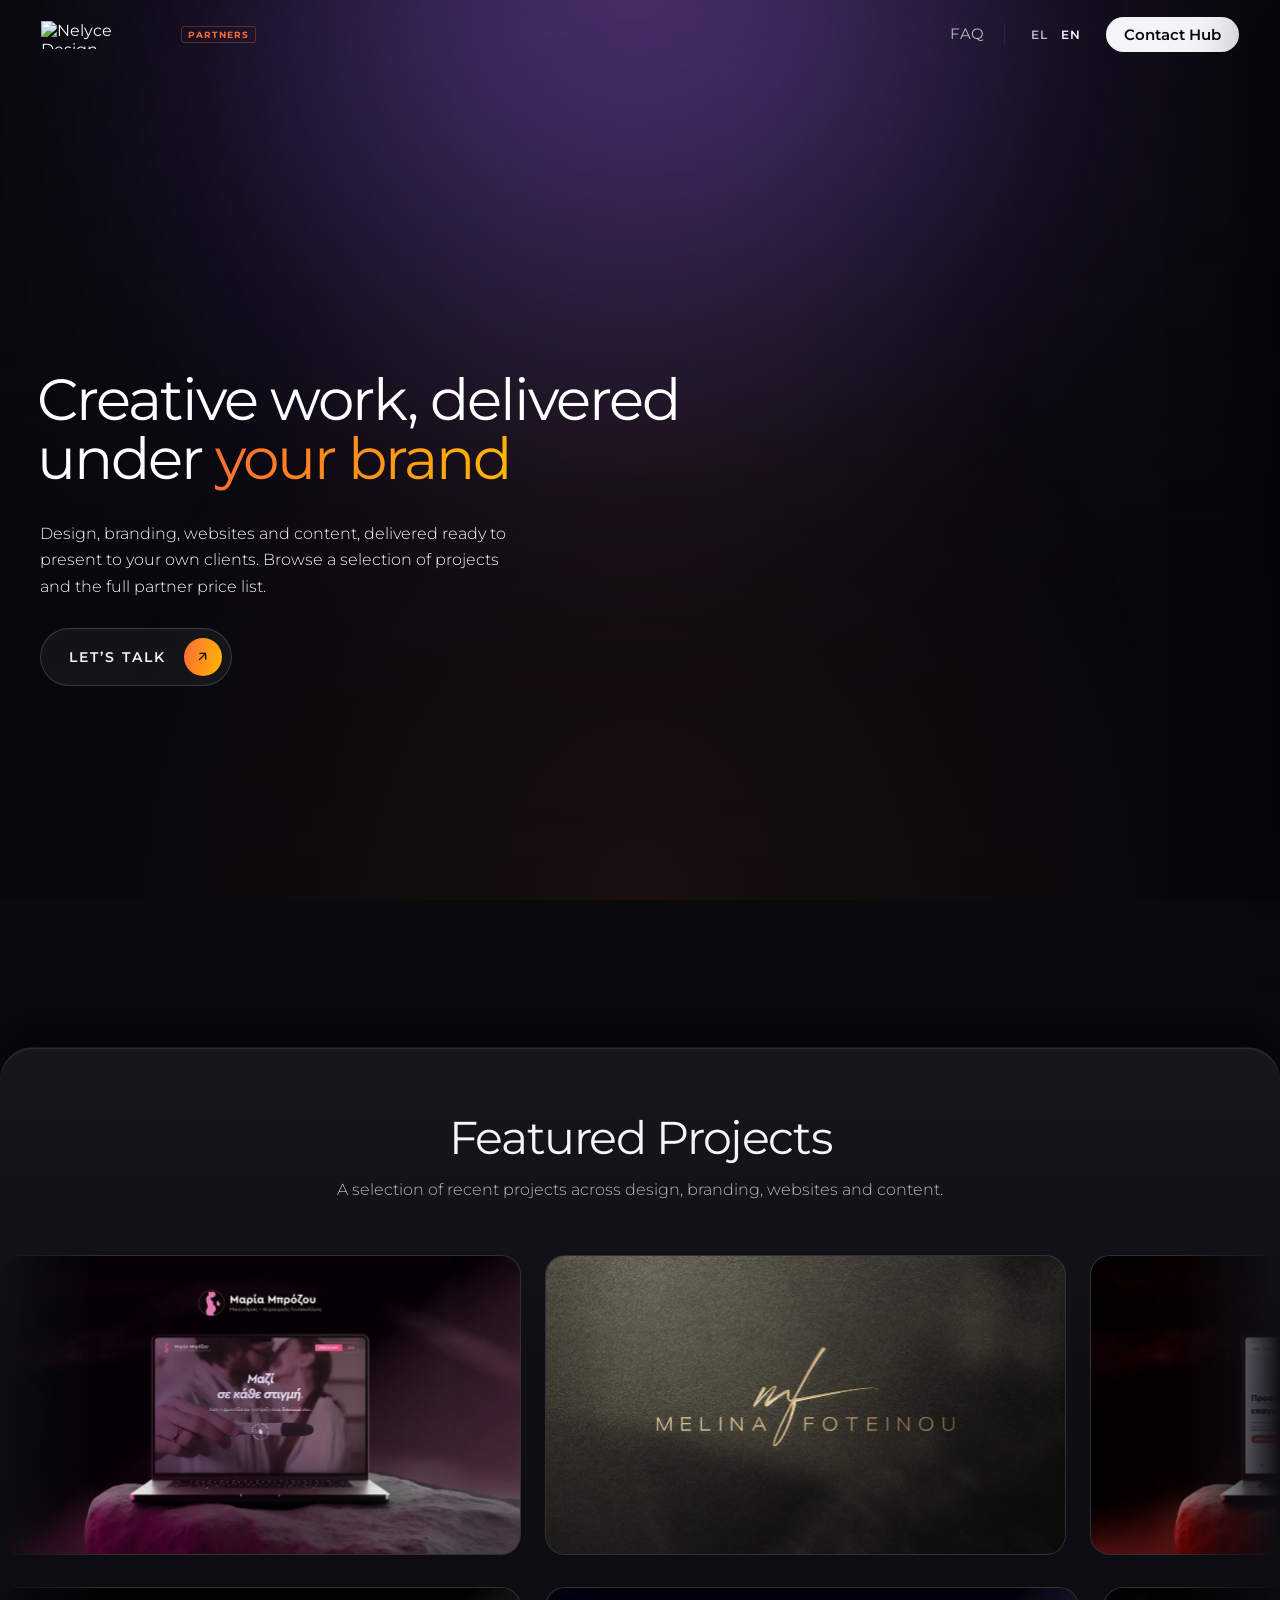
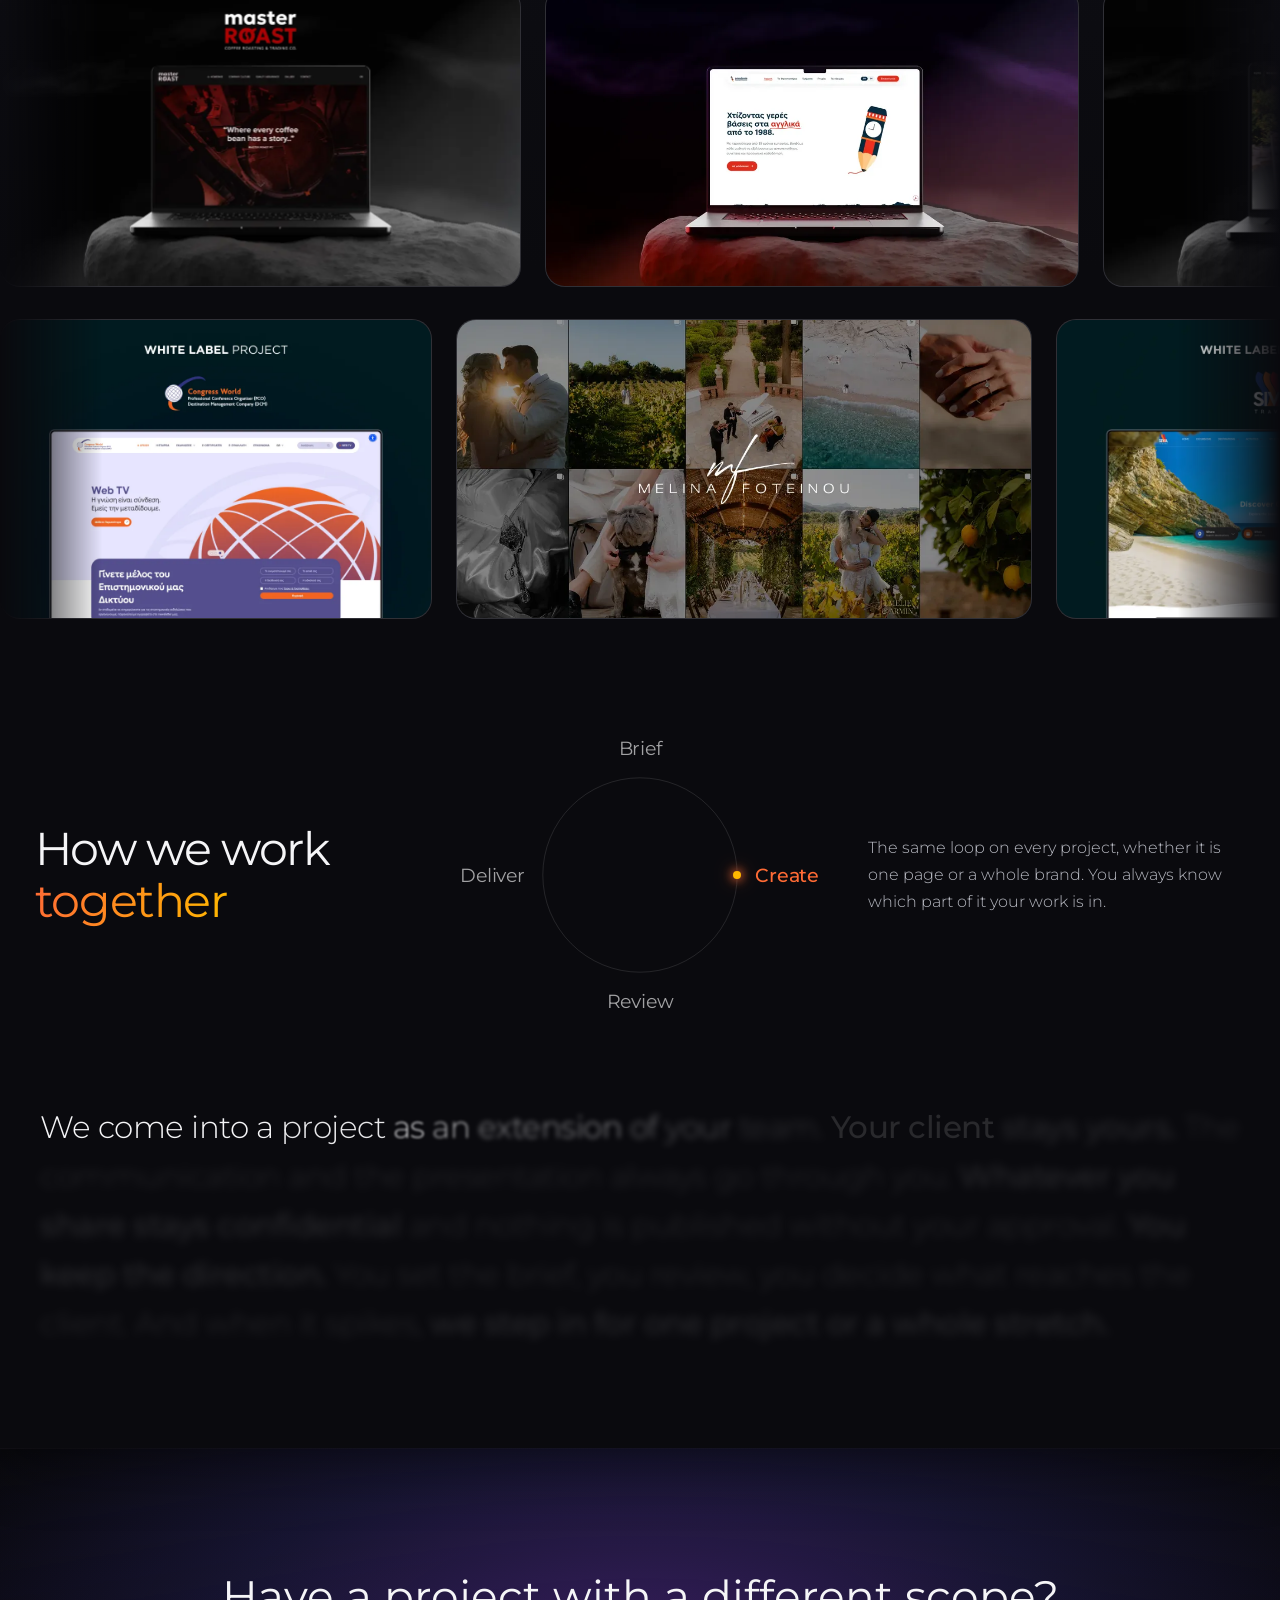
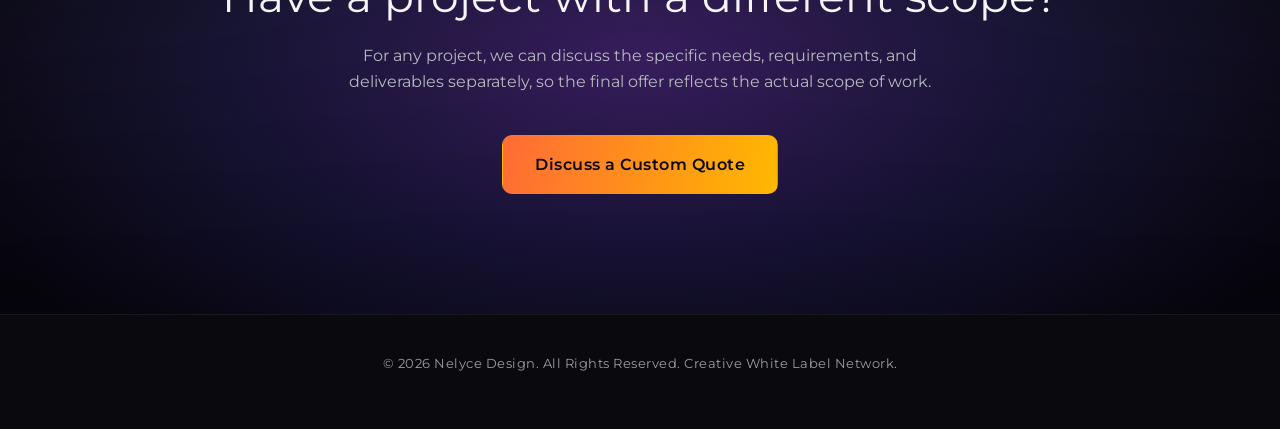
==== index.html @ db38e3c6 "The partnership model rides on the same card The dark panel now carries both sections, so what comes" ====
<!DOCTYPE html>
<html lang="en" data-lang="en">
<head>
    <meta charset="UTF-8">
    <meta name="viewport" content="width=device-width, initial-scale=1.0">
    <meta name="robots" content="noindex, nofollow">
    <meta name="description" content="Nelyce Design Partners: white-label design, branding, web and content work delivered ready to present under your own brand. Featured projects and the full partner price list.">
    <title>Nelyce Design Partners | White Label Creative Network</title>
    <link rel="icon" type="image/png" href="/favicon-96x96.png" sizes="96x96">
    <link rel="icon" type="image/svg+xml" href="/favicon.svg">
    <link rel="shortcut icon" href="/favicon.ico">
    <link rel="apple-touch-icon" sizes="180x180" href="/apple-touch-icon.png">
    <link rel="manifest" href="/site.webmanifest">
    <link rel="preconnect" href="https://fonts.googleapis.com">
    <link rel="preconnect" href="https://fonts.gstatic.com" crossorigin>
    <link rel="preload" as="style" href="https://fonts.googleapis.com/css2?family=Geologica:wght@300;400;500;600;700&family=Montserrat:ital,wght@0,300;0,400;0,500;0,600;0,700;1,400;1,600&display=swap">
    <link href="https://fonts.googleapis.com/css2?family=Geologica:wght@300;400;500;600;700&family=Montserrat:ital,wght@0,300;0,400;0,500;0,600;0,700;1,400;1,600&display=swap" rel="stylesheet" media="print" onload="this.media='all'; this.onload=null;">
    <noscript><link href="https://fonts.googleapis.com/css2?family=Geologica:wght@300;400;500;600;700&family=Montserrat:ital,wght@0,300;0,400;0,500;0,600;0,700;1,400;1,600&display=swap" rel="stylesheet"></noscript>
<link type="text/css" rel="stylesheet" href="css/style.min.css"/>
<link type="text/css" rel="stylesheet" href="css/home.css"/>
</head>
<body>

    <div class="gradient-bg">
        <div class="gradients-container">
            <div class="g1"></div>
            <div class="g2"></div>
            <div class="g3"></div>
            <div class="g4"></div>
            <div class="g5"></div>
        </div>
    </div>
    <div class="mesh-gradient-scrim"></div>

    <div class="night-sky"></div>

    <header class="main-header">
        <div class="nav-container">
            <div class="logo">
                <img src="https://www.nelycedesign.com/assets/img/logo.svg" alt="Nelyce Design" width="273" height="58" class="logo-img">
                <span class="logo-badge">PARTNERS</span>
            </div>
            <div class="nav-right">
                <a href="faq.html" class="nav-cta nav-cta-header" data-en="FAQ">Συχνές Ερωτήσεις</a>
                <div class="nav-meta">
                    <div class="lang-switcher">
                        <button class="lang-btn" data-lang="el">EL</button>
                        <button class="lang-btn active" data-lang="en">EN</button>
                    </div>
                </div>
                <a href="https://www.nelycedesign.com/en/contact" target="_blank" class="nav-cta nav-cta-header nav-cta-primary">Contact Hub</a>
                <button class="mobile-menu-btn" id="mobile-menu-btn" aria-label="Toggle menu">
                    <span></span>
                    <span></span>
                    <span></span>
                </button>
            </div>
        </div>
    </header>

    <div class="mobile-sidebar-overlay" id="mobile-sidebar-overlay"></div>
    <div class="mobile-sidebar" id="mobile-sidebar">
        <button class="mobile-sidebar-close" id="mobile-sidebar-close" aria-label="Close menu">&times;</button>
        <nav class="mobile-sidebar-nav">
            <a href="https://www.nelycedesign.com/en/contact" target="_blank" class="mobile-sidebar-link">Contact Hub</a>
            <a href="faq.html" class="mobile-sidebar-link" data-en="FAQ">Συχνές Ερωτήσεις</a>
        </nav>
    </div>

    <!-- The hero and the projects are wrapped together so the hero can be
         sticky inside the pair: it holds still at the top of the screen while
         the projects panel rises over it, and it is released again the moment
         the panel has passed. Nothing below this wrapper needs a background of
         its own, which is the whole reason the two are wrapped rather than the
         hero being pinned for the length of the page. -->
    <div class="hero-stack">

    <!-- Home hero: headline down the left, the supporting copy and the button
         in a narrow column on the right, over the page's own ambient gradient.
         The title is split into two spans so the last words can carry the
         accent gradient; each span holds its own data-en because the language
         switcher only swaps an element's own text nodes and re-appends its
         children at the end. -->
    <section class="hero-section hero-home">
        <div class="hero-home-inner home-bleed">
            <h1 class="hero-title animate-fade">
                <span data-en="Creative work, delivered under">Δημιουργική δουλειά, με τη δική σου</span>
                <span class="accent-text" data-en="your brand">υπογραφή</span>
            </h1>

            <div class="hero-aside">
                <p class="hero-subtitle animate-fade" data-en="Design, branding, websites and content, delivered ready to present to your own clients. Browse a selection of projects and the full partner price list.">
                    Design, branding, websites και content που παραδίδονται έτοιμα προς παρουσίαση στους πελάτες σου. Δες μια επιλογή από projects και τον πλήρη τιμοκατάλογο συνεργασίας.
                </p>
                <!-- One way on from the hero. The label is left in English in
                     both languages on purpose: it is the same two words either
                     way, and the switcher leaves alone what carries no data-en.

                     The fill is its own element rather than a background on the
                     link, because it grows from the disc at the right end and a
                     background cannot be given an origin. Both arrows are in the
                     markup: one leaves, the other arrives behind it, which is
                     cheaper and steadier than animating one and resetting it. -->
                <div class="hero-actions animate-fade">
                    <a href="mailto:info@nelycedesign.com?subject=White%20Label%20Partnership" class="lets-talk">
                        <span class="lt-fill" aria-hidden="true"></span>
                        <span class="lt-label">Let&rsquo;s Talk</span>
                        <span class="lt-disc" aria-hidden="true">
                            <svg class="lt-arrow" width="15" height="15" viewBox="0 0 24 24" fill="none" xmlns="http://www.w3.org/2000/svg"><path d="M7 17L17 7M17 7H8M17 7v9" stroke="currentColor" stroke-width="2.2" stroke-linecap="round" stroke-linejoin="round"/></svg>
                            <svg class="lt-arrow lt-arrow-next" width="15" height="15" viewBox="0 0 24 24" fill="none" xmlns="http://www.w3.org/2000/svg"><path d="M7 17L17 7M17 7H8M17 7v9" stroke="currentColor" stroke-width="2.2" stroke-linecap="round" stroke-linejoin="round"/></svg>
                        </span>
                    </a>
                </div>
            </div>
        </div>
    </section>

    <!-- Featured projects: three auto-scrolling rows, drifting left, right and
         left again. Each row's track holds the same set of cards twice
         (the second copy is cloned by js/home.js and hidden from assistive tech),
         so the loop can restart mid-animation without a visible seam. -->
    <!-- The dark card. It runs the full width of the screen, is rounded along
         its top edge only, and carries both the projects and the partnership
         model, so the pair reads as one surface sliding up over the hero
         rather than as two boxes stacked on it. -->
    <div class="featured-panel">

    <section class="featured-section" id="featured">
        <div class="container text-center">
            <h2 class="featured-title scroll-reveal" data-en="Featured Projects">Επιλεγμένα Projects</h2>
            <p class="featured-subtitle scroll-reveal" data-en="A selection of recent projects across design, branding, websites and content.">
                Μια επιλογή από πρόσφατα projects σε design, branding, websites και περιεχόμενο.
            </p>
        </div>

        <div class="marquee" data-direction="left">
            <div class="marquee-track">
                <div class="marquee-group">
                    <a class="fp-card" style="--fp-ar: 1472 / 848" href="https://www.nelycedesign.com/en/services/2/custom-website-ux-design/39/mariabrozougr-custom-website" target="_blank" rel="noopener">
                        <img src="images/cards/1.webp" alt="Maria Brozou, custom website" width="1040" height="599" decoding="async" class="fp-card-img">
                        <div class="fp-card-overlay">
                            <h3 class="fp-card-title">Maria Brozou<svg class="fp-card-arrow" width="16" height="16" viewBox="0 0 24 24" fill="none" xmlns="http://www.w3.org/2000/svg"><path d="M7 17L17 7M17 7H8M17 7v9" stroke="currentColor" stroke-width="2" stroke-linecap="round" stroke-linejoin="round"/></svg></h3>
                            <ul class="fp-card-tags">
                                <li>UI/UX Design</li>
                                <li>Custom Website</li>
                                <li>Figma Prototype</li>
                            </ul>
                        </div>
                    </a>
                    <a class="fp-card" style="--fp-ar: 1472 / 848" href="https://www.nelycedesign.com/en/services/11/brand-identity-visual-direction/43/melina-foteinou-brand-identity" target="_blank" rel="noopener">
                        <img src="images/cards/2.webp" alt="Melina Foteinou, brand identity" width="1040" height="599" decoding="async" class="fp-card-img">
                        <div class="fp-card-overlay">
                            <h3 class="fp-card-title">Melina Foteinou<svg class="fp-card-arrow" width="16" height="16" viewBox="0 0 24 24" fill="none" xmlns="http://www.w3.org/2000/svg"><path d="M7 17L17 7M17 7H8M17 7v9" stroke="currentColor" stroke-width="2" stroke-linecap="round" stroke-linejoin="round"/></svg></h3>
                            <ul class="fp-card-tags">
                                <li>Brand Identity</li>
                                <li>Logo Design</li>
                                <li>Visual Direction</li>
                            </ul>
                        </div>
                    </a>
                    <a class="fp-card" style="--fp-ar: 1472 / 848" href="https://www.nelycedesign.com/en/services/2/custom-website-ux-design/35/moving-minds-custom-website" target="_blank" rel="noopener">
                        <img src="images/cards/3.webp" alt="Moving Minds, custom website" width="1040" height="599" decoding="async" class="fp-card-img">
                        <div class="fp-card-overlay">
                            <h3 class="fp-card-title">Moving Minds<svg class="fp-card-arrow" width="16" height="16" viewBox="0 0 24 24" fill="none" xmlns="http://www.w3.org/2000/svg"><path d="M7 17L17 7M17 7H8M17 7v9" stroke="currentColor" stroke-width="2" stroke-linecap="round" stroke-linejoin="round"/></svg></h3>
                            <ul class="fp-card-tags">
                                <li>Custom Web Design</li>
                                <li>Web Development</li>
                                <li>UI/UX Design</li>
                            </ul>
                        </div>
                    </a>
                    <a class="fp-card" style="--fp-ar: 1472 / 848" href="https://www.mcluxuryhospitality.com/" target="_blank" rel="noopener">
                        <img src="images/cards/mc-luxury-hospitality.webp" alt="M&amp;C Luxury Hospitality, custom landing page" width="1040" height="599" decoding="async" class="fp-card-img">
                        <div class="fp-card-overlay">
                            <h3 class="fp-card-title">M&amp;C Luxury Hospitality<svg class="fp-card-arrow" width="16" height="16" viewBox="0 0 24 24" fill="none" xmlns="http://www.w3.org/2000/svg"><path d="M7 17L17 7M17 7H8M17 7v9" stroke="currentColor" stroke-width="2" stroke-linecap="round" stroke-linejoin="round"/></svg></h3>
                            <ul class="fp-card-tags">
                                <li>Custom Landing Page</li>
                                <li>UI/UX Design</li>
                                <li>Web Development</li>
                            </ul>
                        </div>
                    </a>
                    <a class="fp-card" style="--fp-ar: 1472 / 848" href="https://www.nelycedesign.com/en/services/2/custom-website-ux-design/44/iris-scope-web-design-development" target="_blank" rel="noopener">
                        <img src="images/cards/4.webp" alt="Iris Scope, AI-assisted web design and development" width="1040" height="599" decoding="async" class="fp-card-img">
                        <div class="fp-card-overlay">
                            <h3 class="fp-card-title">Iris Scope<svg class="fp-card-arrow" width="16" height="16" viewBox="0 0 24 24" fill="none" xmlns="http://www.w3.org/2000/svg"><path d="M7 17L17 7M17 7H8M17 7v9" stroke="currentColor" stroke-width="2" stroke-linecap="round" stroke-linejoin="round"/></svg></h3>
                            <ul class="fp-card-tags">
                                <li>AI-Assisted Web</li>
                                <li>Web Development</li>
                                <li>UI/UX Design</li>
                            </ul>
                        </div>
                    </a>
                </div>
            </div>
        </div>

        <div class="marquee" data-direction="right">
            <div class="marquee-track">
                <div class="marquee-group">
                    <a class="fp-card" style="--fp-ar: 1472 / 848" href="https://www.nelycedesign.com/en/services/2/custom-website-ux-design/17/master-roast-pc-ui-ux-design-and-website-development" target="_blank" rel="noopener">
                        <img src="images/cards/master-roast-pc.webp" alt="Master Roast PC, UI/UX design and website development" width="1040" height="599" decoding="async" class="fp-card-img">
                        <div class="fp-card-overlay">
                            <h3 class="fp-card-title">Master Roast PC<svg class="fp-card-arrow" width="16" height="16" viewBox="0 0 24 24" fill="none" xmlns="http://www.w3.org/2000/svg"><path d="M7 17L17 7M17 7H8M17 7v9" stroke="currentColor" stroke-width="2" stroke-linecap="round" stroke-linejoin="round"/></svg></h3>
                            <ul class="fp-card-tags">
                                <li>UI/UX Design</li>
                                <li>Custom Website</li>
                                <li>Web Development</li>
                            </ul>
                        </div>
                    </a>
                    <a class="fp-card" style="--fp-ar: 1472 / 826" href="https://panagopoulou.gr/" target="_blank" rel="noopener">
                        <img src="images/cards/1b.webp" alt="panagopoulou.gr, custom website" width="1040" height="584" decoding="async" class="fp-card-img">
                        <div class="fp-card-overlay">
                            <h3 class="fp-card-title">Panagopoulou<svg class="fp-card-arrow" width="16" height="16" viewBox="0 0 24 24" fill="none" xmlns="http://www.w3.org/2000/svg"><path d="M7 17L17 7M17 7H8M17 7v9" stroke="currentColor" stroke-width="2" stroke-linecap="round" stroke-linejoin="round"/></svg></h3>
                            <ul class="fp-card-tags">
                                <li>UI/UX Design</li>
                                <li>Web Development</li>
                                <li>Brand Identity</li>
                            </ul>
                        </div>
                    </a>
                    <a class="fp-card" style="--fp-ar: 1472 / 848" href="https://melina-foteinou-photography.gr/wedding/home" target="_blank" rel="noopener">
                        <img src="images/cards/melina-foteinou-website.webp" alt="Melina Foteinou Photography, website" width="1040" height="599" decoding="async" class="fp-card-img">
                        <div class="fp-card-overlay">
                            <h3 class="fp-card-title">Melina Foteinou Website<svg class="fp-card-arrow" width="16" height="16" viewBox="0 0 24 24" fill="none" xmlns="http://www.w3.org/2000/svg"><path d="M7 17L17 7M17 7H8M17 7v9" stroke="currentColor" stroke-width="2" stroke-linecap="round" stroke-linejoin="round"/></svg></h3>
                            <ul class="fp-card-tags">
                                <li>UI/UX Design</li>
                                <li>Custom Website</li>
                                <li>Web Development</li>
                            </ul>
                        </div>
                    </a>
                    <a class="fp-card" style="--fp-ar: 1472 / 848" href="https://www.instagram.com/itsocakegr/" target="_blank" rel="noopener">
                        <img src="images/cards/6.webp" alt="It's O Cake, social media management" width="1040" height="599" decoding="async" class="fp-card-img">
                        <div class="fp-card-overlay">
                            <h3 class="fp-card-title">It&rsquo;s O Cake<svg class="fp-card-arrow" width="16" height="16" viewBox="0 0 24 24" fill="none" xmlns="http://www.w3.org/2000/svg"><path d="M7 17L17 7M17 7H8M17 7v9" stroke="currentColor" stroke-width="2" stroke-linecap="round" stroke-linejoin="round"/></svg></h3>
                            <ul class="fp-card-tags">
                                <li>Social Media</li>
                                <li>Content Design</li>
                                <li>Branding</li>
                            </ul>
                        </div>
                    </a>
                    <a class="fp-card" style="--fp-ar: 1472 / 848" href="https://www.nelycedesign.com/en/services/11/brand-identity-visual-direction/46/asimina-habipi-brand-identity" target="_blank" rel="noopener">
                        <img src="images/cards/asimina-habipi.webp" alt="Asimina Habipi, brand identity" width="1040" height="599" decoding="async" class="fp-card-img">
                        <div class="fp-card-overlay">
                            <h3 class="fp-card-title">Asimina Habipi<svg class="fp-card-arrow" width="16" height="16" viewBox="0 0 24 24" fill="none" xmlns="http://www.w3.org/2000/svg"><path d="M7 17L17 7M17 7H8M17 7v9" stroke="currentColor" stroke-width="2" stroke-linecap="round" stroke-linejoin="round"/></svg></h3>
                            <ul class="fp-card-tags">
                                <li>Brand Identity</li>
                                <li>Logo Design</li>
                                <li>Visual Direction</li>
                            </ul>
                        </div>
                    </a>
                </div>
            </div>
        </div>

        <div class="marquee" data-direction="left">
            <div class="marquee-track">
                <div class="marquee-group">
                    <a class="fp-card" style="--fp-ar: 1920 / 1332" href="https://www.congressworld.gr/gr" target="_blank" rel="noopener">
                        <img src="images/cards/congress.webp" alt="Congress World, white label UI/UX design" width="1040" height="722" decoding="async" class="fp-card-img">
                        <div class="fp-card-overlay">
                            <h3 class="fp-card-title">Congress World<svg class="fp-card-arrow" width="16" height="16" viewBox="0 0 24 24" fill="none" xmlns="http://www.w3.org/2000/svg"><path d="M7 17L17 7M17 7H8M17 7v9" stroke="currentColor" stroke-width="2" stroke-linecap="round" stroke-linejoin="round"/></svg></h3>
                            <ul class="fp-card-tags">
                                <li>UI/UX Design</li>
                                <li>White Label</li>
                                <li>Corporate Website</li>
                            </ul>
                        </div>
                    </a>
                    <a class="fp-card" style="--fp-ar: 974 / 508" href="https://www.instagram.com/melina.foteinou.photography/" target="_blank" rel="noopener">
                        <img src="images/cards/melinainstagram.webp" alt="melina.foteinou.photography, social media management" width="974" height="508" decoding="async" class="fp-card-img">
                        <div class="fp-card-overlay">
                            <h3 class="fp-card-title">Melina Foteinou Photography<svg class="fp-card-arrow" width="16" height="16" viewBox="0 0 24 24" fill="none" xmlns="http://www.w3.org/2000/svg"><path d="M7 17L17 7M17 7H8M17 7v9" stroke="currentColor" stroke-width="2" stroke-linecap="round" stroke-linejoin="round"/></svg></h3>
                            <ul class="fp-card-tags">
                                <li>Social Media</li>
                                <li>Content Design</li>
                                <li>Art Direction</li>
                            </ul>
                        </div>
                    </a>
                    <a class="fp-card" style="--fp-ar: 1920 / 1332" href="https://www.dayingreece.com/" target="_blank" rel="noopener">
                        <img src="images/cards/siva.webp" alt="SIVA Travel, white label UI/UX design" width="1040" height="722" decoding="async" class="fp-card-img">
                        <div class="fp-card-overlay">
                            <h3 class="fp-card-title">SIVA Travel<svg class="fp-card-arrow" width="16" height="16" viewBox="0 0 24 24" fill="none" xmlns="http://www.w3.org/2000/svg"><path d="M7 17L17 7M17 7H8M17 7v9" stroke="currentColor" stroke-width="2" stroke-linecap="round" stroke-linejoin="round"/></svg></h3>
                            <ul class="fp-card-tags">
                                <li>UI/UX Design</li>
                                <li>White Label</li>
                                <li>Booking Platform</li>
                            </ul>
                        </div>
                    </a>
                    <a class="fp-card" style="--fp-ar: 1156 / 762" href="https://www.instagram.com/p/DRShXW_jaw8/?img_index=1" target="_blank" rel="noopener">
                        <img src="images/cards/custom-illustration.webp" alt="Custom illustration project" width="1040" height="686" decoding="async" class="fp-card-img">
                        <div class="fp-card-overlay">
                            <h3 class="fp-card-title">Custom Illustration<svg class="fp-card-arrow" width="16" height="16" viewBox="0 0 24 24" fill="none" xmlns="http://www.w3.org/2000/svg"><path d="M7 17L17 7M17 7H8M17 7v9" stroke="currentColor" stroke-width="2" stroke-linecap="round" stroke-linejoin="round"/></svg></h3>
                            <ul class="fp-card-tags">
                                <li>Illustration</li>
                                <li>Character Design</li>
                                <li>Art Direction</li>
                            </ul>
                        </div>
                    </a>
                    <a class="fp-card" style="--fp-ar: 1472 / 848" href="https://www.nelycedesign.com/en/services/12/video-animation-motion-graphics/42/professional-promo-video-ilkat-event-2025" target="_blank" rel="noopener">
                        <img src="images/cards/7.webp" alt="ILKAT Event 2025, promo video" width="1040" height="599" decoding="async" class="fp-card-img">
                        <div class="fp-card-overlay">
                            <h3 class="fp-card-title">ILKAT Event 2025<svg class="fp-card-arrow" width="16" height="16" viewBox="0 0 24 24" fill="none" xmlns="http://www.w3.org/2000/svg"><path d="M7 17L17 7M17 7H8M17 7v9" stroke="currentColor" stroke-width="2" stroke-linecap="round" stroke-linejoin="round"/></svg></h3>
                            <ul class="fp-card-tags">
                                <li>Video Editing</li>
                                <li>Motion Graphics</li>
                                <li>Promo Video</li>
                            </ul>
                        </div>
                    </a>
                </div>
            </div>
        </div>
    </section>

    <!-- The partnership model. It sits after the work and before the closing CTA:
         by this point a visitor knows what we make, and the question that stops
         them is whether their own client is safe in the arrangement.

         The paragraph keeps its source and its rendering apart. js/home.js
         splits the source into one span per word and draws those into
         .pm-render, because the language switcher rewrites text nodes and would
         wipe the spans out on every swap. Without JS the source is simply the
         paragraph, which is why it is hidden in CSS rather than with `hidden`. -->
    <section class="partner-model-section" id="how-we-work">
        <div class="home-bleed">

            <!-- Three across, centred on each other: the heading, then the dial
                 holding the middle of the screen, then the line that says what
                 the dial is. They are three children of the grid rather than a
                 text block and a panel, which is what lets the dial come
                 between them. -->
            <div class="pm-head">

            <h2 class="pm-title scroll-reveal">
                <span data-en="How we work">Πώς δουλεύουμε</span>
                <span class="accent-text" data-en="together">μαζί</span>
            </h2>

            <!-- The process as a loop rather than a list, because review sends
                 work back to create rather than on to delivery. The ring holds
                 nothing but the four names and the mark travelling between
                 them; pointing anywhere in it holds the mark where it is. -->
            <div class="pm-panel scroll-reveal">
                <div class="pm-dial" id="pm-dial">
                    <svg class="pm-dial-track" viewBox="0 0 100 100" aria-hidden="true">
                        <circle class="pm-track-bg" cx="50" cy="50" r="27"></circle>
                    </svg>
                    <div class="pm-dial-head" aria-hidden="true"><span class="pm-dial-trail"></span><i></i></div>

                    <ol class="pm-dial-steps">
                        <li class="pm-node pm-node-top">Brief</li>
                        <li class="pm-node pm-node-right">Create</li>
                        <li class="pm-node pm-node-bottom">Review</li>
                        <li class="pm-node pm-node-left">Deliver</li>
                    </ol>
                </div>
            </div>

            <p class="pm-sub scroll-reveal" data-en="The same loop on every project, whether it is one page or a whole brand. You always know which part of it your work is in.">
                Ο ίδιος κύκλος σε κάθε project, είτε είναι μία σελίδα είτε ολόκληρο brand. Ξέρεις πάντα σε ποιο σημείο του βρίσκεται η δουλειά σου.
            </p>

            </div>

            <p class="pm-copy" id="pm-copy">
                <span class="pm-src">
                    <span data-en="We come into a project as an extension of your team.">Μπαίνουμε σε ένα project σαν προέκταση της ομάδας σου.</span>
                    <mark data-en="Your client stays yours.">Ο πελάτης παραμένει δικός σου.</mark>
                    <span data-en="The communication and the presentation always go through you.">Η επικοινωνία και η παρουσίαση περνάνε πάντα από εσένα.</span>
                    <mark data-en="Whatever you share stays confidential">Ό,τι μοιράζεσαι μένει εμπιστευτικό</mark>
                    <span data-en="and nothing is published without your approval.">και τίποτα δεν δημοσιεύεται χωρίς την έγκρισή σου.</span>
                    <mark data-en="You keep the direction.">Εσύ κρατάς το τιμόνι.</mark>
                    <span data-en="You set the brief, you review, you decide what reaches the client. And when it spikes,">Δίνεις το brief, κάνεις το review, αποφασίζεις τι φτάνει στον πελάτη. Και όταν πιέζει,</span>
                    <mark data-en="we step in for one project or a whole stretch.">μπαίνουμε για ένα project ή για μια ολόκληρη περίοδο.</mark>
                </span>
                <span class="pm-render"></span>
            </p>

        </div>
    </section>

    </div><!-- /.featured-panel -->

    </div><!-- /.hero-stack -->

    <section class="final-cta-section scroll-reveal">
        <div class="container text-center">
            <h2 class="cta-title" data-en="Have a project with a different scope?">Έχεις project με διαφορετικό scope;</h2>
            <p class="cta-desc" data-en="For any project, we can discuss the specific needs, requirements, and deliverables separately, so the final offer reflects the actual scope of work.">
                Για οποιοδήποτε project μπορούμε να συζητήσουμε ξεχωριστά τις ανάγκες, τις απαιτήσεις και τα παραδοτέα, ώστε να διαμορφωθεί η τελική προσφορά με βάση το πραγματικό εύρος εργασίας.
            </p>
            <div class="cta-button-holder">
                <a href="mailto:info@nelycedesign.com?subject=Custom%20White%20Label%20Project" class="btn btn-primary btn-large" data-en="Discuss a Custom Quote">Συζήτηση για custom προσφορά</a>
            </div>
        </div>
    </section>

    <footer class="main-footer">
        <div class="container text-center">
            <p>&copy; 2026 Nelyce Design. All Rights Reserved. Creative White Label Network.</p>
        </div>
    </footer>

<script src="https://cdn.jsdelivr.net/npm/lenis@1.3.25/dist/lenis.min.js" defer></script>
<script type="text/javascript" src="js/script.min.js" defer></script>
<script type="text/javascript" src="js/home.js" defer></script>
</body>
</html>
---- css/style.min.css ----
*{box-sizing:border-box;margin:0;padding:0}:root{--bg-dark:#0a0a0e;--bg-card:#232329;--bg-card-hover:#2b2b33;--text-primary:#f5f5f7;--text-secondary:#b8bac2;--accent-orange:#ff6b35;--accent-amber:#ffb800;--border-color:rgba(255, 255, 255, 0.06);--border-hover:rgba(255, 107, 53, 0.3);--font-sans:'Montserrat',sans-serif;--font-serif:'Montserrat',sans-serif;--transition-smooth:all 0.4s cubic-bezier(0.25, 1, 0.5, 1);--fw-light:300;--fw-regular:400;--fw-medium:500;--fw-semibold:600;--fw-bold:700}html[data-lang=el]{--font-sans:'Geologica',sans-serif;--font-serif:'Geologica',sans-serif;--fw-regular:300;--fw-medium:400;--fw-semibold:500;--fw-bold:600}b,h1,h2,h3,h4,h5,h6,strong{font-weight:var(--fw-bold)}html{scroll-behavior:smooth;background-color:var(--bg-dark);color:var(--text-primary);font-family:var(--font-sans);-webkit-font-smoothing:antialiased}html.lenis.lenis-smooth{scroll-behavior:auto!important}body{overflow-x:hidden;position:relative;max-width:100vw}.container{width:100%;max-width:1200px;margin:0 auto;padding:0 24px}.text-center{text-align:center}.gradient-bg{position:fixed;inset:0;overflow:hidden;pointer-events:none;z-index:-3;--g-circle-size:80%;--g-color1:#3b5bdb;--g-color2:#7c3fd1;--g-color3:#2c2a6b;--g-color4:#5a4fe0;--g-color5:#8a3fb0}.gradients-container{position:relative;width:100%;height:100%;filter:blur(130px)}.mesh-gradient-scrim{position:fixed;inset:0;pointer-events:none;z-index:-2;background:linear-gradient(to bottom,rgba(8,8,12,.22) 0,rgba(8,8,12,.5) 30%,rgba(8,8,12,.72) 60%,rgba(8,8,12,.8) 100%)}.g1,.g2,.g3,.g4,.g5{position:absolute;width:var(--g-circle-size);height:var(--g-circle-size);top:calc(12% - var(--g-circle-size)/ 2);left:calc(50% - var(--g-circle-size)/ 2);border-radius:50%;opacity:.42;will-change:transform}.g1{background:radial-gradient(circle at center,var(--g-color1) 0,transparent 70%);transform-origin:center center;animation:gradient-move-vertical 25s ease infinite}.g2{background:radial-gradient(circle at center,var(--g-color2) 0,transparent 70%);transform-origin:calc(50% - 300px) center;animation:gradient-move-circle 30s reverse infinite}.g3{background:radial-gradient(circle at center,var(--g-color3) 0,transparent 70%);top:calc(12% - var(--g-circle-size)/ 2 + 100px);left:calc(50% - var(--g-circle-size)/ 2 - 150px);transform-origin:calc(50% + 300px) center;animation:gradient-move-circle 35s linear infinite}.g4{background:radial-gradient(circle at center,var(--g-color4) 0,transparent 70%);transform-origin:calc(50% - 150px) center;animation:gradient-move-horizontal 40s ease infinite;opacity:.35}.g5{background:radial-gradient(circle at center,var(--g-color5) 0,transparent 70%);width:calc(var(--g-circle-size) * 1.3);height:calc(var(--g-circle-size) * 1.3);top:calc(12% - var(--g-circle-size) * .65);left:calc(50% - var(--g-circle-size) * .65);transform-origin:calc(50% - 400px) calc(50% + 150px);animation:gradient-move-circle 45s ease infinite}@keyframes gradient-move-circle{0%{transform:rotate(0)}100%{transform:rotate(360deg)}}@keyframes gradient-move-vertical{0%{transform:translateY(-30%)}50%{transform:translateY(30%)}100%{transform:translateY(-30%)}}@keyframes gradient-move-horizontal{0%{transform:translateX(-25%) translateY(-5%)}50%{transform:translateX(25%) translateY(5%)}100%{transform:translateX(-25%) translateY(-5%)}}@media (max-width:768px){.gradients-container{filter:blur(80px)}.g1,.g2,.g3,.g4,.g5{opacity:.35}.mesh-gradient-scrim{background:linear-gradient(to bottom,rgba(8,8,12,.3) 0,rgba(8,8,12,.55) 25%,rgba(8,8,12,.75) 55%,rgba(8,8,12,.82) 100%)}}@media (prefers-reduced-motion:reduce){.g1,.g2,.g3,.g4,.g5{animation:none}}.night-sky{position:fixed;inset:0;overflow:hidden;pointer-events:none;z-index:-1;background:radial-gradient(ellipse at 50% 100%,rgba(255,107,53,.07) 0,transparent 60%),radial-gradient(ellipse at 50% -10%,rgba(255,184,0,.05) 0,transparent 55%)}.sparkle{position:absolute;background:currentColor;clip-path:polygon(50% 0%,61% 35%,100% 50%,61% 65%,50% 100%,39% 65%,0% 50%,39% 35%);opacity:0;filter:drop-shadow(0 0 7px currentColor);animation:sparkle-flow var(--flow-duration,16s) ease-in-out infinite;animation-delay:var(--flow-delay, 0s)}@keyframes sparkle-flow{0%{transform:translate(0,0) rotate(0) scale(.3);opacity:0}12%{opacity:var(--sparkle-opacity, .5);transform:translate(calc(var(--dx) * .12),calc(var(--dy) * .12)) rotate(60deg) scale(1)}50%{opacity:var(--sparkle-opacity, .5);transform:translate(calc(var(--dx) * .5),calc(var(--dy) * .5)) rotate(180deg) scale(.85)}88%{opacity:var(--sparkle-opacity, .5);transform:translate(calc(var(--dx) * .88),calc(var(--dy) * .88)) rotate(300deg) scale(1)}100%{transform:translate(var(--dx),var(--dy)) rotate(360deg) scale(.3);opacity:0}}@media (max-width:768px){.sparkle{filter:drop-shadow(0 0 3.5px currentColor)}}@media (prefers-reduced-motion:reduce){.sparkle{animation:none;opacity:.2}}.main-header{position:sticky;top:0;background:0 0;z-index:1000;padding:16px 24px;transition:padding .6s cubic-bezier(.25, 1, .5, 1)}.main-header.scrolled{padding:10px 24px}@supports not ((backdrop-filter:blur(1px)) or (-webkit-backdrop-filter:blur(1px))){.main-header.scrolled .nav-container{background:rgba(10,10,12,.94)}}.nav-container{display:flex;justify-content:space-between;align-items:center;width:100%;margin:0 auto;padding:0 16px;position:relative;max-width:3000px;border:1px solid transparent;border-radius:999px;transition:all .6s cubic-bezier(.25, 1, .5, 1)}.main-header.scrolled .nav-container{width:calc(100% - 72px);max-width:1140px;padding:15px 28px;background:rgba(18,18,24,.55);backdrop-filter:blur(24px) saturate(180%);-webkit-backdrop-filter:blur(24px) saturate(180%);border-color:rgba(255,255,255,.12);box-shadow:inset 0 1px 0 rgba(255,255,255,.14),inset 0 -1px 0 rgba(0,0,0,.4),0 10px 30px rgba(0,0,0,.35)}.logo{display:flex;align-items:center;gap:8px;text-decoration:none;color:inherit}.logo-img{height:28px;width:auto;display:block}.lang-switcher{display:flex;align-items:center;gap:2px}.lang-btn{font-family:var(--font-sans);font-size:12px;font-weight:var(--fw-semibold);letter-spacing:.5px;color:var(--text-secondary);background:0 0;border:none;border-radius:999px;padding:4px 6px;cursor:pointer;transition:var(--transition-smooth)}.lang-btn:hover{color:var(--text-primary)}.lang-btn.active{color:var(--text-primary)}.logo-badge{font-size:9px;background:0 0;color:var(--accent-orange);border:1px solid var(--border-hover);font-weight:var(--fw-bold);padding:2px 6px;border-radius:3px;letter-spacing:1px}.nav-cta{position:relative;font-size:15px;color:var(--text-secondary);text-decoration:none;padding-bottom:3px;transition:color .3s ease;white-space:nowrap}.nav-cta::after{content:'';position:absolute;left:0;bottom:0;width:100%;height:1px;background:var(--accent-orange);transform:scaleX(0);transform-origin:left center;transition:transform .35s cubic-bezier(.25, 1, .5, 1)}.nav-cta:hover{color:var(--text-primary)}.nav-cta:hover::after{transform:scaleX(1)}.nav-cta-primary{color:var(--bg-dark);background:var(--text-primary);font-weight:var(--fw-semibold);padding:8px 18px;border-radius:999px;transition:var(--transition-smooth)}.nav-cta-primary::after{display:none}.nav-cta-primary:hover{color:var(--bg-dark);background:var(--accent-orange)}.nav-right{display:flex;align-items:center;gap:20px}.nav-meta{display:flex;align-items:center;gap:14px;padding-left:20px;border-left:1px solid var(--border-color)}.mobile-menu-btn{display:none;flex-direction:column;justify-content:center;gap:5px;width:32px;height:32px;background:0 0;border:none;cursor:pointer;padding:0}.mobile-menu-btn span{display:block;width:100%;height:2px;background:var(--text-primary);border-radius:2px;transition:var(--transition-smooth)}.mobile-menu-btn.active span:first-child{transform:translateY(7px) rotate(45deg)}.mobile-menu-btn.active span:nth-child(2){opacity:0}.mobile-menu-btn.active span:nth-child(3){transform:translateY(-7px) rotate(-45deg)}.mobile-sidebar-overlay{position:fixed;inset:0;background:rgba(5,5,7,.7);backdrop-filter:blur(8px);-webkit-backdrop-filter:blur(8px);opacity:0;pointer-events:none;transition:opacity .35s ease;z-index:1400}.mobile-sidebar-overlay.open{opacity:1;pointer-events:auto}.mobile-sidebar{position:fixed;top:0;right:0;height:100%;width:330px;max-width:88vw;background:rgba(18,18,24,.72);backdrop-filter:blur(28px) saturate(180%);-webkit-backdrop-filter:blur(28px) saturate(180%);border-left:1px solid rgba(255,255,255,.1);box-shadow:-24px 0 60px rgba(0,0,0,.5);z-index:1500;display:flex;flex-direction:column;align-items:stretch;padding:92px 22px 28px;transform:translateX(100%);transition:transform .45s cubic-bezier(.25, 1, .5, 1)}@supports not ((backdrop-filter:blur(1px)) or (-webkit-backdrop-filter:blur(1px))){.mobile-sidebar{background:rgba(14,14,18,.98)}}.mobile-sidebar.open{transform:translateX(0)}.mobile-sidebar-close{position:absolute;top:22px;right:22px;width:40px;height:40px;border-radius:50%;border:1px solid var(--border-color);background:0 0;color:var(--text-secondary);font-size:22px;line-height:1;cursor:pointer;transition:var(--transition-smooth)}.mobile-sidebar-close:active,.mobile-sidebar-close:hover{color:var(--text-primary);border-color:var(--border-hover);transform:rotate(90deg)}.mobile-sidebar-nav{display:flex;flex-direction:column}.mobile-sidebar-link{display:flex;align-items:center;justify-content:space-between;gap:12px;font-size:19px;font-weight:var(--fw-medium);color:var(--text-primary);text-decoration:none;padding:17px 2px;border-bottom:1px solid var(--border-color);transition:var(--transition-smooth)}.mobile-sidebar-link::after{content:'\2192';font-size:17px;color:var(--text-secondary);opacity:.35;transition:var(--transition-smooth)}.mobile-sidebar-link:active,.mobile-sidebar-link:hover{color:var(--accent-orange);padding-left:10px}.mobile-sidebar-link:active::after,.mobile-sidebar-link:hover::after{color:var(--accent-orange);opacity:1;transform:translateX(4px)}.mobile-sidebar-footer{margin-top:auto;padding-top:22px;border-top:1px solid var(--border-color)}.mobile-sidebar .currency-btn{width:auto}.filter-drawer-overlay{position:fixed;inset:0;background:rgba(5,5,7,.6);backdrop-filter:blur(4px);-webkit-backdrop-filter:blur(4px);opacity:0;pointer-events:none;transition:opacity .3s ease;z-index:1400}.filter-drawer-overlay.open{opacity:1;pointer-events:auto}.filter-drawer{position:fixed;top:0;left:0;height:100%;width:340px;max-width:86vw;background:var(--bg-card);border-right:1px solid var(--border-color);box-shadow:20px 0 40px rgba(0,0,0,.4);z-index:1500;display:flex;flex-direction:column;transform:translateX(-100%);transition:transform .35s cubic-bezier(.25, 1, .5, 1)}.filter-drawer.open{transform:translateX(0)}.filter-drawer-header{display:flex;align-items:center;justify-content:space-between;padding:24px 24px 16px;border-bottom:1px solid var(--border-color);flex:0 0 auto}.filter-drawer-header h2{font-size:18px;font-weight:var(--fw-semibold)}.filter-drawer-close{width:32px;height:32px;border-radius:50%;border:none;background:rgba(255,255,255,.05);color:var(--text-primary);font-size:20px;line-height:1;cursor:pointer}.filter-drawer-body{flex:1;overflow-y:auto;padding:8px 24px 24px}.filter-group{padding:16px 0;border-bottom:1px solid var(--border-color)}.filter-group:last-child{border-bottom:none}.filter-group-header{display:flex;align-items:center;gap:10px;cursor:pointer;font-size:15px;font-weight:var(--fw-semibold);color:var(--text-primary)}.filter-group-items{display:flex;flex-direction:column;gap:10px;margin-top:12px;padding-left:26px}.filter-item-row{display:flex;align-items:center;gap:10px;font-size:13px;color:var(--text-secondary);cursor:pointer}.filter-group-header input,.filter-item-row input{accent-color:var(--accent-orange);width:16px;height:16px;flex:0 0 auto;cursor:pointer}.filter-drawer-footer{display:flex;align-items:center;gap:12px;padding:16px 24px 24px;border-top:1px solid var(--border-color);flex:0 0 auto}.filter-drawer-reset{background:0 0;border:none;color:var(--text-secondary);font-family:var(--font-sans);font-size:14px;cursor:pointer;white-space:nowrap}.filter-drawer-reset:hover{color:var(--text-primary)}.filter-drawer-apply{flex:1;text-align:center}.hero-section{padding:120px 0 60px 0;position:relative}.hero-badge{display:inline-block;font-size:13px;text-transform:uppercase;letter-spacing:3px;color:var(--accent-orange);margin-bottom:24px;font-weight:var(--fw-semibold)}.hero-title{font-family:var(--font-serif);font-size:56px;font-weight:var(--fw-regular);line-height:1.1;margin-bottom:24px;letter-spacing:-1px}.hero-subtitle{font-size:18px;color:rgba(255,255,255,.72);max-width:700px;margin:0 auto 40px auto;line-height:1.6;font-weight:var(--fw-light)}.hero-actions{display:flex;justify-content:center;gap:16px;margin-bottom:32px}.btn{display:inline-flex;align-items:center;justify-content:center;padding:14px 28px;font-family:var(--font-sans);font-size:15px;font-weight:var(--fw-medium);text-decoration:none;border-radius:4px;transition:var(--transition-smooth);cursor:pointer}.btn-primary{background:var(--text-primary);color:var(--bg-dark)}.btn-primary:hover{background:0 0;color:var(--text-primary);box-shadow:inset 0 0 0 1px rgba(255,255,255,.2)}.btn-secondary{background:0 0;color:var(--text-primary);box-shadow:inset 0 0 0 1px rgba(255,255,255,.1)}.btn-secondary:hover{box-shadow:inset 0 0 0 1px var(--accent-orange);color:var(--accent-orange)}.btn-large{padding:18px 36px;font-size:15px;letter-spacing:.5px}.hero-note{font-size:13px;color:rgba(255,255,255,.6);font-style:italic}.filter-section{padding:20px 0;margin-bottom:40px}.search-bar-wrapper{position:relative;max-width:480px;margin:0 auto 32px auto}.nav-search-wrapper{position:relative;display:flex;align-items:center;max-width:none;margin:0}.search-toggle-btn{display:flex;align-items:center;justify-content:center;width:34px;height:34px;flex-shrink:0;border:none;border-radius:50%;background:0 0;color:var(--text-secondary);cursor:pointer;transition:var(--transition-smooth)}.search-toggle-btn:hover{background:rgba(255,255,255,.06);color:var(--text-primary)}.nav-search-wrapper.is-open .search-toggle-btn{background:rgba(255,255,255,.06);color:var(--accent-orange)}.search-collapse{width:0;overflow:hidden;transition:width .3s cubic-bezier(.25, 1, .5, 1)}.nav-search-wrapper.is-open .search-collapse{width:200px}.nav-search-wrapper .search-input{width:200px;background:0 0;border:none;border-bottom:1px solid var(--border-color);border-radius:0;padding:6px 4px 6px 8px;font-size:14px}.nav-search-wrapper .search-input:focus{outline:0;border-bottom-color:var(--accent-orange);box-shadow:none}.nav-search-wrapper .search-suggestions{left:auto;right:0;width:240px}.mobile-only{display:none}.search-icon{position:absolute;top:50%;left:16px;transform:translateY(-50%);color:var(--text-secondary);pointer-events:none}.search-input{width:100%;background:rgba(0,0,0,.25);border:1px solid var(--border-color);border-radius:999px;color:var(--text-primary);font-family:var(--font-sans);font-size:15px;padding:13px 18px 13px 46px;transition:var(--transition-smooth)}.search-input::placeholder{color:var(--text-secondary)}.search-input:focus{outline:0;border-color:var(--accent-orange);box-shadow:0 0 0 3px rgba(255,107,53,.1)}.search-suggestions{position:absolute;top:calc(100% + 8px);left:0;width:100%;background:var(--bg-card);border:1px solid var(--border-hover);border-radius:12px;box-shadow:0 20px 40px rgba(0,0,0,.4);overflow:hidden;z-index:500;display:none}.search-suggestions.open{display:block}.search-suggestion{display:flex;align-items:baseline;justify-content:space-between;gap:12px;width:100%;background:0 0;border:none;color:var(--text-primary);text-align:left;padding:12px 18px;font-family:var(--font-sans);font-size:14px;cursor:pointer;transition:var(--transition-smooth)}.search-suggestion+.search-suggestion{border-top:1px solid var(--border-color)}.search-suggestion.active,.search-suggestion:hover{background:rgba(255,107,53,.08);color:var(--accent-orange)}.search-suggestion-category{font-size:11px;color:var(--text-secondary);text-transform:uppercase;letter-spacing:.5px;white-space:nowrap}.catalog-layout{display:flex;align-items:flex-start;gap:48px}.category-sidebar{position:sticky;top:110px;display:flex;flex-direction:column;gap:2px;width:220px;flex-shrink:0}.category-sidebar.is-unstuck{position:relative;top:auto}.category-sidebar-link{text-align:left;background:0 0;border:none;border-left:2px solid transparent;color:var(--text-secondary);font-family:var(--font-sans);font-size:14px;font-weight:var(--fw-medium);padding:10px 16px;cursor:pointer;transition:var(--transition-smooth)}.category-sidebar-link:hover{color:var(--text-primary)}.category-sidebar-link.active{color:var(--accent-orange);border-left-color:var(--accent-orange);background:rgba(255,107,53,.06)}.category-pills-mobile{display:none}.category-pills-row{display:flex;align-items:center;gap:10px}.filter-drawer-trigger{position:relative;flex:0 0 auto;width:38px;height:38px;border-radius:50%;background:rgba(255,255,255,.03);border:1px solid var(--border-color);color:var(--text-secondary);display:flex;align-items:center;justify-content:center;cursor:pointer;transition:var(--transition-smooth)}.filter-drawer-trigger::after{content:'';position:absolute;top:7px;bottom:7px;right:-6px;width:1px;background:var(--border-color)}.filter-drawer-trigger:hover{color:var(--text-primary);border-color:var(--border-hover)}.filter-drawer-trigger.has-custom-selection{color:var(--accent-orange);border-color:var(--accent-orange);background:rgba(255,107,53,.08)}.category-pills-scroll{flex:1;min-width:0;display:flex;gap:8px;overflow-x:auto;scrollbar-width:none;-ms-overflow-style:none;-webkit-overflow-scrolling:touch;padding:2px 0 4px}.category-pills-scroll::-webkit-scrollbar{display:none}.category-pill{flex:0 0 auto;white-space:nowrap;background:rgba(255,255,255,.03);border:1px solid var(--border-color);border-radius:999px;color:var(--text-secondary);font-family:var(--font-sans);font-size:13px;font-weight:var(--fw-medium);padding:9px 16px;cursor:pointer;transition:var(--transition-smooth)}.category-pill:hover{color:var(--text-primary);border-color:var(--border-hover)}.category-pill.active{color:var(--bg-dark);background:var(--accent-orange);border-color:var(--accent-orange)}.catalog-content{flex:1;min-width:0}.category-block{margin-bottom:100px;transition:transform .5s ease,opacity .5s ease}.category-header{display:flex;align-items:baseline;gap:16px;margin-bottom:32px;border-bottom:1px solid var(--border-color);padding-bottom:16px}.category-num{font-family:var(--font-serif);font-size:20px;color:var(--accent-orange);font-style:italic}.category-title{font-family:var(--font-serif);font-size:28px;font-weight:var(--fw-regular)}.pricing-grid{display:grid;grid-template-columns:repeat(2,1fr);gap:24px}.grid-3{grid-template-columns:repeat(3,1fr)}.price-card{background:linear-gradient(160deg,rgba(255,255,255,.05) 0,rgba(255,255,255,0) 45%),rgba(35,35,41,.55);border:1px solid rgba(255,255,255,.09);border-radius:8px;padding:32px;display:flex;flex-direction:column;justify-content:space-between;position:relative;overflow:hidden;box-shadow:inset 0 1px 0 rgba(255,255,255,.06);transition:var(--transition-smooth)}.price-card::before{content:'';position:absolute;top:0;left:0;width:100%;height:2px;background:linear-gradient(90deg,transparent,var(--accent-orange),transparent);transform:scaleX(0);transition:var(--transition-smooth)}.price-card:hover{background:linear-gradient(160deg,rgba(255,255,255,.08) 0,rgba(255,255,255,0) 45%),rgba(43,43,51,.6);border-color:var(--border-hover);transform:translateY(-4px);box-shadow:inset 0 1px 0 rgba(255,255,255,.08),0 12px 30px rgba(0,0,0,.4),0 0 20px rgba(255,107,53,.03)}.price-card:hover::before{transform:scaleX(1)}.item-title{font-size:18px;font-weight:var(--fw-semibold);margin-bottom:12px;letter-spacing:-.3px}.card-badge+.item-title{margin-top:26px}.item-desc{font-size:15px;color:var(--text-secondary);line-height:1.6;font-weight:var(--fw-light);margin-bottom:32px}.category-preview{position:relative;margin-bottom:32px;border-radius:12px;overflow:hidden;box-shadow:0 14px 30px rgba(0,0,0,.35);cursor:pointer}.category-preview-img{display:block;width:100%;height:320px;max-height:320px;object-fit:cover;transition:transform .5s cubic-bezier(.25, 1, .5, 1);position:relative;z-index:0}.category-preview:hover .category-preview-img{transform:scale(1.04)}.category-preview::before{content:'';position:absolute;inset:0;z-index:1;background:rgba(0,0,0,.18);transition:opacity .35s ease;pointer-events:none}.category-preview:hover::before{opacity:0}.category-preview::after{content:'';position:absolute;inset:0;z-index:1;background:linear-gradient(to top,rgba(0,0,0,.65) 0,rgba(0,0,0,0) 55%);opacity:1;transition:opacity .35s ease,background .35s ease;pointer-events:none}.category-preview:hover::after{opacity:1;background:linear-gradient(to top,rgba(0,0,0,.78) 0,rgba(0,0,0,0) 50%)}.category-preview-link{position:absolute;left:20px;bottom:20px;z-index:2;display:inline-flex;align-items:center;gap:8px;padding:10px 18px;border-radius:999px;border:1px solid rgba(255,255,255,.35);background:rgba(10,10,12,.45);backdrop-filter:blur(8px);-webkit-backdrop-filter:blur(8px);color:#fff;font-size:14px;font-weight:var(--fw-semibold);text-decoration:none;opacity:1;transform:translateY(0);transition:var(--transition-smooth)}.category-preview-link:focus-visible,.category-preview:hover .category-preview-link{background:rgba(255,107,53,.92);border-color:rgba(255,107,53,.92);box-shadow:0 6px 20px rgba(255,107,53,.35)}.category-preview-link svg{flex-shrink:0;transition:transform .25s ease}.category-preview-link:hover svg{transform:translateX(3px)}.category-preview-carousel{height:320px}.preview-slide{position:absolute;inset:0;transform:translateX(100%);transition:transform .6s cubic-bezier(.65, 0, .35, 1)}.preview-slide.is-active{transform:translateX(0)}.preview-slide.is-leaving{transform:translateX(-100%)}.preview-slide.no-transition{transition:none}.preview-slide .category-preview-img{height:100%;max-height:none}@media (prefers-reduced-motion:reduce){.preview-slide{transition:none}}.preview-dots{position:absolute;right:20px;bottom:20px;z-index:2;display:flex;gap:8px}.preview-dot{width:8px;height:8px;padding:0;border:none;border-radius:50%;background:rgba(255,255,255,.45);cursor:pointer;transition:var(--transition-smooth)}.preview-dot:focus-visible,.preview-dot:hover{background:rgba(255,255,255,.8)}.preview-dot.active{background:#ff6b35;transform:scale(1.2)}.category-preview-inline{grid-column:1/-1;margin:-4px 0 8px}.category-preview-inline .category-preview-img{height:230px;max-height:230px}@media (max-width:768px){.category-preview-img{height:240px;max-height:240px}.category-preview-carousel{height:240px}.category-preview-inline .category-preview-img{height:190px;max-height:190px}.category-preview::before{opacity:0}.category-preview::after{opacity:1;background:linear-gradient(to top,rgba(0,0,0,.6) 0,rgba(0,0,0,0) 60%)}.category-preview-link{opacity:1;transform:translateY(0);padding:8px 14px;font-size:13px}}.card-footer{display:flex;align-items:baseline;flex-wrap:wrap;gap:6px;margin-top:auto}.card-footer .customize-btn{order:99;flex:1 0 100%;display:flex;align-items:center;justify-content:center;gap:8px;width:calc(100% + 64px);margin:20px -32px -32px -32px;padding:14px 32px;border:none;border-top:1px solid var(--border-color);border-radius:0;background:rgba(255,255,255,.06)}.card-footer .customize-btn:hover{background:var(--accent-orange);color:#000;border-top-color:var(--accent-orange)}.card-footer .customize-btn::before{content:'';display:inline-block;width:15px;height:15px;flex-shrink:0;background-color:currentColor;-webkit-mask-image:url("data:image/svg+xml,%3Csvg xmlns='http://www.w3.org/2000/svg' viewBox='0 0 24 24'%3E%3Cpath d='M19.14 12.94c.04-.3.06-.61.06-.94s-.02-.64-.07-.94l2.03-1.58c.18-.14.23-.41.12-.61l-1.92-3.32c-.12-.22-.37-.29-.59-.22l-2.39.96c-.5-.38-1.03-.7-1.62-.94L14.4 2.81c-.04-.24-.24-.41-.48-.41h-3.84c-.24 0-.43.17-.47.41L9.25 5.35c-.59.24-1.13.56-1.62.94L5.24 5.33c-.22-.08-.47 0-.59.22L2.74 8.87c-.12.21-.08.47.12.61l2.03 1.58C4.84 11.36 4.8 11.69 4.8 12s.02.64.07.94l-2.03 1.58c-.18.14-.23.41-.12.61l1.92 3.32c.12.22.37.29.59.22l2.39-.96c.5.38 1.03.7 1.62.94l.36 2.54c.05.24.24.41.48.41h3.84c.24 0 .44-.17.47-.41l.36-2.54c.59-.24 1.13-.56 1.62-.94l2.39.96c.22.08.47 0 .59-.22l1.92-3.32c.12-.22.07-.47-.12-.61l-2.03-1.58zM12 15.6c-1.98 0-3.6-1.62-3.6-3.6s1.62-3.6 3.6-3.6 3.6 1.62 3.6 3.6-1.62 3.6-3.6 3.6z'/%3E%3C/svg%3E");mask-image:url("data:image/svg+xml,%3Csvg xmlns='http://www.w3.org/2000/svg' viewBox='0 0 24 24'%3E%3Cpath d='M19.14 12.94c.04-.3.06-.61.06-.94s-.02-.64-.07-.94l2.03-1.58c.18-.14.23-.41.12-.61l-1.92-3.32c-.12-.22-.37-.29-.59-.22l-2.39.96c-.5-.38-1.03-.7-1.62-.94L14.4 2.81c-.04-.24-.24-.41-.48-.41h-3.84c-.24 0-.43.17-.47.41L9.25 5.35c-.59.24-1.13.56-1.62.94L5.24 5.33c-.22-.08-.47 0-.59.22L2.74 8.87c-.12.21-.08.47.12.61l2.03 1.58C4.84 11.36 4.8 11.69 4.8 12s.02.64.07.94l-2.03 1.58c-.18.14-.23.41-.12.61l1.92 3.32c.12.22.37.29.59.22l2.39-.96c.5.38 1.03.7 1.62.94l.36 2.54c.05.24.24.41.48.41h3.84c.24 0 .44-.17.47-.41l.36-2.54c.59-.24 1.13-.56 1.62-.94l2.39.96c.22.08.47 0 .59-.22l1.92-3.32c.12-.22.07-.47-.12-.61l-2.03-1.58zM12 15.6c-1.98 0-3.6-1.62-3.6-3.6s1.62-3.6 3.6-3.6 3.6 1.62 3.6 3.6-1.62 3.6-3.6 3.6z'/%3E%3C/svg%3E");-webkit-mask-size:contain;mask-size:contain;-webkit-mask-repeat:no-repeat;mask-repeat:no-repeat}.card-footer .customize-btn:hover::before{animation:gear-spin 3.5s linear infinite}@keyframes gear-spin{from{transform:rotate(0)}to{transform:rotate(360deg)}}@media (max-width:480px){.card-footer .customize-btn{width:calc(100% + 48px);margin:16px -24px -24px -24px;padding:12px 24px}}.addon-item .customize-btn{margin-top:4px}.price-label{font-size:14px;color:var(--text-secondary);text-transform:lowercase}.price-amount{font-family:var(--font-sans);font-size:24px;font-weight:var(--fw-bold);color:var(--text-primary)}.price-unit{font-size:15px;font-weight:var(--fw-regular);color:var(--text-secondary)}.wide-card{grid-column:span 2}.feature-highlight{background:linear-gradient(180deg,#16161e 0,var(--bg-card) 100%);border-color:rgba(255,107,53,.15)}.card-badge{position:absolute;top:16px;right:16px;font-size:10px;font-weight:var(--fw-semibold);text-transform:uppercase;color:var(--accent-amber);letter-spacing:1px;background:rgba(255,184,0,.08);padding:4px 8px;border-radius:4px}.full-width-accent{grid-column:span 2;background:rgba(255,107,53,.02)}.container-sub-block{grid-column:span 2;background:rgba(255,255,255,.01)}.sub-block-title{font-size:15px;text-transform:uppercase;letter-spacing:1px;color:var(--text-secondary);margin-bottom:20px;font-weight:var(--fw-semibold)}.sub-pricing-row{display:flex;gap:20px}.sub-pricing-row.row-3{display:grid;grid-template-columns:repeat(3,1fr)}.sub-item{flex:1;background:rgba(0,0,0,.2);padding:20px;border-radius:6px;border:1px solid rgba(255,255,255,.02);display:flex;flex-wrap:wrap;justify-content:flex-start;align-items:center;gap:8px 14px}.sub-item h4{font-size:15px;font-weight:var(--fw-medium)}.sub-price{font-weight:var(--fw-semibold);color:var(--accent-orange);font-size:15px;margin-left:auto}.addons-container{margin-top:32px;background:#0f0f13;border:1px dashed rgba(255,255,255,.08);border-radius:8px;padding:28px}.addons-title{font-family:var(--font-serif);font-size:18px;margin-bottom:20px;font-weight:var(--fw-regular)}.addons-grid{display:grid;grid-template-columns:repeat(4,1fr);gap:16px}.addon-item{background:rgba(255,255,255,.02);padding:16px;border-radius:4px;display:flex;flex-direction:column;align-items:flex-start;gap:8px}.addon-name{font-size:13px;color:var(--text-secondary)}.addon-value{font-size:15px;font-weight:var(--fw-semibold);color:var(--text-primary)}.resource-links-grid{display:grid;grid-template-columns:repeat(2,1fr);gap:20px;margin-top:32px}.resource-card{background:rgba(255,255,255,.02);border:1px solid var(--border-color);padding:24px;border-radius:6px;display:flex;justify-content:space-between;align-items:center;text-decoration:none;color:var(--text-primary);transition:var(--transition-smooth)}.resource-card h4{font-size:15px;margin-bottom:6px;font-weight:var(--fw-semibold)}.resource-card p{font-size:14px;color:var(--text-secondary)}.resource-arrow{font-size:18px;color:var(--text-secondary);transition:var(--transition-smooth)}.resource-card:hover{border-color:rgba(255,255,255,.15);background:rgba(255,255,255,.04)}.resource-card:hover .resource-arrow{transform:translateX(4px);color:var(--accent-orange)}.ecommerce-management-box{margin-top:40px;background:linear-gradient(90deg,#131318 0,#1c1c24 100%);border:1px solid var(--border-color);padding:32px;border-radius:8px;display:flex;flex-direction:column;align-items:flex-start;gap:24px}.ecommerce-management-box h3{font-family:var(--font-serif);font-size:22px;margin-bottom:8px;font-weight:var(--fw-regular)}.ecommerce-management-box p{font-size:15px;color:var(--text-secondary);max-width:600px;line-height:1.5}.emb-price{display:grid;grid-template-columns:1fr auto;column-gap:16px;row-gap:6px;align-items:center;width:100%}.emb-label{grid-column:1/-1;font-size:11px;text-transform:uppercase;letter-spacing:1px;color:var(--text-secondary)}.emb-value{font-size:28px;font-weight:var(--fw-bold);color:var(--accent-orange)}.emb-price .customize-btn{justify-self:end}.emb-unit{font-size:15px;color:var(--text-secondary);font-weight:var(--fw-regular)}.category-disclaimer{margin-top:24px;background:rgba(255,255,255,.01);padding:16px 20px;border-left:2px solid rgba(255,255,255,.1);font-size:14px;color:var(--text-secondary);line-height:1.5}.final-cta-section{position:relative;padding:120px 0;border-top:1px solid var(--border-color);background:radial-gradient(ellipse 78% 108% at 50% 45%,rgba(124,63,209,.4) 0,rgba(90,79,224,.17) 42%,transparent 76%),linear-gradient(to bottom,rgba(7,5,14,0) 0,rgba(7,5,14,.4) 40%,rgba(6,4,12,.88) 78%,rgba(6,4,12,.96) 100%)}.cta-title{font-family:var(--font-serif);font-size:44px;font-weight:var(--fw-regular);margin-bottom:20px}.cta-desc{font-size:16px;color:var(--text-secondary);max-width:650px;margin:0 auto 40px auto;line-height:1.6}.cta-button-holder{display:flex;justify-content:center;gap:16px;flex-wrap:wrap}footer.main-footer{padding:40px 0;border-top:1px solid var(--border-color);font-size:13px;color:rgba(255,255,255,.6);letter-spacing:.5px}.animate-fade{opacity:0;transform:translateY(20px);animation:fadeUp .8s cubic-bezier(.25,1,.5,1) forwards}.hero-title{animation-delay:.1s}.hero-subtitle{animation-delay:.2s}.hero-actions{animation-delay:.3s}.hero-note{animation-delay:.4s}@keyframes fadeUp{to{opacity:1;transform:translateY(0)}}.scroll-reveal{opacity:0;transform:translateY(40px);transition:opacity .8s ease,transform .8s cubic-bezier(.25, 1, .5, 1)}.scroll-reveal.revealed{opacity:1;transform:translateY(0)}@media (max-width:1024px){.pricing-grid.grid-3{grid-template-columns:repeat(2,1fr)}.addons-grid{grid-template-columns:repeat(2,1fr)}.hero-title{font-size:46px}}@media (max-width:768px){.main-header,.main-header.scrolled{padding-left:12px;padding-right:12px}.nav-container{padding:0 16px}.nav-right .currency-dropdown-header,.nav-right .nav-cta-header{display:none}.nav-meta{padding-left:0;border-left:none}.main-header.scrolled .nav-container{width:100%;max-width:none;padding:12px 16px}.main-header.pills-stuck{background:var(--bg-dark)}.nav-search-wrapper{display:none}.mobile-only{display:block}.category-sidebar{display:none}.category-pills-mobile{display:block;position:sticky;top:74px;z-index:900;background:var(--bg-dark);border-bottom:1px solid var(--border-color);padding:12px 0;margin-bottom:28px}.mobile-menu-btn{display:flex}.hero-section{padding:90px 0 50px 0}.hero-title{font-size:34px}.hero-subtitle{font-size:16px}.hero-actions{flex-direction:column;gap:12px}.hero-actions .btn{width:100%}.pricing-grid{grid-template-columns:1fr}.pricing-grid.grid-3{grid-template-columns:1fr}.container-sub-block,.full-width-accent,.wide-card{grid-column:span 1}.sub-pricing-row,.sub-pricing-row.row-3{grid-template-columns:1fr;flex-direction:column}.sub-item{flex-direction:column;align-items:flex-start;gap:8px}.addons-grid{grid-template-columns:1fr}.resource-links-grid{grid-template-columns:1fr}.resource-card{flex-direction:column;align-items:flex-start;gap:12px}.ecommerce-management-box{flex-direction:column;align-items:flex-start;gap:24px}.emb-price{align-items:flex-start}.category-header{flex-wrap:wrap}.category-title{font-size:22px}.cta-title{font-size:30px}.cta-desc{font-size:15px}.cta-button-holder{flex-direction:column;align-items:stretch}}@media (max-width:480px){.nav-container{padding:0 12px}.logo-img{height:22px}.logo-badge{font-size:8px;padding:2px 5px}.nav-right{gap:10px}.lang-btn{padding:5px 9px;font-size:10px}.hero-title{font-size:28px}.hero-badge{font-size:11px;letter-spacing:2px}.hero-subtitle{font-size:15px}.hero-note{font-size:11px}.container{padding:0 16px}.price-card{padding:24px}.item-title{font-size:16px}.price-amount{font-size:20px}.category-num{font-size:16px}.category-title{font-size:19px}.addons-container{padding:20px}.ecommerce-management-box{padding:24px}.emb-value{font-size:22px}.cta-title{font-size:24px}.btn-large{padding:14px 24px;font-size:14px}}.customize-btn{font-family:var(--font-sans);font-size:12px;font-weight:var(--fw-semibold);color:var(--text-primary);background:rgba(255,255,255,.08);border:1px solid rgba(255,255,255,.25);border-radius:6px;padding:8px 14px;cursor:pointer;transition:var(--transition-smooth);white-space:nowrap}.customize-btn:hover{background:var(--accent-orange);color:#000;border-color:var(--accent-orange)}body.customize-open{overflow:hidden}.customize-overlay{position:fixed;inset:0;background:rgba(5,5,7,.7);backdrop-filter:blur(6px);-webkit-backdrop-filter:blur(6px);display:flex;align-items:center;justify-content:center;padding:24px;opacity:0;pointer-events:none;transition:opacity .3s ease;z-index:2000}.customize-overlay.open{opacity:1;pointer-events:auto}.currency-dropdown{position:relative}.currency-btn{display:flex;align-items:center;gap:6px;font-family:var(--font-sans);font-size:13px;font-weight:var(--fw-semibold);color:var(--text-secondary);background:0 0;border:none;padding:0;cursor:pointer;white-space:nowrap;transition:var(--transition-smooth)}.currency-btn:hover{color:var(--text-primary)}.currency-btn svg{flex-shrink:0}.currency-caret{transition:transform .25s ease}.currency-dropdown.open .currency-caret{transform:rotate(180deg)}.currency-dropdown-list{position:absolute;top:calc(100% + 10px);right:0;width:240px;max-height:320px;overflow-y:auto;background:var(--bg-card);border:1px solid var(--border-hover);border-radius:12px;box-shadow:0 20px 40px rgba(0,0,0,.4);z-index:1200;display:none;overscroll-behavior:contain;scrollbar-width:thin;scrollbar-color:rgba(255,255,255,0.18) transparent}.currency-dropdown-list::-webkit-scrollbar{width:6px}.currency-dropdown-list::-webkit-scrollbar-track{background:0 0}.currency-dropdown-list::-webkit-scrollbar-thumb{background:rgba(255,255,255,.18);border-radius:100px}.currency-dropdown-list::-webkit-scrollbar-thumb:hover{background:rgba(255,255,255,.3)}.currency-dropdown.open .currency-dropdown-list{display:block}.currency-dropdown-option{display:flex;align-items:center;gap:10px;width:100%;background:0 0;border:none;color:var(--text-primary);text-align:left;padding:10px 16px;font-family:var(--font-sans);font-size:13px;cursor:pointer;transition:var(--transition-smooth)}.currency-dropdown-option+.currency-dropdown-option{border-top:1px solid var(--border-color)}.currency-dropdown-option:hover{background:rgba(255,107,53,.08);color:var(--accent-orange)}.currency-dropdown-option.active{color:var(--accent-orange);font-weight:var(--fw-semibold)}.currency-dropdown-option-name{color:var(--text-secondary);font-size:12px;margin-left:auto}.currency-dropdown-option.active .currency-dropdown-option-name,.currency-dropdown-option:hover .currency-dropdown-option-name{color:inherit}.currency-dropdown-mobile{align-self:stretch}.currency-dropdown-mobile .currency-btn{width:100%}.currency-dropdown-mobile .currency-caret{margin-left:auto}.currency-dropdown-mobile .currency-dropdown-list{left:0;right:0;width:auto}.mobile-sidebar-footer .currency-dropdown-list{top:auto;bottom:calc(100% + 10px)}.customize-modal{position:relative;width:100%;max-width:460px;max-height:90vh;overflow-y:auto;background:var(--bg-card);border:1px solid var(--border-hover);border-radius:12px;padding:36px 32px 32px;box-shadow:0 30px 60px rgba(0,0,0,.5);transform:translateY(10px);transition:transform .3s ease}.customize-overlay.open .customize-modal{transform:translateY(0)}.customize-close{position:absolute;top:14px;right:14px;width:32px;height:32px;border-radius:50%;border:none;background:rgba(255,255,255,.05);color:var(--text-primary);font-size:20px;line-height:1;cursor:pointer;transition:var(--transition-smooth)}.customize-close:hover{background:rgba(255,255,255,.12)}.customize-title{font-size:20px;font-weight:var(--fw-semibold);margin-bottom:10px;padding-right:24px}.customize-desc{font-size:15px;color:var(--text-secondary);line-height:1.6;font-weight:var(--fw-light);margin-bottom:24px}.customize-params{max-height:45vh;overflow-y:auto;padding:4px 0 16px;border-top:1px solid var(--border-color);border-bottom:1px solid var(--border-color);margin-bottom:20px}.customize-param-group{padding:12px 0}.customize-param-group+.customize-param-group{border-top:1px solid rgba(255,255,255,.04)}.customize-param-row{display:flex;align-items:center;justify-content:space-between;gap:16px}.customize-param-label{font-size:14px;color:var(--text-secondary);line-height:1.4}.customize-param-note{font-size:11px;color:var(--text-secondary);opacity:.75;font-style:italic;margin-top:8px;line-height:1.4}.customize-select{background:rgba(0,0,0,.25);border:1px solid var(--border-color);border-radius:6px;color:var(--text-primary);font-family:var(--font-sans);font-size:14px;padding:8px 10px;cursor:pointer;max-width:180px}.customize-toggle{position:relative;display:inline-block;width:42px;height:24px;flex-shrink:0;cursor:pointer}.customize-toggle input{opacity:0;width:0;height:0}.customize-toggle-track{position:absolute;inset:0;background:rgba(255,255,255,.1);border-radius:999px;transition:var(--transition-smooth)}.customize-toggle-track::before{content:'';position:absolute;width:18px;height:18px;left:3px;top:3px;background:var(--text-primary);border-radius:50%;transition:var(--transition-smooth)}.customize-toggle input:checked+.customize-toggle-track{background:linear-gradient(135deg,var(--accent-orange),var(--accent-amber))}.customize-toggle input:checked+.customize-toggle-track::before{transform:translateX(18px);background:#000}.calc-qty{display:flex;align-items:center;gap:10px;background:rgba(0,0,0,.25);border-radius:6px;padding:4px}.qty-btn{width:28px;height:28px;border-radius:4px;border:none;background:rgba(255,255,255,.06);color:var(--text-primary);font-size:16px;cursor:pointer;transition:var(--transition-smooth)}.qty-btn:hover{background:var(--accent-orange);color:#000}.qty-input{width:40px;text-align:center;background:0 0;border:none;color:var(--text-primary);font-family:var(--font-sans);font-size:15px;-moz-appearance:textfield}.qty-input::-webkit-inner-spin-button,.qty-input::-webkit-outer-spin-button{-webkit-appearance:none;margin:0}.calc-qty.calc-qty-disabled{opacity:.35;pointer-events:none}.customize-total-row{display:flex;align-items:baseline;justify-content:space-between;margin-bottom:28px}.customize-total-label{font-size:14px;color:var(--text-secondary);text-transform:uppercase;letter-spacing:.5px}.customize-total-value{font-size:30px;font-weight:var(--fw-bold);color:var(--accent-orange)}.customize-email-btn{display:flex;width:100%;text-decoration:none}@media (max-width:480px){.customize-modal{padding:28px 20px 24px}.customize-title{font-size:18px}.customize-total-value{font-size:26px}}
---- css/home.css ----
/* --- Home page: hero + featured projects marquee ---
   Loaded on top of style.css, which already supplies the palette, the ambient
   gradient background, the header/footer and the shared hero + CTA blocks.
   Everything here is scoped to this page: the split hero (.hero-home) and the
   two auto-scrolling project rows. The other pages keep the plain centred hero
   style.css gives them. */

/* --- The page's own line ---
   The hero set it and the rest of the page reads from it: the header's gutter
   to the pixel, 24px on .main-header plus 16px on .nav-container, full bleed
   up to the header's own 3000px cap. Spelled out rather than fluid, because a
   clamp only met the header at one width and a narrower cap pushed the content
   inwards on a wide monitor while the logo stayed put. Anything that should
   start on the logo's line wears this. */
.home-bleed {
    max-width: 3000px;
    margin-inline: auto;
    padding-inline: 40px;
}

/* --- Hero ---
   A full-bleed two-column block: the headline runs down the left, the copy and
   the button sit in a narrow column to its right, and both bottom-align the
   way the two halves of a poster do. The backdrop stays the page's own ambient
   gradient, so the hero adds no artwork of its own. */
/* --- The hero holds still, the projects come over it ---
   The hero is pinned to the top of the screen for as long as its wrapper
   lasts, and the projects panel scrolls up over it, so the panel reads as a
   card laid on top rather than as the next thing down the page. The hero is
   under the panel in the stacking order and never moves under its own steam;
   the wrapper ends with the panel, which lets the hero go again.

   No scroll handler anywhere: this is position: sticky and one wrapper. */
.hero-stack {
    position: relative;
    z-index: 1;
}

.hero-section.hero-home {
    position: sticky;
    top: 0;
    z-index: 0;
    padding: 0;
}

.hero-home-inner {
    display: grid;
    grid-template-columns: minmax(0, 1fr) auto;
    align-items: end;
    column-gap: 48px;
    padding-block: clamp(110px, 17vh, 190px) clamp(64px, 10vh, 120px);
    /* Fills what is left of the screen under the header, so the first row of
       project cards is never half in view while the hero is being read.

       The 48px is taken off for the header, which stands about 66px tall in
       the flow above this. Under-counting it on purpose: a hero a few pixels
       taller than the gap only eats into its own bottom padding, where a few
       pixels short would show the top of the next section, which is the whole
       point. Small viewport units, so a phone's toolbars cannot uncover it
       either. */
    min-height: calc(100vh - 48px);
    min-height: calc(100svh - 48px);
}

.hero-home .hero-title {
    margin: 0;
    max-width: 15ch;
    /* Pure white over the gradient rather than the page's off-white, so the
       headline keeps its edge against the brightest part of the mesh. */
    color: #ffffff;
    font-size: clamp(2.5rem, 6vw, 5.5rem);
    font-weight: var(--fw-regular);
    line-height: 1.03;
    letter-spacing: -0.035em;
    text-align: left;
    /* A text box starts where the glyph's own blank margin starts, not where
       the ink does, so sharing the logo's 40px gutter still left the headline
       looking a few pixels adrift of it. Pulled back by the side bearing the
       font puts in front of the first letter, measured off the fonts
       themselves: 0.052em before Montserrat's C, 0.024em before Geologica's
       delta. In em, so it holds at every size the clamp above lands on.

       It is the first letter of the headline that fixes these two numbers. If
       the copy changes, they want measuring again. */
    margin-left: -0.052em;
}

html[data-lang="el"] .hero-home .hero-title {
    margin-left: -0.024em;
}

/* The last words of a heading, carried in the brand's own accent: once in the
   hero, once over the process. The same gradient the solid buttons are filled
   with. The flat colour is the fallback; only browsers that can clip a
   background to the text get the gradient. */
.accent-text {
    color: var(--accent-orange);
}

@supports ((-webkit-background-clip: text) or (background-clip: text)) {
    .accent-text {
        background: linear-gradient(100deg, var(--accent-orange), var(--accent-amber));
        -webkit-background-clip: text;
                background-clip: text;
        color: transparent;
        -webkit-text-fill-color: transparent;
    }
}

/* Held over to the right, but off the gutter rather than against it.

   The width was measured off a row of two buttons the hero no longer has, and
   it stays: with one short button left it is the paragraph's measure alone,
   and the two ceilings are a sane one in each language, Greek running about
   half again as long as English. */
.hero-aside {
    justify-self: end;
    max-width: 480px;
    margin-right: clamp(24px, 4vw, 80px);
    padding-bottom: 4px;
}

html[data-lang="el"] .hero-aside {
    max-width: 560px;
}

.hero-home .hero-subtitle {
    max-width: none;
    margin: 0 0 28px;
    /* Lifted from the site-wide 0.72: the hero sits on a lighter ground than
       the sections below it, and the paragraph needs the extra contrast. Kept
       a shade off full white so the headline above it still reads as the
       brighter of the two. */
    color: rgba(255, 255, 255, 0.97);
    font-size: 1rem;
    line-height: 1.65;
    text-align: left;
}

.hero-home .hero-actions {
    justify-content: flex-start;
    flex-wrap: wrap;
    gap: 12px;
    margin-bottom: 0;
}

/* --- Let's Talk ---
   The one thing the hero asks for. A dark pill with the label set wide and a
   disc at the right end holding the arrow, and on hover the disc's colour
   floods the whole pill from that end.

   The flood is .lt-fill: a circle wider than the button is long, scaled to
   nothing and parked over the disc, grown back to full size on hover. Scaling
   a circle keeps the edge of the wash curved the whole way across, which a
   width or a background-position cannot do. It is under the label and above
   the pill's own background, so the label crosses from light to dark as the
   colour passes beneath it.

   Dark text on the orange, not white: white clears about three to one against
   the orange end and the page's near-black clears seven, the same choice the
   solid buttons on the other pages already make. */
.lets-talk {
    position: relative;
    isolation: isolate;
    display: inline-flex;
    align-items: center;
    /* Under 768px style.css turns the row of actions into a column and gives
       every .btn in it the full width. This is not one of those: a pill that
       runs the width of the screen would be all gap between the label and the
       disc, so it keeps its own width there too. */
    align-self: flex-start;
    gap: 18px;
    padding: 9px 9px 9px 28px;
    border: 1px solid rgba(255, 255, 255, 0.16);
    border-radius: 999px;
    background: rgba(255, 255, 255, 0.05);
    -webkit-backdrop-filter: blur(14px);
            backdrop-filter: blur(14px);
    color: var(--text-primary);
    font-family: var(--font-sans);
    font-size: 14px;
    font-weight: var(--fw-semibold);
    letter-spacing: 0.14em;
    text-transform: uppercase;
    text-decoration: none;
    white-space: nowrap;
    overflow: hidden;
    cursor: pointer;
    transition: border-color 0.45s ease, color 0.45s ease;
}

/* Square, so scale leaves it a circle; wider than the button is long, so the
   far end is covered before the near end has finished arriving. At rest it is
   scaled to nothing rather than to the size of the disc: anything left over
   shows past the disc as a second, smaller mark at the end of the pill. */
.lt-fill {
    position: absolute;
    z-index: -1;
    top: 50%;
    right: -6px;
    width: 320px;
    height: 320px;
    margin-top: -160px;
    border-radius: 50%;
    background: linear-gradient(100deg, var(--accent-orange), var(--accent-amber));
    transform: scale(0);
    transform-origin: 100% 50%;
    transition: transform 0.55s cubic-bezier(0.65, 0, 0.35, 1);
}

.lt-label {
    position: relative;
    z-index: 1;
    transition: color 0.35s ease;
}

/* At rest the disc is the only colour on the button. Under the flood it turns
   dark, the one piece that inverts, so the arrow stays readable throughout. */
.lt-disc {
    position: relative;
    z-index: 1;
    display: grid;
    place-items: center;
    width: 38px;
    height: 38px;
    border-radius: 50%;
    background: linear-gradient(100deg, var(--accent-orange), var(--accent-amber));
    color: var(--bg-dark);
    overflow: hidden;
    transition: background 0.45s ease, color 0.45s ease;
}

/* Both arrows sit in the same cell. The first leaves up and to the right along
   its own diagonal, the second comes in from below left on the same line. */
.lt-arrow {
    grid-area: 1 / 1;
    transition: transform 0.45s cubic-bezier(0.25, 1, 0.5, 1);
}

.lt-arrow-next {
    transform: translate3d(-115%, 115%, 0);
}

.lets-talk:hover,
.lets-talk:focus-visible {
    border-color: transparent;
    color: var(--bg-dark);
}

.lets-talk:hover .lt-fill,
.lets-talk:focus-visible .lt-fill {
    transform: scale(1);
}

.lets-talk:hover .lt-disc,
.lets-talk:focus-visible .lt-disc {
    background: var(--bg-dark);
    color: var(--text-primary);
}

.lets-talk:hover .lt-arrow,
.lets-talk:focus-visible .lt-arrow {
    transform: translate3d(115%, -115%, 0);
}

.lets-talk:hover .lt-arrow-next,
.lets-talk:focus-visible .lt-arrow-next {
    transform: translate3d(0, 0, 0);
}

.lets-talk:focus-visible {
    outline: 2px solid var(--accent-orange);
    outline-offset: 4px;
}

/* The split needs room for a headline and a 480px to 560px column side by
   side. Below that the two stack, and the headline is free to run wider than
   the 15ch it holds to above. */
@media (max-width: 1280px) {
    .hero-home-inner {
        grid-template-columns: minmax(0, 1fr);
        row-gap: 32px;
        /* Stacked, the pair sits in the middle of the screen rather than
           pressed to the floor of it. */
        align-content: center;
        padding-top: clamp(96px, 14vh, 150px);
        padding-bottom: 56px;
    }

    .hero-home .hero-title {
        max-width: 18ch;
        font-size: clamp(2.1rem, 7vw, 3.6rem);
    }

    /* Stacked, it follows the headline down the left instead, keeping the
       width its buttons need. */
    .hero-aside {
        justify-self: start;
        margin-right: 0;
    }
}

/* Narrow enough that the column is the screen; the Greek ceiling has to be
   lifted by name, having been set with more weight than a bare class. */
@media (max-width: 640px) {
    .hero-aside,
    html[data-lang="el"] .hero-aside {
        max-width: none;
    }
}

/* The header narrows its own gutter twice on the way down (to 12px + 16px,
   then 12px + 12px). The page follows it both times, for the same reason. */
@media (max-width: 768px) {
    .home-bleed { padding-inline: 28px; }
}

@media (max-width: 480px) {
    .home-bleed { padding-inline: 24px; }
}


.featured-section {
    padding: 0;
    position: relative;
}

/* One rule for both section headings on this page, so they cannot drift apart
   again: the partnership one had been set two sizes and a weight below this
   and read as a different kind of title altogether. Only their margins and
   alignment are their own.

   Set the way the hero's headline is: the same light weight and the same tight
   tracking, so the page reads as one piece of typography. Small, though. A
   section heading borrows the hero's manner, not its size, and at 3.4rem it
   was competing with it instead. The ceiling is under where it started. */
.featured-title,
.pm-title {
    font-size: clamp(2rem, 3.6vw, 2.9rem);
    font-weight: var(--fw-regular);
    letter-spacing: -0.03em;
    line-height: 1.12;
}

.featured-subtitle,
.pm-sub {
    color: var(--text-secondary);
    font-size: 1rem;
    font-weight: var(--fw-light);
    line-height: 1.7;
}

.featured-title {
    margin-bottom: 12px;
}

.featured-subtitle {
    max-width: 620px;
    margin: 0 auto 40px;
}

/* --- The panel ---
   The projects and the partnership model ride on one dark card that runs edge
   to edge and comes up over the held hero. It is what separates the hero from
   the rest: not a rule, not a gap, but a surface arriving on top of another.
   It is clipped, so the project rows end where it does, and their own mask
   fades them out well before that. */
.featured-panel {
    position: relative;
    /* Over the hero, but starting below the fold: the card's lip has no
       business showing while the hero is still the whole screen.

       What was showing at rest was not the lip but its shadow. The card
       throws one upwards to look lifted, and an 18px offset on a 44px blur
       reaches well above the edge that casts it, which was enough to haze the
       bottom of the hero. So the gap has to clear the shadow's reach, not
       just the edge: the hero's box ends a little under the first screenful
       already, and this holds the card far enough below that for the shadow
       to start below the fold too. */
    z-index: 1;
    margin-top: clamp(96px, 14vh, 160px);
    /* Nothing at the foot: the partnership model, which is the last thing on
       the card, brings its own 100px. */
    padding: clamp(40px, 5vw, 72px) 0 0;
    /* Rounded along the top only: the sides run off the screen, so the card
       has a lip and no corners at the bottom to explain. */
    border-radius: clamp(20px, 2.6vw, 40px) clamp(20px, 2.6vw, 40px) 0 0;
    /* Near-black and opaque, because it has to cover the hero rather than let
       it read through. The depth is three things and no artwork: the face is
       a gradient that lifts towards its top edge, a hairline of light sits on
       that edge the way it would on a real lip, and the shadow under the
       panel is thrown upwards as well as down, so the card looks lifted off
       the hero instead of printed on it. */
    /* Measured in pixels rather than percentages: the lift belongs to the top
       edge, and on a card this tall a percentage stop would stretch it over
       the whole thing and leave no lift at all. */
    background: linear-gradient(180deg, #16161d 0, #0e0e14 340px, #0a0a0e 820px);
    border-top: 1px solid rgba(255, 255, 255, 0.07);
    box-shadow: inset 0 1px 0 rgba(255, 255, 255, 0.09),
                0 -18px 44px rgba(0, 0, 0, 0.5),
                0 24px 56px rgba(0, 0, 0, 0.3);
    overflow: hidden;
}

/* --- The rows ---
   Each row is one overflow-hidden window over a track that holds the same set
   of cards twice (js/home.js clones the group). Sliding the track by exactly
   one group + one gap lands the copy where the original started, so the reset
   at the end of every cycle is invisible. The mask fades both ends into the
   background instead of cutting the cards off with a hard edge. */
.marquee {
    --marquee-gap: 24px;
    --marquee-height: 300px;
    --marquee-duration: 70s;
    overflow: hidden;
    padding: 12px 0;
    -webkit-mask-image: linear-gradient(to right, transparent 0%, #000 8%, #000 92%, transparent 100%);
            mask-image: linear-gradient(to right, transparent 0%, #000 8%, #000 92%, transparent 100%);
}

.marquee + .marquee {
    margin-top: 8px;
}

.marquee-track {
    display: flex;
    gap: var(--marquee-gap);
    width: max-content;
}

.marquee-group {
    display: flex;
    gap: var(--marquee-gap);
    flex: 0 0 auto;
}

/* Only animate once the clone exists — a single group would visibly run out. */
.marquee.is-looping .marquee-track {
    animation: marquee-slide var(--marquee-duration) linear infinite;
    will-change: transform;
}

.marquee[data-direction="right"].is-looping .marquee-track {
    animation-direction: reverse;
}

/* Hold still while someone is reading a card, and while the row is nowhere
   near the screen. */
.marquee:hover .marquee-track,
.marquee:focus-within .marquee-track,
.marquee.is-paused .marquee-track {
    animation-play-state: paused;
}

@keyframes marquee-slide {
    from { transform: translate3d(0, 0, 0); }
    to   { transform: translate3d(calc(-50% - var(--marquee-gap) / 2), 0, 0); }
}

/* --- Cards ---
   Height is fixed per row and the width follows each image's own aspect ratio
   (passed in as --fp-ar), so the row keeps the uneven, editorial rhythm of the
   reference instead of a uniform grid. */
.fp-card {
    position: relative;
    display: block;
    flex: 0 0 auto;
    height: var(--marquee-height);
    aspect-ratio: var(--fp-ar, 16 / 9);
    border-radius: 20px;
    overflow: hidden;
    text-decoration: none;
    color: var(--text-primary);
    background: var(--bg-card);
    border: 1px solid var(--border-color);
    transition: var(--transition-smooth);
}

.fp-card:hover,
.fp-card:focus-visible {
    border-color: rgba(255, 255, 255, 0.16);
    box-shadow: 0 24px 60px rgba(0, 0, 0, 0.55);
}

.fp-card:focus-visible {
    outline: 2px solid var(--accent-orange);
    outline-offset: 3px;
}

.fp-card-img {
    width: 100%;
    height: 100%;
    object-fit: cover;
    display: block;
    transition: transform 0.6s cubic-bezier(0.25, 1, 0.5, 1), filter 0.4s ease;
}

.fp-card:hover .fp-card-img,
.fp-card:focus-visible .fp-card-img {
    transform: scale(1.05);
    filter: brightness(0.42) saturate(0.9);
}

/* --- Hover overlay: project name + what the work actually was --- */
.fp-card-overlay {
    position: absolute;
    inset: 0;
    display: flex;
    flex-direction: column;
    justify-content: flex-end;
    gap: 14px;
    padding: 28px;
    background: linear-gradient(to top, rgba(6, 6, 10, 0.72) 0%, rgba(6, 6, 10, 0.28) 55%, transparent 100%);
    opacity: 0;
    transition: opacity 0.35s ease;
}

.fp-card:hover .fp-card-overlay,
.fp-card:focus-visible .fp-card-overlay {
    opacity: 1;
}

.fp-card-title {
    display: flex;
    align-items: center;
    gap: 10px;
    font-size: clamp(1.15rem, 1.6vw, 1.55rem);
    font-weight: var(--fw-medium);
    letter-spacing: 0.04em;
    text-transform: uppercase;
    line-height: 1.2;
    transform: translateY(10px);
    transition: transform 0.4s cubic-bezier(0.25, 1, 0.5, 1) 0.04s;
}

.fp-card-arrow {
    flex: 0 0 auto;
    opacity: 0.75;
}

.fp-card-tags {
    list-style: none;
    display: flex;
    flex-wrap: wrap;
    gap: 8px;
    transform: translateY(10px);
    transition: transform 0.4s cubic-bezier(0.25, 1, 0.5, 1) 0.1s;
}

.fp-card-tags li {
    padding: 7px 14px;
    border-radius: 999px;
    border: 1px solid rgba(255, 255, 255, 0.22);
    background: rgba(255, 255, 255, 0.07);
    -webkit-backdrop-filter: blur(6px);
            backdrop-filter: blur(6px);
    /* The touch block further down drops this blur; see why there. */
    font-size: 0.72rem;
    font-weight: var(--fw-medium);
    letter-spacing: 0.01em;
    white-space: nowrap;
}

.fp-card:hover .fp-card-title,
.fp-card:hover .fp-card-tags,
.fp-card:focus-visible .fp-card-title,
.fp-card:focus-visible .fp-card-tags {
    transform: translateY(0);
}

/* --- Touch: there is no hover, so show the detail permanently --- */
@media (hover: none) {
    .fp-card-overlay {
        opacity: 1;
        background: linear-gradient(to top, rgba(6, 6, 10, 0.88) 0%, rgba(6, 6, 10, 0.45) 60%, rgba(6, 6, 10, 0.1) 100%);
    }

    /* With the overlay permanently open, every pill on every card would be
       blurring what is behind it while the row animates — more than thirty
       live backdrop filters inside a moving layer. A flat fill reads the same
       against a scrim this dark and costs nothing. */
    .fp-card-tags li {
        background: rgba(255, 255, 255, 0.12);
        -webkit-backdrop-filter: none;
                backdrop-filter: none;
    }

    .fp-card-title,
    .fp-card-tags {
        transform: none;
    }

    .fp-card-img {
        filter: brightness(0.6);
    }
}

@media (max-width: 1024px) {
    .marquee {
        --marquee-height: 230px;
        --marquee-gap: 18px;
    }

    .fp-card-overlay {
        padding: 20px;
        gap: 10px;
    }

    .fp-card-tags li {
        font-size: 0.66rem;
        padding: 6px 11px;
    }
}

@media (max-width: 640px) {
    .featured-section {
        padding: 24px 0 40px;
    }

    .featured-subtitle {
        margin-bottom: 32px;
    }

    .marquee {
        --marquee-height: 180px;
        --marquee-gap: 14px;
        --marquee-duration: 45s;
        -webkit-mask-image: linear-gradient(to right, transparent 0%, #000 4%, #000 96%, transparent 100%);
                mask-image: linear-gradient(to right, transparent 0%, #000 4%, #000 96%, transparent 100%);
    }

    .fp-card {
        border-radius: 16px;
    }

    .fp-card-overlay {
        padding: 16px;
        gap: 8px;
    }

    .fp-card-title {
        font-size: 0.95rem;
        letter-spacing: 0.03em;
    }

    .fp-card-tags li {
        font-size: 0.6rem;
        padding: 5px 9px;
    }
}

@media (prefers-reduced-motion: reduce) {
    .marquee.is-looping .marquee-track {
        animation: none;
    }

    .marquee {
        overflow-x: auto;
    }

    .fp-card-img,
    .fp-card-title,
    .fp-card-tags,
    .fp-card-overlay {
        transition: none;
    }
}

/* --- The partnership model ---
   One paragraph. The four promises inside it are the four things an agency
   wants to know, picked out of the sentence rather than lifted into a list.
   Words start blurred and dim and sharpen as the paragraph is scrolled past;
   a promise lights up as the last of its words comes clear. */

/* A little more air than it had, the hero being a whole screen now, but only a
   little: at 120 and 140 the section had stopped holding together. The top is
   shorter than the bottom because the rows above end on a soft masked edge
   rather than a hard one, and read as air of their own. */
.partner-model-section {
    padding: 64px 0 100px;
    position: relative;
    z-index: 1;
}

/* The one place the page's line gives way. The dial holds the middle of the
   screen, which it can only do if what surrounds it is centred, so this block
   is centred and capped rather than run from the left gutter like the hero.
   Everything inside it, the heading and the statement below, starts at its
   left edge instead. */
.partner-model-section > .home-bleed {
    max-width: 1480px;
}

/* Three across, all three centred on the dial's own middle: the heading to its
   left, the line that says what it is to its right, each pressed out to its
   own edge of the block so the two gaps either side of the dial come out much
   the same. */
.pm-head {
    display: grid;
    grid-template-columns: minmax(0, 1fr) minmax(280px, 360px) minmax(0, 1fr);
    gap: 32px 48px;
    align-items: center;
}

/* Pulled back by the blank its own first letter carries, the same correction
   the hero's headline gets, so both land on the logo's line rather than a few
   pixels inside it. Measured off the fonts: 0.114em before Montserrat's H,
   0.094em before Geologica's pi. Tied to the first letter of the heading, so
   they want measuring again if the wording changes. */
.pm-title {
    margin-left: -0.114em;
}

html[data-lang="el"] .pm-title {
    margin-left: -0.094em;
}

.pm-sub {
    justify-self: end;
    max-width: 46ch;
}

/* The dial opens the section and the statement follows it, full width. Held to
   a reading measure the statement had to sit beside the dial, and each was
   making the other smaller than it wanted to be. */
/* Runs the width of the block rather than holding to a measure inside it: it
   is a statement being read once, not a column of body copy, and it was
   sitting in the left half of the section with the right half empty. Larger
   and more open between the lines to fill what it is given. */
.pm-copy {
    font-size: clamp(20px, 2.4vw, 32px);
    font-weight: var(--fw-light);
    line-height: 1.6;
    letter-spacing: -0.5px;
    margin-top: 48px;
}

/* The source is the paragraph until home.js has drawn the split version, so a
   reader without JS still gets the text rather than an empty block. */
.pm-copy.is-split .pm-src { display: none; }
.pm-copy:not(.is-split) .pm-render { display: none; }

/* One span per word. --t runs 0 to 1 as the scroll wave passes over it. */
.pm-w {
    display: inline-block;
    opacity: calc(0.13 + 0.87 * var(--t, 0));
    filter: blur(calc((1 - var(--t, 0)) * 5px));
}

.pm-w.is-clear {
    opacity: 1;
    filter: none;
}

/* Not reached yet: too faint for the blur to register, so it does not pay for
   one. See setWord in js/home.js. */
.pm-w.is-waiting {
    filter: none;
}

/* The four things an agency wants to know are set in a heavier weight against
   the light body text. No colour and no animation of their own: every attempt
   at highlighting them landed on top of the reveal and read as a second,
   competing effect. */
.pm-mark {
    background: none;
    color: inherit;
    font-weight: var(--fw-medium);
}

/* --- The process, as a dial ---
   A loop rather than a list, because review sends work back to create rather
   than on to delivery. The panel takes the price list's own card recipe so the
   one box in the section is a box the site already makes.

   The ring is a progress track: an arc grows a quarter at a time, a small head
   marks where it has reached, and the middle says what happens at that step.
   js/home.js advances it; pointing at a step takes it there instead. */
/* No frame around it. The glow and the trail read better against the page's own
   dark than against a panel a shade lighter than it, and the section had gone
   back to having one box in it. This holds the dial in the column and nothing
   more. */
.pm-panel {
    display: grid;
    place-items: center;
}

.pm-dial {
    position: relative;
    width: min(100%, 480px);
    aspect-ratio: 1;
    /* The ring is drawn at 27% of this box by the SVG. Steps are held this far
       from the centre by their inner edge, so each one clears the line by the
       same amount whichever side of it they are on. */
    --reach: calc(27% + 18px);
}

.pm-dial-track {
    position: absolute;
    inset: 0;
    width: 100%;
    height: 100%;
    fill: none;
}

.pm-track-bg {
    stroke: rgba(255, 255, 255, 0.11);
    stroke-width: 1;
    vector-effect: non-scaling-stroke;
}

/* The head is a full-size layer that rotates, so its mark travels the ring
   without any per-step positioning. */
.pm-dial-head {
    position: absolute;
    inset: 0;
    /* Unrotated: the mark is drawn at the top of this layer, which is where
       the first step is. */
    transform: rotate(0deg);
    transition: transform 0.7s cubic-bezier(0.4, 0, 0.2, 1);
    pointer-events: none;
    /* The glow sits here and not on the trail itself: a filter is applied
       before the mask, so on the trail it would be cut away with everything
       else outside the ring's line. From the parent it spreads past it, and
       catches the mark as well. */
    filter: drop-shadow(0 0 7px rgba(255, 107, 53, 0.5));
}

/* The trail rides inside the rotating layer, so it is always the stretch of
   ring just behind the mark. It is drawn as a wedge of colour that fades out
   backwards, then masked down to a narrow band straddling the ring's line.

   The mask stops are written against the gradient's own radius, which is what
   a percentage means inside a radial gradient: with `closest-side` that radius
   already reaches the element's edge, so the band is cut a few pixels back
   from 100%. Reading those percentages as a share of the box is what kept
   putting the trail on a smaller circle of its own. The tip runs to amber, the
   palette's other accent, so the head of the trail reads hotter than its
   length. */
.pm-dial-trail {
    position: absolute;
    inset: calc(23% - 3px);
    border-radius: 50%;
    background: conic-gradient(from 0deg,
        rgba(255, 107, 53, 0) 0deg,
        rgba(255, 107, 53, 0) 272deg,
        rgba(255, 107, 53, 0.18) 315deg,
        rgba(255, 107, 53, 0.9) 352deg,
        rgba(255, 184, 0, 1) 360deg);
    -webkit-mask: radial-gradient(circle closest-side, transparent 0 calc(100% - 4.2px), #000 calc(100% - 4.2px) calc(100% - 1.8px), transparent calc(100% - 1.8px));
            mask: radial-gradient(circle closest-side, transparent 0 calc(100% - 4.2px), #000 calc(100% - 4.2px) calc(100% - 1.8px), transparent calc(100% - 1.8px));
    opacity: 0;
    /* Off the mark: it lingers a moment past the arrival and goes out. */
    transition: opacity 0.55s ease;
}

/* On the mark: it is there as soon as the head starts moving. */
.pm-dial.is-moving .pm-dial-trail {
    opacity: 1;
    transition: opacity 0.12s ease;
}

/* The mark itself: a small bead sitting on the ring. 23% from the top is that
   line, half the box less the 27% radius. Its core is amber, which is where
   the trail's tip ends up too, so the two meet on the same colour. The halo is
   a box shadow rather than a bigger bead, so what grows is the light and not
   the mark. */
.pm-dial-head i {
    position: absolute;
    left: 50%;
    top: 23%;
    width: 8px;
    height: 8px;
    border-radius: 50%;
    transform: translate(-50%, -50%);
    background: var(--accent-amber);
    box-shadow: 0 0 9px 2px rgba(255, 107, 53, 0.55);
}

.pm-dial-steps {
    list-style: none;
}

/* Each step is pinned by the edge that faces the ring, not by its centre.
   Centring them on one radius left the side labels looking closer to the line
   than the top and bottom ones, because what sits between a word and the ring
   is half its width on one axis and half its height on the other. */
.pm-node {
    position: absolute;
    font-size: 19px;
    font-weight: var(--fw-regular);
    letter-spacing: -0.2px;
    white-space: nowrap;
    color: rgba(255, 255, 255, 0.62);
    cursor: default;
    transition: color 0.4s ease, font-weight 0.4s ease;
}

/* Each offset is measured from the middle of the dial, which is what the 50%
   in front of the reach is doing: `bottom: var(--reach)` on its own would put
   the word that far up from the bottom edge, which is below the centre. */
.pm-node-top {
    left: 50%;
    bottom: calc(50% + var(--reach));
    transform: translateX(-50%);
}

.pm-node-bottom {
    left: 50%;
    top: calc(50% + var(--reach));
    transform: translateX(-50%);
}

.pm-node-left {
    top: 50%;
    right: calc(50% + var(--reach));
    transform: translateY(-50%);
}

.pm-node-right {
    top: 50%;
    left: calc(50% + var(--reach));
    transform: translateY(-50%);
}

.pm-node.is-on {
    color: var(--accent-orange);
    font-weight: var(--fw-medium);
}

/* The reveal keeps its fade on a phone but loses the blur: that is a filter
   per word, some fifty of them, recomputed on every frame of the scroll. The
   wave still reads, and the paragraph stops being the most expensive thing on
   the page. */
@media (max-width: 640px) {
    .pm-w {
        filter: none;
    }
}

/* Three across wants about 1140px: a column each for the heading and the line,
   and 360 in the middle for the dial. Under that they stack, and the dial goes
   after the words rather than standing between them. */
@media (max-width: 1140px) {
    .pm-head {
        grid-template-columns: 1fr;
        gap: 28px;
    }

    .pm-sub {
        justify-self: start;
        max-width: 52ch;
    }

    .pm-panel {
        order: 1;
    }

    /* Held to the size it was across, rather than growing into the width a
       whole row gives it. */
    .pm-dial {
        width: min(100%, 360px);
    }
}

@media (max-width: 860px) {
    .partner-model-section {
        padding: 56px 0 90px;
    }

    .pm-sub {
        font-size: 15px;
        max-width: none;
    }

    .pm-copy {
        margin-top: 36px;
    }

    .pm-dial {
        width: min(100%, 300px);
        --reach: calc(27% + 11px);
    }

    .pm-node {
        font-size: 14px;
    }
}

/* Below this the longest step name reaches past the dial's own edge and into
   the container's gutter. Only the clearance moves: the 27% is where the SVG
   draws the ring, and taking that down would put the words inside it. */
@media (max-width: 420px) {
    .pm-dial {
        --reach: calc(27% + 6px);
    }

    .pm-node {
        font-size: 13px;
    }
}

/* Nothing should blur or crawl for someone who asked for stillness: the
   paragraph is simply there, with its promises already lit. */
@media (prefers-reduced-motion: reduce) {
    .pm-w {
        opacity: 1;
        filter: none;
    }

    /* Nothing travels, so there is nothing for a trail to be left by, and with
       its fade removed it would only flash on at each step. */
    .pm-dial-trail {
        display: none;
    }

    .pm-dial-head {
        filter: none;
    }

    /* The dial still advances, it just arrives rather than travels. */
    .pm-dial-head,
    .pm-node {
        transition: none;
    }
}

/* --- Buttons ---
   A plain frosted pane: one flat wash of white over a blur, a hairline border,
   and nothing else. No diagonal sheen, no lit top edge, no drop beneath, and
   no glow on hover. The blur is the only thing here that knows the gradient is
   moving behind it.

   box-shadow is set to none rather than left out: style.css draws an inner
   hairline on .btn-secondary and another on hover, and with nothing declared
   here those would come back through.

   These override style.css for the home page only, home.css being the only
   place they are loaded from; the price list, FAQ and calculator keep the
   square buttons they were built with. */
.btn {
    display: inline-flex;
    align-items: center;
    justify-content: center;
    gap: 10px;
    padding: 15px 24px;
    border: 1px solid rgba(255, 255, 255, 0.16);
    border-radius: 10px;
    background: rgba(255, 255, 255, 0.07);
    -webkit-backdrop-filter: blur(14px);
            backdrop-filter: blur(14px);
    box-shadow: none;
    color: var(--text-primary);
    font-family: var(--font-sans);
    font-size: 15px;
    font-weight: var(--fw-medium);
    line-height: 1.2;
    text-decoration: none;
    cursor: pointer;
    /* Colour only: the button stays put under the pointer. */
    transition: background 0.3s ease, border-color 0.3s ease, color 0.3s ease;
}

/* The two buttons that lead somewhere the page is built to send people — the
   price list at the top, the conversation at the bottom — are solid, and they
   are solid in the same orange-to-amber the headline gives to the last words
   of itself. The same gradient declaration, so the two cannot drift apart.

   Dark text on it, not white. White clears about three to one against the
   orange end, which is not enough; the page's near-black clears seven there
   and eleven at the amber, and it is what the buttons on the other pages
   already do with their light fill.

   A notch heavier than its neighbour, which is not an inconsistency: dark on
   light sets lighter to the eye than light on dark, and at the same number the
   two would not have looked it. */
.btn-primary {
    border-color: transparent;
    background: linear-gradient(100deg, var(--accent-orange), var(--accent-amber));
    -webkit-backdrop-filter: none;
            backdrop-filter: none;
    color: var(--bg-dark);
    font-weight: var(--fw-semibold);
}

.btn-large {
    padding: 19px 32px;
    font-size: 16px;
}

/* Hover warms the glass towards the accent and leaves it there. A flat tint,
   the same pane, nothing lit behind it. */
.btn:hover,
.btn:focus-visible {
    border-color: rgba(255, 140, 95, 0.55);
    background: rgba(255, 107, 53, 0.18);
    box-shadow: none;
    color: var(--text-primary);
}

/* The solid one has nowhere to warm to, so it brightens instead: the same two
   colours a step up each. */
.btn-primary:hover,
.btn-primary:focus-visible {
    border-color: transparent;
    background: linear-gradient(100deg, #ff8452, #ffc633);
    box-shadow: none;
    color: var(--bg-dark);
}

.btn:focus-visible {
    outline: 2px solid var(--accent-orange);
    outline-offset: 4px;
}

.btn svg {
    flex: 0 0 auto;
    transition: transform 0.3s ease;
}

.btn:hover svg {
    transform: translateX(4px);
}

@media (max-width: 640px) {
    .btn {
        padding: 14px 20px;
    }

    .btn-large {
        padding: 17px 26px;
        font-size: 15px;
    }
}

@media (prefers-reduced-motion: reduce) {
    /* The flood becomes a plain change of fill, and the arrow stays where it
       is: the second one is only there to replace a departure, so with nothing
       departing it comes out of the button altogether. */
    .lt-fill {
        transition: none;
    }

    .lt-arrow {
        transition: none;
    }

    .lt-arrow-next {
        display: none;
    }

    .lets-talk:hover .lt-arrow,
    .lets-talk:focus-visible .lt-arrow {
        transform: none;
    }

    .btn,
    .btn svg {
        transition: none;
    }

    .btn:hover svg {
        transform: none;
    }
}
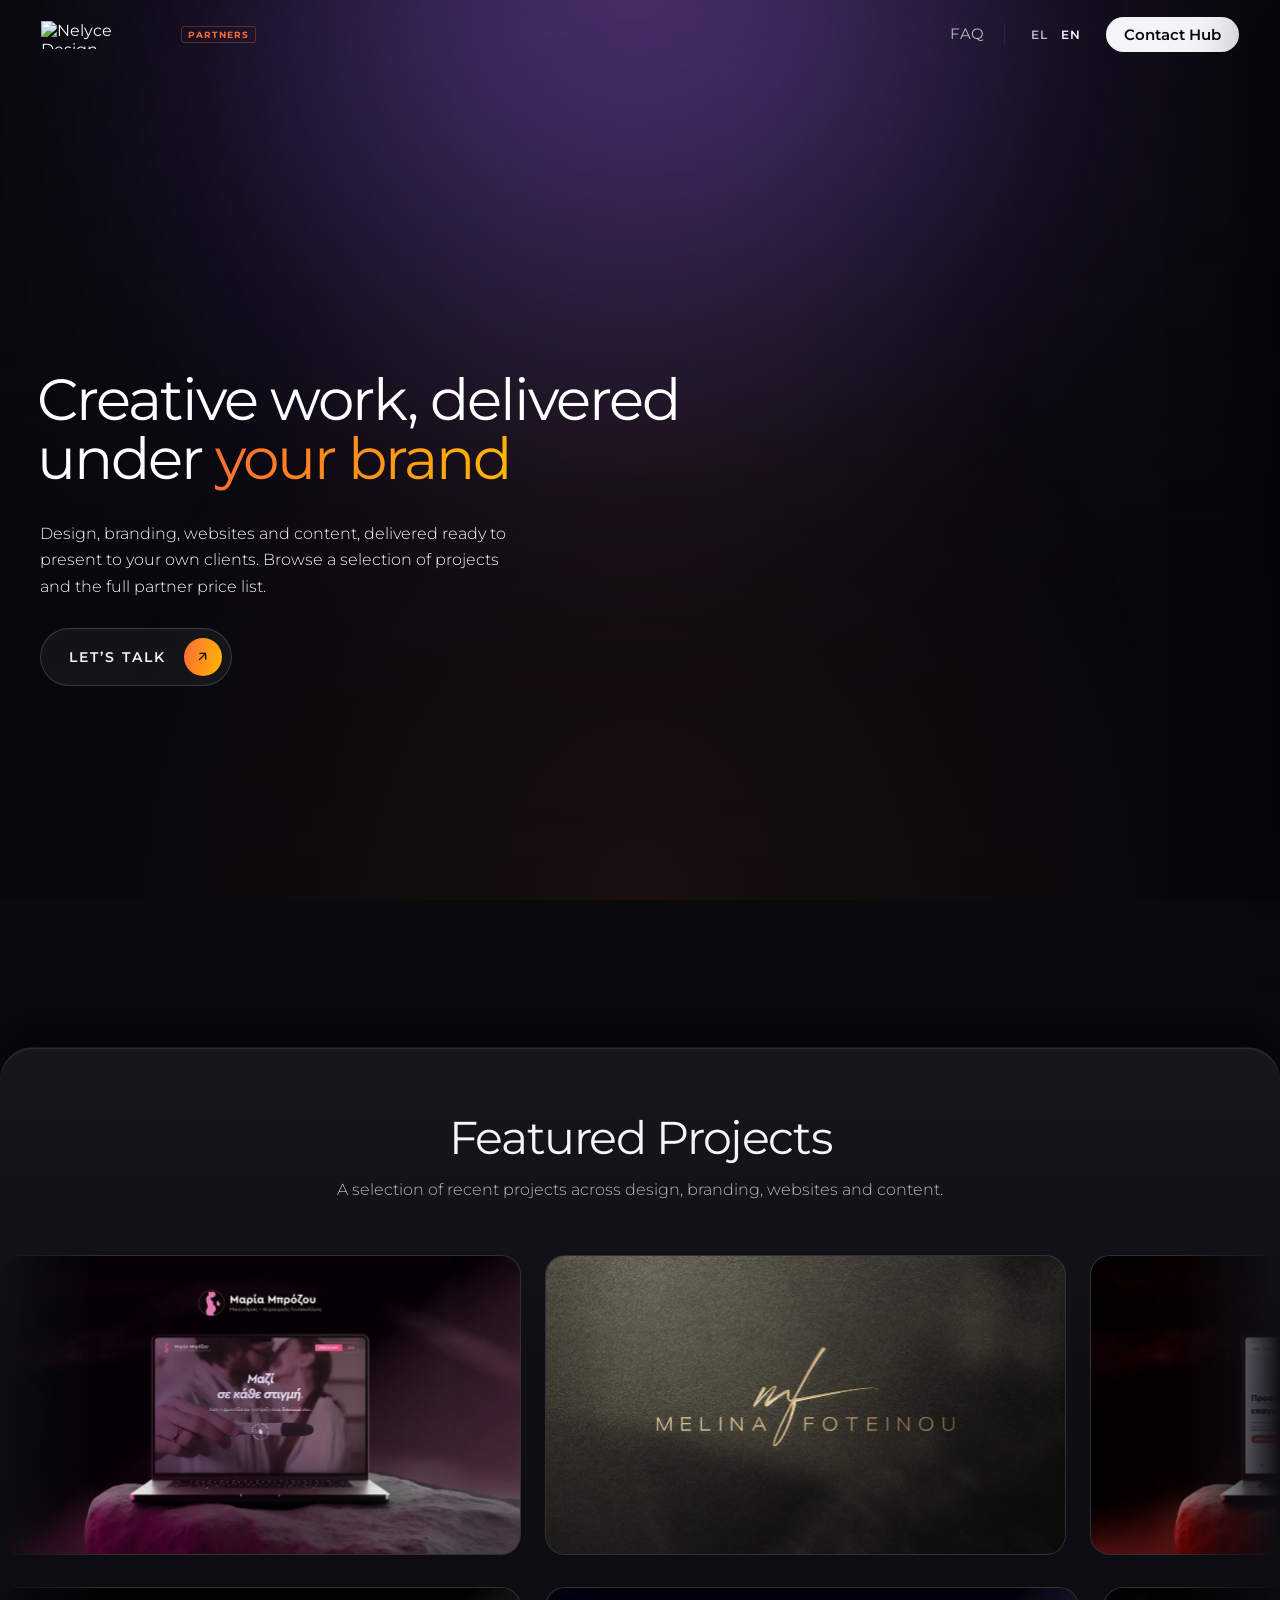
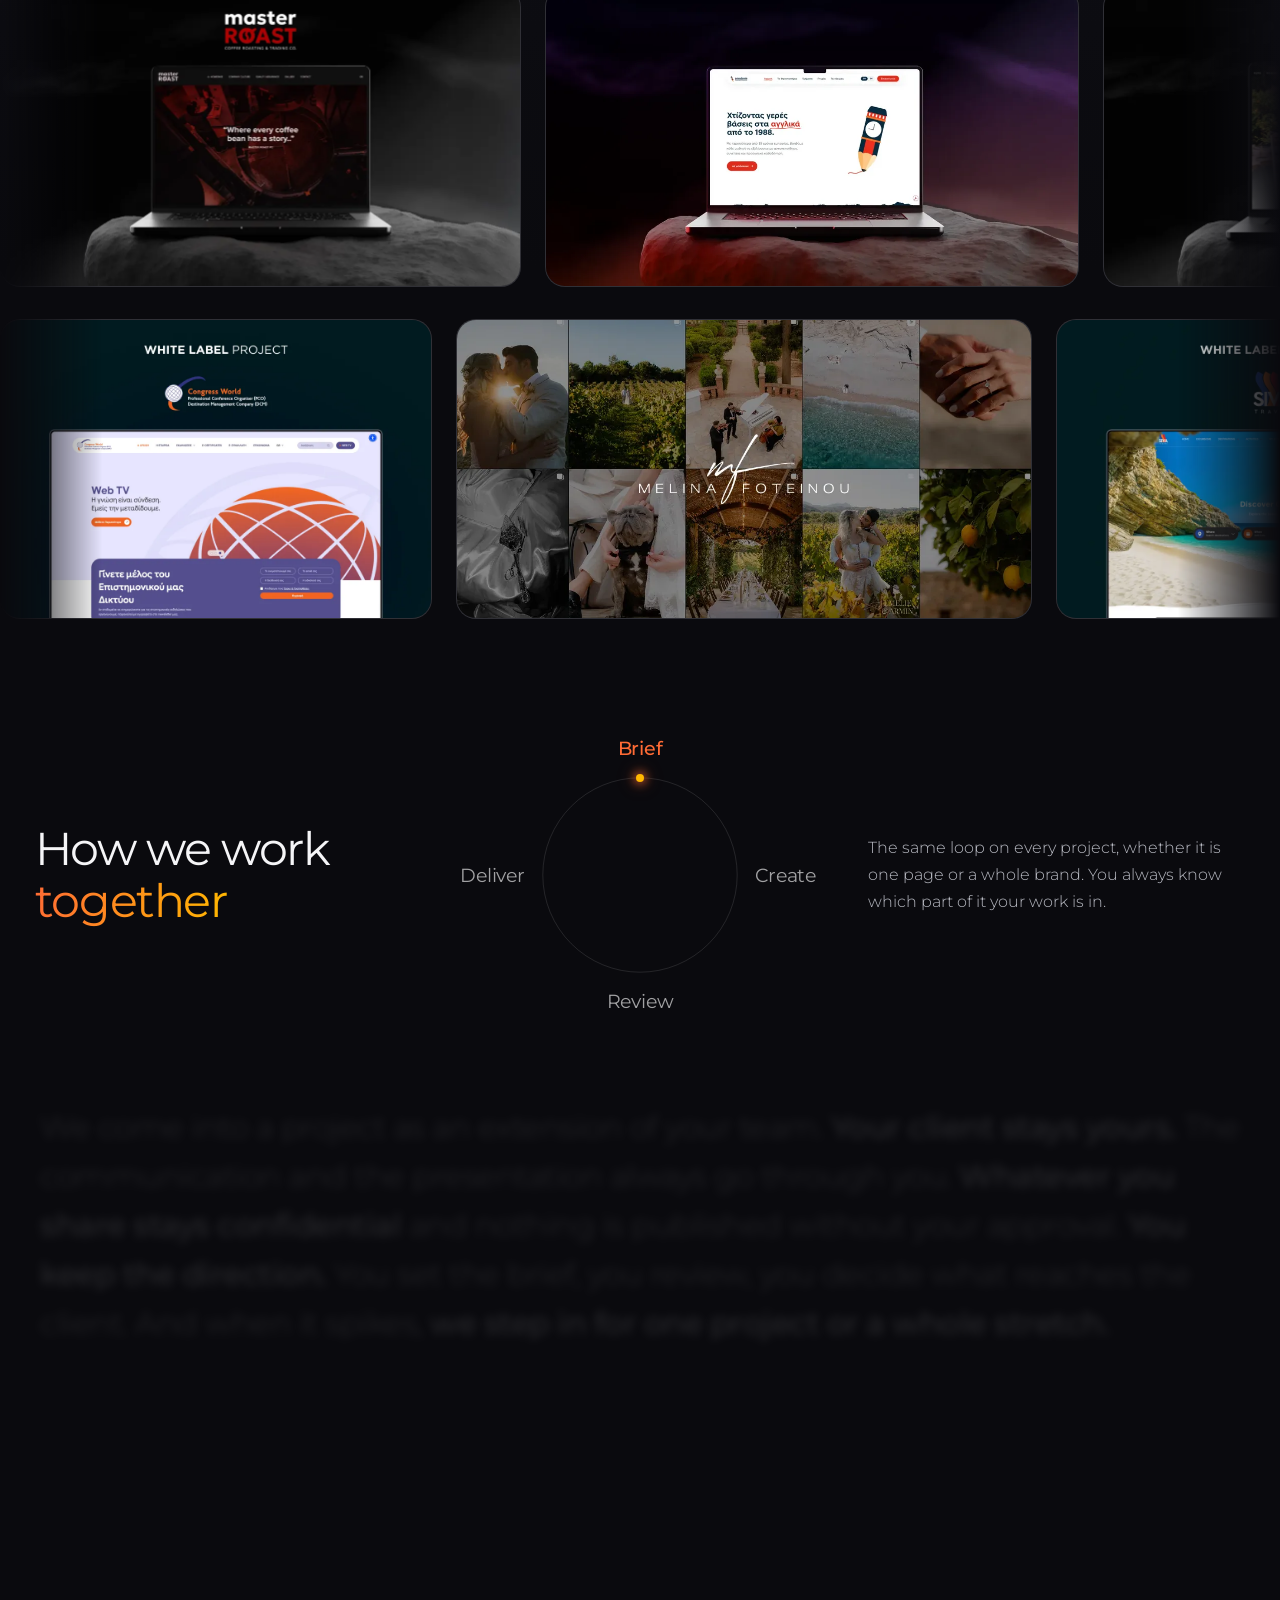
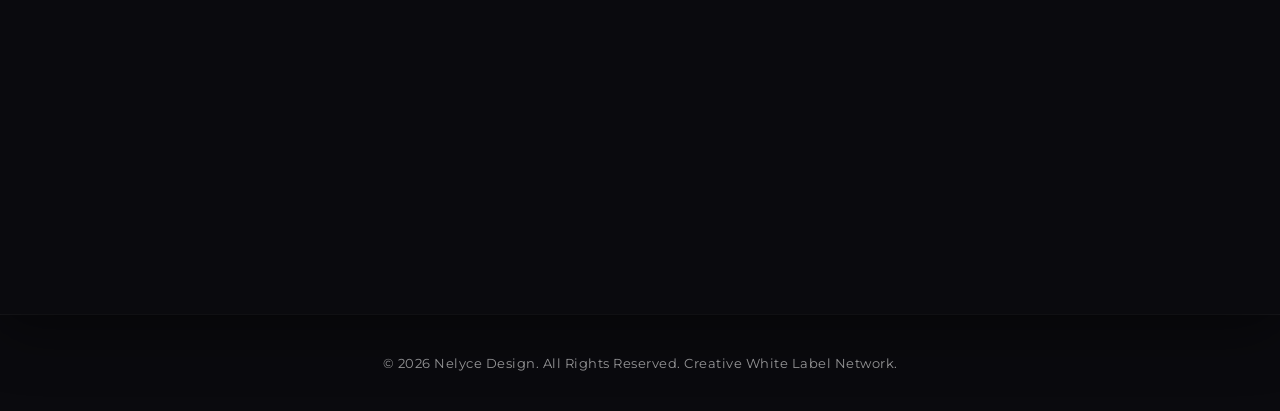
==== commit bdd3c7d6: "The card reaches the closing section too Co-Authored-By: Claude Opus 5 <noreply@anthropic.com>" ====
--- a/index.html
+++ b/index.html
@@ -387,10 +387,6 @@
         </div>
     </section>
 
-    </div><!-- /.featured-panel -->
-
-    </div><!-- /.hero-stack -->
-
     <section class="final-cta-section scroll-reveal">
         <div class="container text-center">
             <h2 class="cta-title" data-en="Have a project with a different scope?">Έχεις project με διαφορετικό scope;</h2>
@@ -403,6 +399,10 @@
         </div>
     </section>
 
+    </div><!-- /.featured-panel -->
+
+    </div><!-- /.hero-stack -->
+
     <footer class="main-footer">
         <div class="container text-center">
             <p>&copy; 2026 Nelyce Design. All Rights Reserved. Creative White Label Network.</p>
--- a/css/home.css
+++ b/css/home.css
@@ -360,8 +360,9 @@
 }
 
 /* --- The panel ---
-   The projects and the partnership model ride on one dark card that runs edge
-   to edge and comes up over the held hero. It is what separates the hero from
+   Everything under the hero rides on one dark card that runs edge to edge and
+   comes up over the held hero: the projects, the partnership model and the
+   closing call to action. It is what separates the hero from
    the rest: not a rule, not a gap, but a surface arriving on top of another.
    It is clipped, so the project rows end where it does, and their own mask
    fades them out well before that. */
@@ -379,8 +380,8 @@
        to start below the fold too. */
     z-index: 1;
     margin-top: clamp(96px, 14vh, 160px);
-    /* Nothing at the foot: the partnership model, which is the last thing on
-       the card, brings its own 100px. */
+    /* Nothing at the foot: the closing call to action, which is the last thing
+       on the card, brings its own padding. */
     padding: clamp(40px, 5vw, 72px) 0 0;
     /* Rounded along the top only: the sides run off the screen, so the card
        has a lip and no corners at the bottom to explain. */
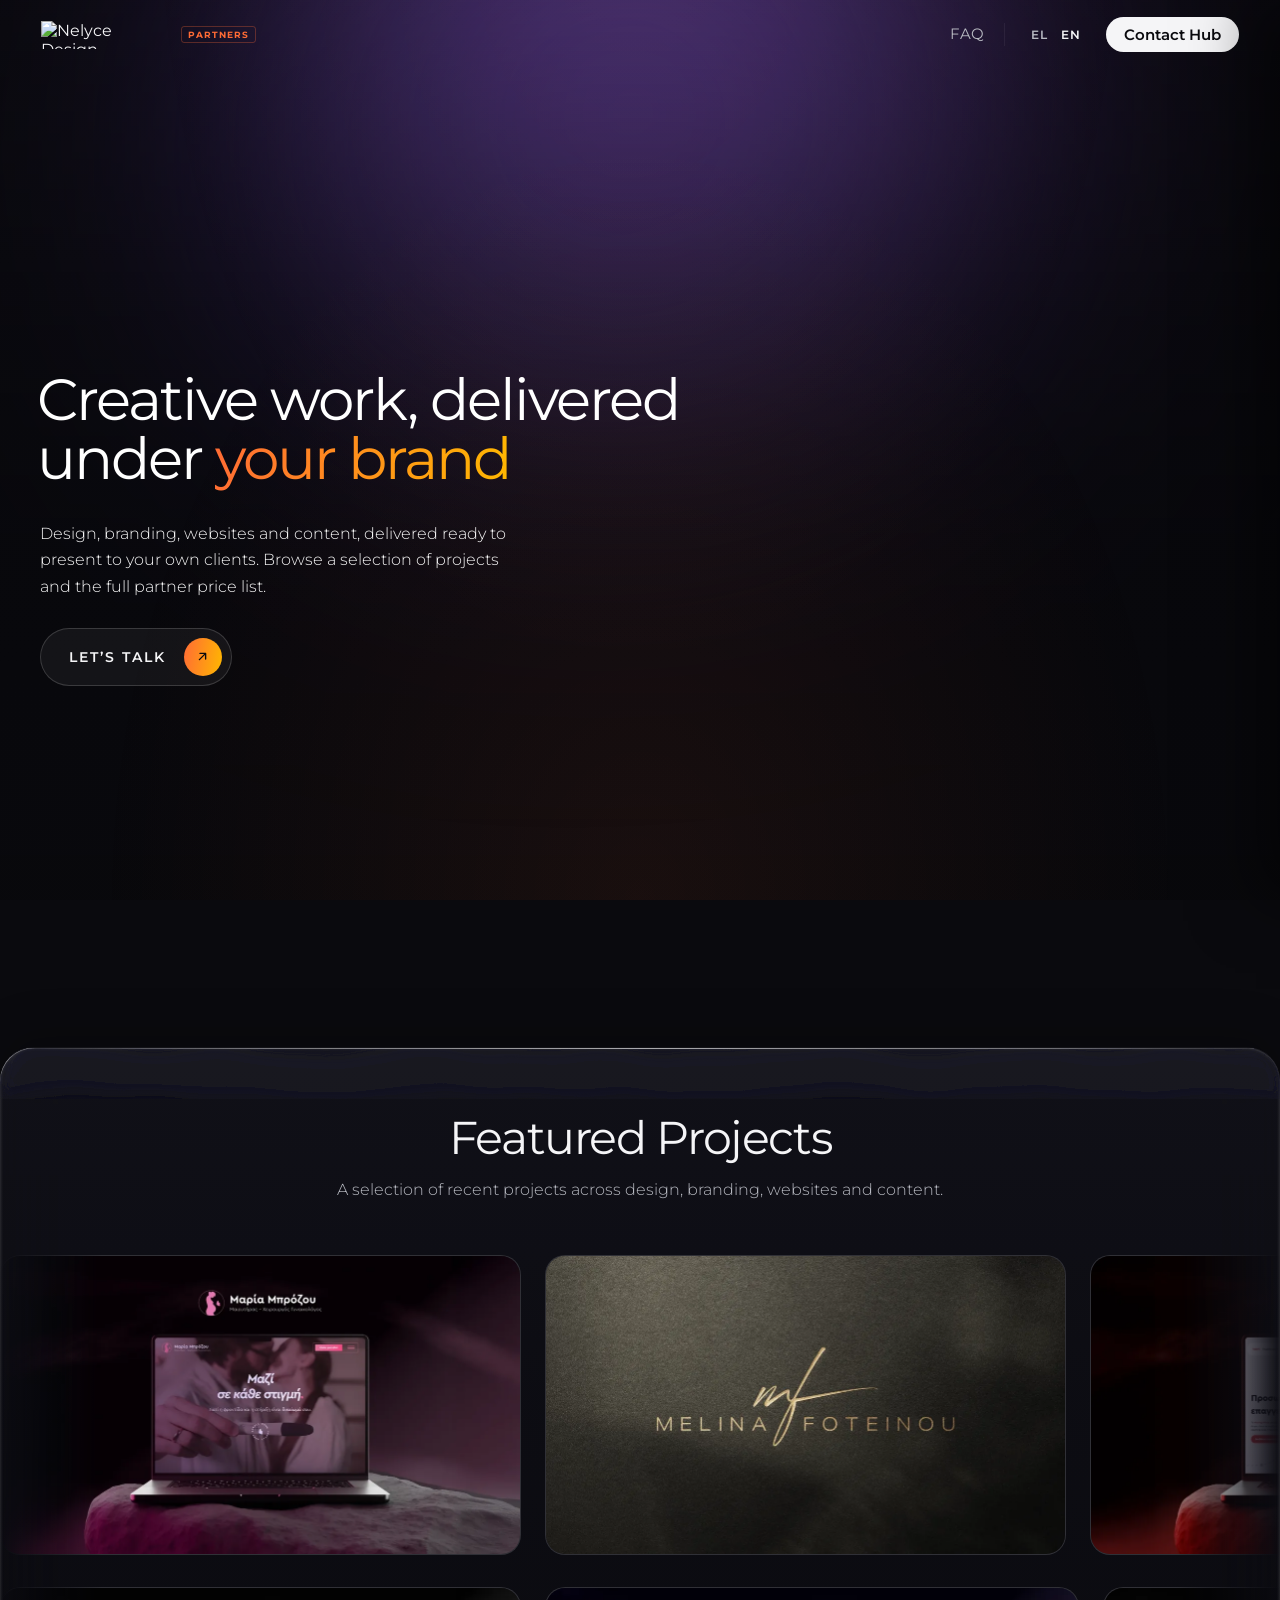
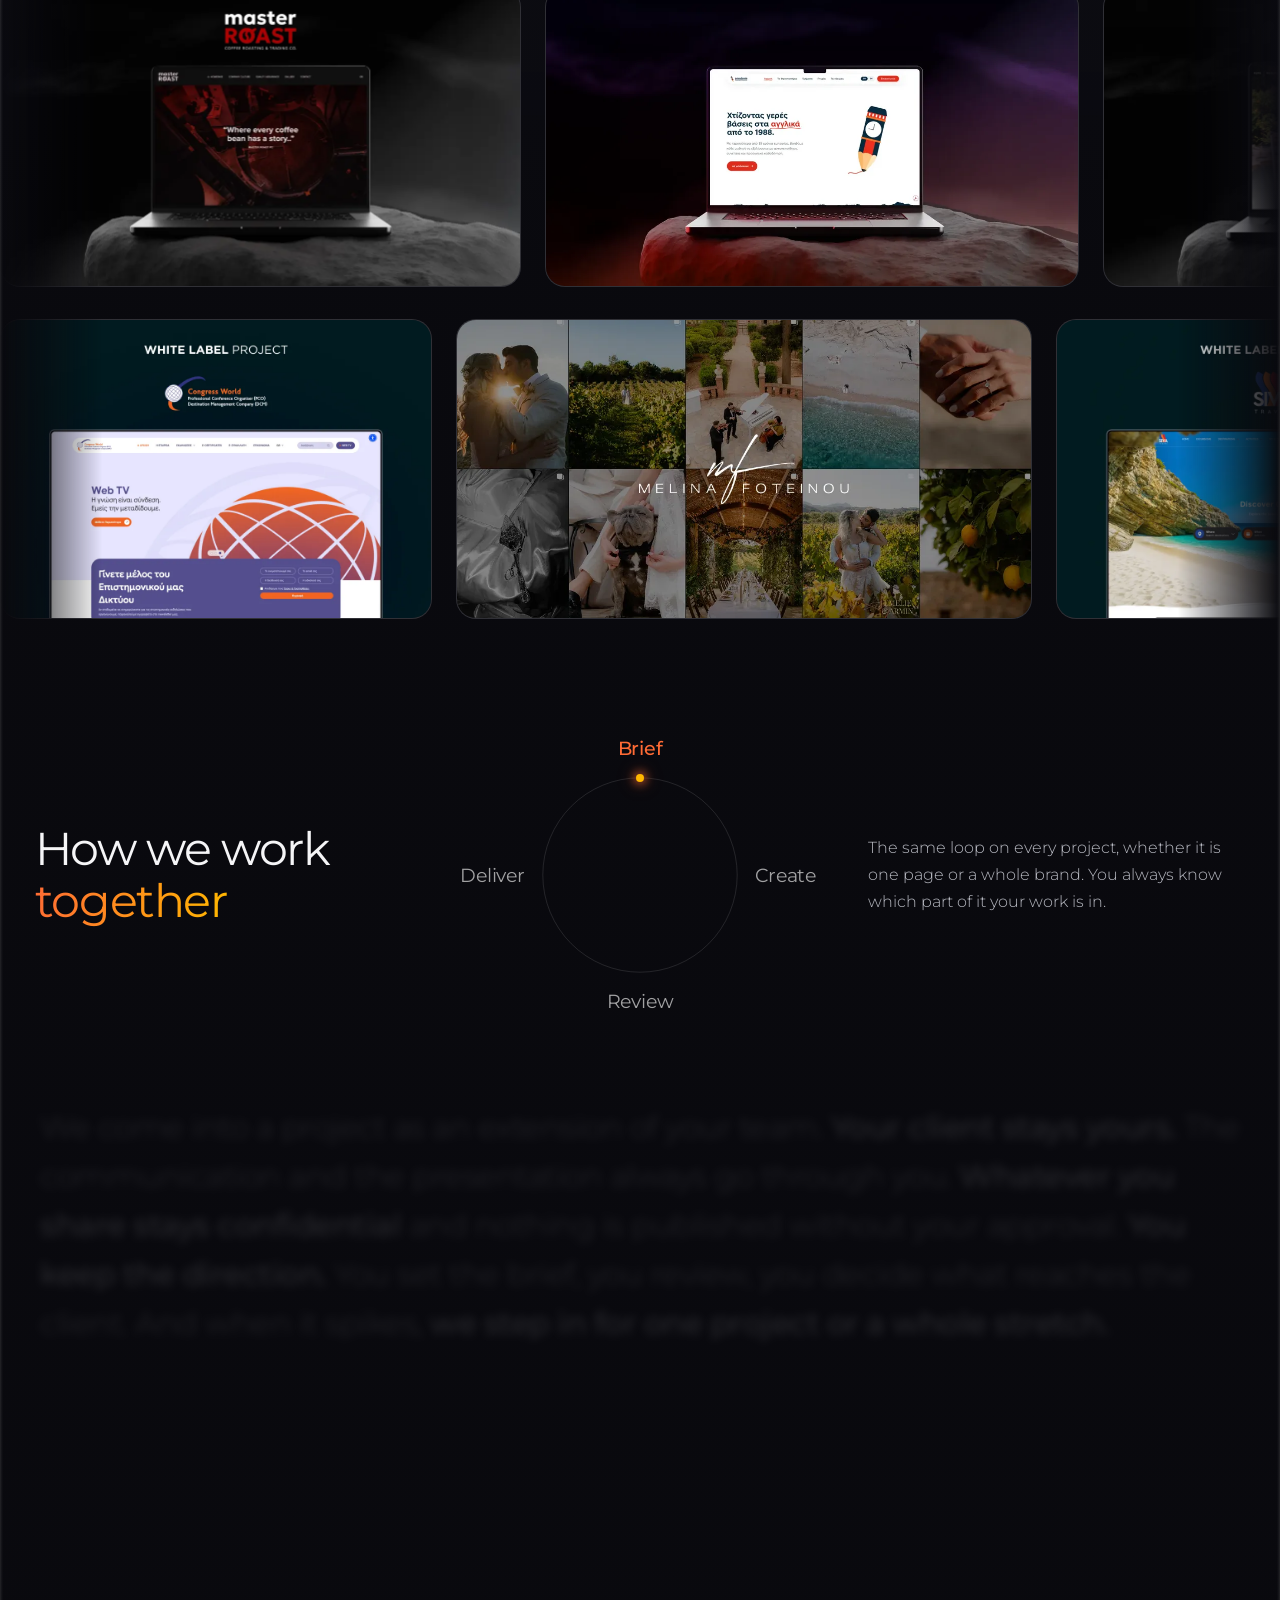
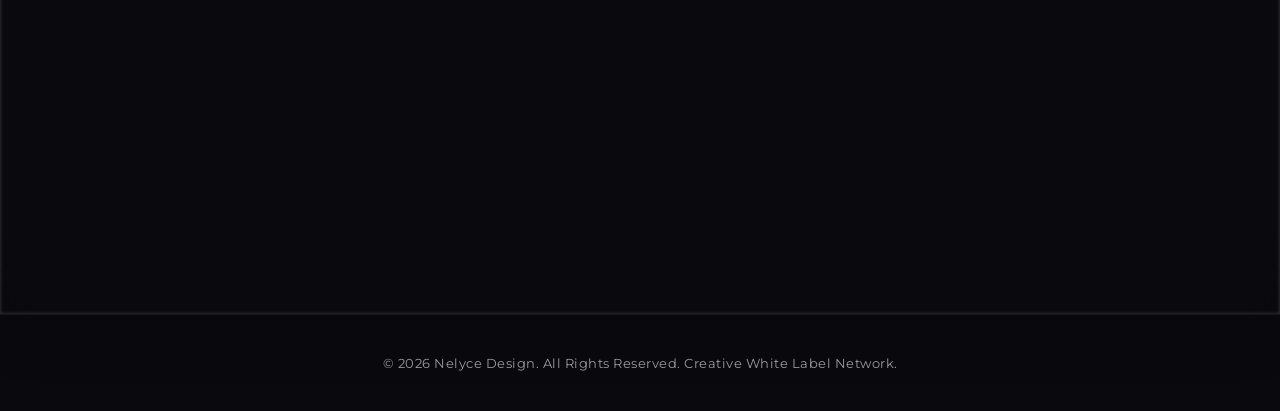
==== commit 5d0c9128: "The lip gets a real lens, not a drawing of one feTurbulence into feDisplacementMap over a backdrop-f" ====
--- a/index.html
+++ b/index.html
@@ -34,6 +34,24 @@
 
     <div class="night-sky"></div>
 
+    <!-- The lens the projects card bends its top edge with. feTurbulence draws
+         a field of smooth noise, the blur takes the grain out of it, and
+         feDisplacementMap pushes each pixel of what the layer holds by the
+         amount the noise says. Applied to a layer whose content IS the page
+         behind it (that is what backdrop-filter puts there), it refracts the
+         backdrop rather than distorting anything of our own.
+
+         Chromium does the refraction; Safari and Firefox apply the layer's
+         blur and brightness and ignore the displacement, which leaves the lip
+         looking as it did before this was added. Nothing breaks either way. -->
+    <svg class="glass-defs" width="0" height="0" aria-hidden="true" focusable="false">
+        <filter id="lip-glass" x="-6%" y="-6%" width="112%" height="112%">
+            <feTurbulence type="fractalNoise" baseFrequency="0.008 0.008" numOctaves="2" seed="92" result="noise"/>
+            <feGaussianBlur in="noise" stdDeviation="0.02" result="noise-soft"/>
+            <feDisplacementMap in="SourceGraphic" in2="noise-soft" scale="26" xChannelSelector="R" yChannelSelector="G"/>
+        </filter>
+    </svg>
+
     <header class="main-header">
         <div class="nav-container">
             <div class="logo">
--- a/css/home.css
+++ b/css/home.css
@@ -359,6 +359,16 @@
     margin: 0 auto 40px;
 }
 
+/* The lens lives in the markup, where a filter has to live, but it is not
+   something to be seen or laid out. */
+.glass-defs {
+    position: absolute;
+    width: 0;
+    height: 0;
+    overflow: hidden;
+    pointer-events: none;
+}
+
 /* --- The panel ---
    Everything under the hero rides on one dark card that runs edge to edge and
    comes up over the held hero: the projects, the partnership model and the
@@ -386,21 +396,108 @@
     /* Rounded along the top only: the sides run off the screen, so the card
        has a lip and no corners at the bottom to explain. */
     border-radius: clamp(20px, 2.6vw, 40px) clamp(20px, 2.6vw, 40px) 0 0;
-    /* Near-black and opaque, because it has to cover the hero rather than let
-       it read through. The depth is three things and no artwork: the face is
-       a gradient that lifts towards its top edge, a hairline of light sits on
-       that edge the way it would on a real lip, and the shadow under the
-       panel is thrown upwards as well as down, so the card looks lifted off
-       the hero instead of printed on it. */
-    /* Measured in pixels rather than percentages: the lift belongs to the top
-       edge, and on a card this tall a percentage stop would stretch it over
-       the whole thing and leave no lift at all. */
+    /* Dark glass: near-black, but thin enough that the held hero reads through
+       it as a blur rather than disappearing behind it. The depth is three
+       things and no artwork: the face is a gradient that lifts towards its top
+       edge, a hairline of light sits on that edge the way it would on a real
+       lip, and the shadow is thrown upwards as well as down, so the card looks
+       lifted off the hero instead of printed on it.
+
+       The stops are in pixels rather than percentages: the lift belongs to the
+       top edge, and on a card this tall a percentage stop would stretch it
+       over the whole thing and leave no lift at all.
+
+       Opaque first, so a browser without backdrop-filter still covers the hero
+       instead of showing it through clear glass. */
     background: linear-gradient(180deg, #16161d 0, #0e0e14 340px, #0a0a0e 820px);
-    border-top: 1px solid rgba(255, 255, 255, 0.07);
-    box-shadow: inset 0 1px 0 rgba(255, 255, 255, 0.09),
-                0 -18px 44px rgba(0, 0, 0, 0.5),
-                0 24px 56px rgba(0, 0, 0, 0.3);
+    border-top: 1px solid rgba(255, 255, 255, 0.04);
+    box-shadow: inset 2px 2px 0 -2px rgba(255, 255, 255, 0.5),
+                inset 0 0 3px 1px rgba(255, 255, 255, 0.14),
+                inset 0 1px 0 rgba(255, 255, 255, 0.05),
+                0 -18px 44px rgba(0, 0, 0, 0.16),
+                0 24px 56px rgba(0, 0, 0, 0.08);
     overflow: hidden;
+}
+
+/* --- The glass ---
+   What a phone does at the edge of one of these panels is not a blur: the rim
+   bends what is behind it, brightens it and throws a specular line along the
+   lip, and the middle of the sheet stays calm. Three layers do the same here,
+   and none of them is a picture.
+
+   The sheet itself is the thinnest of the three: a dark wash over a wide blur
+   with the colour pushed up, so the hero behind it stays recognisable as
+   colour and light rather than turning to grey. */
+@supports ((backdrop-filter: blur(1px)) or (-webkit-backdrop-filter: blur(1px))) {
+    .featured-panel {
+        background: linear-gradient(180deg,
+            rgba(22, 22, 29, 0.6) 0,
+            rgba(14, 14, 20, 0.68) 340px,
+            rgba(10, 10, 14, 0.72) 820px);
+        -webkit-backdrop-filter: blur(34px) saturate(165%) brightness(1.06);
+                backdrop-filter: blur(34px) saturate(165%) brightness(1.06);
+    }
+
+    /* The rim. A band along the top lip that blurs and brightens what is
+       behind it harder than the sheet does, faded out downwards so there is no
+       edge where it stops. That difference between rim and sheet is what reads
+       as light bending round the edge of something thick.
+
+       And it genuinely bends it: backdrop-filter puts the page behind this
+       layer into the layer itself, and the SVG lens in the markup then pushes
+       those pixels about by a field of soft noise. That is refraction, not a
+       drawing of it. Chromium does it; the other two ignore the displacement
+       and keep the blur and the brightness, which is the effect this had
+       before the lens existed.
+
+       The band is kept thin and the displacement small on purpose. A phone
+       bends light at the edge of the glass and leaves the middle of the sheet
+       calm, and a lens over a surface three screens tall would cost far more
+       than it is worth.
+
+       It is the panel's first child, so everything the panel holds paints over
+       it, and it takes no pointer events. */
+    .featured-panel::before {
+        content: "";
+        position: absolute;
+        top: 0;
+        left: 0;
+        right: 0;
+        height: clamp(28px, 4vw, 56px);
+        border-radius: inherit;
+        -webkit-backdrop-filter: blur(7px) saturate(200%) brightness(1.2);
+                backdrop-filter: blur(7px) saturate(200%) brightness(1.2);
+        -webkit-filter: url(#lip-glass);
+                filter: url(#lip-glass);
+        -webkit-mask-image: linear-gradient(to bottom, #000 0%, rgba(0, 0, 0, 0.45) 40%, transparent 100%);
+                mask-image: linear-gradient(to bottom, #000 0%, rgba(0, 0, 0, 0.45) 40%, transparent 100%);
+        isolation: isolate;
+        pointer-events: none;
+        z-index: 0;
+    }
+}
+
+/* The specular line: the lip catching the light, brightest across the middle
+   and gone by the corners, the way a curved edge is lit. It sits on top of the
+   rim rather than inside the border, which cannot be graded along its length.
+
+   Outside the @supports block on purpose: a browser with no backdrop-filter
+   still gets the lit edge, it simply has no bend behind it. */
+.featured-panel::after {
+    content: "";
+    position: absolute;
+    top: 0;
+    left: 0;
+    right: 0;
+    height: 1px;
+    background: linear-gradient(90deg,
+        transparent 0%,
+        rgba(255, 255, 255, 0.32) 18%,
+        rgba(255, 255, 255, 0.6) 50%,
+        rgba(255, 255, 255, 0.32) 82%,
+        transparent 100%);
+    pointer-events: none;
+    z-index: 0;
 }
 
 /* --- The rows ---
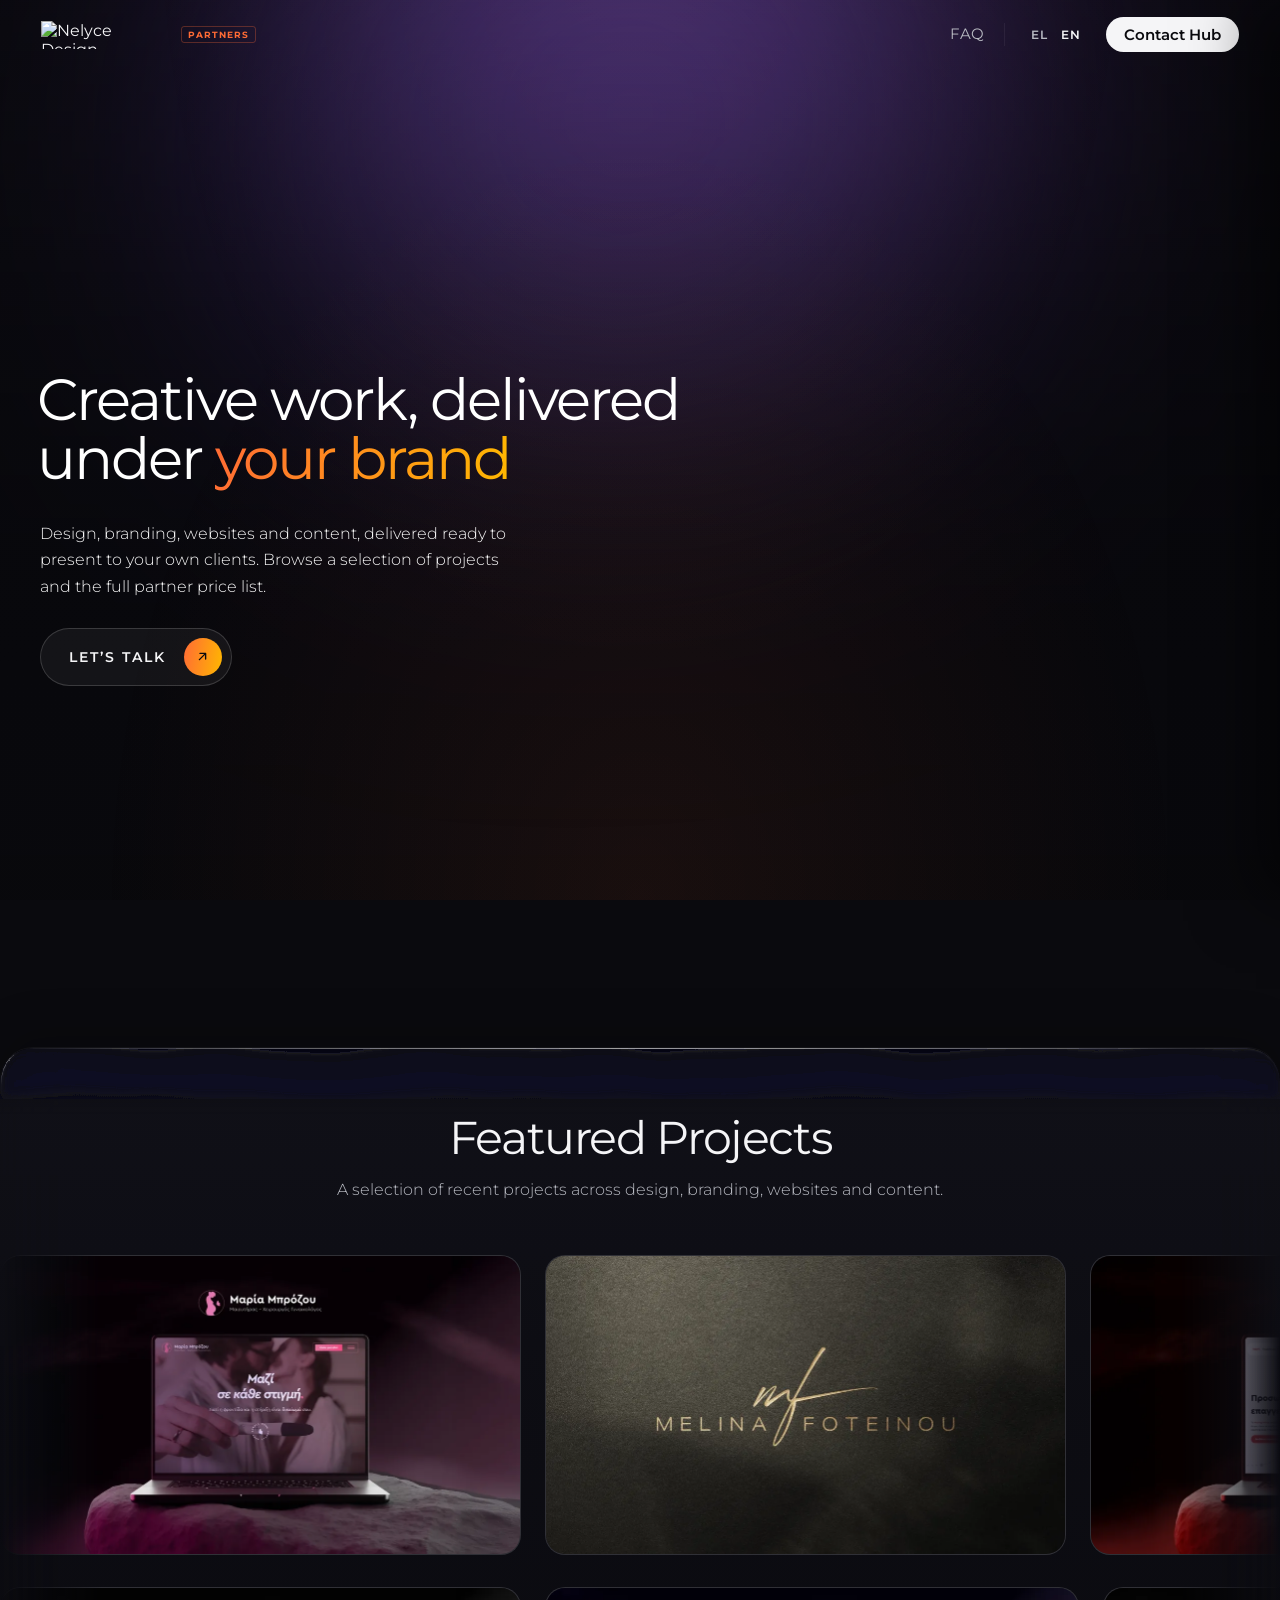
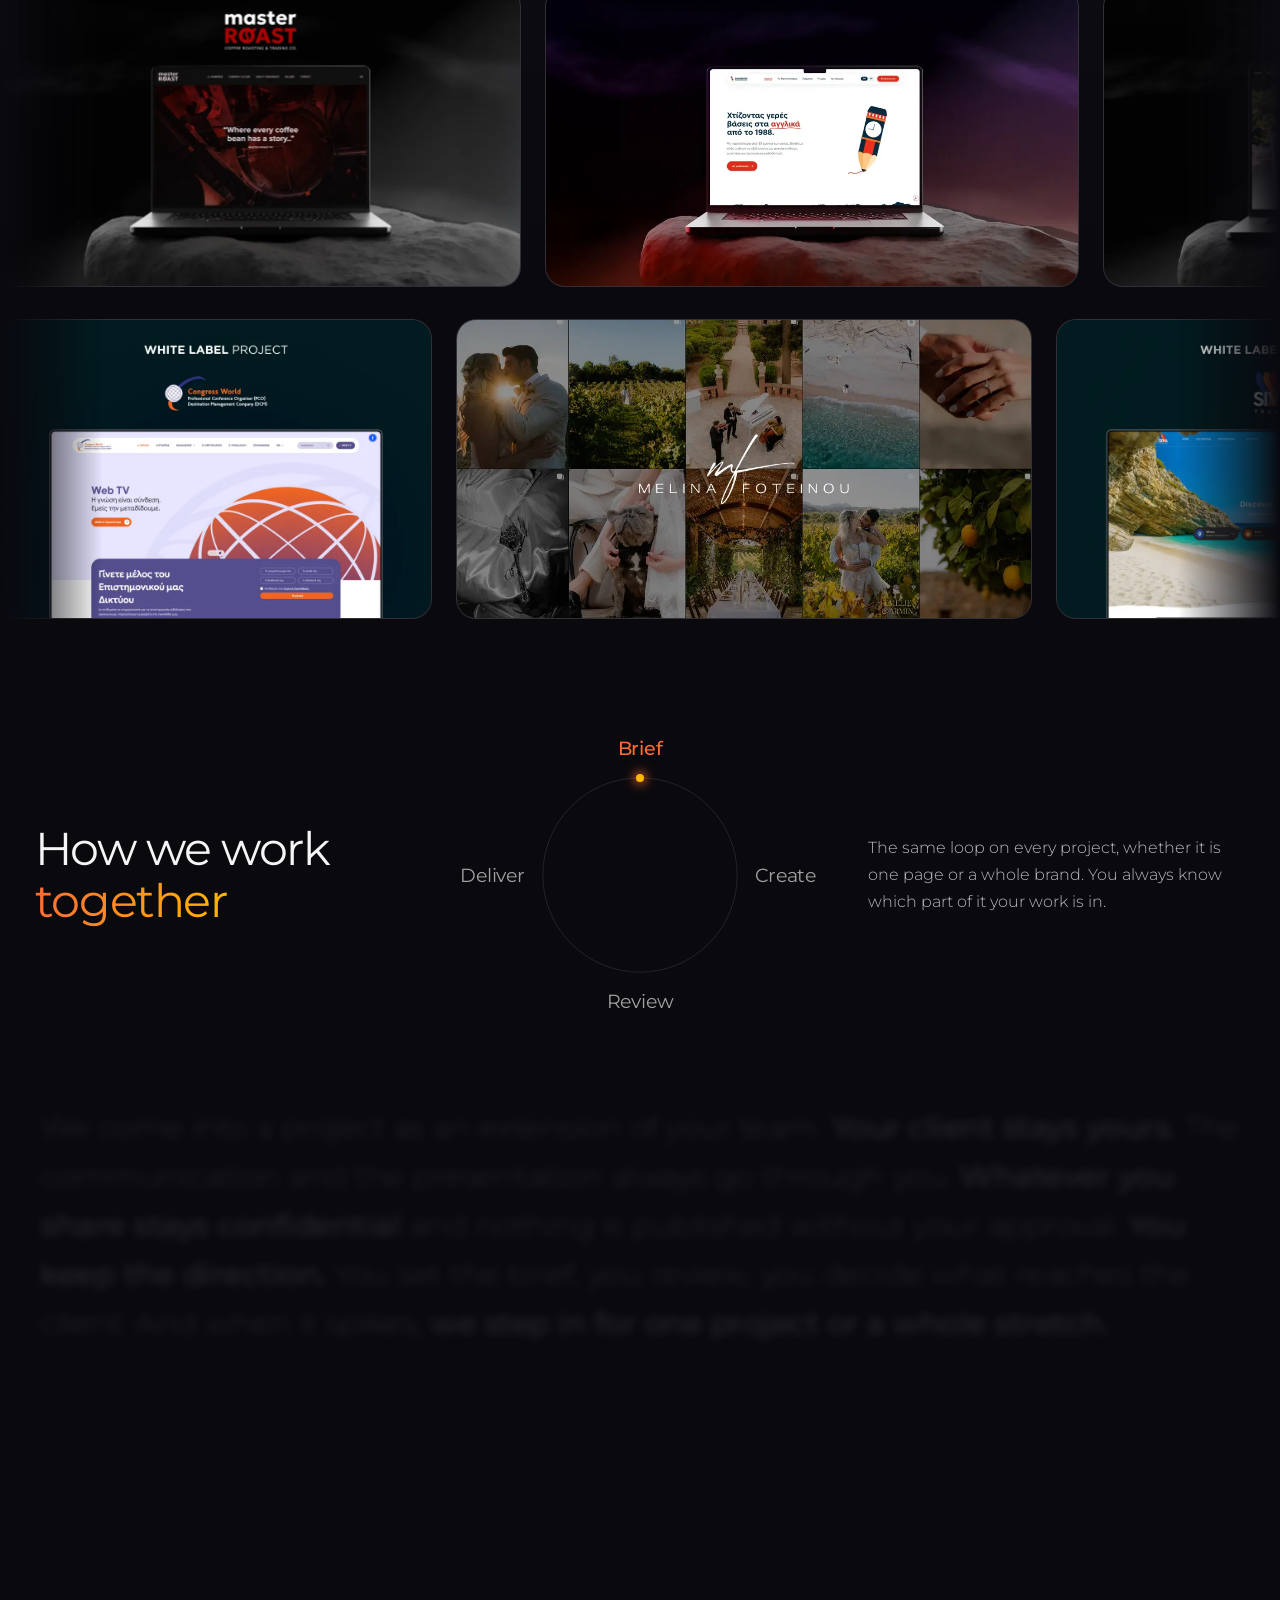
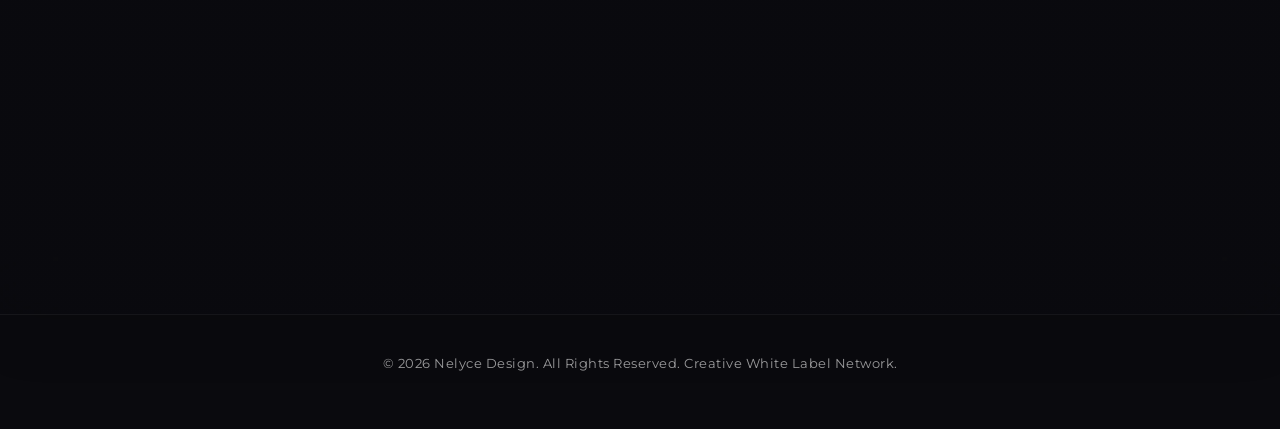
==== commit dbc424b1: "The rim could only see the panel, not the hero A backdrop-filter makes its element a backdrop root, " ====
--- a/index.html
+++ b/index.html
@@ -48,7 +48,7 @@
         <filter id="lip-glass" x="-6%" y="-6%" width="112%" height="112%">
             <feTurbulence type="fractalNoise" baseFrequency="0.008 0.008" numOctaves="2" seed="92" result="noise"/>
             <feGaussianBlur in="noise" stdDeviation="0.02" result="noise-soft"/>
-            <feDisplacementMap in="SourceGraphic" in2="noise-soft" scale="26" xChannelSelector="R" yChannelSelector="G"/>
+            <feDisplacementMap in="SourceGraphic" in2="noise-soft" scale="20" xChannelSelector="R" yChannelSelector="G"/>
         </filter>
     </svg>
 
@@ -143,6 +143,12 @@
          rather than as two boxes stacked on it. -->
     <div class="featured-panel">
 
+        <!-- The lip's own layer. It has to be an element rather than one of
+             the panel's two pseudo-elements, which are spoken for: the sheet
+             and the line of light along the edge. It holds nothing and is
+             hidden from assistive tech; what it is for is in home.css. -->
+        <div class="glass-lip" aria-hidden="true"></div>
+
     <section class="featured-section" id="featured">
         <div class="container text-center">
             <h2 class="featured-title scroll-reveal" data-en="Featured Projects">Επιλεγμένα Projects</h2>
--- a/css/home.css
+++ b/css/home.css
@@ -411,78 +411,102 @@
        instead of showing it through clear glass. */
     background: linear-gradient(180deg, #16161d 0, #0e0e14 340px, #0a0a0e 820px);
     border-top: 1px solid rgba(255, 255, 255, 0.04);
-    box-shadow: inset 2px 2px 0 -2px rgba(255, 255, 255, 0.5),
-                inset 0 0 3px 1px rgba(255, 255, 255, 0.14),
-                inset 0 1px 0 rgba(255, 255, 255, 0.05),
-                0 -18px 44px rgba(0, 0, 0, 0.16),
+    /* Only the two cast shadows here. The lights that belong to the edge are
+       on the rim layer instead: an inset shadow on the panel would be painted
+       under everything the panel holds, including the sheet, and all but
+       disappear. */
+    box-shadow: 0 -18px 44px rgba(0, 0, 0, 0.16),
                 0 24px 56px rgba(0, 0, 0, 0.08);
     overflow: hidden;
 }
 
 /* --- The glass ---
-   What a phone does at the edge of one of these panels is not a blur: the rim
-   bends what is behind it, brightens it and throws a specular line along the
-   lip, and the middle of the sheet stays calm. Three layers do the same here,
-   and none of them is a picture.
-
-   The sheet itself is the thinnest of the three: a dark wash over a wide blur
-   with the colour pushed up, so the hero behind it stays recognisable as
-   colour and light rather than turning to grey. */
+   What a phone does at the edge of one of these panels is not a blur. The rim
+   bends what is behind it, brightens it and catches a line of light along the
+   lip, while the middle of the sheet stays calm. Three layers do that here,
+   and none of them is a picture:
+
+     ::before    the sheet: a dark wash over a wide blur
+     .glass-lip  the rim: a thin band that refracts what is behind it
+     ::after     the line of light along the top edge
+
+   The order matters, and so does where the blur is NOT. A backdrop-filter
+   makes the element that carries it a backdrop root: anything inside it can
+   only see what is painted inside it. While the wash and the blur sat on the
+   panel itself, the rim's backdrop was the panel's own dark wash rather than
+   the hero, so refracting it changed nothing that could be seen. That is why
+   the panel is left plain here and the wash moved down onto a layer of its
+   own, beside the rim rather than around it.
+
+   The sheet is masked away at the top, so the rim has the hero to bend and not
+   a sheet of grey, and it fades in over the next few dozen pixels rather than
+   starting on an edge. */
 @supports ((backdrop-filter: blur(1px)) or (-webkit-backdrop-filter: blur(1px))) {
+    /* Plain, so that it is not a backdrop root. */
     .featured-panel {
+        background: none;
+    }
+
+    .featured-panel::before {
+        content: "";
+        position: absolute;
+        inset: 0;
+        z-index: 0;
+        pointer-events: none;
         background: linear-gradient(180deg,
             rgba(22, 22, 29, 0.6) 0,
             rgba(14, 14, 20, 0.68) 340px,
             rgba(10, 10, 14, 0.72) 820px);
         -webkit-backdrop-filter: blur(34px) saturate(165%) brightness(1.06);
                 backdrop-filter: blur(34px) saturate(165%) brightness(1.06);
-    }
-
-    /* The rim. A band along the top lip that blurs and brightens what is
-       behind it harder than the sheet does, faded out downwards so there is no
-       edge where it stops. That difference between rim and sheet is what reads
-       as light bending round the edge of something thick.
-
-       And it genuinely bends it: backdrop-filter puts the page behind this
-       layer into the layer itself, and the SVG lens in the markup then pushes
-       those pixels about by a field of soft noise. That is refraction, not a
-       drawing of it. Chromium does it; the other two ignore the displacement
-       and keep the blur and the brightness, which is the effect this had
-       before the lens existed.
-
-       The band is kept thin and the displacement small on purpose. A phone
-       bends light at the edge of the glass and leaves the middle of the sheet
-       calm, and a lens over a surface three screens tall would cost far more
-       than it is worth.
-
-       It is the panel's first child, so everything the panel holds paints over
-       it, and it takes no pointer events. */
-    .featured-panel::before {
-        content: "";
-        position: absolute;
-        top: 0;
-        left: 0;
-        right: 0;
-        height: clamp(28px, 4vw, 56px);
-        border-radius: inherit;
-        -webkit-backdrop-filter: blur(7px) saturate(200%) brightness(1.2);
-                backdrop-filter: blur(7px) saturate(200%) brightness(1.2);
+        -webkit-mask-image: linear-gradient(to bottom, transparent 0, rgba(0, 0, 0, 0.55) 26px, #000 66px);
+                mask-image: linear-gradient(to bottom, transparent 0, rgba(0, 0, 0, 0.55) 26px, #000 66px);
+    }
+
+    /* The rim, and the one piece of real refraction on the page: the blur puts
+       the hero behind this band into the band itself, and the lens in the
+       markup then pushes those pixels about by a field of soft noise.
+
+       Kept thin, and the displacement small. A phone bends light at the edge
+       of the glass and leaves the middle of the sheet alone, and a lens over a
+       surface three screens tall would cost far more than it is worth.
+
+       Chromium does the bending. Safari and Firefox keep the blur and the
+       brightness and ignore the displacement, which still leaves a lit rim. */
+    .glass-lip {
+        -webkit-backdrop-filter: blur(6px) saturate(200%) brightness(1.18);
+                backdrop-filter: blur(6px) saturate(200%) brightness(1.18);
         -webkit-filter: url(#lip-glass);
                 filter: url(#lip-glass);
-        -webkit-mask-image: linear-gradient(to bottom, #000 0%, rgba(0, 0, 0, 0.45) 40%, transparent 100%);
-                mask-image: linear-gradient(to bottom, #000 0%, rgba(0, 0, 0, 0.45) 40%, transparent 100%);
+        -webkit-mask-image: linear-gradient(to bottom, #000 0%, rgba(0, 0, 0, 0.5) 45%, transparent 100%);
+                mask-image: linear-gradient(to bottom, #000 0%, rgba(0, 0, 0, 0.5) 45%, transparent 100%);
         isolation: isolate;
-        pointer-events: none;
-        z-index: 0;
-    }
-}
-
-/* The specular line: the lip catching the light, brightest across the middle
-   and gone by the corners, the way a curved edge is lit. It sits on top of the
-   rim rather than inside the border, which cannot be graded along its length.
-
-   Outside the @supports block on purpose: a browser with no backdrop-filter
-   still gets the lit edge, it simply has no bend behind it. */
+    }
+}
+
+.glass-lip {
+    position: absolute;
+    top: 0;
+    left: 0;
+    right: 0;
+    height: clamp(30px, 4vw, 58px);
+    border-radius: inherit;
+    pointer-events: none;
+    z-index: 0;
+    /* The lights that sit just inside the edge, which is where the pen this
+       came from puts them: a hard one biting into the top corner and a soft
+       one all round. Where the lens is doing its work these get pushed about
+       with everything else on this layer, which is what the edge of a thick
+       piece of glass does to its own highlight. */
+    box-shadow: inset 2px 2px 0 -2px rgba(255, 255, 255, 0.55),
+                inset 0 0 3px 1px rgba(255, 255, 255, 0.14);
+}
+
+/* The line of light: the lip catching it, brightest across the middle and gone
+   by the corners, the way a curved edge is lit. It is drawn over the rim
+   rather than in the border, which cannot be graded along its length, and it
+   is outside the @supports block on purpose: a browser with no backdrop-filter
+   still gets the lit edge, it simply has nothing bending behind it. */
 .featured-panel::after {
     content: "";
     position: absolute;
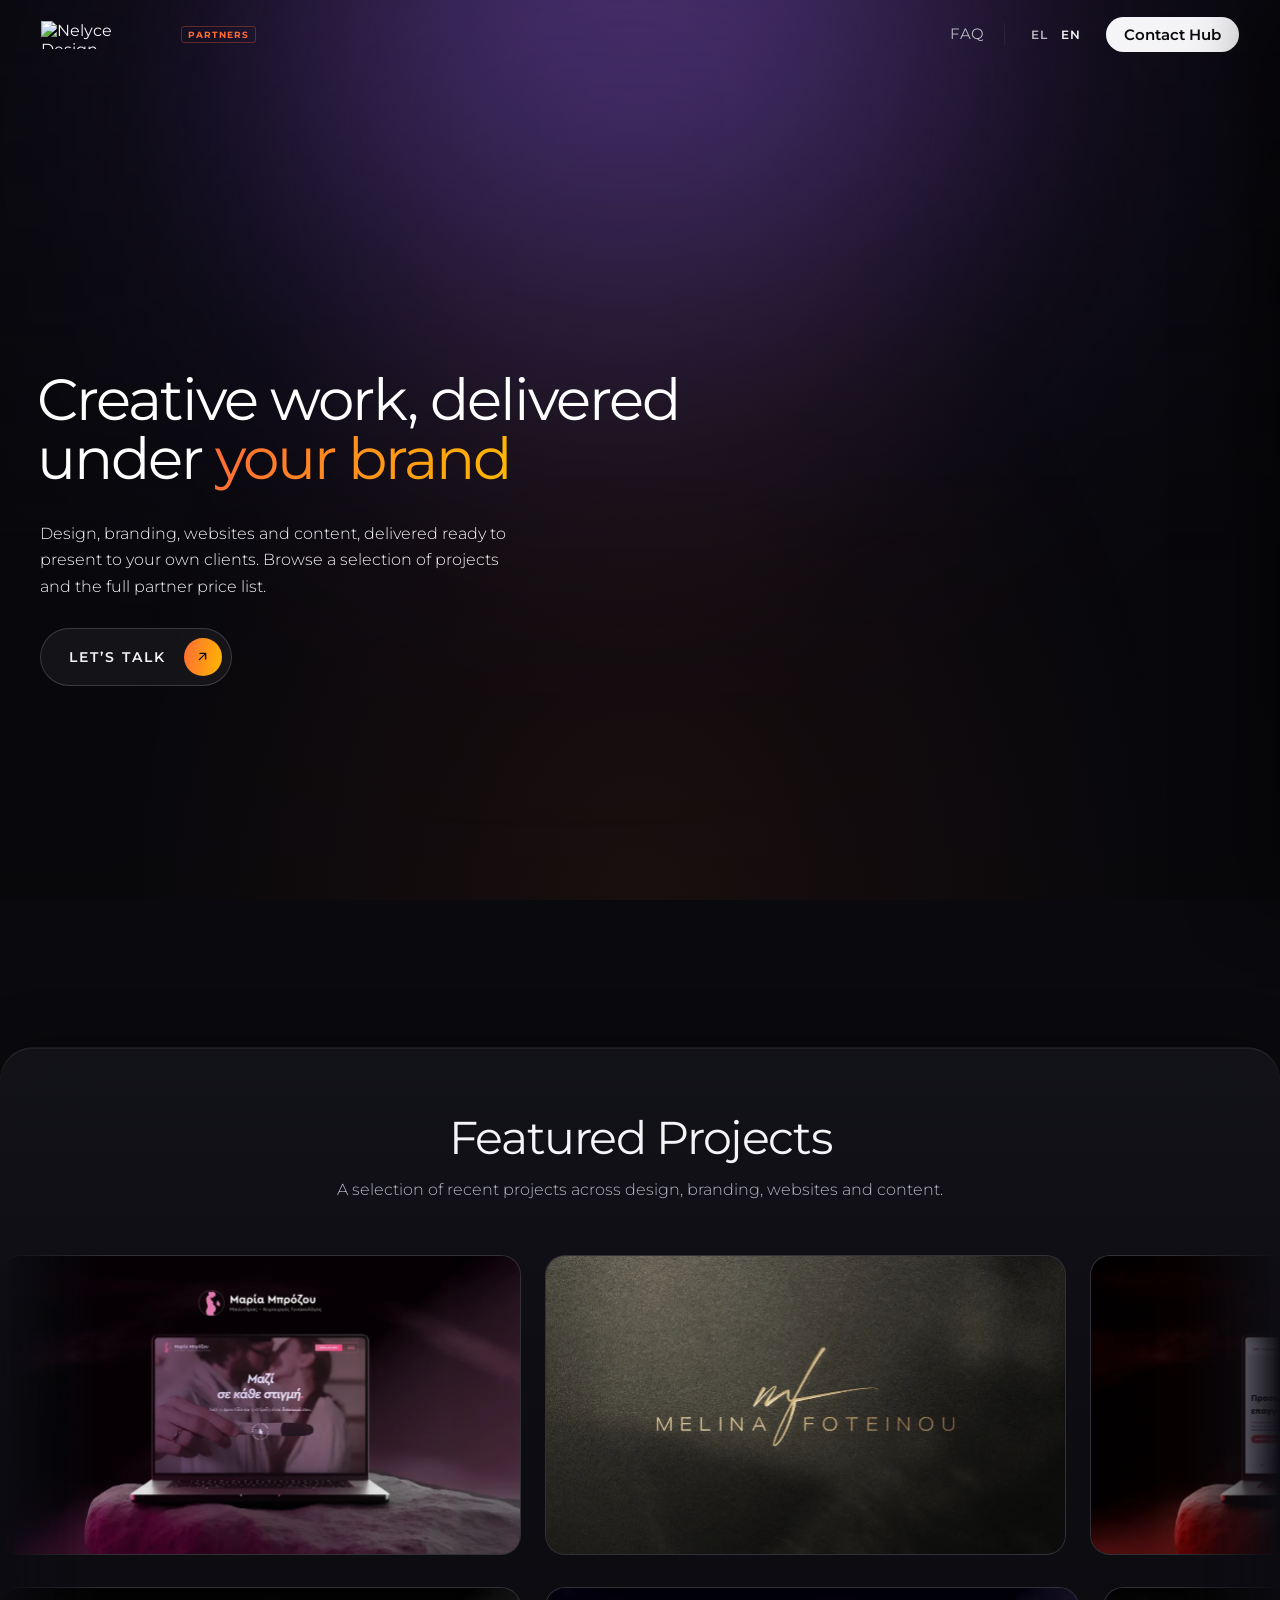
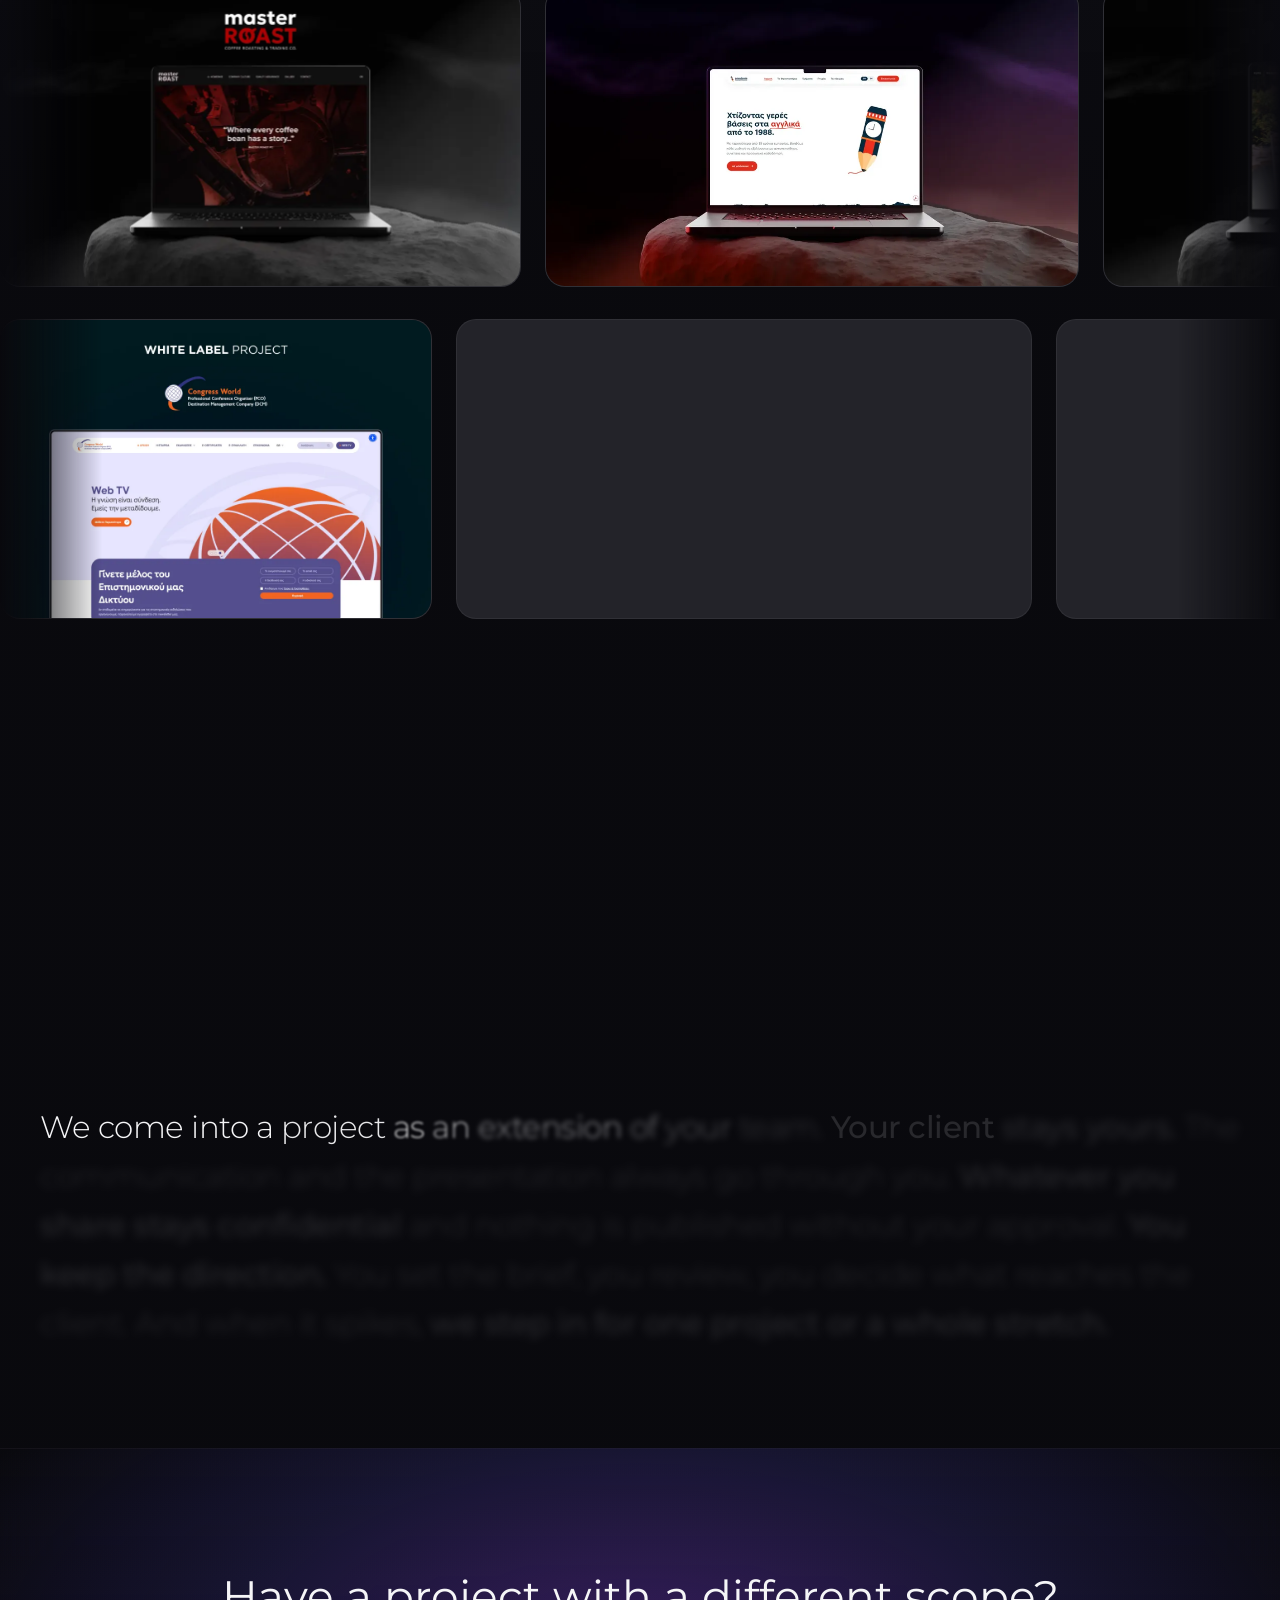
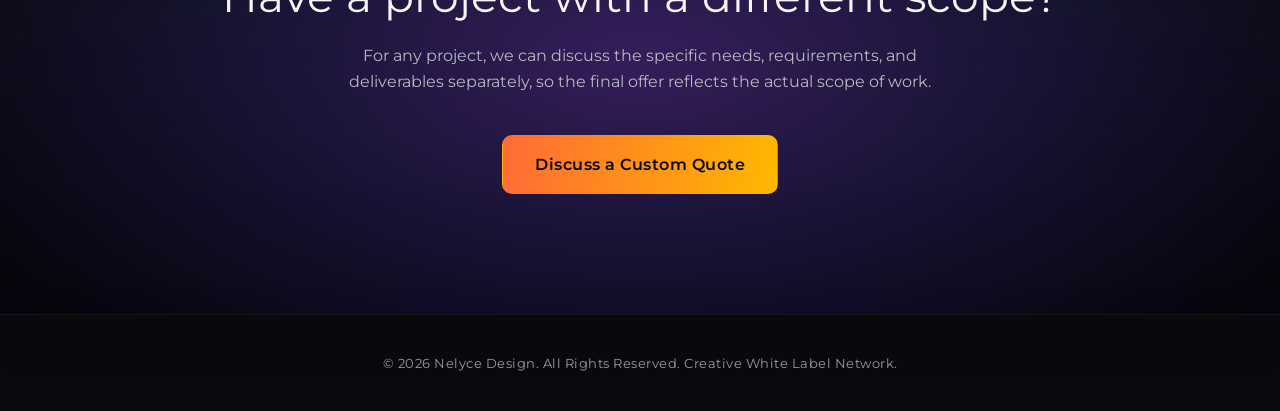
==== commit 4d18fca2: "Back to plain dark frosted glass The lens, the rim layer and the graded lip come out. Dark wash, wid" ====
--- a/index.html
+++ b/index.html
@@ -34,23 +34,6 @@
 
     <div class="night-sky"></div>
 
-    <!-- The lens the projects card bends its top edge with. feTurbulence draws
-         a field of smooth noise, the blur takes the grain out of it, and
-         feDisplacementMap pushes each pixel of what the layer holds by the
-         amount the noise says. Applied to a layer whose content IS the page
-         behind it (that is what backdrop-filter puts there), it refracts the
-         backdrop rather than distorting anything of our own.
-
-         Chromium does the refraction; Safari and Firefox apply the layer's
-         blur and brightness and ignore the displacement, which leaves the lip
-         looking as it did before this was added. Nothing breaks either way. -->
-    <svg class="glass-defs" width="0" height="0" aria-hidden="true" focusable="false">
-        <filter id="lip-glass" x="-6%" y="-6%" width="112%" height="112%">
-            <feTurbulence type="fractalNoise" baseFrequency="0.008 0.008" numOctaves="2" seed="92" result="noise"/>
-            <feGaussianBlur in="noise" stdDeviation="0.02" result="noise-soft"/>
-            <feDisplacementMap in="SourceGraphic" in2="noise-soft" scale="20" xChannelSelector="R" yChannelSelector="G"/>
-        </filter>
-    </svg>
 
     <header class="main-header">
         <div class="nav-container">
@@ -143,12 +126,6 @@
          rather than as two boxes stacked on it. -->
     <div class="featured-panel">
 
-        <!-- The lip's own layer. It has to be an element rather than one of
-             the panel's two pseudo-elements, which are spoken for: the sheet
-             and the line of light along the edge. It holds nothing and is
-             hidden from assistive tech; what it is for is in home.css. -->
-        <div class="glass-lip" aria-hidden="true"></div>
-
     <section class="featured-section" id="featured">
         <div class="container text-center">
             <h2 class="featured-title scroll-reveal" data-en="Featured Projects">Επιλεγμένα Projects</h2>
--- a/css/home.css
+++ b/css/home.css
@@ -359,16 +359,6 @@
     margin: 0 auto 40px;
 }
 
-/* The lens lives in the markup, where a filter has to live, but it is not
-   something to be seen or laid out. */
-.glass-defs {
-    position: absolute;
-    width: 0;
-    height: 0;
-    overflow: hidden;
-    pointer-events: none;
-}
-
 /* --- The panel ---
    Everything under the hero rides on one dark card that runs edge to edge and
    comes up over the held hero: the projects, the partnership model and the
@@ -397,11 +387,10 @@
        has a lip and no corners at the bottom to explain. */
     border-radius: clamp(20px, 2.6vw, 40px) clamp(20px, 2.6vw, 40px) 0 0;
     /* Dark glass: near-black, but thin enough that the held hero reads through
-       it as a blur rather than disappearing behind it. The depth is three
-       things and no artwork: the face is a gradient that lifts towards its top
-       edge, a hairline of light sits on that edge the way it would on a real
-       lip, and the shadow is thrown upwards as well as down, so the card looks
-       lifted off the hero instead of printed on it.
+       it as a blur rather than disappearing behind it. The depth is the face
+       lifting towards its top edge, a hairline of light along that edge, and a
+       shadow thrown upwards as well as down, so the card looks lifted off the
+       hero instead of printed on it.
 
        The stops are in pixels rather than percentages: the lift belongs to the
        top edge, and on a card this tall a percentage stop would stretch it
@@ -410,118 +399,31 @@
        Opaque first, so a browser without backdrop-filter still covers the hero
        instead of showing it through clear glass. */
     background: linear-gradient(180deg, #16161d 0, #0e0e14 340px, #0a0a0e 820px);
-    border-top: 1px solid rgba(255, 255, 255, 0.04);
-    /* Only the two cast shadows here. The lights that belong to the edge are
-       on the rim layer instead: an inset shadow on the panel would be painted
-       under everything the panel holds, including the sheet, and all but
-       disappear. */
-    box-shadow: 0 -18px 44px rgba(0, 0, 0, 0.16),
+    border-top: 1px solid rgba(255, 255, 255, 0.07);
+    box-shadow: inset 0 1px 0 rgba(255, 255, 255, 0.06),
+                0 -18px 44px rgba(0, 0, 0, 0.16),
                 0 24px 56px rgba(0, 0, 0, 0.08);
     overflow: hidden;
 }
 
 /* --- The glass ---
-   What a phone does at the edge of one of these panels is not a blur. The rim
-   bends what is behind it, brightens it and catches a line of light along the
-   lip, while the middle of the sheet stays calm. Three layers do that here,
-   and none of them is a picture:
-
-     ::before    the sheet: a dark wash over a wide blur
-     .glass-lip  the rim: a thin band that refracts what is behind it
-     ::after     the line of light along the top edge
-
-   The order matters, and so does where the blur is NOT. A backdrop-filter
-   makes the element that carries it a backdrop root: anything inside it can
-   only see what is painted inside it. While the wash and the blur sat on the
-   panel itself, the rim's backdrop was the panel's own dark wash rather than
-   the hero, so refracting it changed nothing that could be seen. That is why
-   the panel is left plain here and the wash moved down onto a layer of its
-   own, beside the rim rather than around it.
-
-   The sheet is masked away at the top, so the rim has the hero to bend and not
-   a sheet of grey, and it fades in over the next few dozen pixels rather than
-   starting on an edge. */
+   Dark, deep and frosted, and nothing else. The wash is thin enough that the
+   held hero keeps coming through it as colour, and the blur is wide enough
+   that it comes through as light rather than as a picture of a headline.
+
+   The wash and the blur sit on the panel itself. It was worth knowing, while
+   the edge was being fussed over, that a backdrop-filter makes its element a
+   backdrop root and nothing inside it can see past it; with the edge left
+   alone, that costs nothing. */
 @supports ((backdrop-filter: blur(1px)) or (-webkit-backdrop-filter: blur(1px))) {
-    /* Plain, so that it is not a backdrop root. */
     .featured-panel {
-        background: none;
-    }
-
-    .featured-panel::before {
-        content: "";
-        position: absolute;
-        inset: 0;
-        z-index: 0;
-        pointer-events: none;
         background: linear-gradient(180deg,
-            rgba(22, 22, 29, 0.6) 0,
-            rgba(14, 14, 20, 0.68) 340px,
-            rgba(10, 10, 14, 0.72) 820px);
-        -webkit-backdrop-filter: blur(34px) saturate(165%) brightness(1.06);
-                backdrop-filter: blur(34px) saturate(165%) brightness(1.06);
-        -webkit-mask-image: linear-gradient(to bottom, transparent 0, rgba(0, 0, 0, 0.55) 26px, #000 66px);
-                mask-image: linear-gradient(to bottom, transparent 0, rgba(0, 0, 0, 0.55) 26px, #000 66px);
-    }
-
-    /* The rim, and the one piece of real refraction on the page: the blur puts
-       the hero behind this band into the band itself, and the lens in the
-       markup then pushes those pixels about by a field of soft noise.
-
-       Kept thin, and the displacement small. A phone bends light at the edge
-       of the glass and leaves the middle of the sheet alone, and a lens over a
-       surface three screens tall would cost far more than it is worth.
-
-       Chromium does the bending. Safari and Firefox keep the blur and the
-       brightness and ignore the displacement, which still leaves a lit rim. */
-    .glass-lip {
-        -webkit-backdrop-filter: blur(6px) saturate(200%) brightness(1.18);
-                backdrop-filter: blur(6px) saturate(200%) brightness(1.18);
-        -webkit-filter: url(#lip-glass);
-                filter: url(#lip-glass);
-        -webkit-mask-image: linear-gradient(to bottom, #000 0%, rgba(0, 0, 0, 0.5) 45%, transparent 100%);
-                mask-image: linear-gradient(to bottom, #000 0%, rgba(0, 0, 0, 0.5) 45%, transparent 100%);
-        isolation: isolate;
-    }
-}
-
-.glass-lip {
-    position: absolute;
-    top: 0;
-    left: 0;
-    right: 0;
-    height: clamp(30px, 4vw, 58px);
-    border-radius: inherit;
-    pointer-events: none;
-    z-index: 0;
-    /* The lights that sit just inside the edge, which is where the pen this
-       came from puts them: a hard one biting into the top corner and a soft
-       one all round. Where the lens is doing its work these get pushed about
-       with everything else on this layer, which is what the edge of a thick
-       piece of glass does to its own highlight. */
-    box-shadow: inset 2px 2px 0 -2px rgba(255, 255, 255, 0.55),
-                inset 0 0 3px 1px rgba(255, 255, 255, 0.14);
-}
-
-/* The line of light: the lip catching it, brightest across the middle and gone
-   by the corners, the way a curved edge is lit. It is drawn over the rim
-   rather than in the border, which cannot be graded along its length, and it
-   is outside the @supports block on purpose: a browser with no backdrop-filter
-   still gets the lit edge, it simply has nothing bending behind it. */
-.featured-panel::after {
-    content: "";
-    position: absolute;
-    top: 0;
-    left: 0;
-    right: 0;
-    height: 1px;
-    background: linear-gradient(90deg,
-        transparent 0%,
-        rgba(255, 255, 255, 0.32) 18%,
-        rgba(255, 255, 255, 0.6) 50%,
-        rgba(255, 255, 255, 0.32) 82%,
-        transparent 100%);
-    pointer-events: none;
-    z-index: 0;
+            rgba(22, 22, 29, 0.72) 0,
+            rgba(14, 14, 20, 0.78) 340px,
+            rgba(10, 10, 14, 0.82) 820px);
+        -webkit-backdrop-filter: blur(44px) saturate(125%);
+                backdrop-filter: blur(44px) saturate(125%);
+    }
 }
 
 /* --- The rows ---
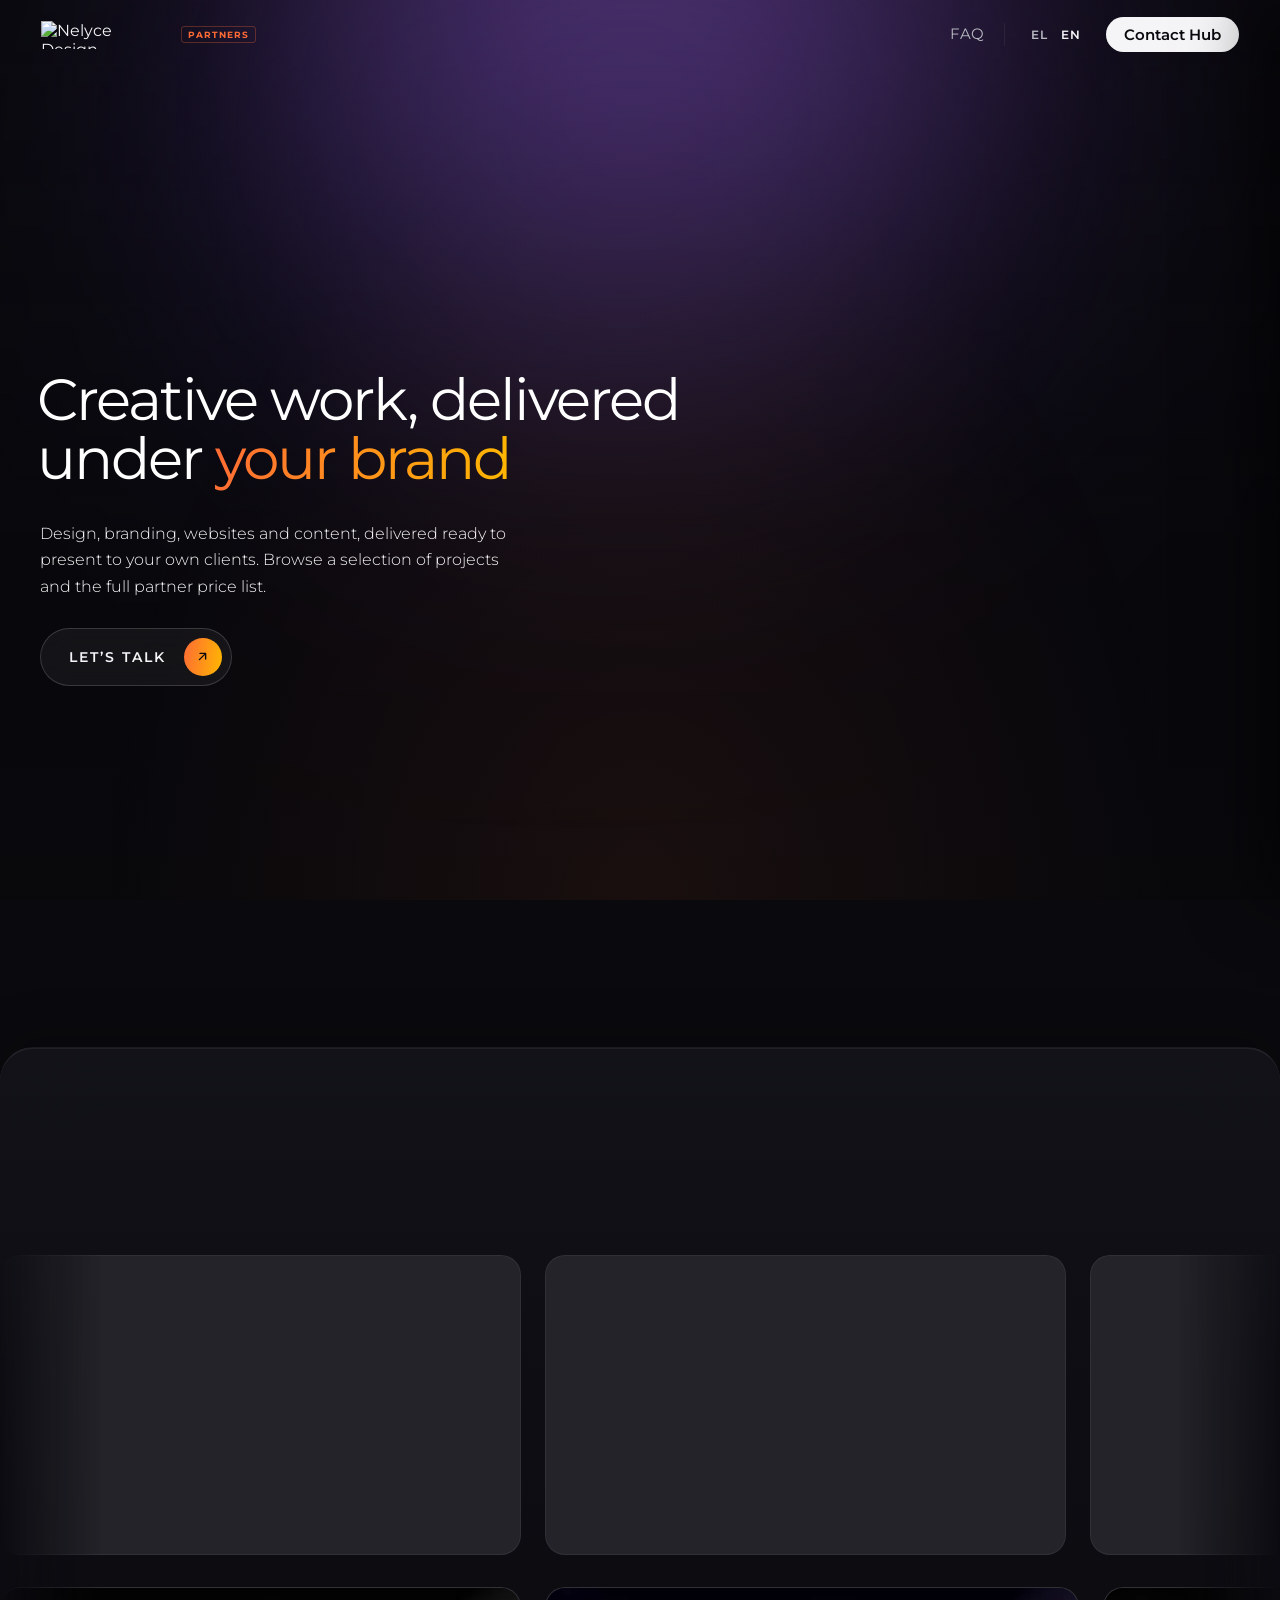
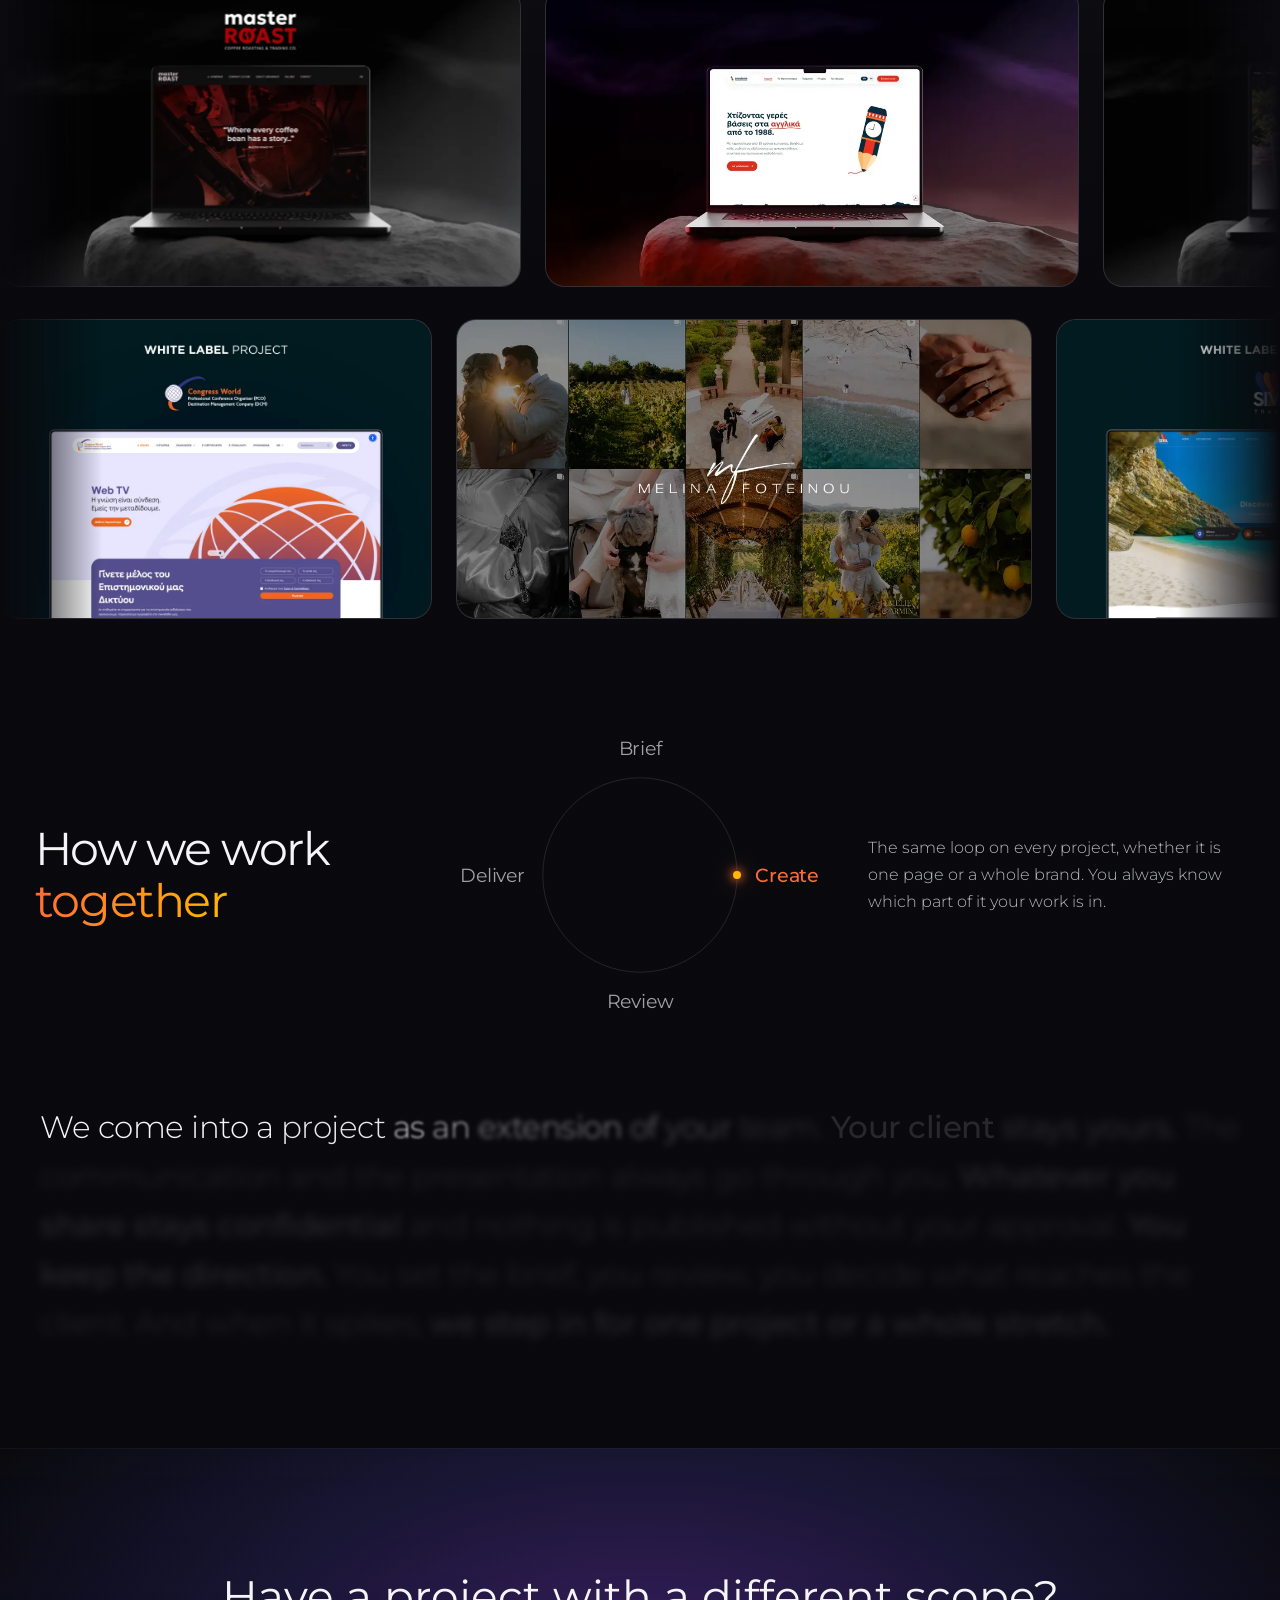
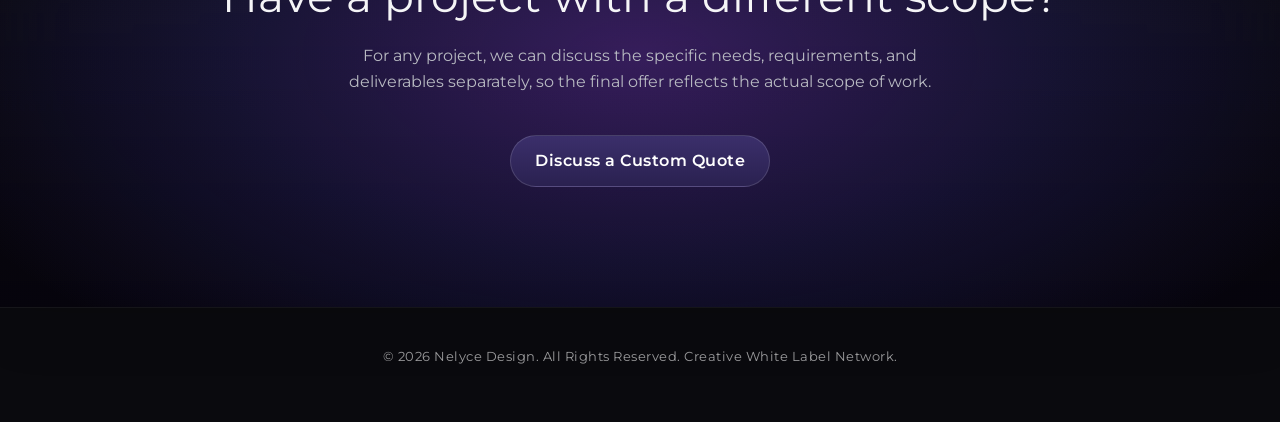
==== commit cfbe06cc: "The Greek is set in TikTok Sans It replaces Geologica everywhere the pages load a font, and it keeps" ====
--- a/index.html
+++ b/index.html
@@ -13,9 +13,9 @@
     <link rel="manifest" href="/site.webmanifest">
     <link rel="preconnect" href="https://fonts.googleapis.com">
     <link rel="preconnect" href="https://fonts.gstatic.com" crossorigin>
-    <link rel="preload" as="style" href="https://fonts.googleapis.com/css2?family=Geologica:wght@300;400;500;600;700&family=Montserrat:ital,wght@0,300;0,400;0,500;0,600;0,700;1,400;1,600&display=swap">
-    <link href="https://fonts.googleapis.com/css2?family=Geologica:wght@300;400;500;600;700&family=Montserrat:ital,wght@0,300;0,400;0,500;0,600;0,700;1,400;1,600&display=swap" rel="stylesheet" media="print" onload="this.media='all'; this.onload=null;">
-    <noscript><link href="https://fonts.googleapis.com/css2?family=Geologica:wght@300;400;500;600;700&family=Montserrat:ital,wght@0,300;0,400;0,500;0,600;0,700;1,400;1,600&display=swap" rel="stylesheet"></noscript>
+    <link rel="preload" as="style" href="https://fonts.googleapis.com/css2?family=TikTok+Sans:wght@300;400;500;600;700&family=Montserrat:ital,wght@0,300;0,400;0,500;0,600;0,700;1,400;1,600&display=swap">
+    <link href="https://fonts.googleapis.com/css2?family=TikTok+Sans:wght@300;400;500;600;700&family=Montserrat:ital,wght@0,300;0,400;0,500;0,600;0,700;1,400;1,600&display=swap" rel="stylesheet" media="print" onload="this.media='all'; this.onload=null;">
+    <noscript><link href="https://fonts.googleapis.com/css2?family=TikTok+Sans:wght@300;400;500;600;700&family=Montserrat:ital,wght@0,300;0,400;0,500;0,600;0,700;1,400;1,600&display=swap" rel="stylesheet"></noscript>
 <link type="text/css" rel="stylesheet" href="css/style.min.css"/>
 <link type="text/css" rel="stylesheet" href="css/home.css"/>
 </head>
--- a/css/style.min.css
+++ b/css/style.min.css
@@ -1 +1 @@
-*{box-sizing:border-box;margin:0;padding:0}:root{--bg-dark:#0a0a0e;--bg-card:#232329;--bg-card-hover:#2b2b33;--text-primary:#f5f5f7;--text-secondary:#b8bac2;--accent-orange:#ff6b35;--accent-amber:#ffb800;--border-color:rgba(255, 255, 255, 0.06);--border-hover:rgba(255, 107, 53, 0.3);--font-sans:'Montserrat',sans-serif;--font-serif:'Montserrat',sans-serif;--transition-smooth:all 0.4s cubic-bezier(0.25, 1, 0.5, 1);--fw-light:300;--fw-regular:400;--fw-medium:500;--fw-semibold:600;--fw-bold:700}html[data-lang=el]{--font-sans:'Geologica',sans-serif;--font-serif:'Geologica',sans-serif;--fw-regular:300;--fw-medium:400;--fw-semibold:500;--fw-bold:600}b,h1,h2,h3,h4,h5,h6,strong{font-weight:var(--fw-bold)}html{scroll-behavior:smooth;background-color:var(--bg-dark);color:var(--text-primary);font-family:var(--font-sans);-webkit-font-smoothing:antialiased}html.lenis.lenis-smooth{scroll-behavior:auto!important}body{overflow-x:hidden;position:relative;max-width:100vw}.container{width:100%;max-width:1200px;margin:0 auto;padding:0 24px}.text-center{text-align:center}.gradient-bg{position:fixed;inset:0;overflow:hidden;pointer-events:none;z-index:-3;--g-circle-size:80%;--g-color1:#3b5bdb;--g-color2:#7c3fd1;--g-color3:#2c2a6b;--g-color4:#5a4fe0;--g-color5:#8a3fb0}.gradients-container{position:relative;width:100%;height:100%;filter:blur(130px)}.mesh-gradient-scrim{position:fixed;inset:0;pointer-events:none;z-index:-2;background:linear-gradient(to bottom,rgba(8,8,12,.22) 0,rgba(8,8,12,.5) 30%,rgba(8,8,12,.72) 60%,rgba(8,8,12,.8) 100%)}.g1,.g2,.g3,.g4,.g5{position:absolute;width:var(--g-circle-size);height:var(--g-circle-size);top:calc(12% - var(--g-circle-size)/ 2);left:calc(50% - var(--g-circle-size)/ 2);border-radius:50%;opacity:.42;will-change:transform}.g1{background:radial-gradient(circle at center,var(--g-color1) 0,transparent 70%);transform-origin:center center;animation:gradient-move-vertical 25s ease infinite}.g2{background:radial-gradient(circle at center,var(--g-color2) 0,transparent 70%);transform-origin:calc(50% - 300px) center;animation:gradient-move-circle 30s reverse infinite}.g3{background:radial-gradient(circle at center,var(--g-color3) 0,transparent 70%);top:calc(12% - var(--g-circle-size)/ 2 + 100px);left:calc(50% - var(--g-circle-size)/ 2 - 150px);transform-origin:calc(50% + 300px) center;animation:gradient-move-circle 35s linear infinite}.g4{background:radial-gradient(circle at center,var(--g-color4) 0,transparent 70%);transform-origin:calc(50% - 150px) center;animation:gradient-move-horizontal 40s ease infinite;opacity:.35}.g5{background:radial-gradient(circle at center,var(--g-color5) 0,transparent 70%);width:calc(var(--g-circle-size) * 1.3);height:calc(var(--g-circle-size) * 1.3);top:calc(12% - var(--g-circle-size) * .65);left:calc(50% - var(--g-circle-size) * .65);transform-origin:calc(50% - 400px) calc(50% + 150px);animation:gradient-move-circle 45s ease infinite}@keyframes gradient-move-circle{0%{transform:rotate(0)}100%{transform:rotate(360deg)}}@keyframes gradient-move-vertical{0%{transform:translateY(-30%)}50%{transform:translateY(30%)}100%{transform:translateY(-30%)}}@keyframes gradient-move-horizontal{0%{transform:translateX(-25%) translateY(-5%)}50%{transform:translateX(25%) translateY(5%)}100%{transform:translateX(-25%) translateY(-5%)}}@media (max-width:768px){.gradients-container{filter:blur(80px)}.g1,.g2,.g3,.g4,.g5{opacity:.35}.mesh-gradient-scrim{background:linear-gradient(to bottom,rgba(8,8,12,.3) 0,rgba(8,8,12,.55) 25%,rgba(8,8,12,.75) 55%,rgba(8,8,12,.82) 100%)}}@media (prefers-reduced-motion:reduce){.g1,.g2,.g3,.g4,.g5{animation:none}}.night-sky{position:fixed;inset:0;overflow:hidden;pointer-events:none;z-index:-1;background:radial-gradient(ellipse at 50% 100%,rgba(255,107,53,.07) 0,transparent 60%),radial-gradient(ellipse at 50% -10%,rgba(255,184,0,.05) 0,transparent 55%)}.sparkle{position:absolute;background:currentColor;clip-path:polygon(50% 0%,61% 35%,100% 50%,61% 65%,50% 100%,39% 65%,0% 50%,39% 35%);opacity:0;filter:drop-shadow(0 0 7px currentColor);animation:sparkle-flow var(--flow-duration,16s) ease-in-out infinite;animation-delay:var(--flow-delay, 0s)}@keyframes sparkle-flow{0%{transform:translate(0,0) rotate(0) scale(.3);opacity:0}12%{opacity:var(--sparkle-opacity, .5);transform:translate(calc(var(--dx) * .12),calc(var(--dy) * .12)) rotate(60deg) scale(1)}50%{opacity:var(--sparkle-opacity, .5);transform:translate(calc(var(--dx) * .5),calc(var(--dy) * .5)) rotate(180deg) scale(.85)}88%{opacity:var(--sparkle-opacity, .5);transform:translate(calc(var(--dx) * .88),calc(var(--dy) * .88)) rotate(300deg) scale(1)}100%{transform:translate(var(--dx),var(--dy)) rotate(360deg) scale(.3);opacity:0}}@media (max-width:768px){.sparkle{filter:drop-shadow(0 0 3.5px currentColor)}}@media (prefers-reduced-motion:reduce){.sparkle{animation:none;opacity:.2}}.main-header{position:sticky;top:0;background:0 0;z-index:1000;padding:16px 24px;transition:padding .6s cubic-bezier(.25, 1, .5, 1)}.main-header.scrolled{padding:10px 24px}@supports not ((backdrop-filter:blur(1px)) or (-webkit-backdrop-filter:blur(1px))){.main-header.scrolled .nav-container{background:rgba(10,10,12,.94)}}.nav-container{display:flex;justify-content:space-between;align-items:center;width:100%;margin:0 auto;padding:0 16px;position:relative;max-width:3000px;border:1px solid transparent;border-radius:999px;transition:all .6s cubic-bezier(.25, 1, .5, 1)}.main-header.scrolled .nav-container{width:calc(100% - 72px);max-width:1140px;padding:15px 28px;background:rgba(18,18,24,.55);backdrop-filter:blur(24px) saturate(180%);-webkit-backdrop-filter:blur(24px) saturate(180%);border-color:rgba(255,255,255,.12);box-shadow:inset 0 1px 0 rgba(255,255,255,.14),inset 0 -1px 0 rgba(0,0,0,.4),0 10px 30px rgba(0,0,0,.35)}.logo{display:flex;align-items:center;gap:8px;text-decoration:none;color:inherit}.logo-img{height:28px;width:auto;display:block}.lang-switcher{display:flex;align-items:center;gap:2px}.lang-btn{font-family:var(--font-sans);font-size:12px;font-weight:var(--fw-semibold);letter-spacing:.5px;color:var(--text-secondary);background:0 0;border:none;border-radius:999px;padding:4px 6px;cursor:pointer;transition:var(--transition-smooth)}.lang-btn:hover{color:var(--text-primary)}.lang-btn.active{color:var(--text-primary)}.logo-badge{font-size:9px;background:0 0;color:var(--accent-orange);border:1px solid var(--border-hover);font-weight:var(--fw-bold);padding:2px 6px;border-radius:3px;letter-spacing:1px}.nav-cta{position:relative;font-size:15px;color:var(--text-secondary);text-decoration:none;padding-bottom:3px;transition:color .3s ease;white-space:nowrap}.nav-cta::after{content:'';position:absolute;left:0;bottom:0;width:100%;height:1px;background:var(--accent-orange);transform:scaleX(0);transform-origin:left center;transition:transform .35s cubic-bezier(.25, 1, .5, 1)}.nav-cta:hover{color:var(--text-primary)}.nav-cta:hover::after{transform:scaleX(1)}.nav-cta-primary{color:var(--bg-dark);background:var(--text-primary);font-weight:var(--fw-semibold);padding:8px 18px;border-radius:999px;transition:var(--transition-smooth)}.nav-cta-primary::after{display:none}.nav-cta-primary:hover{color:var(--bg-dark);background:var(--accent-orange)}.nav-right{display:flex;align-items:center;gap:20px}.nav-meta{display:flex;align-items:center;gap:14px;padding-left:20px;border-left:1px solid var(--border-color)}.mobile-menu-btn{display:none;flex-direction:column;justify-content:center;gap:5px;width:32px;height:32px;background:0 0;border:none;cursor:pointer;padding:0}.mobile-menu-btn span{display:block;width:100%;height:2px;background:var(--text-primary);border-radius:2px;transition:var(--transition-smooth)}.mobile-menu-btn.active span:first-child{transform:translateY(7px) rotate(45deg)}.mobile-menu-btn.active span:nth-child(2){opacity:0}.mobile-menu-btn.active span:nth-child(3){transform:translateY(-7px) rotate(-45deg)}.mobile-sidebar-overlay{position:fixed;inset:0;background:rgba(5,5,7,.7);backdrop-filter:blur(8px);-webkit-backdrop-filter:blur(8px);opacity:0;pointer-events:none;transition:opacity .35s ease;z-index:1400}.mobile-sidebar-overlay.open{opacity:1;pointer-events:auto}.mobile-sidebar{position:fixed;top:0;right:0;height:100%;width:330px;max-width:88vw;background:rgba(18,18,24,.72);backdrop-filter:blur(28px) saturate(180%);-webkit-backdrop-filter:blur(28px) saturate(180%);border-left:1px solid rgba(255,255,255,.1);box-shadow:-24px 0 60px rgba(0,0,0,.5);z-index:1500;display:flex;flex-direction:column;align-items:stretch;padding:92px 22px 28px;transform:translateX(100%);transition:transform .45s cubic-bezier(.25, 1, .5, 1)}@supports not ((backdrop-filter:blur(1px)) or (-webkit-backdrop-filter:blur(1px))){.mobile-sidebar{background:rgba(14,14,18,.98)}}.mobile-sidebar.open{transform:translateX(0)}.mobile-sidebar-close{position:absolute;top:22px;right:22px;width:40px;height:40px;border-radius:50%;border:1px solid var(--border-color);background:0 0;color:var(--text-secondary);font-size:22px;line-height:1;cursor:pointer;transition:var(--transition-smooth)}.mobile-sidebar-close:active,.mobile-sidebar-close:hover{color:var(--text-primary);border-color:var(--border-hover);transform:rotate(90deg)}.mobile-sidebar-nav{display:flex;flex-direction:column}.mobile-sidebar-link{display:flex;align-items:center;justify-content:space-between;gap:12px;font-size:19px;font-weight:var(--fw-medium);color:var(--text-primary);text-decoration:none;padding:17px 2px;border-bottom:1px solid var(--border-color);transition:var(--transition-smooth)}.mobile-sidebar-link::after{content:'\2192';font-size:17px;color:var(--text-secondary);opacity:.35;transition:var(--transition-smooth)}.mobile-sidebar-link:active,.mobile-sidebar-link:hover{color:var(--accent-orange);padding-left:10px}.mobile-sidebar-link:active::after,.mobile-sidebar-link:hover::after{color:var(--accent-orange);opacity:1;transform:translateX(4px)}.mobile-sidebar-footer{margin-top:auto;padding-top:22px;border-top:1px solid var(--border-color)}.mobile-sidebar .currency-btn{width:auto}.filter-drawer-overlay{position:fixed;inset:0;background:rgba(5,5,7,.6);backdrop-filter:blur(4px);-webkit-backdrop-filter:blur(4px);opacity:0;pointer-events:none;transition:opacity .3s ease;z-index:1400}.filter-drawer-overlay.open{opacity:1;pointer-events:auto}.filter-drawer{position:fixed;top:0;left:0;height:100%;width:340px;max-width:86vw;background:var(--bg-card);border-right:1px solid var(--border-color);box-shadow:20px 0 40px rgba(0,0,0,.4);z-index:1500;display:flex;flex-direction:column;transform:translateX(-100%);transition:transform .35s cubic-bezier(.25, 1, .5, 1)}.filter-drawer.open{transform:translateX(0)}.filter-drawer-header{display:flex;align-items:center;justify-content:space-between;padding:24px 24px 16px;border-bottom:1px solid var(--border-color);flex:0 0 auto}.filter-drawer-header h2{font-size:18px;font-weight:var(--fw-semibold)}.filter-drawer-close{width:32px;height:32px;border-radius:50%;border:none;background:rgba(255,255,255,.05);color:var(--text-primary);font-size:20px;line-height:1;cursor:pointer}.filter-drawer-body{flex:1;overflow-y:auto;padding:8px 24px 24px}.filter-group{padding:16px 0;border-bottom:1px solid var(--border-color)}.filter-group:last-child{border-bottom:none}.filter-group-header{display:flex;align-items:center;gap:10px;cursor:pointer;font-size:15px;font-weight:var(--fw-semibold);color:var(--text-primary)}.filter-group-items{display:flex;flex-direction:column;gap:10px;margin-top:12px;padding-left:26px}.filter-item-row{display:flex;align-items:center;gap:10px;font-size:13px;color:var(--text-secondary);cursor:pointer}.filter-group-header input,.filter-item-row input{accent-color:var(--accent-orange);width:16px;height:16px;flex:0 0 auto;cursor:pointer}.filter-drawer-footer{display:flex;align-items:center;gap:12px;padding:16px 24px 24px;border-top:1px solid var(--border-color);flex:0 0 auto}.filter-drawer-reset{background:0 0;border:none;color:var(--text-secondary);font-family:var(--font-sans);font-size:14px;cursor:pointer;white-space:nowrap}.filter-drawer-reset:hover{color:var(--text-primary)}.filter-drawer-apply{flex:1;text-align:center}.hero-section{padding:120px 0 60px 0;position:relative}.hero-badge{display:inline-block;font-size:13px;text-transform:uppercase;letter-spacing:3px;color:var(--accent-orange);margin-bottom:24px;font-weight:var(--fw-semibold)}.hero-title{font-family:var(--font-serif);font-size:56px;font-weight:var(--fw-regular);line-height:1.1;margin-bottom:24px;letter-spacing:-1px}.hero-subtitle{font-size:18px;color:rgba(255,255,255,.72);max-width:700px;margin:0 auto 40px auto;line-height:1.6;font-weight:var(--fw-light)}.hero-actions{display:flex;justify-content:center;gap:16px;margin-bottom:32px}.btn{display:inline-flex;align-items:center;justify-content:center;padding:14px 28px;font-family:var(--font-sans);font-size:15px;font-weight:var(--fw-medium);text-decoration:none;border-radius:4px;transition:var(--transition-smooth);cursor:pointer}.btn-primary{background:var(--text-primary);color:var(--bg-dark)}.btn-primary:hover{background:0 0;color:var(--text-primary);box-shadow:inset 0 0 0 1px rgba(255,255,255,.2)}.btn-secondary{background:0 0;color:var(--text-primary);box-shadow:inset 0 0 0 1px rgba(255,255,255,.1)}.btn-secondary:hover{box-shadow:inset 0 0 0 1px var(--accent-orange);color:var(--accent-orange)}.btn-large{padding:18px 36px;font-size:15px;letter-spacing:.5px}.hero-note{font-size:13px;color:rgba(255,255,255,.6);font-style:italic}.filter-section{padding:20px 0;margin-bottom:40px}.search-bar-wrapper{position:relative;max-width:480px;margin:0 auto 32px auto}.nav-search-wrapper{position:relative;display:flex;align-items:center;max-width:none;margin:0}.search-toggle-btn{display:flex;align-items:center;justify-content:center;width:34px;height:34px;flex-shrink:0;border:none;border-radius:50%;background:0 0;color:var(--text-secondary);cursor:pointer;transition:var(--transition-smooth)}.search-toggle-btn:hover{background:rgba(255,255,255,.06);color:var(--text-primary)}.nav-search-wrapper.is-open .search-toggle-btn{background:rgba(255,255,255,.06);color:var(--accent-orange)}.search-collapse{width:0;overflow:hidden;transition:width .3s cubic-bezier(.25, 1, .5, 1)}.nav-search-wrapper.is-open .search-collapse{width:200px}.nav-search-wrapper .search-input{width:200px;background:0 0;border:none;border-bottom:1px solid var(--border-color);border-radius:0;padding:6px 4px 6px 8px;font-size:14px}.nav-search-wrapper .search-input:focus{outline:0;border-bottom-color:var(--accent-orange);box-shadow:none}.nav-search-wrapper .search-suggestions{left:auto;right:0;width:240px}.mobile-only{display:none}.search-icon{position:absolute;top:50%;left:16px;transform:translateY(-50%);color:var(--text-secondary);pointer-events:none}.search-input{width:100%;background:rgba(0,0,0,.25);border:1px solid var(--border-color);border-radius:999px;color:var(--text-primary);font-family:var(--font-sans);font-size:15px;padding:13px 18px 13px 46px;transition:var(--transition-smooth)}.search-input::placeholder{color:var(--text-secondary)}.search-input:focus{outline:0;border-color:var(--accent-orange);box-shadow:0 0 0 3px rgba(255,107,53,.1)}.search-suggestions{position:absolute;top:calc(100% + 8px);left:0;width:100%;background:var(--bg-card);border:1px solid var(--border-hover);border-radius:12px;box-shadow:0 20px 40px rgba(0,0,0,.4);overflow:hidden;z-index:500;display:none}.search-suggestions.open{display:block}.search-suggestion{display:flex;align-items:baseline;justify-content:space-between;gap:12px;width:100%;background:0 0;border:none;color:var(--text-primary);text-align:left;padding:12px 18px;font-family:var(--font-sans);font-size:14px;cursor:pointer;transition:var(--transition-smooth)}.search-suggestion+.search-suggestion{border-top:1px solid var(--border-color)}.search-suggestion.active,.search-suggestion:hover{background:rgba(255,107,53,.08);color:var(--accent-orange)}.search-suggestion-category{font-size:11px;color:var(--text-secondary);text-transform:uppercase;letter-spacing:.5px;white-space:nowrap}.catalog-layout{display:flex;align-items:flex-start;gap:48px}.category-sidebar{position:sticky;top:110px;display:flex;flex-direction:column;gap:2px;width:220px;flex-shrink:0}.category-sidebar.is-unstuck{position:relative;top:auto}.category-sidebar-link{text-align:left;background:0 0;border:none;border-left:2px solid transparent;color:var(--text-secondary);font-family:var(--font-sans);font-size:14px;font-weight:var(--fw-medium);padding:10px 16px;cursor:pointer;transition:var(--transition-smooth)}.category-sidebar-link:hover{color:var(--text-primary)}.category-sidebar-link.active{color:var(--accent-orange);border-left-color:var(--accent-orange);background:rgba(255,107,53,.06)}.category-pills-mobile{display:none}.category-pills-row{display:flex;align-items:center;gap:10px}.filter-drawer-trigger{position:relative;flex:0 0 auto;width:38px;height:38px;border-radius:50%;background:rgba(255,255,255,.03);border:1px solid var(--border-color);color:var(--text-secondary);display:flex;align-items:center;justify-content:center;cursor:pointer;transition:var(--transition-smooth)}.filter-drawer-trigger::after{content:'';position:absolute;top:7px;bottom:7px;right:-6px;width:1px;background:var(--border-color)}.filter-drawer-trigger:hover{color:var(--text-primary);border-color:var(--border-hover)}.filter-drawer-trigger.has-custom-selection{color:var(--accent-orange);border-color:var(--accent-orange);background:rgba(255,107,53,.08)}.category-pills-scroll{flex:1;min-width:0;display:flex;gap:8px;overflow-x:auto;scrollbar-width:none;-ms-overflow-style:none;-webkit-overflow-scrolling:touch;padding:2px 0 4px}.category-pills-scroll::-webkit-scrollbar{display:none}.category-pill{flex:0 0 auto;white-space:nowrap;background:rgba(255,255,255,.03);border:1px solid var(--border-color);border-radius:999px;color:var(--text-secondary);font-family:var(--font-sans);font-size:13px;font-weight:var(--fw-medium);padding:9px 16px;cursor:pointer;transition:var(--transition-smooth)}.category-pill:hover{color:var(--text-primary);border-color:var(--border-hover)}.category-pill.active{color:var(--bg-dark);background:var(--accent-orange);border-color:var(--accent-orange)}.catalog-content{flex:1;min-width:0}.category-block{margin-bottom:100px;transition:transform .5s ease,opacity .5s ease}.category-header{display:flex;align-items:baseline;gap:16px;margin-bottom:32px;border-bottom:1px solid var(--border-color);padding-bottom:16px}.category-num{font-family:var(--font-serif);font-size:20px;color:var(--accent-orange);font-style:italic}.category-title{font-family:var(--font-serif);font-size:28px;font-weight:var(--fw-regular)}.pricing-grid{display:grid;grid-template-columns:repeat(2,1fr);gap:24px}.grid-3{grid-template-columns:repeat(3,1fr)}.price-card{background:linear-gradient(160deg,rgba(255,255,255,.05) 0,rgba(255,255,255,0) 45%),rgba(35,35,41,.55);border:1px solid rgba(255,255,255,.09);border-radius:8px;padding:32px;display:flex;flex-direction:column;justify-content:space-between;position:relative;overflow:hidden;box-shadow:inset 0 1px 0 rgba(255,255,255,.06);transition:var(--transition-smooth)}.price-card::before{content:'';position:absolute;top:0;left:0;width:100%;height:2px;background:linear-gradient(90deg,transparent,var(--accent-orange),transparent);transform:scaleX(0);transition:var(--transition-smooth)}.price-card:hover{background:linear-gradient(160deg,rgba(255,255,255,.08) 0,rgba(255,255,255,0) 45%),rgba(43,43,51,.6);border-color:var(--border-hover);transform:translateY(-4px);box-shadow:inset 0 1px 0 rgba(255,255,255,.08),0 12px 30px rgba(0,0,0,.4),0 0 20px rgba(255,107,53,.03)}.price-card:hover::before{transform:scaleX(1)}.item-title{font-size:18px;font-weight:var(--fw-semibold);margin-bottom:12px;letter-spacing:-.3px}.card-badge+.item-title{margin-top:26px}.item-desc{font-size:15px;color:var(--text-secondary);line-height:1.6;font-weight:var(--fw-light);margin-bottom:32px}.category-preview{position:relative;margin-bottom:32px;border-radius:12px;overflow:hidden;box-shadow:0 14px 30px rgba(0,0,0,.35);cursor:pointer}.category-preview-img{display:block;width:100%;height:320px;max-height:320px;object-fit:cover;transition:transform .5s cubic-bezier(.25, 1, .5, 1);position:relative;z-index:0}.category-preview:hover .category-preview-img{transform:scale(1.04)}.category-preview::before{content:'';position:absolute;inset:0;z-index:1;background:rgba(0,0,0,.18);transition:opacity .35s ease;pointer-events:none}.category-preview:hover::before{opacity:0}.category-preview::after{content:'';position:absolute;inset:0;z-index:1;background:linear-gradient(to top,rgba(0,0,0,.65) 0,rgba(0,0,0,0) 55%);opacity:1;transition:opacity .35s ease,background .35s ease;pointer-events:none}.category-preview:hover::after{opacity:1;background:linear-gradient(to top,rgba(0,0,0,.78) 0,rgba(0,0,0,0) 50%)}.category-preview-link{position:absolute;left:20px;bottom:20px;z-index:2;display:inline-flex;align-items:center;gap:8px;padding:10px 18px;border-radius:999px;border:1px solid rgba(255,255,255,.35);background:rgba(10,10,12,.45);backdrop-filter:blur(8px);-webkit-backdrop-filter:blur(8px);color:#fff;font-size:14px;font-weight:var(--fw-semibold);text-decoration:none;opacity:1;transform:translateY(0);transition:var(--transition-smooth)}.category-preview-link:focus-visible,.category-preview:hover .category-preview-link{background:rgba(255,107,53,.92);border-color:rgba(255,107,53,.92);box-shadow:0 6px 20px rgba(255,107,53,.35)}.category-preview-link svg{flex-shrink:0;transition:transform .25s ease}.category-preview-link:hover svg{transform:translateX(3px)}.category-preview-carousel{height:320px}.preview-slide{position:absolute;inset:0;transform:translateX(100%);transition:transform .6s cubic-bezier(.65, 0, .35, 1)}.preview-slide.is-active{transform:translateX(0)}.preview-slide.is-leaving{transform:translateX(-100%)}.preview-slide.no-transition{transition:none}.preview-slide .category-preview-img{height:100%;max-height:none}@media (prefers-reduced-motion:reduce){.preview-slide{transition:none}}.preview-dots{position:absolute;right:20px;bottom:20px;z-index:2;display:flex;gap:8px}.preview-dot{width:8px;height:8px;padding:0;border:none;border-radius:50%;background:rgba(255,255,255,.45);cursor:pointer;transition:var(--transition-smooth)}.preview-dot:focus-visible,.preview-dot:hover{background:rgba(255,255,255,.8)}.preview-dot.active{background:#ff6b35;transform:scale(1.2)}.category-preview-inline{grid-column:1/-1;margin:-4px 0 8px}.category-preview-inline .category-preview-img{height:230px;max-height:230px}@media (max-width:768px){.category-preview-img{height:240px;max-height:240px}.category-preview-carousel{height:240px}.category-preview-inline .category-preview-img{height:190px;max-height:190px}.category-preview::before{opacity:0}.category-preview::after{opacity:1;background:linear-gradient(to top,rgba(0,0,0,.6) 0,rgba(0,0,0,0) 60%)}.category-preview-link{opacity:1;transform:translateY(0);padding:8px 14px;font-size:13px}}.card-footer{display:flex;align-items:baseline;flex-wrap:wrap;gap:6px;margin-top:auto}.card-footer .customize-btn{order:99;flex:1 0 100%;display:flex;align-items:center;justify-content:center;gap:8px;width:calc(100% + 64px);margin:20px -32px -32px -32px;padding:14px 32px;border:none;border-top:1px solid var(--border-color);border-radius:0;background:rgba(255,255,255,.06)}.card-footer .customize-btn:hover{background:var(--accent-orange);color:#000;border-top-color:var(--accent-orange)}.card-footer .customize-btn::before{content:'';display:inline-block;width:15px;height:15px;flex-shrink:0;background-color:currentColor;-webkit-mask-image:url("data:image/svg+xml,%3Csvg xmlns='http://www.w3.org/2000/svg' viewBox='0 0 24 24'%3E%3Cpath d='M19.14 12.94c.04-.3.06-.61.06-.94s-.02-.64-.07-.94l2.03-1.58c.18-.14.23-.41.12-.61l-1.92-3.32c-.12-.22-.37-.29-.59-.22l-2.39.96c-.5-.38-1.03-.7-1.62-.94L14.4 2.81c-.04-.24-.24-.41-.48-.41h-3.84c-.24 0-.43.17-.47.41L9.25 5.35c-.59.24-1.13.56-1.62.94L5.24 5.33c-.22-.08-.47 0-.59.22L2.74 8.87c-.12.21-.08.47.12.61l2.03 1.58C4.84 11.36 4.8 11.69 4.8 12s.02.64.07.94l-2.03 1.58c-.18.14-.23.41-.12.61l1.92 3.32c.12.22.37.29.59.22l2.39-.96c.5.38 1.03.7 1.62.94l.36 2.54c.05.24.24.41.48.41h3.84c.24 0 .44-.17.47-.41l.36-2.54c.59-.24 1.13-.56 1.62-.94l2.39.96c.22.08.47 0 .59-.22l1.92-3.32c.12-.22.07-.47-.12-.61l-2.03-1.58zM12 15.6c-1.98 0-3.6-1.62-3.6-3.6s1.62-3.6 3.6-3.6 3.6 1.62 3.6 3.6-1.62 3.6-3.6 3.6z'/%3E%3C/svg%3E");mask-image:url("data:image/svg+xml,%3Csvg xmlns='http://www.w3.org/2000/svg' viewBox='0 0 24 24'%3E%3Cpath d='M19.14 12.94c.04-.3.06-.61.06-.94s-.02-.64-.07-.94l2.03-1.58c.18-.14.23-.41.12-.61l-1.92-3.32c-.12-.22-.37-.29-.59-.22l-2.39.96c-.5-.38-1.03-.7-1.62-.94L14.4 2.81c-.04-.24-.24-.41-.48-.41h-3.84c-.24 0-.43.17-.47.41L9.25 5.35c-.59.24-1.13.56-1.62.94L5.24 5.33c-.22-.08-.47 0-.59.22L2.74 8.87c-.12.21-.08.47.12.61l2.03 1.58C4.84 11.36 4.8 11.69 4.8 12s.02.64.07.94l-2.03 1.58c-.18.14-.23.41-.12.61l1.92 3.32c.12.22.37.29.59.22l2.39-.96c.5.38 1.03.7 1.62.94l.36 2.54c.05.24.24.41.48.41h3.84c.24 0 .44-.17.47-.41l.36-2.54c.59-.24 1.13-.56 1.62-.94l2.39.96c.22.08.47 0 .59-.22l1.92-3.32c.12-.22.07-.47-.12-.61l-2.03-1.58zM12 15.6c-1.98 0-3.6-1.62-3.6-3.6s1.62-3.6 3.6-3.6 3.6 1.62 3.6 3.6-1.62 3.6-3.6 3.6z'/%3E%3C/svg%3E");-webkit-mask-size:contain;mask-size:contain;-webkit-mask-repeat:no-repeat;mask-repeat:no-repeat}.card-footer .customize-btn:hover::before{animation:gear-spin 3.5s linear infinite}@keyframes gear-spin{from{transform:rotate(0)}to{transform:rotate(360deg)}}@media (max-width:480px){.card-footer .customize-btn{width:calc(100% + 48px);margin:16px -24px -24px -24px;padding:12px 24px}}.addon-item .customize-btn{margin-top:4px}.price-label{font-size:14px;color:var(--text-secondary);text-transform:lowercase}.price-amount{font-family:var(--font-sans);font-size:24px;font-weight:var(--fw-bold);color:var(--text-primary)}.price-unit{font-size:15px;font-weight:var(--fw-regular);color:var(--text-secondary)}.wide-card{grid-column:span 2}.feature-highlight{background:linear-gradient(180deg,#16161e 0,var(--bg-card) 100%);border-color:rgba(255,107,53,.15)}.card-badge{position:absolute;top:16px;right:16px;font-size:10px;font-weight:var(--fw-semibold);text-transform:uppercase;color:var(--accent-amber);letter-spacing:1px;background:rgba(255,184,0,.08);padding:4px 8px;border-radius:4px}.full-width-accent{grid-column:span 2;background:rgba(255,107,53,.02)}.container-sub-block{grid-column:span 2;background:rgba(255,255,255,.01)}.sub-block-title{font-size:15px;text-transform:uppercase;letter-spacing:1px;color:var(--text-secondary);margin-bottom:20px;font-weight:var(--fw-semibold)}.sub-pricing-row{display:flex;gap:20px}.sub-pricing-row.row-3{display:grid;grid-template-columns:repeat(3,1fr)}.sub-item{flex:1;background:rgba(0,0,0,.2);padding:20px;border-radius:6px;border:1px solid rgba(255,255,255,.02);display:flex;flex-wrap:wrap;justify-content:flex-start;align-items:center;gap:8px 14px}.sub-item h4{font-size:15px;font-weight:var(--fw-medium)}.sub-price{font-weight:var(--fw-semibold);color:var(--accent-orange);font-size:15px;margin-left:auto}.addons-container{margin-top:32px;background:#0f0f13;border:1px dashed rgba(255,255,255,.08);border-radius:8px;padding:28px}.addons-title{font-family:var(--font-serif);font-size:18px;margin-bottom:20px;font-weight:var(--fw-regular)}.addons-grid{display:grid;grid-template-columns:repeat(4,1fr);gap:16px}.addon-item{background:rgba(255,255,255,.02);padding:16px;border-radius:4px;display:flex;flex-direction:column;align-items:flex-start;gap:8px}.addon-name{font-size:13px;color:var(--text-secondary)}.addon-value{font-size:15px;font-weight:var(--fw-semibold);color:var(--text-primary)}.resource-links-grid{display:grid;grid-template-columns:repeat(2,1fr);gap:20px;margin-top:32px}.resource-card{background:rgba(255,255,255,.02);border:1px solid var(--border-color);padding:24px;border-radius:6px;display:flex;justify-content:space-between;align-items:center;text-decoration:none;color:var(--text-primary);transition:var(--transition-smooth)}.resource-card h4{font-size:15px;margin-bottom:6px;font-weight:var(--fw-semibold)}.resource-card p{font-size:14px;color:var(--text-secondary)}.resource-arrow{font-size:18px;color:var(--text-secondary);transition:var(--transition-smooth)}.resource-card:hover{border-color:rgba(255,255,255,.15);background:rgba(255,255,255,.04)}.resource-card:hover .resource-arrow{transform:translateX(4px);color:var(--accent-orange)}.ecommerce-management-box{margin-top:40px;background:linear-gradient(90deg,#131318 0,#1c1c24 100%);border:1px solid var(--border-color);padding:32px;border-radius:8px;display:flex;flex-direction:column;align-items:flex-start;gap:24px}.ecommerce-management-box h3{font-family:var(--font-serif);font-size:22px;margin-bottom:8px;font-weight:var(--fw-regular)}.ecommerce-management-box p{font-size:15px;color:var(--text-secondary);max-width:600px;line-height:1.5}.emb-price{display:grid;grid-template-columns:1fr auto;column-gap:16px;row-gap:6px;align-items:center;width:100%}.emb-label{grid-column:1/-1;font-size:11px;text-transform:uppercase;letter-spacing:1px;color:var(--text-secondary)}.emb-value{font-size:28px;font-weight:var(--fw-bold);color:var(--accent-orange)}.emb-price .customize-btn{justify-self:end}.emb-unit{font-size:15px;color:var(--text-secondary);font-weight:var(--fw-regular)}.category-disclaimer{margin-top:24px;background:rgba(255,255,255,.01);padding:16px 20px;border-left:2px solid rgba(255,255,255,.1);font-size:14px;color:var(--text-secondary);line-height:1.5}.final-cta-section{position:relative;padding:120px 0;border-top:1px solid var(--border-color);background:radial-gradient(ellipse 78% 108% at 50% 45%,rgba(124,63,209,.4) 0,rgba(90,79,224,.17) 42%,transparent 76%),linear-gradient(to bottom,rgba(7,5,14,0) 0,rgba(7,5,14,.4) 40%,rgba(6,4,12,.88) 78%,rgba(6,4,12,.96) 100%)}.cta-title{font-family:var(--font-serif);font-size:44px;font-weight:var(--fw-regular);margin-bottom:20px}.cta-desc{font-size:16px;color:var(--text-secondary);max-width:650px;margin:0 auto 40px auto;line-height:1.6}.cta-button-holder{display:flex;justify-content:center;gap:16px;flex-wrap:wrap}footer.main-footer{padding:40px 0;border-top:1px solid var(--border-color);font-size:13px;color:rgba(255,255,255,.6);letter-spacing:.5px}.animate-fade{opacity:0;transform:translateY(20px);animation:fadeUp .8s cubic-bezier(.25,1,.5,1) forwards}.hero-title{animation-delay:.1s}.hero-subtitle{animation-delay:.2s}.hero-actions{animation-delay:.3s}.hero-note{animation-delay:.4s}@keyframes fadeUp{to{opacity:1;transform:translateY(0)}}.scroll-reveal{opacity:0;transform:translateY(40px);transition:opacity .8s ease,transform .8s cubic-bezier(.25, 1, .5, 1)}.scroll-reveal.revealed{opacity:1;transform:translateY(0)}@media (max-width:1024px){.pricing-grid.grid-3{grid-template-columns:repeat(2,1fr)}.addons-grid{grid-template-columns:repeat(2,1fr)}.hero-title{font-size:46px}}@media (max-width:768px){.main-header,.main-header.scrolled{padding-left:12px;padding-right:12px}.nav-container{padding:0 16px}.nav-right .currency-dropdown-header,.nav-right .nav-cta-header{display:none}.nav-meta{padding-left:0;border-left:none}.main-header.scrolled .nav-container{width:100%;max-width:none;padding:12px 16px}.main-header.pills-stuck{background:var(--bg-dark)}.nav-search-wrapper{display:none}.mobile-only{display:block}.category-sidebar{display:none}.category-pills-mobile{display:block;position:sticky;top:74px;z-index:900;background:var(--bg-dark);border-bottom:1px solid var(--border-color);padding:12px 0;margin-bottom:28px}.mobile-menu-btn{display:flex}.hero-section{padding:90px 0 50px 0}.hero-title{font-size:34px}.hero-subtitle{font-size:16px}.hero-actions{flex-direction:column;gap:12px}.hero-actions .btn{width:100%}.pricing-grid{grid-template-columns:1fr}.pricing-grid.grid-3{grid-template-columns:1fr}.container-sub-block,.full-width-accent,.wide-card{grid-column:span 1}.sub-pricing-row,.sub-pricing-row.row-3{grid-template-columns:1fr;flex-direction:column}.sub-item{flex-direction:column;align-items:flex-start;gap:8px}.addons-grid{grid-template-columns:1fr}.resource-links-grid{grid-template-columns:1fr}.resource-card{flex-direction:column;align-items:flex-start;gap:12px}.ecommerce-management-box{flex-direction:column;align-items:flex-start;gap:24px}.emb-price{align-items:flex-start}.category-header{flex-wrap:wrap}.category-title{font-size:22px}.cta-title{font-size:30px}.cta-desc{font-size:15px}.cta-button-holder{flex-direction:column;align-items:stretch}}@media (max-width:480px){.nav-container{padding:0 12px}.logo-img{height:22px}.logo-badge{font-size:8px;padding:2px 5px}.nav-right{gap:10px}.lang-btn{padding:5px 9px;font-size:10px}.hero-title{font-size:28px}.hero-badge{font-size:11px;letter-spacing:2px}.hero-subtitle{font-size:15px}.hero-note{font-size:11px}.container{padding:0 16px}.price-card{padding:24px}.item-title{font-size:16px}.price-amount{font-size:20px}.category-num{font-size:16px}.category-title{font-size:19px}.addons-container{padding:20px}.ecommerce-management-box{padding:24px}.emb-value{font-size:22px}.cta-title{font-size:24px}.btn-large{padding:14px 24px;font-size:14px}}.customize-btn{font-family:var(--font-sans);font-size:12px;font-weight:var(--fw-semibold);color:var(--text-primary);background:rgba(255,255,255,.08);border:1px solid rgba(255,255,255,.25);border-radius:6px;padding:8px 14px;cursor:pointer;transition:var(--transition-smooth);white-space:nowrap}.customize-btn:hover{background:var(--accent-orange);color:#000;border-color:var(--accent-orange)}body.customize-open{overflow:hidden}.customize-overlay{position:fixed;inset:0;background:rgba(5,5,7,.7);backdrop-filter:blur(6px);-webkit-backdrop-filter:blur(6px);display:flex;align-items:center;justify-content:center;padding:24px;opacity:0;pointer-events:none;transition:opacity .3s ease;z-index:2000}.customize-overlay.open{opacity:1;pointer-events:auto}.currency-dropdown{position:relative}.currency-btn{display:flex;align-items:center;gap:6px;font-family:var(--font-sans);font-size:13px;font-weight:var(--fw-semibold);color:var(--text-secondary);background:0 0;border:none;padding:0;cursor:pointer;white-space:nowrap;transition:var(--transition-smooth)}.currency-btn:hover{color:var(--text-primary)}.currency-btn svg{flex-shrink:0}.currency-caret{transition:transform .25s ease}.currency-dropdown.open .currency-caret{transform:rotate(180deg)}.currency-dropdown-list{position:absolute;top:calc(100% + 10px);right:0;width:240px;max-height:320px;overflow-y:auto;background:var(--bg-card);border:1px solid var(--border-hover);border-radius:12px;box-shadow:0 20px 40px rgba(0,0,0,.4);z-index:1200;display:none;overscroll-behavior:contain;scrollbar-width:thin;scrollbar-color:rgba(255,255,255,0.18) transparent}.currency-dropdown-list::-webkit-scrollbar{width:6px}.currency-dropdown-list::-webkit-scrollbar-track{background:0 0}.currency-dropdown-list::-webkit-scrollbar-thumb{background:rgba(255,255,255,.18);border-radius:100px}.currency-dropdown-list::-webkit-scrollbar-thumb:hover{background:rgba(255,255,255,.3)}.currency-dropdown.open .currency-dropdown-list{display:block}.currency-dropdown-option{display:flex;align-items:center;gap:10px;width:100%;background:0 0;border:none;color:var(--text-primary);text-align:left;padding:10px 16px;font-family:var(--font-sans);font-size:13px;cursor:pointer;transition:var(--transition-smooth)}.currency-dropdown-option+.currency-dropdown-option{border-top:1px solid var(--border-color)}.currency-dropdown-option:hover{background:rgba(255,107,53,.08);color:var(--accent-orange)}.currency-dropdown-option.active{color:var(--accent-orange);font-weight:var(--fw-semibold)}.currency-dropdown-option-name{color:var(--text-secondary);font-size:12px;margin-left:auto}.currency-dropdown-option.active .currency-dropdown-option-name,.currency-dropdown-option:hover .currency-dropdown-option-name{color:inherit}.currency-dropdown-mobile{align-self:stretch}.currency-dropdown-mobile .currency-btn{width:100%}.currency-dropdown-mobile .currency-caret{margin-left:auto}.currency-dropdown-mobile .currency-dropdown-list{left:0;right:0;width:auto}.mobile-sidebar-footer .currency-dropdown-list{top:auto;bottom:calc(100% + 10px)}.customize-modal{position:relative;width:100%;max-width:460px;max-height:90vh;overflow-y:auto;background:var(--bg-card);border:1px solid var(--border-hover);border-radius:12px;padding:36px 32px 32px;box-shadow:0 30px 60px rgba(0,0,0,.5);transform:translateY(10px);transition:transform .3s ease}.customize-overlay.open .customize-modal{transform:translateY(0)}.customize-close{position:absolute;top:14px;right:14px;width:32px;height:32px;border-radius:50%;border:none;background:rgba(255,255,255,.05);color:var(--text-primary);font-size:20px;line-height:1;cursor:pointer;transition:var(--transition-smooth)}.customize-close:hover{background:rgba(255,255,255,.12)}.customize-title{font-size:20px;font-weight:var(--fw-semibold);margin-bottom:10px;padding-right:24px}.customize-desc{font-size:15px;color:var(--text-secondary);line-height:1.6;font-weight:var(--fw-light);margin-bottom:24px}.customize-params{max-height:45vh;overflow-y:auto;padding:4px 0 16px;border-top:1px solid var(--border-color);border-bottom:1px solid var(--border-color);margin-bottom:20px}.customize-param-group{padding:12px 0}.customize-param-group+.customize-param-group{border-top:1px solid rgba(255,255,255,.04)}.customize-param-row{display:flex;align-items:center;justify-content:space-between;gap:16px}.customize-param-label{font-size:14px;color:var(--text-secondary);line-height:1.4}.customize-param-note{font-size:11px;color:var(--text-secondary);opacity:.75;font-style:italic;margin-top:8px;line-height:1.4}.customize-select{background:rgba(0,0,0,.25);border:1px solid var(--border-color);border-radius:6px;color:var(--text-primary);font-family:var(--font-sans);font-size:14px;padding:8px 10px;cursor:pointer;max-width:180px}.customize-toggle{position:relative;display:inline-block;width:42px;height:24px;flex-shrink:0;cursor:pointer}.customize-toggle input{opacity:0;width:0;height:0}.customize-toggle-track{position:absolute;inset:0;background:rgba(255,255,255,.1);border-radius:999px;transition:var(--transition-smooth)}.customize-toggle-track::before{content:'';position:absolute;width:18px;height:18px;left:3px;top:3px;background:var(--text-primary);border-radius:50%;transition:var(--transition-smooth)}.customize-toggle input:checked+.customize-toggle-track{background:linear-gradient(135deg,var(--accent-orange),var(--accent-amber))}.customize-toggle input:checked+.customize-toggle-track::before{transform:translateX(18px);background:#000}.calc-qty{display:flex;align-items:center;gap:10px;background:rgba(0,0,0,.25);border-radius:6px;padding:4px}.qty-btn{width:28px;height:28px;border-radius:4px;border:none;background:rgba(255,255,255,.06);color:var(--text-primary);font-size:16px;cursor:pointer;transition:var(--transition-smooth)}.qty-btn:hover{background:var(--accent-orange);color:#000}.qty-input{width:40px;text-align:center;background:0 0;border:none;color:var(--text-primary);font-family:var(--font-sans);font-size:15px;-moz-appearance:textfield}.qty-input::-webkit-inner-spin-button,.qty-input::-webkit-outer-spin-button{-webkit-appearance:none;margin:0}.calc-qty.calc-qty-disabled{opacity:.35;pointer-events:none}.customize-total-row{display:flex;align-items:baseline;justify-content:space-between;margin-bottom:28px}.customize-total-label{font-size:14px;color:var(--text-secondary);text-transform:uppercase;letter-spacing:.5px}.customize-total-value{font-size:30px;font-weight:var(--fw-bold);color:var(--accent-orange)}.customize-email-btn{display:flex;width:100%;text-decoration:none}@media (max-width:480px){.customize-modal{padding:28px 20px 24px}.customize-title{font-size:18px}.customize-total-value{font-size:26px}}+*{box-sizing:border-box;margin:0;padding:0}:root{--bg-dark:#0a0a0e;--bg-card:#232329;--bg-card-hover:#2b2b33;--text-primary:#f5f5f7;--text-secondary:#b8bac2;--accent-orange:#ff6b35;--accent-amber:#ffb800;--border-color:rgba(255, 255, 255, 0.06);--border-hover:rgba(255, 107, 53, 0.3);--font-sans:'Montserrat',sans-serif;--font-serif:'Montserrat',sans-serif;--transition-smooth:all 0.4s cubic-bezier(0.25, 1, 0.5, 1);--fw-light:300;--fw-regular:400;--fw-medium:500;--fw-semibold:600;--fw-bold:700}html[data-lang=el]{--font-sans:'TikTok Sans',sans-serif;--font-serif:'TikTok Sans',sans-serif}b,h1,h2,h3,h4,h5,h6,strong{font-weight:var(--fw-bold)}html{scroll-behavior:smooth;background-color:var(--bg-dark);color:var(--text-primary);font-family:var(--font-sans);-webkit-font-smoothing:antialiased}html.lenis.lenis-smooth{scroll-behavior:auto!important}body{overflow-x:hidden;position:relative;max-width:100vw}.container{width:100%;max-width:1200px;margin:0 auto;padding:0 24px}.text-center{text-align:center}.gradient-bg{position:fixed;inset:0;overflow:hidden;pointer-events:none;z-index:-3;--g-circle-size:80%;--g-color1:#3b5bdb;--g-color2:#7c3fd1;--g-color3:#2c2a6b;--g-color4:#5a4fe0;--g-color5:#8a3fb0}.gradients-container{position:relative;width:100%;height:100%;filter:blur(130px)}.mesh-gradient-scrim{position:fixed;inset:0;pointer-events:none;z-index:-2;background:linear-gradient(to bottom,rgba(8,8,12,.22) 0,rgba(8,8,12,.5) 30%,rgba(8,8,12,.72) 60%,rgba(8,8,12,.8) 100%)}.g1,.g2,.g3,.g4,.g5{position:absolute;width:var(--g-circle-size);height:var(--g-circle-size);top:calc(12% - var(--g-circle-size)/ 2);left:calc(50% - var(--g-circle-size)/ 2);border-radius:50%;opacity:.42;will-change:transform}.g1{background:radial-gradient(circle at center,var(--g-color1) 0,transparent 70%);transform-origin:center center;animation:gradient-move-vertical 25s ease infinite}.g2{background:radial-gradient(circle at center,var(--g-color2) 0,transparent 70%);transform-origin:calc(50% - 300px) center;animation:gradient-move-circle 30s reverse infinite}.g3{background:radial-gradient(circle at center,var(--g-color3) 0,transparent 70%);top:calc(12% - var(--g-circle-size)/ 2 + 100px);left:calc(50% - var(--g-circle-size)/ 2 - 150px);transform-origin:calc(50% + 300px) center;animation:gradient-move-circle 35s linear infinite}.g4{background:radial-gradient(circle at center,var(--g-color4) 0,transparent 70%);transform-origin:calc(50% - 150px) center;animation:gradient-move-horizontal 40s ease infinite;opacity:.35}.g5{background:radial-gradient(circle at center,var(--g-color5) 0,transparent 70%);width:calc(var(--g-circle-size) * 1.3);height:calc(var(--g-circle-size) * 1.3);top:calc(12% - var(--g-circle-size) * .65);left:calc(50% - var(--g-circle-size) * .65);transform-origin:calc(50% - 400px) calc(50% + 150px);animation:gradient-move-circle 45s ease infinite}@keyframes gradient-move-circle{0%{transform:rotate(0)}100%{transform:rotate(360deg)}}@keyframes gradient-move-vertical{0%{transform:translateY(-30%)}50%{transform:translateY(30%)}100%{transform:translateY(-30%)}}@keyframes gradient-move-horizontal{0%{transform:translateX(-25%) translateY(-5%)}50%{transform:translateX(25%) translateY(5%)}100%{transform:translateX(-25%) translateY(-5%)}}@media (max-width:768px){.gradients-container{filter:blur(80px)}.g1,.g2,.g3,.g4,.g5{opacity:.35}.mesh-gradient-scrim{background:linear-gradient(to bottom,rgba(8,8,12,.3) 0,rgba(8,8,12,.55) 25%,rgba(8,8,12,.75) 55%,rgba(8,8,12,.82) 100%)}}@media (prefers-reduced-motion:reduce){.g1,.g2,.g3,.g4,.g5{animation:none}}.night-sky{position:fixed;inset:0;overflow:hidden;pointer-events:none;z-index:-1;background:radial-gradient(ellipse at 50% 100%,rgba(255,107,53,.07) 0,transparent 60%),radial-gradient(ellipse at 50% -10%,rgba(255,184,0,.05) 0,transparent 55%)}.sparkle{position:absolute;background:currentColor;clip-path:polygon(50% 0%,61% 35%,100% 50%,61% 65%,50% 100%,39% 65%,0% 50%,39% 35%);opacity:0;filter:drop-shadow(0 0 7px currentColor);animation:sparkle-flow var(--flow-duration,16s) ease-in-out infinite;animation-delay:var(--flow-delay, 0s)}@keyframes sparkle-flow{0%{transform:translate(0,0) rotate(0) scale(.3);opacity:0}12%{opacity:var(--sparkle-opacity, .5);transform:translate(calc(var(--dx) * .12),calc(var(--dy) * .12)) rotate(60deg) scale(1)}50%{opacity:var(--sparkle-opacity, .5);transform:translate(calc(var(--dx) * .5),calc(var(--dy) * .5)) rotate(180deg) scale(.85)}88%{opacity:var(--sparkle-opacity, .5);transform:translate(calc(var(--dx) * .88),calc(var(--dy) * .88)) rotate(300deg) scale(1)}100%{transform:translate(var(--dx),var(--dy)) rotate(360deg) scale(.3);opacity:0}}@media (max-width:768px){.sparkle{filter:drop-shadow(0 0 3.5px currentColor)}}@media (prefers-reduced-motion:reduce){.sparkle{animation:none;opacity:.2}.btn:active,.btn:focus-visible,.btn:hover{transform:none}}.main-header{position:sticky;top:0;background:0 0;z-index:1000;padding:16px 24px;transition:padding .6s cubic-bezier(.25, 1, .5, 1)}.main-header.scrolled{padding:10px 24px}@supports not ((backdrop-filter:blur(1px)) or (-webkit-backdrop-filter:blur(1px))){.main-header.scrolled .nav-container{background:rgba(10,10,12,.94)}}.nav-container{display:flex;justify-content:space-between;align-items:center;width:100%;margin:0 auto;padding:0 16px;position:relative;max-width:3000px;border:1px solid transparent;border-radius:999px;transition:all .6s cubic-bezier(.25, 1, .5, 1)}.main-header.scrolled .nav-container{width:calc(100% - 72px);max-width:1140px;padding:15px 28px;background:rgba(18,18,24,.55);backdrop-filter:blur(24px) saturate(180%);-webkit-backdrop-filter:blur(24px) saturate(180%);border-color:rgba(255,255,255,.12);box-shadow:inset 0 1px 0 rgba(255,255,255,.14),inset 0 -1px 0 rgba(0,0,0,.4),0 10px 30px rgba(0,0,0,.35)}.logo{display:flex;align-items:center;gap:8px;text-decoration:none;color:inherit}.logo-img{height:28px;width:auto;display:block}.lang-switcher{display:flex;align-items:center;gap:2px}.lang-btn{font-family:var(--font-sans);font-size:12px;font-weight:var(--fw-semibold);letter-spacing:.5px;color:var(--text-secondary);background:0 0;border:none;border-radius:999px;padding:4px 6px;cursor:pointer;transition:var(--transition-smooth)}.lang-btn:hover{color:var(--text-primary)}.lang-btn.active{color:var(--text-primary)}.logo-badge{font-size:9px;background:0 0;color:var(--accent-orange);border:1px solid var(--border-hover);font-weight:var(--fw-bold);padding:2px 6px;border-radius:3px;letter-spacing:1px}.nav-cta{position:relative;font-size:15px;color:var(--text-secondary);text-decoration:none;padding-bottom:3px;transition:color .3s ease;white-space:nowrap}.nav-cta::after{content:'';position:absolute;left:0;bottom:0;width:100%;height:1px;background:var(--accent-orange);transform:scaleX(0);transform-origin:left center;transition:transform .35s cubic-bezier(.25, 1, .5, 1)}.nav-cta:hover{color:var(--text-primary)}.nav-cta:hover::after{transform:scaleX(1)}.nav-cta-primary{color:var(--bg-dark);background:var(--text-primary);font-weight:var(--fw-semibold);padding:8px 18px;border-radius:999px;transition:var(--transition-smooth)}.nav-cta-primary::after{display:none}.nav-cta-primary:hover{color:var(--bg-dark);background:var(--accent-orange)}.nav-right{display:flex;align-items:center;gap:20px}.nav-meta{display:flex;align-items:center;gap:14px;padding-left:20px;border-left:1px solid var(--border-color)}.mobile-menu-btn{display:none;flex-direction:column;justify-content:center;gap:5px;width:32px;height:32px;background:0 0;border:none;cursor:pointer;padding:0}.mobile-menu-btn span{display:block;width:100%;height:2px;background:var(--text-primary);border-radius:2px;transition:var(--transition-smooth)}.mobile-menu-btn.active span:first-child{transform:translateY(7px) rotate(45deg)}.mobile-menu-btn.active span:nth-child(2){opacity:0}.mobile-menu-btn.active span:nth-child(3){transform:translateY(-7px) rotate(-45deg)}.mobile-sidebar-overlay{position:fixed;inset:0;background:rgba(5,5,7,.7);backdrop-filter:blur(8px);-webkit-backdrop-filter:blur(8px);opacity:0;pointer-events:none;transition:opacity .35s ease;z-index:1400}.mobile-sidebar-overlay.open{opacity:1;pointer-events:auto}.mobile-sidebar{position:fixed;top:0;right:0;height:100%;width:330px;max-width:88vw;background:rgba(18,18,24,.72);backdrop-filter:blur(28px) saturate(180%);-webkit-backdrop-filter:blur(28px) saturate(180%);border-left:1px solid rgba(255,255,255,.1);box-shadow:-24px 0 60px rgba(0,0,0,.5);z-index:1500;display:flex;flex-direction:column;align-items:stretch;padding:92px 22px 28px;transform:translateX(100%);transition:transform .45s cubic-bezier(.25, 1, .5, 1)}@supports not ((backdrop-filter:blur(1px)) or (-webkit-backdrop-filter:blur(1px))){.mobile-sidebar{background:rgba(14,14,18,.98)}}.mobile-sidebar.open{transform:translateX(0)}.mobile-sidebar-close{position:absolute;top:22px;right:22px;width:40px;height:40px;border-radius:50%;border:1px solid var(--border-color);background:0 0;color:var(--text-secondary);font-size:22px;line-height:1;cursor:pointer;transition:var(--transition-smooth)}.mobile-sidebar-close:active,.mobile-sidebar-close:hover{color:var(--text-primary);border-color:var(--border-hover);transform:rotate(90deg)}.mobile-sidebar-nav{display:flex;flex-direction:column}.mobile-sidebar-link{display:flex;align-items:center;justify-content:space-between;gap:12px;font-size:19px;font-weight:var(--fw-medium);color:var(--text-primary);text-decoration:none;padding:17px 2px;border-bottom:1px solid var(--border-color);transition:var(--transition-smooth)}.mobile-sidebar-link::after{content:'\2192';font-size:17px;color:var(--text-secondary);opacity:.35;transition:var(--transition-smooth)}.mobile-sidebar-link:active,.mobile-sidebar-link:hover{color:var(--accent-orange);padding-left:10px}.mobile-sidebar-link:active::after,.mobile-sidebar-link:hover::after{color:var(--accent-orange);opacity:1;transform:translateX(4px)}.mobile-sidebar-footer{margin-top:auto;padding-top:22px;border-top:1px solid var(--border-color)}.mobile-sidebar .currency-btn{width:auto}.filter-drawer-overlay{position:fixed;inset:0;background:rgba(5,5,7,.6);backdrop-filter:blur(4px);-webkit-backdrop-filter:blur(4px);opacity:0;pointer-events:none;transition:opacity .3s ease;z-index:1400}.filter-drawer-overlay.open{opacity:1;pointer-events:auto}.filter-drawer{position:fixed;top:0;left:0;height:100%;width:340px;max-width:86vw;background:var(--bg-card);border-right:1px solid var(--border-color);box-shadow:20px 0 40px rgba(0,0,0,.4);z-index:1500;display:flex;flex-direction:column;transform:translateX(-100%);transition:transform .35s cubic-bezier(.25, 1, .5, 1)}.filter-drawer.open{transform:translateX(0)}.filter-drawer-header{display:flex;align-items:center;justify-content:space-between;padding:24px 24px 16px;border-bottom:1px solid var(--border-color);flex:0 0 auto}.filter-drawer-header h2{font-size:18px;font-weight:var(--fw-semibold)}.filter-drawer-close{width:32px;height:32px;border-radius:50%;border:none;background:rgba(255,255,255,.05);color:var(--text-primary);font-size:20px;line-height:1;cursor:pointer}.filter-drawer-body{flex:1;overflow-y:auto;padding:8px 24px 24px}.filter-group{padding:16px 0;border-bottom:1px solid var(--border-color)}.filter-group:last-child{border-bottom:none}.filter-group-header{display:flex;align-items:center;gap:10px;cursor:pointer;font-size:15px;font-weight:var(--fw-semibold);color:var(--text-primary)}.filter-group-items{display:flex;flex-direction:column;gap:10px;margin-top:12px;padding-left:26px}.filter-item-row{display:flex;align-items:center;gap:10px;font-size:13px;color:var(--text-secondary);cursor:pointer}.filter-group-header input,.filter-item-row input{accent-color:var(--accent-orange);width:16px;height:16px;flex:0 0 auto;cursor:pointer}.filter-drawer-footer{display:flex;align-items:center;gap:12px;padding:16px 24px 24px;border-top:1px solid var(--border-color);flex:0 0 auto}.filter-drawer-reset{background:0 0;border:none;color:var(--text-secondary);font-family:var(--font-sans);font-size:14px;cursor:pointer;white-space:nowrap}.filter-drawer-reset:hover{color:var(--text-primary)}.filter-drawer-apply{flex:1;text-align:center}.hero-section{padding:120px 0 60px 0;position:relative}.hero-badge{display:inline-block;font-size:13px;text-transform:uppercase;letter-spacing:3px;color:var(--accent-orange);margin-bottom:24px;font-weight:var(--fw-semibold)}.hero-title{font-family:var(--font-serif);font-size:56px;font-weight:var(--fw-regular);line-height:1.1;margin-bottom:24px;letter-spacing:-1px}.hero-subtitle{font-size:18px;color:rgba(255,255,255,.72);max-width:700px;margin:0 auto 40px auto;line-height:1.6;font-weight:var(--fw-light)}.hero-actions{display:flex;justify-content:center;gap:16px;margin-bottom:32px}.hero-actions .btn{border-radius:999px}.btn{display:inline-flex;align-items:center;justify-content:center;padding:14px 28px;font-family:var(--font-sans);font-size:15px;font-weight:var(--fw-medium);text-decoration:none;border-radius:4px;transition:var(--transition-smooth);cursor:pointer}.btn-primary{background:var(--text-primary);color:var(--bg-dark)}.btn-primary:focus-visible,.btn-primary:hover{background:#fff;color:var(--bg-dark);box-shadow:0 6px 18px rgba(0,0,0,.32)}.btn-secondary{background:0 0;color:var(--text-primary);box-shadow:inset 0 0 0 1px rgba(255,255,255,.1)}.btn-secondary:focus-visible,.btn-secondary:hover{box-shadow:inset 0 0 0 1px var(--accent-orange);color:var(--accent-orange)}.btn:focus-visible,.btn:hover{transform:translateY(-1px)}.btn:active{transform:translateY(0)}.btn-large{padding:15px 24px;border-radius:999px;font-size:15px;letter-spacing:.5px}.btn-letters{position:relative;display:inline-flex;overflow:hidden;line-height:1.3}.bl-row{display:inline-flex;white-space:pre}.bl-row-in{position:absolute;left:0;top:0}.bl-row span{display:inline-block;transition:transform .3s cubic-bezier(.25,1,.5,1);transition-delay:calc(var(--i) * 14ms)}.bl-row-in span{transform:translateY(-100%)}.btn:focus-visible .bl-row-out span,.btn:hover .bl-row-out span{transform:translateY(100%)}.btn:focus-visible .bl-row-in span,.btn:hover .bl-row-in span{transform:translateY(0)}@media (prefers-reduced-motion:reduce){.bl-row-in{display:none}.bl-row span{transition:none}.btn:focus-visible .bl-row-out span,.btn:hover .bl-row-out span{transform:none}}.hero-note{font-size:13px;color:rgba(255,255,255,.6);font-style:italic}.filter-section{padding:20px 0;margin-bottom:40px}.search-bar-wrapper{position:relative;max-width:480px;margin:0 auto 32px auto}.nav-search-wrapper{position:relative;display:flex;align-items:center;max-width:none;margin:0}.search-toggle-btn{display:flex;align-items:center;justify-content:center;width:34px;height:34px;flex-shrink:0;border:none;border-radius:50%;background:0 0;color:var(--text-secondary);cursor:pointer;transition:var(--transition-smooth)}.search-toggle-btn:hover{background:rgba(255,255,255,.06);color:var(--text-primary)}.nav-search-wrapper.is-open .search-toggle-btn{background:rgba(255,255,255,.06);color:var(--accent-orange)}.search-collapse{width:0;overflow:hidden;transition:width .3s cubic-bezier(.25, 1, .5, 1)}.nav-search-wrapper.is-open .search-collapse{width:200px}.nav-search-wrapper .search-input{width:200px;background:0 0;border:none;border-bottom:1px solid var(--border-color);border-radius:0;padding:6px 4px 6px 8px;font-size:14px}.nav-search-wrapper .search-input:focus{outline:0;border-bottom-color:var(--accent-orange);box-shadow:none}.nav-search-wrapper .search-suggestions{left:auto;right:0;width:240px}.mobile-only{display:none}.search-icon{position:absolute;top:50%;left:16px;transform:translateY(-50%);color:var(--text-secondary);pointer-events:none}.search-input{width:100%;background:rgba(0,0,0,.25);border:1px solid var(--border-color);border-radius:999px;color:var(--text-primary);font-family:var(--font-sans);font-size:15px;padding:13px 18px 13px 46px;transition:var(--transition-smooth)}.search-input::placeholder{color:var(--text-secondary)}.search-input:focus{outline:0;border-color:var(--accent-orange);box-shadow:0 0 0 3px rgba(255,107,53,.1)}.search-suggestions{position:absolute;top:calc(100% + 8px);left:0;width:100%;background:var(--bg-card);border:1px solid var(--border-hover);border-radius:12px;box-shadow:0 20px 40px rgba(0,0,0,.4);overflow:hidden;z-index:500;display:none}.search-suggestions.open{display:block}.search-suggestion{display:flex;align-items:baseline;justify-content:space-between;gap:12px;width:100%;background:0 0;border:none;color:var(--text-primary);text-align:left;padding:12px 18px;font-family:var(--font-sans);font-size:14px;cursor:pointer;transition:var(--transition-smooth)}.search-suggestion+.search-suggestion{border-top:1px solid var(--border-color)}.search-suggestion.active,.search-suggestion:hover{background:rgba(255,107,53,.08);color:var(--accent-orange)}.search-suggestion-category{font-size:11px;color:var(--text-secondary);text-transform:uppercase;letter-spacing:.5px;white-space:nowrap}.catalog-layout{display:flex;align-items:flex-start;gap:48px}.category-sidebar{position:sticky;top:110px;display:flex;flex-direction:column;gap:2px;width:220px;flex-shrink:0}.category-sidebar.is-unstuck{position:relative;top:auto}.category-sidebar-link{text-align:left;background:0 0;border:none;border-left:2px solid transparent;color:var(--text-secondary);font-family:var(--font-sans);font-size:14px;font-weight:var(--fw-medium);padding:10px 16px;cursor:pointer;transition:var(--transition-smooth)}.category-sidebar-link:hover{color:var(--text-primary)}.category-sidebar-link.active{color:var(--accent-orange);border-left-color:var(--accent-orange);background:rgba(255,107,53,.06)}.category-pills-mobile{display:none}.category-pills-row{display:flex;align-items:center;gap:10px}.filter-drawer-trigger{position:relative;flex:0 0 auto;width:38px;height:38px;border-radius:50%;background:rgba(255,255,255,.03);border:1px solid var(--border-color);color:var(--text-secondary);display:flex;align-items:center;justify-content:center;cursor:pointer;transition:var(--transition-smooth)}.filter-drawer-trigger::after{content:'';position:absolute;top:7px;bottom:7px;right:-6px;width:1px;background:var(--border-color)}.filter-drawer-trigger:hover{color:var(--text-primary);border-color:var(--border-hover)}.filter-drawer-trigger.has-custom-selection{color:var(--accent-orange);border-color:var(--accent-orange);background:rgba(255,107,53,.08)}.category-pills-scroll{flex:1;min-width:0;display:flex;gap:8px;overflow-x:auto;scrollbar-width:none;-ms-overflow-style:none;-webkit-overflow-scrolling:touch;padding:2px 0 4px}.category-pills-scroll::-webkit-scrollbar{display:none}.category-pill{flex:0 0 auto;white-space:nowrap;background:rgba(255,255,255,.03);border:1px solid var(--border-color);border-radius:999px;color:var(--text-secondary);font-family:var(--font-sans);font-size:13px;font-weight:var(--fw-medium);padding:9px 16px;cursor:pointer;transition:var(--transition-smooth)}.category-pill:hover{color:var(--text-primary);border-color:var(--border-hover)}.category-pill.active{color:var(--bg-dark);background:var(--accent-orange);border-color:var(--accent-orange)}.catalog-content{flex:1;min-width:0}.category-block{margin-bottom:100px;transition:transform .5s ease,opacity .5s ease}.category-header{display:flex;align-items:baseline;gap:16px;margin-bottom:32px;border-bottom:1px solid var(--border-color);padding-bottom:16px}.category-num{font-family:var(--font-serif);font-size:20px;color:var(--accent-orange);font-style:italic}.category-title{font-family:var(--font-serif);font-size:28px;font-weight:var(--fw-regular)}.pricing-grid{display:grid;grid-template-columns:repeat(2,1fr);gap:24px}.grid-3{grid-template-columns:repeat(3,1fr)}.price-card{background:linear-gradient(160deg,rgba(255,255,255,.05) 0,rgba(255,255,255,0) 45%),rgba(35,35,41,.55);border:1px solid rgba(255,255,255,.09);border-radius:8px;padding:32px;display:flex;flex-direction:column;justify-content:space-between;position:relative;overflow:hidden;box-shadow:inset 0 1px 0 rgba(255,255,255,.06);transition:var(--transition-smooth)}.price-card::before{content:'';position:absolute;top:0;left:0;width:100%;height:2px;background:linear-gradient(90deg,transparent,var(--accent-orange),transparent);transform:scaleX(0);transition:var(--transition-smooth)}.price-card:hover{background:linear-gradient(160deg,rgba(255,255,255,.08) 0,rgba(255,255,255,0) 45%),rgba(43,43,51,.6);border-color:var(--border-hover);transform:translateY(-4px);box-shadow:inset 0 1px 0 rgba(255,255,255,.08),0 12px 30px rgba(0,0,0,.4),0 0 20px rgba(255,107,53,.03)}.price-card:hover::before{transform:scaleX(1)}.item-title{font-size:18px;font-weight:var(--fw-semibold);margin-bottom:12px;letter-spacing:-.3px}.card-badge+.item-title{margin-top:26px}.item-desc{font-size:15px;color:var(--text-secondary);line-height:1.6;font-weight:var(--fw-light);margin-bottom:32px}.category-preview{position:relative;margin-bottom:32px;border-radius:12px;overflow:hidden;box-shadow:0 14px 30px rgba(0,0,0,.35);cursor:pointer}.category-preview-img{display:block;width:100%;height:320px;max-height:320px;object-fit:cover;transition:transform .5s cubic-bezier(.25, 1, .5, 1);position:relative;z-index:0}.category-preview:hover .category-preview-img{transform:scale(1.04)}.category-preview::before{content:'';position:absolute;inset:0;z-index:1;background:rgba(0,0,0,.18);transition:opacity .35s ease;pointer-events:none}.category-preview:hover::before{opacity:0}.category-preview::after{content:'';position:absolute;inset:0;z-index:1;background:linear-gradient(to top,rgba(0,0,0,.65) 0,rgba(0,0,0,0) 55%);opacity:1;transition:opacity .35s ease,background .35s ease;pointer-events:none}.category-preview:hover::after{opacity:1;background:linear-gradient(to top,rgba(0,0,0,.78) 0,rgba(0,0,0,0) 50%)}.category-preview-link{position:absolute;left:20px;bottom:20px;z-index:2;display:inline-flex;align-items:center;gap:8px;padding:10px 18px;border-radius:999px;border:1px solid rgba(255,255,255,.35);background:rgba(10,10,12,.45);backdrop-filter:blur(8px);-webkit-backdrop-filter:blur(8px);color:#fff;font-size:14px;font-weight:var(--fw-semibold);text-decoration:none;opacity:1;transform:translateY(0);transition:var(--transition-smooth)}.category-preview-link:focus-visible,.category-preview:hover .category-preview-link{background:rgba(255,107,53,.92);border-color:rgba(255,107,53,.92);box-shadow:0 6px 20px rgba(255,107,53,.35)}.category-preview-link svg{flex-shrink:0;transition:transform .25s ease}.category-preview-link:hover svg{transform:translateX(3px)}.category-preview-carousel{height:320px}.preview-slide{position:absolute;inset:0;transform:translateX(100%);transition:transform .6s cubic-bezier(.65, 0, .35, 1)}.preview-slide.is-active{transform:translateX(0)}.preview-slide.is-leaving{transform:translateX(-100%)}.preview-slide.no-transition{transition:none}.preview-slide .category-preview-img{height:100%;max-height:none}@media (prefers-reduced-motion:reduce){.preview-slide{transition:none}}.preview-dots{position:absolute;right:20px;bottom:20px;z-index:2;display:flex;gap:8px}.preview-dot{width:8px;height:8px;padding:0;border:none;border-radius:50%;background:rgba(255,255,255,.45);cursor:pointer;transition:var(--transition-smooth)}.preview-dot:focus-visible,.preview-dot:hover{background:rgba(255,255,255,.8)}.preview-dot.active{background:#ff6b35;transform:scale(1.2)}.category-preview-inline{grid-column:1/-1;margin:-4px 0 8px}.category-preview-inline .category-preview-img{height:230px;max-height:230px}@media (max-width:768px){.category-preview-img{height:240px;max-height:240px}.category-preview-carousel{height:240px}.category-preview-inline .category-preview-img{height:190px;max-height:190px}.category-preview::before{opacity:0}.category-preview::after{opacity:1;background:linear-gradient(to top,rgba(0,0,0,.6) 0,rgba(0,0,0,0) 60%)}.category-preview-link{opacity:1;transform:translateY(0);padding:8px 14px;font-size:13px}}.card-footer{display:flex;align-items:baseline;flex-wrap:wrap;gap:6px;margin-top:auto}.card-footer .customize-btn{order:99;flex:1 0 100%;display:flex;align-items:center;justify-content:center;gap:8px;width:calc(100% + 64px);margin:20px -32px -32px -32px;padding:14px 32px;border:none;border-top:1px solid var(--border-color);border-radius:0;background:rgba(255,255,255,.06)}.card-footer .customize-btn:hover{background:var(--accent-orange);color:#000;border-top-color:var(--accent-orange)}.card-footer .customize-btn::before{content:'';display:inline-block;width:15px;height:15px;flex-shrink:0;background-color:currentColor;-webkit-mask-image:url("data:image/svg+xml,%3Csvg xmlns='http://www.w3.org/2000/svg' viewBox='0 0 24 24'%3E%3Cpath d='M19.14 12.94c.04-.3.06-.61.06-.94s-.02-.64-.07-.94l2.03-1.58c.18-.14.23-.41.12-.61l-1.92-3.32c-.12-.22-.37-.29-.59-.22l-2.39.96c-.5-.38-1.03-.7-1.62-.94L14.4 2.81c-.04-.24-.24-.41-.48-.41h-3.84c-.24 0-.43.17-.47.41L9.25 5.35c-.59.24-1.13.56-1.62.94L5.24 5.33c-.22-.08-.47 0-.59.22L2.74 8.87c-.12.21-.08.47.12.61l2.03 1.58C4.84 11.36 4.8 11.69 4.8 12s.02.64.07.94l-2.03 1.58c-.18.14-.23.41-.12.61l1.92 3.32c.12.22.37.29.59.22l2.39-.96c.5.38 1.03.7 1.62.94l.36 2.54c.05.24.24.41.48.41h3.84c.24 0 .44-.17.47-.41l.36-2.54c.59-.24 1.13-.56 1.62-.94l2.39.96c.22.08.47 0 .59-.22l1.92-3.32c.12-.22.07-.47-.12-.61l-2.03-1.58zM12 15.6c-1.98 0-3.6-1.62-3.6-3.6s1.62-3.6 3.6-3.6 3.6 1.62 3.6 3.6-1.62 3.6-3.6 3.6z'/%3E%3C/svg%3E");mask-image:url("data:image/svg+xml,%3Csvg xmlns='http://www.w3.org/2000/svg' viewBox='0 0 24 24'%3E%3Cpath d='M19.14 12.94c.04-.3.06-.61.06-.94s-.02-.64-.07-.94l2.03-1.58c.18-.14.23-.41.12-.61l-1.92-3.32c-.12-.22-.37-.29-.59-.22l-2.39.96c-.5-.38-1.03-.7-1.62-.94L14.4 2.81c-.04-.24-.24-.41-.48-.41h-3.84c-.24 0-.43.17-.47.41L9.25 5.35c-.59.24-1.13.56-1.62.94L5.24 5.33c-.22-.08-.47 0-.59.22L2.74 8.87c-.12.21-.08.47.12.61l2.03 1.58C4.84 11.36 4.8 11.69 4.8 12s.02.64.07.94l-2.03 1.58c-.18.14-.23.41-.12.61l1.92 3.32c.12.22.37.29.59.22l2.39-.96c.5.38 1.03.7 1.62.94l.36 2.54c.05.24.24.41.48.41h3.84c.24 0 .44-.17.47-.41l.36-2.54c.59-.24 1.13-.56 1.62-.94l2.39.96c.22.08.47 0 .59-.22l1.92-3.32c.12-.22.07-.47-.12-.61l-2.03-1.58zM12 15.6c-1.98 0-3.6-1.62-3.6-3.6s1.62-3.6 3.6-3.6 3.6 1.62 3.6 3.6-1.62 3.6-3.6 3.6z'/%3E%3C/svg%3E");-webkit-mask-size:contain;mask-size:contain;-webkit-mask-repeat:no-repeat;mask-repeat:no-repeat}.card-footer .customize-btn:hover::before{animation:gear-spin 3.5s linear infinite}@keyframes gear-spin{from{transform:rotate(0)}to{transform:rotate(360deg)}}@media (max-width:480px){.card-footer .customize-btn{width:calc(100% + 48px);margin:16px -24px -24px -24px;padding:12px 24px}}.addon-item .customize-btn{margin-top:4px}.price-label{font-size:14px;color:var(--text-secondary);text-transform:lowercase}.price-amount{font-family:var(--font-sans);font-size:24px;font-weight:var(--fw-bold);color:var(--text-primary)}.price-unit{font-size:15px;font-weight:var(--fw-regular);color:var(--text-secondary)}.wide-card{grid-column:span 2}.feature-highlight{background:linear-gradient(180deg,#16161e 0,var(--bg-card) 100%);border-color:rgba(255,107,53,.15)}.card-badge{position:absolute;top:16px;right:16px;font-size:10px;font-weight:var(--fw-semibold);text-transform:uppercase;color:var(--accent-amber);letter-spacing:1px;background:rgba(255,184,0,.08);padding:4px 8px;border-radius:4px}.full-width-accent{grid-column:span 2;background:rgba(255,107,53,.02)}.container-sub-block{grid-column:span 2;background:rgba(255,255,255,.01)}.sub-block-title{font-size:15px;text-transform:uppercase;letter-spacing:1px;color:var(--text-secondary);margin-bottom:20px;font-weight:var(--fw-semibold)}.sub-pricing-row{display:flex;gap:20px}.sub-pricing-row.row-3{display:grid;grid-template-columns:repeat(3,1fr)}.sub-item{flex:1;background:rgba(0,0,0,.2);padding:20px;border-radius:6px;border:1px solid rgba(255,255,255,.02);display:flex;flex-wrap:wrap;justify-content:flex-start;align-items:center;gap:8px 14px}.sub-item h4{font-size:15px;font-weight:var(--fw-medium)}.sub-price{font-weight:var(--fw-semibold);color:var(--accent-orange);font-size:15px;margin-left:auto}.addons-container{margin-top:32px;background:#0f0f13;border:1px dashed rgba(255,255,255,.08);border-radius:8px;padding:28px}.addons-title{font-family:var(--font-serif);font-size:18px;margin-bottom:20px;font-weight:var(--fw-regular)}.addons-grid{display:grid;grid-template-columns:repeat(4,1fr);gap:16px}.addon-item{background:rgba(255,255,255,.02);padding:16px;border-radius:4px;display:flex;flex-direction:column;align-items:flex-start;gap:8px}.addon-name{font-size:13px;color:var(--text-secondary)}.addon-value{font-size:15px;font-weight:var(--fw-semibold);color:var(--text-primary)}.resource-links-grid{display:grid;grid-template-columns:repeat(2,1fr);gap:20px;margin-top:32px}.resource-card{background:rgba(255,255,255,.02);border:1px solid var(--border-color);padding:24px;border-radius:6px;display:flex;justify-content:space-between;align-items:center;text-decoration:none;color:var(--text-primary);transition:var(--transition-smooth)}.resource-card h4{font-size:15px;margin-bottom:6px;font-weight:var(--fw-semibold)}.resource-card p{font-size:14px;color:var(--text-secondary)}.resource-arrow{font-size:18px;color:var(--text-secondary);transition:var(--transition-smooth)}.resource-card:hover{border-color:rgba(255,255,255,.15);background:rgba(255,255,255,.04)}.resource-card:hover .resource-arrow{transform:translateX(4px);color:var(--accent-orange)}.ecommerce-management-box{margin-top:40px;background:linear-gradient(90deg,#131318 0,#1c1c24 100%);border:1px solid var(--border-color);padding:32px;border-radius:8px;display:flex;flex-direction:column;align-items:flex-start;gap:24px}.ecommerce-management-box h3{font-family:var(--font-serif);font-size:22px;margin-bottom:8px;font-weight:var(--fw-regular)}.ecommerce-management-box p{font-size:15px;color:var(--text-secondary);max-width:600px;line-height:1.5}.emb-price{display:grid;grid-template-columns:1fr auto;column-gap:16px;row-gap:6px;align-items:center;width:100%}.emb-label{grid-column:1/-1;font-size:11px;text-transform:uppercase;letter-spacing:1px;color:var(--text-secondary)}.emb-value{font-size:28px;font-weight:var(--fw-bold);color:var(--accent-orange)}.emb-price .customize-btn{justify-self:end}.emb-unit{font-size:15px;color:var(--text-secondary);font-weight:var(--fw-regular)}.category-disclaimer{margin-top:24px;background:rgba(255,255,255,.01);padding:16px 20px;border-left:2px solid rgba(255,255,255,.1);font-size:14px;color:var(--text-secondary);line-height:1.5}.final-cta-section{position:relative;padding:120px 0;border-top:1px solid var(--border-color);background:radial-gradient(ellipse 78% 108% at 50% 45%,rgba(124,63,209,.4) 0,rgba(90,79,224,.17) 42%,transparent 76%),linear-gradient(to bottom,rgba(7,5,14,0) 0,rgba(7,5,14,.4) 40%,rgba(6,4,12,.88) 78%,rgba(6,4,12,.96) 100%)}.cta-title{font-family:var(--font-serif);font-size:44px;font-weight:var(--fw-regular);margin-bottom:20px}.cta-desc{font-size:16px;color:var(--text-secondary);max-width:650px;margin:0 auto 40px auto;line-height:1.6}.cta-button-holder{display:flex;justify-content:center;gap:16px;flex-wrap:wrap}footer.main-footer{padding:40px 0;border-top:1px solid var(--border-color);font-size:13px;color:rgba(255,255,255,.6);letter-spacing:.5px}.animate-fade{opacity:0;transform:translateY(20px);animation:fadeUp .8s cubic-bezier(.25,1,.5,1) forwards}.hero-title{animation-delay:.1s}.hero-subtitle{animation-delay:.2s}.hero-actions{animation-delay:.3s}.hero-note{animation-delay:.4s}@keyframes fadeUp{to{opacity:1;transform:translateY(0)}}.scroll-reveal{opacity:0;transform:translateY(40px);transition:opacity .8s ease,transform .8s cubic-bezier(.25, 1, .5, 1)}.scroll-reveal.revealed{opacity:1;transform:translateY(0)}@media (max-width:1024px){.pricing-grid.grid-3{grid-template-columns:repeat(2,1fr)}.addons-grid{grid-template-columns:repeat(2,1fr)}.hero-title{font-size:46px}}@media (max-width:768px){.main-header,.main-header.scrolled{padding-left:12px;padding-right:12px}.nav-container{padding:0 16px}.nav-right .currency-dropdown-header,.nav-right .nav-cta-header{display:none}.nav-meta{padding-left:0;border-left:none}.main-header.scrolled .nav-container{width:100%;max-width:none;padding:12px 16px}.main-header.pills-stuck{background:var(--bg-dark)}.nav-search-wrapper{display:none}.mobile-only{display:block}.category-sidebar{display:none}.category-pills-mobile{display:block;position:sticky;top:74px;z-index:900;background:var(--bg-dark);border-bottom:1px solid var(--border-color);padding:12px 0;margin-bottom:28px}.mobile-menu-btn{display:flex}.hero-section{padding:24px 0 50px 0;min-height:calc(100vh - 66px);min-height:calc(100svh - 66px);display:flex;align-items:flex-end}.hero-section>.container{width:100%}.hero-section .animate-fade{opacity:1;transform:none;animation:none}.hero-title{font-size:34px}.hero-subtitle{font-size:16px}.hero-actions{flex-direction:column;align-items:center;gap:12px}.hero-actions .btn{width:auto}.pricing-grid{grid-template-columns:1fr}.pricing-grid.grid-3{grid-template-columns:1fr}.container-sub-block,.full-width-accent,.wide-card{grid-column:span 1}.sub-pricing-row,.sub-pricing-row.row-3{grid-template-columns:1fr;flex-direction:column}.sub-item{flex-direction:column;align-items:flex-start;gap:8px}.addons-grid{grid-template-columns:1fr}.resource-links-grid{grid-template-columns:1fr}.resource-card{flex-direction:column;align-items:flex-start;gap:12px}.ecommerce-management-box{flex-direction:column;align-items:flex-start;gap:24px}.emb-price{align-items:flex-start}.category-header{flex-wrap:wrap}.category-title{font-size:22px}.cta-title{font-size:30px}.cta-desc{font-size:15px}.cta-button-holder{flex-direction:column;align-items:center}}@media (max-width:480px){.nav-container{padding:0 12px}.logo-img{height:22px}.logo-badge{font-size:8px;padding:2px 5px}.nav-right{gap:10px}.lang-btn{padding:5px 9px;font-size:10px}.hero-title{font-size:28px}.hero-badge{font-size:11px;letter-spacing:2px}.hero-subtitle{font-size:15px}.hero-note{font-size:11px}.container{padding:0 16px}.price-card{padding:24px}.item-title{font-size:16px}.price-amount{font-size:20px}.category-num{font-size:16px}.category-title{font-size:19px}.addons-container{padding:20px}.ecommerce-management-box{padding:24px}.emb-value{font-size:22px}.cta-title{font-size:24px}.btn-large{padding:15px 24px;font-size:14px}}.customize-btn{font-family:var(--font-sans);font-size:12px;font-weight:var(--fw-semibold);color:var(--text-primary);background:rgba(255,255,255,.08);border:1px solid rgba(255,255,255,.25);border-radius:6px;padding:8px 14px;cursor:pointer;transition:var(--transition-smooth);white-space:nowrap}.customize-btn:hover{background:var(--accent-orange);color:#000;border-color:var(--accent-orange)}body.customize-open{overflow:hidden}.customize-overlay{position:fixed;inset:0;background:rgba(5,5,7,.7);backdrop-filter:blur(6px);-webkit-backdrop-filter:blur(6px);display:flex;align-items:center;justify-content:center;padding:24px;opacity:0;pointer-events:none;transition:opacity .3s ease;z-index:2000}.customize-overlay.open{opacity:1;pointer-events:auto}.currency-dropdown{position:relative}.currency-btn{display:flex;align-items:center;gap:6px;font-family:var(--font-sans);font-size:13px;font-weight:var(--fw-semibold);color:var(--text-secondary);background:0 0;border:none;padding:0;cursor:pointer;white-space:nowrap;transition:var(--transition-smooth)}.currency-btn:hover{color:var(--text-primary)}.currency-btn svg{flex-shrink:0}.currency-caret{transition:transform .25s ease}.currency-dropdown.open .currency-caret{transform:rotate(180deg)}.currency-dropdown-list{position:absolute;top:calc(100% + 10px);right:0;width:240px;max-height:320px;overflow-y:auto;background:var(--bg-card);border:1px solid var(--border-hover);border-radius:12px;box-shadow:0 20px 40px rgba(0,0,0,.4);z-index:1200;display:none;overscroll-behavior:contain;scrollbar-width:thin;scrollbar-color:rgba(255,255,255,0.18) transparent}.currency-dropdown-list::-webkit-scrollbar{width:6px}.currency-dropdown-list::-webkit-scrollbar-track{background:0 0}.currency-dropdown-list::-webkit-scrollbar-thumb{background:rgba(255,255,255,.18);border-radius:100px}.currency-dropdown-list::-webkit-scrollbar-thumb:hover{background:rgba(255,255,255,.3)}.currency-dropdown.open .currency-dropdown-list{display:block}.currency-dropdown-option{display:flex;align-items:center;gap:10px;width:100%;background:0 0;border:none;color:var(--text-primary);text-align:left;padding:10px 16px;font-family:var(--font-sans);font-size:13px;cursor:pointer;transition:var(--transition-smooth)}.currency-dropdown-option+.currency-dropdown-option{border-top:1px solid var(--border-color)}.currency-dropdown-option:hover{background:rgba(255,107,53,.08);color:var(--accent-orange)}.currency-dropdown-option.active{color:var(--accent-orange);font-weight:var(--fw-semibold)}.currency-dropdown-option-name{color:var(--text-secondary);font-size:12px;margin-left:auto}.currency-dropdown-option.active .currency-dropdown-option-name,.currency-dropdown-option:hover .currency-dropdown-option-name{color:inherit}.currency-dropdown-mobile{align-self:stretch}.currency-dropdown-mobile .currency-btn{width:100%}.currency-dropdown-mobile .currency-caret{margin-left:auto}.currency-dropdown-mobile .currency-dropdown-list{left:0;right:0;width:auto}.mobile-sidebar-footer .currency-dropdown-list{top:auto;bottom:calc(100% + 10px)}.customize-modal{position:relative;width:100%;max-width:460px;max-height:90vh;overflow-y:auto;background:var(--bg-card);border:1px solid var(--border-hover);border-radius:12px;padding:36px 32px 32px;box-shadow:0 30px 60px rgba(0,0,0,.5);transform:translateY(10px);transition:transform .3s ease}.customize-overlay.open .customize-modal{transform:translateY(0)}.customize-close{position:absolute;top:14px;right:14px;width:32px;height:32px;border-radius:50%;border:none;background:rgba(255,255,255,.05);color:var(--text-primary);font-size:20px;line-height:1;cursor:pointer;transition:var(--transition-smooth)}.customize-close:hover{background:rgba(255,255,255,.12)}.customize-title{font-size:20px;font-weight:var(--fw-semibold);margin-bottom:10px;padding-right:24px}.customize-desc{font-size:15px;color:var(--text-secondary);line-height:1.6;font-weight:var(--fw-light);margin-bottom:24px}.customize-params{max-height:45vh;overflow-y:auto;padding:4px 0 16px;border-top:1px solid var(--border-color);border-bottom:1px solid var(--border-color);margin-bottom:20px}.customize-param-group{padding:12px 0}.customize-param-group+.customize-param-group{border-top:1px solid rgba(255,255,255,.04)}.customize-param-row{display:flex;align-items:center;justify-content:space-between;gap:16px}.customize-param-label{font-size:14px;color:var(--text-secondary);line-height:1.4}.customize-param-note{font-size:11px;color:var(--text-secondary);opacity:.75;font-style:italic;margin-top:8px;line-height:1.4}.customize-select{background:rgba(0,0,0,.25);border:1px solid var(--border-color);border-radius:6px;color:var(--text-primary);font-family:var(--font-sans);font-size:14px;padding:8px 10px;cursor:pointer;max-width:180px}.customize-toggle{position:relative;display:inline-block;width:42px;height:24px;flex-shrink:0;cursor:pointer}.customize-toggle input{opacity:0;width:0;height:0}.customize-toggle-track{position:absolute;inset:0;background:rgba(255,255,255,.1);border-radius:999px;transition:var(--transition-smooth)}.customize-toggle-track::before{content:'';position:absolute;width:18px;height:18px;left:3px;top:3px;background:var(--text-primary);border-radius:50%;transition:var(--transition-smooth)}.customize-toggle input:checked+.customize-toggle-track{background:linear-gradient(135deg,var(--accent-orange),var(--accent-amber))}.customize-toggle input:checked+.customize-toggle-track::before{transform:translateX(18px);background:#000}.calc-qty{display:flex;align-items:center;gap:10px;background:rgba(0,0,0,.25);border-radius:6px;padding:4px}.qty-btn{width:28px;height:28px;border-radius:4px;border:none;background:rgba(255,255,255,.06);color:var(--text-primary);font-size:16px;cursor:pointer;transition:var(--transition-smooth)}.qty-btn:hover{background:var(--accent-orange);color:#000}.qty-input{width:40px;text-align:center;background:0 0;border:none;color:var(--text-primary);font-family:var(--font-sans);font-size:15px;-moz-appearance:textfield}.qty-input::-webkit-inner-spin-button,.qty-input::-webkit-outer-spin-button{-webkit-appearance:none;margin:0}.calc-qty.calc-qty-disabled{opacity:.35;pointer-events:none}.customize-total-row{display:flex;align-items:baseline;justify-content:space-between;margin-bottom:28px}.customize-total-label{font-size:14px;color:var(--text-secondary);text-transform:uppercase;letter-spacing:.5px}.customize-total-value{font-size:30px;font-weight:var(--fw-bold);color:var(--accent-orange)}.customize-email-btn{display:flex;width:100%;text-decoration:none}@media (max-width:480px){.customize-modal{padding:28px 20px 24px}.customize-title{font-size:18px}.customize-total-value{font-size:26px}}
--- a/css/home.css
+++ b/css/home.css
@@ -77,7 +77,7 @@
        the ink does, so sharing the logo's 40px gutter still left the headline
        looking a few pixels adrift of it. Pulled back by the side bearing the
        font puts in front of the first letter, measured off the fonts
-       themselves: 0.052em before Montserrat's C, 0.024em before Geologica's
+       themselves: 0.052em before Montserrat's C, 0.051em before TikTok Sans'
        delta. In em, so it holds at every size the clamp above lands on.
 
        It is the first letter of the headline that fixes these two numbers. If
@@ -86,7 +86,7 @@
 }
 
 html[data-lang="el"] .hero-home .hero-title {
-    margin-left: -0.024em;
+    margin-left: -0.051em;
 }
 
 /* The last words of a heading, carried in the brand's own accent: once in the
@@ -313,6 +313,21 @@
    then 12px + 12px). The page follows it both times, for the same reason. */
 @media (max-width: 768px) {
     .home-bleed { padding-inline: 28px; }
+
+    /* On a phone the hero sits on the floor of the first screen instead of in
+       the middle of it, and it is already there when the page paints: the
+       fade-up would otherwise lift the headline into place after load. */
+    .hero-home-inner {
+        align-content: end;
+        padding-top: 88px;
+        padding-bottom: 56px;
+    }
+
+    .hero-home .animate-fade {
+        opacity: 1;
+        transform: none;
+        animation: none;
+    }
 }
 
 @media (max-width: 480px) {
@@ -729,14 +744,14 @@
 /* Pulled back by the blank its own first letter carries, the same correction
    the hero's headline gets, so both land on the logo's line rather than a few
    pixels inside it. Measured off the fonts: 0.114em before Montserrat's H,
-   0.094em before Geologica's pi. Tied to the first letter of the heading, so
+   0.088em before TikTok Sans' pi. Tied to the first letter of the heading, so
    they want measuring again if the wording changes. */
 .pm-title {
     margin-left: -0.114em;
 }
 
 html[data-lang="el"] .pm-title {
-    margin-left: -0.094em;
+    margin-left: -0.088em;
 }
 
 .pm-sub {
@@ -1081,34 +1096,36 @@
     line-height: 1.2;
     text-decoration: none;
     cursor: pointer;
-    /* Colour only: the button stays put under the pointer. */
-    transition: background 0.3s ease, border-color 0.3s ease, color 0.3s ease;
-}
-
-/* The two buttons that lead somewhere the page is built to send people — the
-   price list at the top, the conversation at the bottom — are solid, and they
-   are solid in the same orange-to-amber the headline gives to the last words
-   of itself. The same gradient declaration, so the two cannot drift apart.
-
-   Dark text on it, not white. White clears about three to one against the
-   orange end, which is not enough; the page's near-black clears seven there
-   and eleven at the amber, and it is what the buttons on the other pages
-   already do with their light fill.
-
-   A notch heavier than its neighbour, which is not an inconsistency: dark on
-   light sets lighter to the eye than light on dark, and at the same number the
-   two would not have looked it. */
+    /* Colour, and a pixel: see the lift below. */
+    transition: background 0.3s ease, border-color 0.3s ease, color 0.3s ease,
+                transform 0.3s ease, box-shadow 0.3s ease;
+}
+
+/* The button the page closes with is solid, and it is solid in the deep violet
+   the panel already sits in: the mesh behind the glass is this colour, a shade
+   or two darker where the card covers it. So it reads as the background come
+   forward rather than as a colour brought in, and the orange is left to the
+   headline and the hero's own button, which is where the page wants the eye
+   first.
+
+   White on it, and a notch heavier than its neighbour: light on dark sets
+   lighter to the eye, and at the same number the two would not have looked
+   alike. The violet clears white at better than twelve to one. */
 .btn-primary {
-    border-color: transparent;
-    background: linear-gradient(100deg, var(--accent-orange), var(--accent-amber));
+    border-color: rgba(255, 255, 255, 0.14);
+    background: linear-gradient(180deg, #3b2f6b 0, #2a2150 100%);
     -webkit-backdrop-filter: none;
             backdrop-filter: none;
-    color: var(--bg-dark);
+    color: #ffffff;
     font-weight: var(--fw-semibold);
 }
 
 .btn-large {
-    padding: 19px 32px;
+    /* A pill, like the hero's own button: on this page the two are the same
+       invitation, at the top of the screen and at the end of it. Tighter than
+       it was, the shape carrying the size the padding used to. */
+    padding: 15px 24px;
+    border-radius: 999px;
     font-size: 16px;
 }
 
@@ -1122,14 +1139,31 @@
     color: var(--text-primary);
 }
 
-/* The solid one has nowhere to warm to, so it brightens instead: the same two
-   colours a step up each. */
+/* The solid one has nowhere to warm to, so it lightens instead: the same two
+   violets a step up each, and the hairline with them. */
 .btn-primary:hover,
 .btn-primary:focus-visible {
-    border-color: transparent;
-    background: linear-gradient(100deg, #ff8452, #ffc633);
+    border-color: rgba(255, 255, 255, 0.22);
+    background: linear-gradient(180deg, #483a80 0, #342a63 100%);
     box-shadow: none;
-    color: var(--bg-dark);
+    color: #ffffff;
+}
+
+/* One pixel up under the pointer, with a soft shadow to make the pixel read,
+   and straight back down when it is pressed. The same lift the buttons on the
+   other pages take, so the two families move alike. */
+.btn:hover,
+.btn:focus-visible {
+    transform: translateY(-1px);
+}
+
+.btn-primary:hover,
+.btn-primary:focus-visible {
+    box-shadow: 0 8px 20px rgba(0, 0, 0, 0.32);
+}
+
+.btn:active {
+    transform: translateY(0);
 }
 
 .btn:focus-visible {
@@ -1152,7 +1186,7 @@
     }
 
     .btn-large {
-        padding: 17px 26px;
+        padding: 15px 24px;
         font-size: 15px;
     }
 }
@@ -1186,4 +1220,10 @@
     .btn:hover svg {
         transform: none;
     }
-}
+
+    .btn:hover,
+    .btn:focus-visible,
+    .btn:active {
+        transform: none;
+    }
+}
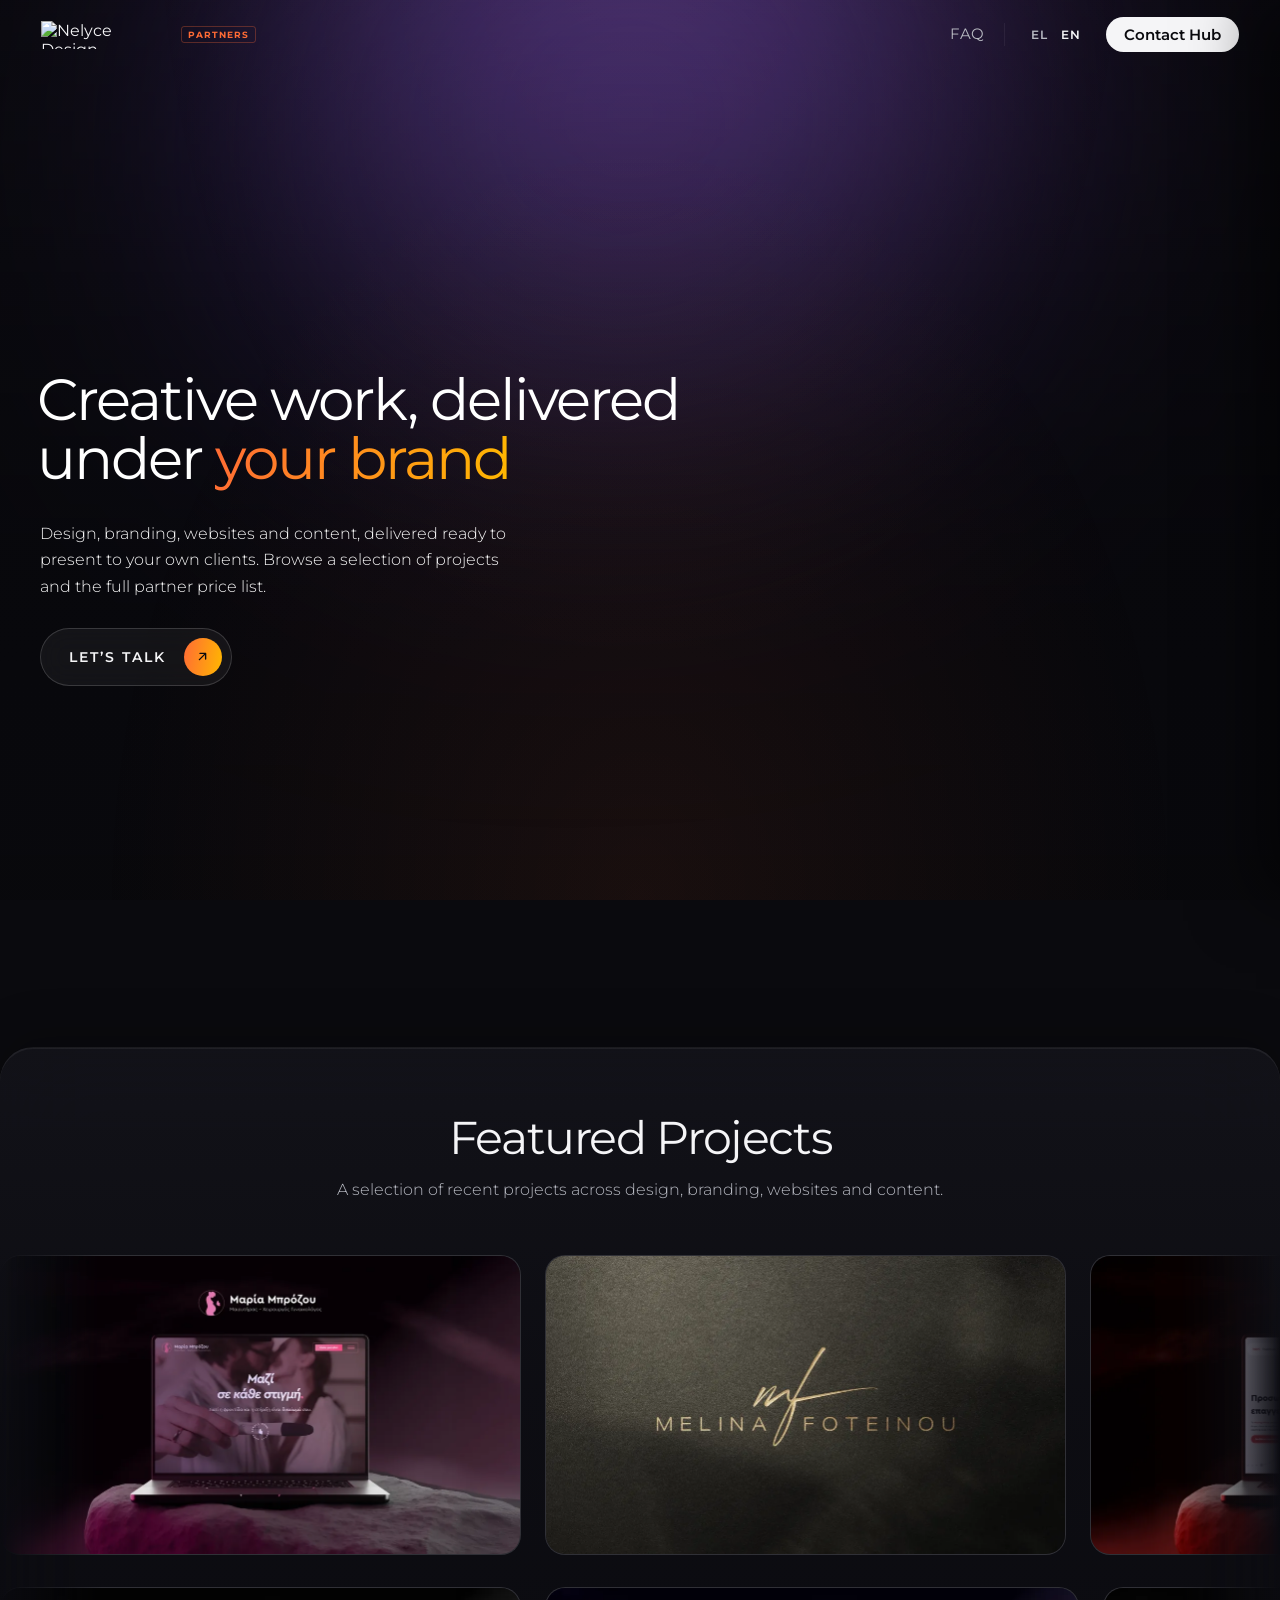
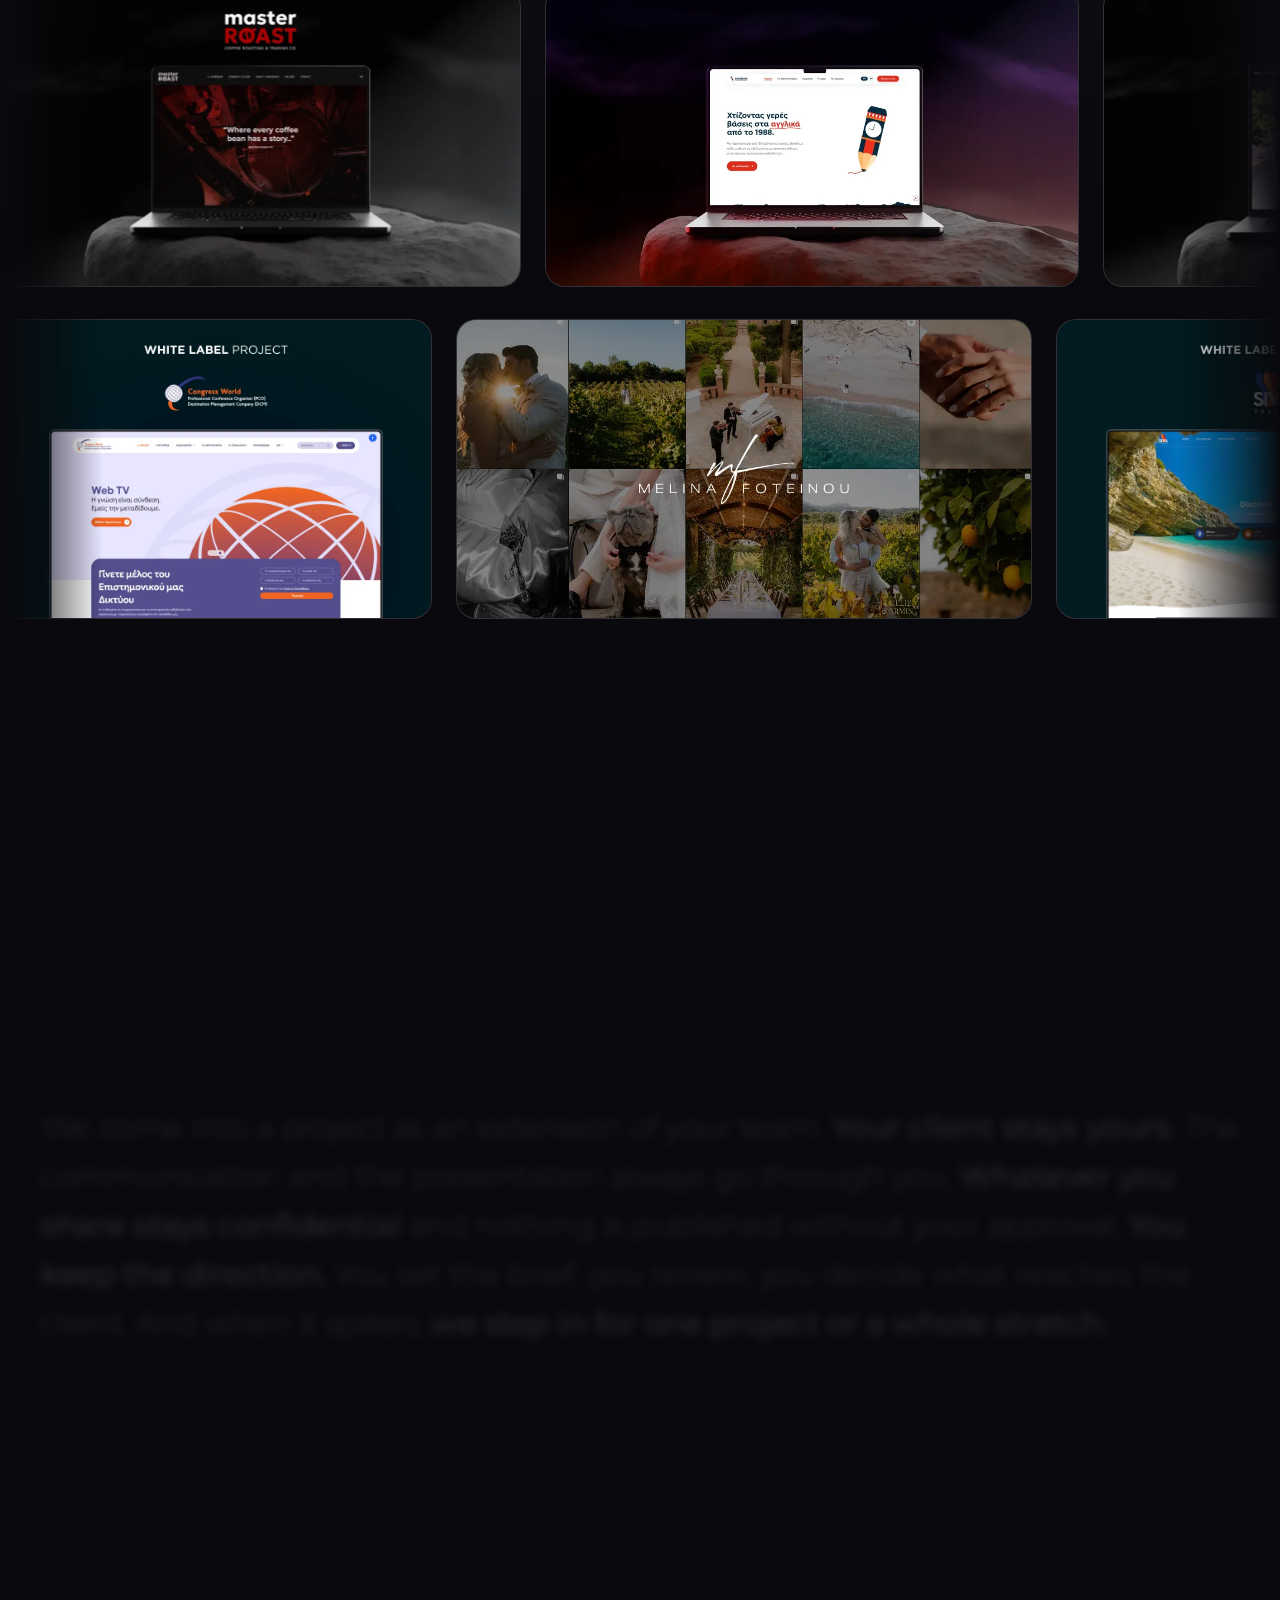
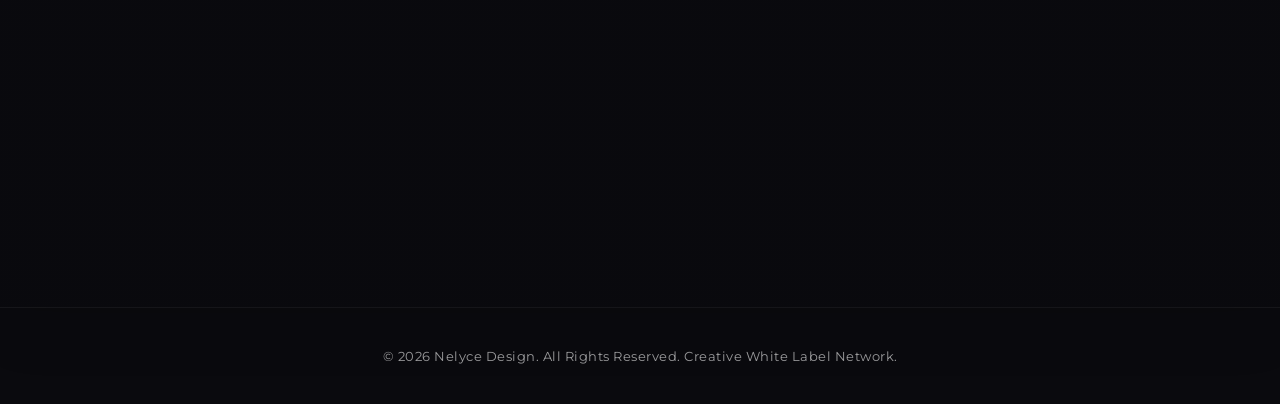
==== commit 691d6761: "Back to Geologica for the Greek This reverts commit cfbe06c. The font that was to replace TikTok San" ====
--- a/index.html
+++ b/index.html
@@ -13,9 +13,9 @@
     <link rel="manifest" href="/site.webmanifest">
     <link rel="preconnect" href="https://fonts.googleapis.com">
     <link rel="preconnect" href="https://fonts.gstatic.com" crossorigin>
-    <link rel="preload" as="style" href="https://fonts.googleapis.com/css2?family=TikTok+Sans:wght@300;400;500;600;700&family=Montserrat:ital,wght@0,300;0,400;0,500;0,600;0,700;1,400;1,600&display=swap">
-    <link href="https://fonts.googleapis.com/css2?family=TikTok+Sans:wght@300;400;500;600;700&family=Montserrat:ital,wght@0,300;0,400;0,500;0,600;0,700;1,400;1,600&display=swap" rel="stylesheet" media="print" onload="this.media='all'; this.onload=null;">
-    <noscript><link href="https://fonts.googleapis.com/css2?family=TikTok+Sans:wght@300;400;500;600;700&family=Montserrat:ital,wght@0,300;0,400;0,500;0,600;0,700;1,400;1,600&display=swap" rel="stylesheet"></noscript>
+    <link rel="preload" as="style" href="https://fonts.googleapis.com/css2?family=Geologica:wght@300;400;500;600;700&family=Montserrat:ital,wght@0,300;0,400;0,500;0,600;0,700;1,400;1,600&display=swap">
+    <link href="https://fonts.googleapis.com/css2?family=Geologica:wght@300;400;500;600;700&family=Montserrat:ital,wght@0,300;0,400;0,500;0,600;0,700;1,400;1,600&display=swap" rel="stylesheet" media="print" onload="this.media='all'; this.onload=null;">
+    <noscript><link href="https://fonts.googleapis.com/css2?family=Geologica:wght@300;400;500;600;700&family=Montserrat:ital,wght@0,300;0,400;0,500;0,600;0,700;1,400;1,600&display=swap" rel="stylesheet"></noscript>
 <link type="text/css" rel="stylesheet" href="css/style.min.css"/>
 <link type="text/css" rel="stylesheet" href="css/home.css"/>
 </head>
--- a/css/style.min.css
+++ b/css/style.min.css
@@ -1 +1 @@
-*{box-sizing:border-box;margin:0;padding:0}:root{--bg-dark:#0a0a0e;--bg-card:#232329;--bg-card-hover:#2b2b33;--text-primary:#f5f5f7;--text-secondary:#b8bac2;--accent-orange:#ff6b35;--accent-amber:#ffb800;--border-color:rgba(255, 255, 255, 0.06);--border-hover:rgba(255, 107, 53, 0.3);--font-sans:'Montserrat',sans-serif;--font-serif:'Montserrat',sans-serif;--transition-smooth:all 0.4s cubic-bezier(0.25, 1, 0.5, 1);--fw-light:300;--fw-regular:400;--fw-medium:500;--fw-semibold:600;--fw-bold:700}html[data-lang=el]{--font-sans:'TikTok Sans',sans-serif;--font-serif:'TikTok Sans',sans-serif}b,h1,h2,h3,h4,h5,h6,strong{font-weight:var(--fw-bold)}html{scroll-behavior:smooth;background-color:var(--bg-dark);color:var(--text-primary);font-family:var(--font-sans);-webkit-font-smoothing:antialiased}html.lenis.lenis-smooth{scroll-behavior:auto!important}body{overflow-x:hidden;position:relative;max-width:100vw}.container{width:100%;max-width:1200px;margin:0 auto;padding:0 24px}.text-center{text-align:center}.gradient-bg{position:fixed;inset:0;overflow:hidden;pointer-events:none;z-index:-3;--g-circle-size:80%;--g-color1:#3b5bdb;--g-color2:#7c3fd1;--g-color3:#2c2a6b;--g-color4:#5a4fe0;--g-color5:#8a3fb0}.gradients-container{position:relative;width:100%;height:100%;filter:blur(130px)}.mesh-gradient-scrim{position:fixed;inset:0;pointer-events:none;z-index:-2;background:linear-gradient(to bottom,rgba(8,8,12,.22) 0,rgba(8,8,12,.5) 30%,rgba(8,8,12,.72) 60%,rgba(8,8,12,.8) 100%)}.g1,.g2,.g3,.g4,.g5{position:absolute;width:var(--g-circle-size);height:var(--g-circle-size);top:calc(12% - var(--g-circle-size)/ 2);left:calc(50% - var(--g-circle-size)/ 2);border-radius:50%;opacity:.42;will-change:transform}.g1{background:radial-gradient(circle at center,var(--g-color1) 0,transparent 70%);transform-origin:center center;animation:gradient-move-vertical 25s ease infinite}.g2{background:radial-gradient(circle at center,var(--g-color2) 0,transparent 70%);transform-origin:calc(50% - 300px) center;animation:gradient-move-circle 30s reverse infinite}.g3{background:radial-gradient(circle at center,var(--g-color3) 0,transparent 70%);top:calc(12% - var(--g-circle-size)/ 2 + 100px);left:calc(50% - var(--g-circle-size)/ 2 - 150px);transform-origin:calc(50% + 300px) center;animation:gradient-move-circle 35s linear infinite}.g4{background:radial-gradient(circle at center,var(--g-color4) 0,transparent 70%);transform-origin:calc(50% - 150px) center;animation:gradient-move-horizontal 40s ease infinite;opacity:.35}.g5{background:radial-gradient(circle at center,var(--g-color5) 0,transparent 70%);width:calc(var(--g-circle-size) * 1.3);height:calc(var(--g-circle-size) * 1.3);top:calc(12% - var(--g-circle-size) * .65);left:calc(50% - var(--g-circle-size) * .65);transform-origin:calc(50% - 400px) calc(50% + 150px);animation:gradient-move-circle 45s ease infinite}@keyframes gradient-move-circle{0%{transform:rotate(0)}100%{transform:rotate(360deg)}}@keyframes gradient-move-vertical{0%{transform:translateY(-30%)}50%{transform:translateY(30%)}100%{transform:translateY(-30%)}}@keyframes gradient-move-horizontal{0%{transform:translateX(-25%) translateY(-5%)}50%{transform:translateX(25%) translateY(5%)}100%{transform:translateX(-25%) translateY(-5%)}}@media (max-width:768px){.gradients-container{filter:blur(80px)}.g1,.g2,.g3,.g4,.g5{opacity:.35}.mesh-gradient-scrim{background:linear-gradient(to bottom,rgba(8,8,12,.3) 0,rgba(8,8,12,.55) 25%,rgba(8,8,12,.75) 55%,rgba(8,8,12,.82) 100%)}}@media (prefers-reduced-motion:reduce){.g1,.g2,.g3,.g4,.g5{animation:none}}.night-sky{position:fixed;inset:0;overflow:hidden;pointer-events:none;z-index:-1;background:radial-gradient(ellipse at 50% 100%,rgba(255,107,53,.07) 0,transparent 60%),radial-gradient(ellipse at 50% -10%,rgba(255,184,0,.05) 0,transparent 55%)}.sparkle{position:absolute;background:currentColor;clip-path:polygon(50% 0%,61% 35%,100% 50%,61% 65%,50% 100%,39% 65%,0% 50%,39% 35%);opacity:0;filter:drop-shadow(0 0 7px currentColor);animation:sparkle-flow var(--flow-duration,16s) ease-in-out infinite;animation-delay:var(--flow-delay, 0s)}@keyframes sparkle-flow{0%{transform:translate(0,0) rotate(0) scale(.3);opacity:0}12%{opacity:var(--sparkle-opacity, .5);transform:translate(calc(var(--dx) * .12),calc(var(--dy) * .12)) rotate(60deg) scale(1)}50%{opacity:var(--sparkle-opacity, .5);transform:translate(calc(var(--dx) * .5),calc(var(--dy) * .5)) rotate(180deg) scale(.85)}88%{opacity:var(--sparkle-opacity, .5);transform:translate(calc(var(--dx) * .88),calc(var(--dy) * .88)) rotate(300deg) scale(1)}100%{transform:translate(var(--dx),var(--dy)) rotate(360deg) scale(.3);opacity:0}}@media (max-width:768px){.sparkle{filter:drop-shadow(0 0 3.5px currentColor)}}@media (prefers-reduced-motion:reduce){.sparkle{animation:none;opacity:.2}.btn:active,.btn:focus-visible,.btn:hover{transform:none}}.main-header{position:sticky;top:0;background:0 0;z-index:1000;padding:16px 24px;transition:padding .6s cubic-bezier(.25, 1, .5, 1)}.main-header.scrolled{padding:10px 24px}@supports not ((backdrop-filter:blur(1px)) or (-webkit-backdrop-filter:blur(1px))){.main-header.scrolled .nav-container{background:rgba(10,10,12,.94)}}.nav-container{display:flex;justify-content:space-between;align-items:center;width:100%;margin:0 auto;padding:0 16px;position:relative;max-width:3000px;border:1px solid transparent;border-radius:999px;transition:all .6s cubic-bezier(.25, 1, .5, 1)}.main-header.scrolled .nav-container{width:calc(100% - 72px);max-width:1140px;padding:15px 28px;background:rgba(18,18,24,.55);backdrop-filter:blur(24px) saturate(180%);-webkit-backdrop-filter:blur(24px) saturate(180%);border-color:rgba(255,255,255,.12);box-shadow:inset 0 1px 0 rgba(255,255,255,.14),inset 0 -1px 0 rgba(0,0,0,.4),0 10px 30px rgba(0,0,0,.35)}.logo{display:flex;align-items:center;gap:8px;text-decoration:none;color:inherit}.logo-img{height:28px;width:auto;display:block}.lang-switcher{display:flex;align-items:center;gap:2px}.lang-btn{font-family:var(--font-sans);font-size:12px;font-weight:var(--fw-semibold);letter-spacing:.5px;color:var(--text-secondary);background:0 0;border:none;border-radius:999px;padding:4px 6px;cursor:pointer;transition:var(--transition-smooth)}.lang-btn:hover{color:var(--text-primary)}.lang-btn.active{color:var(--text-primary)}.logo-badge{font-size:9px;background:0 0;color:var(--accent-orange);border:1px solid var(--border-hover);font-weight:var(--fw-bold);padding:2px 6px;border-radius:3px;letter-spacing:1px}.nav-cta{position:relative;font-size:15px;color:var(--text-secondary);text-decoration:none;padding-bottom:3px;transition:color .3s ease;white-space:nowrap}.nav-cta::after{content:'';position:absolute;left:0;bottom:0;width:100%;height:1px;background:var(--accent-orange);transform:scaleX(0);transform-origin:left center;transition:transform .35s cubic-bezier(.25, 1, .5, 1)}.nav-cta:hover{color:var(--text-primary)}.nav-cta:hover::after{transform:scaleX(1)}.nav-cta-primary{color:var(--bg-dark);background:var(--text-primary);font-weight:var(--fw-semibold);padding:8px 18px;border-radius:999px;transition:var(--transition-smooth)}.nav-cta-primary::after{display:none}.nav-cta-primary:hover{color:var(--bg-dark);background:var(--accent-orange)}.nav-right{display:flex;align-items:center;gap:20px}.nav-meta{display:flex;align-items:center;gap:14px;padding-left:20px;border-left:1px solid var(--border-color)}.mobile-menu-btn{display:none;flex-direction:column;justify-content:center;gap:5px;width:32px;height:32px;background:0 0;border:none;cursor:pointer;padding:0}.mobile-menu-btn span{display:block;width:100%;height:2px;background:var(--text-primary);border-radius:2px;transition:var(--transition-smooth)}.mobile-menu-btn.active span:first-child{transform:translateY(7px) rotate(45deg)}.mobile-menu-btn.active span:nth-child(2){opacity:0}.mobile-menu-btn.active span:nth-child(3){transform:translateY(-7px) rotate(-45deg)}.mobile-sidebar-overlay{position:fixed;inset:0;background:rgba(5,5,7,.7);backdrop-filter:blur(8px);-webkit-backdrop-filter:blur(8px);opacity:0;pointer-events:none;transition:opacity .35s ease;z-index:1400}.mobile-sidebar-overlay.open{opacity:1;pointer-events:auto}.mobile-sidebar{position:fixed;top:0;right:0;height:100%;width:330px;max-width:88vw;background:rgba(18,18,24,.72);backdrop-filter:blur(28px) saturate(180%);-webkit-backdrop-filter:blur(28px) saturate(180%);border-left:1px solid rgba(255,255,255,.1);box-shadow:-24px 0 60px rgba(0,0,0,.5);z-index:1500;display:flex;flex-direction:column;align-items:stretch;padding:92px 22px 28px;transform:translateX(100%);transition:transform .45s cubic-bezier(.25, 1, .5, 1)}@supports not ((backdrop-filter:blur(1px)) or (-webkit-backdrop-filter:blur(1px))){.mobile-sidebar{background:rgba(14,14,18,.98)}}.mobile-sidebar.open{transform:translateX(0)}.mobile-sidebar-close{position:absolute;top:22px;right:22px;width:40px;height:40px;border-radius:50%;border:1px solid var(--border-color);background:0 0;color:var(--text-secondary);font-size:22px;line-height:1;cursor:pointer;transition:var(--transition-smooth)}.mobile-sidebar-close:active,.mobile-sidebar-close:hover{color:var(--text-primary);border-color:var(--border-hover);transform:rotate(90deg)}.mobile-sidebar-nav{display:flex;flex-direction:column}.mobile-sidebar-link{display:flex;align-items:center;justify-content:space-between;gap:12px;font-size:19px;font-weight:var(--fw-medium);color:var(--text-primary);text-decoration:none;padding:17px 2px;border-bottom:1px solid var(--border-color);transition:var(--transition-smooth)}.mobile-sidebar-link::after{content:'\2192';font-size:17px;color:var(--text-secondary);opacity:.35;transition:var(--transition-smooth)}.mobile-sidebar-link:active,.mobile-sidebar-link:hover{color:var(--accent-orange);padding-left:10px}.mobile-sidebar-link:active::after,.mobile-sidebar-link:hover::after{color:var(--accent-orange);opacity:1;transform:translateX(4px)}.mobile-sidebar-footer{margin-top:auto;padding-top:22px;border-top:1px solid var(--border-color)}.mobile-sidebar .currency-btn{width:auto}.filter-drawer-overlay{position:fixed;inset:0;background:rgba(5,5,7,.6);backdrop-filter:blur(4px);-webkit-backdrop-filter:blur(4px);opacity:0;pointer-events:none;transition:opacity .3s ease;z-index:1400}.filter-drawer-overlay.open{opacity:1;pointer-events:auto}.filter-drawer{position:fixed;top:0;left:0;height:100%;width:340px;max-width:86vw;background:var(--bg-card);border-right:1px solid var(--border-color);box-shadow:20px 0 40px rgba(0,0,0,.4);z-index:1500;display:flex;flex-direction:column;transform:translateX(-100%);transition:transform .35s cubic-bezier(.25, 1, .5, 1)}.filter-drawer.open{transform:translateX(0)}.filter-drawer-header{display:flex;align-items:center;justify-content:space-between;padding:24px 24px 16px;border-bottom:1px solid var(--border-color);flex:0 0 auto}.filter-drawer-header h2{font-size:18px;font-weight:var(--fw-semibold)}.filter-drawer-close{width:32px;height:32px;border-radius:50%;border:none;background:rgba(255,255,255,.05);color:var(--text-primary);font-size:20px;line-height:1;cursor:pointer}.filter-drawer-body{flex:1;overflow-y:auto;padding:8px 24px 24px}.filter-group{padding:16px 0;border-bottom:1px solid var(--border-color)}.filter-group:last-child{border-bottom:none}.filter-group-header{display:flex;align-items:center;gap:10px;cursor:pointer;font-size:15px;font-weight:var(--fw-semibold);color:var(--text-primary)}.filter-group-items{display:flex;flex-direction:column;gap:10px;margin-top:12px;padding-left:26px}.filter-item-row{display:flex;align-items:center;gap:10px;font-size:13px;color:var(--text-secondary);cursor:pointer}.filter-group-header input,.filter-item-row input{accent-color:var(--accent-orange);width:16px;height:16px;flex:0 0 auto;cursor:pointer}.filter-drawer-footer{display:flex;align-items:center;gap:12px;padding:16px 24px 24px;border-top:1px solid var(--border-color);flex:0 0 auto}.filter-drawer-reset{background:0 0;border:none;color:var(--text-secondary);font-family:var(--font-sans);font-size:14px;cursor:pointer;white-space:nowrap}.filter-drawer-reset:hover{color:var(--text-primary)}.filter-drawer-apply{flex:1;text-align:center}.hero-section{padding:120px 0 60px 0;position:relative}.hero-badge{display:inline-block;font-size:13px;text-transform:uppercase;letter-spacing:3px;color:var(--accent-orange);margin-bottom:24px;font-weight:var(--fw-semibold)}.hero-title{font-family:var(--font-serif);font-size:56px;font-weight:var(--fw-regular);line-height:1.1;margin-bottom:24px;letter-spacing:-1px}.hero-subtitle{font-size:18px;color:rgba(255,255,255,.72);max-width:700px;margin:0 auto 40px auto;line-height:1.6;font-weight:var(--fw-light)}.hero-actions{display:flex;justify-content:center;gap:16px;margin-bottom:32px}.hero-actions .btn{border-radius:999px}.btn{display:inline-flex;align-items:center;justify-content:center;padding:14px 28px;font-family:var(--font-sans);font-size:15px;font-weight:var(--fw-medium);text-decoration:none;border-radius:4px;transition:var(--transition-smooth);cursor:pointer}.btn-primary{background:var(--text-primary);color:var(--bg-dark)}.btn-primary:focus-visible,.btn-primary:hover{background:#fff;color:var(--bg-dark);box-shadow:0 6px 18px rgba(0,0,0,.32)}.btn-secondary{background:0 0;color:var(--text-primary);box-shadow:inset 0 0 0 1px rgba(255,255,255,.1)}.btn-secondary:focus-visible,.btn-secondary:hover{box-shadow:inset 0 0 0 1px var(--accent-orange);color:var(--accent-orange)}.btn:focus-visible,.btn:hover{transform:translateY(-1px)}.btn:active{transform:translateY(0)}.btn-large{padding:15px 24px;border-radius:999px;font-size:15px;letter-spacing:.5px}.btn-letters{position:relative;display:inline-flex;overflow:hidden;line-height:1.3}.bl-row{display:inline-flex;white-space:pre}.bl-row-in{position:absolute;left:0;top:0}.bl-row span{display:inline-block;transition:transform .3s cubic-bezier(.25,1,.5,1);transition-delay:calc(var(--i) * 14ms)}.bl-row-in span{transform:translateY(-100%)}.btn:focus-visible .bl-row-out span,.btn:hover .bl-row-out span{transform:translateY(100%)}.btn:focus-visible .bl-row-in span,.btn:hover .bl-row-in span{transform:translateY(0)}@media (prefers-reduced-motion:reduce){.bl-row-in{display:none}.bl-row span{transition:none}.btn:focus-visible .bl-row-out span,.btn:hover .bl-row-out span{transform:none}}.hero-note{font-size:13px;color:rgba(255,255,255,.6);font-style:italic}.filter-section{padding:20px 0;margin-bottom:40px}.search-bar-wrapper{position:relative;max-width:480px;margin:0 auto 32px auto}.nav-search-wrapper{position:relative;display:flex;align-items:center;max-width:none;margin:0}.search-toggle-btn{display:flex;align-items:center;justify-content:center;width:34px;height:34px;flex-shrink:0;border:none;border-radius:50%;background:0 0;color:var(--text-secondary);cursor:pointer;transition:var(--transition-smooth)}.search-toggle-btn:hover{background:rgba(255,255,255,.06);color:var(--text-primary)}.nav-search-wrapper.is-open .search-toggle-btn{background:rgba(255,255,255,.06);color:var(--accent-orange)}.search-collapse{width:0;overflow:hidden;transition:width .3s cubic-bezier(.25, 1, .5, 1)}.nav-search-wrapper.is-open .search-collapse{width:200px}.nav-search-wrapper .search-input{width:200px;background:0 0;border:none;border-bottom:1px solid var(--border-color);border-radius:0;padding:6px 4px 6px 8px;font-size:14px}.nav-search-wrapper .search-input:focus{outline:0;border-bottom-color:var(--accent-orange);box-shadow:none}.nav-search-wrapper .search-suggestions{left:auto;right:0;width:240px}.mobile-only{display:none}.search-icon{position:absolute;top:50%;left:16px;transform:translateY(-50%);color:var(--text-secondary);pointer-events:none}.search-input{width:100%;background:rgba(0,0,0,.25);border:1px solid var(--border-color);border-radius:999px;color:var(--text-primary);font-family:var(--font-sans);font-size:15px;padding:13px 18px 13px 46px;transition:var(--transition-smooth)}.search-input::placeholder{color:var(--text-secondary)}.search-input:focus{outline:0;border-color:var(--accent-orange);box-shadow:0 0 0 3px rgba(255,107,53,.1)}.search-suggestions{position:absolute;top:calc(100% + 8px);left:0;width:100%;background:var(--bg-card);border:1px solid var(--border-hover);border-radius:12px;box-shadow:0 20px 40px rgba(0,0,0,.4);overflow:hidden;z-index:500;display:none}.search-suggestions.open{display:block}.search-suggestion{display:flex;align-items:baseline;justify-content:space-between;gap:12px;width:100%;background:0 0;border:none;color:var(--text-primary);text-align:left;padding:12px 18px;font-family:var(--font-sans);font-size:14px;cursor:pointer;transition:var(--transition-smooth)}.search-suggestion+.search-suggestion{border-top:1px solid var(--border-color)}.search-suggestion.active,.search-suggestion:hover{background:rgba(255,107,53,.08);color:var(--accent-orange)}.search-suggestion-category{font-size:11px;color:var(--text-secondary);text-transform:uppercase;letter-spacing:.5px;white-space:nowrap}.catalog-layout{display:flex;align-items:flex-start;gap:48px}.category-sidebar{position:sticky;top:110px;display:flex;flex-direction:column;gap:2px;width:220px;flex-shrink:0}.category-sidebar.is-unstuck{position:relative;top:auto}.category-sidebar-link{text-align:left;background:0 0;border:none;border-left:2px solid transparent;color:var(--text-secondary);font-family:var(--font-sans);font-size:14px;font-weight:var(--fw-medium);padding:10px 16px;cursor:pointer;transition:var(--transition-smooth)}.category-sidebar-link:hover{color:var(--text-primary)}.category-sidebar-link.active{color:var(--accent-orange);border-left-color:var(--accent-orange);background:rgba(255,107,53,.06)}.category-pills-mobile{display:none}.category-pills-row{display:flex;align-items:center;gap:10px}.filter-drawer-trigger{position:relative;flex:0 0 auto;width:38px;height:38px;border-radius:50%;background:rgba(255,255,255,.03);border:1px solid var(--border-color);color:var(--text-secondary);display:flex;align-items:center;justify-content:center;cursor:pointer;transition:var(--transition-smooth)}.filter-drawer-trigger::after{content:'';position:absolute;top:7px;bottom:7px;right:-6px;width:1px;background:var(--border-color)}.filter-drawer-trigger:hover{color:var(--text-primary);border-color:var(--border-hover)}.filter-drawer-trigger.has-custom-selection{color:var(--accent-orange);border-color:var(--accent-orange);background:rgba(255,107,53,.08)}.category-pills-scroll{flex:1;min-width:0;display:flex;gap:8px;overflow-x:auto;scrollbar-width:none;-ms-overflow-style:none;-webkit-overflow-scrolling:touch;padding:2px 0 4px}.category-pills-scroll::-webkit-scrollbar{display:none}.category-pill{flex:0 0 auto;white-space:nowrap;background:rgba(255,255,255,.03);border:1px solid var(--border-color);border-radius:999px;color:var(--text-secondary);font-family:var(--font-sans);font-size:13px;font-weight:var(--fw-medium);padding:9px 16px;cursor:pointer;transition:var(--transition-smooth)}.category-pill:hover{color:var(--text-primary);border-color:var(--border-hover)}.category-pill.active{color:var(--bg-dark);background:var(--accent-orange);border-color:var(--accent-orange)}.catalog-content{flex:1;min-width:0}.category-block{margin-bottom:100px;transition:transform .5s ease,opacity .5s ease}.category-header{display:flex;align-items:baseline;gap:16px;margin-bottom:32px;border-bottom:1px solid var(--border-color);padding-bottom:16px}.category-num{font-family:var(--font-serif);font-size:20px;color:var(--accent-orange);font-style:italic}.category-title{font-family:var(--font-serif);font-size:28px;font-weight:var(--fw-regular)}.pricing-grid{display:grid;grid-template-columns:repeat(2,1fr);gap:24px}.grid-3{grid-template-columns:repeat(3,1fr)}.price-card{background:linear-gradient(160deg,rgba(255,255,255,.05) 0,rgba(255,255,255,0) 45%),rgba(35,35,41,.55);border:1px solid rgba(255,255,255,.09);border-radius:8px;padding:32px;display:flex;flex-direction:column;justify-content:space-between;position:relative;overflow:hidden;box-shadow:inset 0 1px 0 rgba(255,255,255,.06);transition:var(--transition-smooth)}.price-card::before{content:'';position:absolute;top:0;left:0;width:100%;height:2px;background:linear-gradient(90deg,transparent,var(--accent-orange),transparent);transform:scaleX(0);transition:var(--transition-smooth)}.price-card:hover{background:linear-gradient(160deg,rgba(255,255,255,.08) 0,rgba(255,255,255,0) 45%),rgba(43,43,51,.6);border-color:var(--border-hover);transform:translateY(-4px);box-shadow:inset 0 1px 0 rgba(255,255,255,.08),0 12px 30px rgba(0,0,0,.4),0 0 20px rgba(255,107,53,.03)}.price-card:hover::before{transform:scaleX(1)}.item-title{font-size:18px;font-weight:var(--fw-semibold);margin-bottom:12px;letter-spacing:-.3px}.card-badge+.item-title{margin-top:26px}.item-desc{font-size:15px;color:var(--text-secondary);line-height:1.6;font-weight:var(--fw-light);margin-bottom:32px}.category-preview{position:relative;margin-bottom:32px;border-radius:12px;overflow:hidden;box-shadow:0 14px 30px rgba(0,0,0,.35);cursor:pointer}.category-preview-img{display:block;width:100%;height:320px;max-height:320px;object-fit:cover;transition:transform .5s cubic-bezier(.25, 1, .5, 1);position:relative;z-index:0}.category-preview:hover .category-preview-img{transform:scale(1.04)}.category-preview::before{content:'';position:absolute;inset:0;z-index:1;background:rgba(0,0,0,.18);transition:opacity .35s ease;pointer-events:none}.category-preview:hover::before{opacity:0}.category-preview::after{content:'';position:absolute;inset:0;z-index:1;background:linear-gradient(to top,rgba(0,0,0,.65) 0,rgba(0,0,0,0) 55%);opacity:1;transition:opacity .35s ease,background .35s ease;pointer-events:none}.category-preview:hover::after{opacity:1;background:linear-gradient(to top,rgba(0,0,0,.78) 0,rgba(0,0,0,0) 50%)}.category-preview-link{position:absolute;left:20px;bottom:20px;z-index:2;display:inline-flex;align-items:center;gap:8px;padding:10px 18px;border-radius:999px;border:1px solid rgba(255,255,255,.35);background:rgba(10,10,12,.45);backdrop-filter:blur(8px);-webkit-backdrop-filter:blur(8px);color:#fff;font-size:14px;font-weight:var(--fw-semibold);text-decoration:none;opacity:1;transform:translateY(0);transition:var(--transition-smooth)}.category-preview-link:focus-visible,.category-preview:hover .category-preview-link{background:rgba(255,107,53,.92);border-color:rgba(255,107,53,.92);box-shadow:0 6px 20px rgba(255,107,53,.35)}.category-preview-link svg{flex-shrink:0;transition:transform .25s ease}.category-preview-link:hover svg{transform:translateX(3px)}.category-preview-carousel{height:320px}.preview-slide{position:absolute;inset:0;transform:translateX(100%);transition:transform .6s cubic-bezier(.65, 0, .35, 1)}.preview-slide.is-active{transform:translateX(0)}.preview-slide.is-leaving{transform:translateX(-100%)}.preview-slide.no-transition{transition:none}.preview-slide .category-preview-img{height:100%;max-height:none}@media (prefers-reduced-motion:reduce){.preview-slide{transition:none}}.preview-dots{position:absolute;right:20px;bottom:20px;z-index:2;display:flex;gap:8px}.preview-dot{width:8px;height:8px;padding:0;border:none;border-radius:50%;background:rgba(255,255,255,.45);cursor:pointer;transition:var(--transition-smooth)}.preview-dot:focus-visible,.preview-dot:hover{background:rgba(255,255,255,.8)}.preview-dot.active{background:#ff6b35;transform:scale(1.2)}.category-preview-inline{grid-column:1/-1;margin:-4px 0 8px}.category-preview-inline .category-preview-img{height:230px;max-height:230px}@media (max-width:768px){.category-preview-img{height:240px;max-height:240px}.category-preview-carousel{height:240px}.category-preview-inline .category-preview-img{height:190px;max-height:190px}.category-preview::before{opacity:0}.category-preview::after{opacity:1;background:linear-gradient(to top,rgba(0,0,0,.6) 0,rgba(0,0,0,0) 60%)}.category-preview-link{opacity:1;transform:translateY(0);padding:8px 14px;font-size:13px}}.card-footer{display:flex;align-items:baseline;flex-wrap:wrap;gap:6px;margin-top:auto}.card-footer .customize-btn{order:99;flex:1 0 100%;display:flex;align-items:center;justify-content:center;gap:8px;width:calc(100% + 64px);margin:20px -32px -32px -32px;padding:14px 32px;border:none;border-top:1px solid var(--border-color);border-radius:0;background:rgba(255,255,255,.06)}.card-footer .customize-btn:hover{background:var(--accent-orange);color:#000;border-top-color:var(--accent-orange)}.card-footer .customize-btn::before{content:'';display:inline-block;width:15px;height:15px;flex-shrink:0;background-color:currentColor;-webkit-mask-image:url("data:image/svg+xml,%3Csvg xmlns='http://www.w3.org/2000/svg' viewBox='0 0 24 24'%3E%3Cpath d='M19.14 12.94c.04-.3.06-.61.06-.94s-.02-.64-.07-.94l2.03-1.58c.18-.14.23-.41.12-.61l-1.92-3.32c-.12-.22-.37-.29-.59-.22l-2.39.96c-.5-.38-1.03-.7-1.62-.94L14.4 2.81c-.04-.24-.24-.41-.48-.41h-3.84c-.24 0-.43.17-.47.41L9.25 5.35c-.59.24-1.13.56-1.62.94L5.24 5.33c-.22-.08-.47 0-.59.22L2.74 8.87c-.12.21-.08.47.12.61l2.03 1.58C4.84 11.36 4.8 11.69 4.8 12s.02.64.07.94l-2.03 1.58c-.18.14-.23.41-.12.61l1.92 3.32c.12.22.37.29.59.22l2.39-.96c.5.38 1.03.7 1.62.94l.36 2.54c.05.24.24.41.48.41h3.84c.24 0 .44-.17.47-.41l.36-2.54c.59-.24 1.13-.56 1.62-.94l2.39.96c.22.08.47 0 .59-.22l1.92-3.32c.12-.22.07-.47-.12-.61l-2.03-1.58zM12 15.6c-1.98 0-3.6-1.62-3.6-3.6s1.62-3.6 3.6-3.6 3.6 1.62 3.6 3.6-1.62 3.6-3.6 3.6z'/%3E%3C/svg%3E");mask-image:url("data:image/svg+xml,%3Csvg xmlns='http://www.w3.org/2000/svg' viewBox='0 0 24 24'%3E%3Cpath d='M19.14 12.94c.04-.3.06-.61.06-.94s-.02-.64-.07-.94l2.03-1.58c.18-.14.23-.41.12-.61l-1.92-3.32c-.12-.22-.37-.29-.59-.22l-2.39.96c-.5-.38-1.03-.7-1.62-.94L14.4 2.81c-.04-.24-.24-.41-.48-.41h-3.84c-.24 0-.43.17-.47.41L9.25 5.35c-.59.24-1.13.56-1.62.94L5.24 5.33c-.22-.08-.47 0-.59.22L2.74 8.87c-.12.21-.08.47.12.61l2.03 1.58C4.84 11.36 4.8 11.69 4.8 12s.02.64.07.94l-2.03 1.58c-.18.14-.23.41-.12.61l1.92 3.32c.12.22.37.29.59.22l2.39-.96c.5.38 1.03.7 1.62.94l.36 2.54c.05.24.24.41.48.41h3.84c.24 0 .44-.17.47-.41l.36-2.54c.59-.24 1.13-.56 1.62-.94l2.39.96c.22.08.47 0 .59-.22l1.92-3.32c.12-.22.07-.47-.12-.61l-2.03-1.58zM12 15.6c-1.98 0-3.6-1.62-3.6-3.6s1.62-3.6 3.6-3.6 3.6 1.62 3.6 3.6-1.62 3.6-3.6 3.6z'/%3E%3C/svg%3E");-webkit-mask-size:contain;mask-size:contain;-webkit-mask-repeat:no-repeat;mask-repeat:no-repeat}.card-footer .customize-btn:hover::before{animation:gear-spin 3.5s linear infinite}@keyframes gear-spin{from{transform:rotate(0)}to{transform:rotate(360deg)}}@media (max-width:480px){.card-footer .customize-btn{width:calc(100% + 48px);margin:16px -24px -24px -24px;padding:12px 24px}}.addon-item .customize-btn{margin-top:4px}.price-label{font-size:14px;color:var(--text-secondary);text-transform:lowercase}.price-amount{font-family:var(--font-sans);font-size:24px;font-weight:var(--fw-bold);color:var(--text-primary)}.price-unit{font-size:15px;font-weight:var(--fw-regular);color:var(--text-secondary)}.wide-card{grid-column:span 2}.feature-highlight{background:linear-gradient(180deg,#16161e 0,var(--bg-card) 100%);border-color:rgba(255,107,53,.15)}.card-badge{position:absolute;top:16px;right:16px;font-size:10px;font-weight:var(--fw-semibold);text-transform:uppercase;color:var(--accent-amber);letter-spacing:1px;background:rgba(255,184,0,.08);padding:4px 8px;border-radius:4px}.full-width-accent{grid-column:span 2;background:rgba(255,107,53,.02)}.container-sub-block{grid-column:span 2;background:rgba(255,255,255,.01)}.sub-block-title{font-size:15px;text-transform:uppercase;letter-spacing:1px;color:var(--text-secondary);margin-bottom:20px;font-weight:var(--fw-semibold)}.sub-pricing-row{display:flex;gap:20px}.sub-pricing-row.row-3{display:grid;grid-template-columns:repeat(3,1fr)}.sub-item{flex:1;background:rgba(0,0,0,.2);padding:20px;border-radius:6px;border:1px solid rgba(255,255,255,.02);display:flex;flex-wrap:wrap;justify-content:flex-start;align-items:center;gap:8px 14px}.sub-item h4{font-size:15px;font-weight:var(--fw-medium)}.sub-price{font-weight:var(--fw-semibold);color:var(--accent-orange);font-size:15px;margin-left:auto}.addons-container{margin-top:32px;background:#0f0f13;border:1px dashed rgba(255,255,255,.08);border-radius:8px;padding:28px}.addons-title{font-family:var(--font-serif);font-size:18px;margin-bottom:20px;font-weight:var(--fw-regular)}.addons-grid{display:grid;grid-template-columns:repeat(4,1fr);gap:16px}.addon-item{background:rgba(255,255,255,.02);padding:16px;border-radius:4px;display:flex;flex-direction:column;align-items:flex-start;gap:8px}.addon-name{font-size:13px;color:var(--text-secondary)}.addon-value{font-size:15px;font-weight:var(--fw-semibold);color:var(--text-primary)}.resource-links-grid{display:grid;grid-template-columns:repeat(2,1fr);gap:20px;margin-top:32px}.resource-card{background:rgba(255,255,255,.02);border:1px solid var(--border-color);padding:24px;border-radius:6px;display:flex;justify-content:space-between;align-items:center;text-decoration:none;color:var(--text-primary);transition:var(--transition-smooth)}.resource-card h4{font-size:15px;margin-bottom:6px;font-weight:var(--fw-semibold)}.resource-card p{font-size:14px;color:var(--text-secondary)}.resource-arrow{font-size:18px;color:var(--text-secondary);transition:var(--transition-smooth)}.resource-card:hover{border-color:rgba(255,255,255,.15);background:rgba(255,255,255,.04)}.resource-card:hover .resource-arrow{transform:translateX(4px);color:var(--accent-orange)}.ecommerce-management-box{margin-top:40px;background:linear-gradient(90deg,#131318 0,#1c1c24 100%);border:1px solid var(--border-color);padding:32px;border-radius:8px;display:flex;flex-direction:column;align-items:flex-start;gap:24px}.ecommerce-management-box h3{font-family:var(--font-serif);font-size:22px;margin-bottom:8px;font-weight:var(--fw-regular)}.ecommerce-management-box p{font-size:15px;color:var(--text-secondary);max-width:600px;line-height:1.5}.emb-price{display:grid;grid-template-columns:1fr auto;column-gap:16px;row-gap:6px;align-items:center;width:100%}.emb-label{grid-column:1/-1;font-size:11px;text-transform:uppercase;letter-spacing:1px;color:var(--text-secondary)}.emb-value{font-size:28px;font-weight:var(--fw-bold);color:var(--accent-orange)}.emb-price .customize-btn{justify-self:end}.emb-unit{font-size:15px;color:var(--text-secondary);font-weight:var(--fw-regular)}.category-disclaimer{margin-top:24px;background:rgba(255,255,255,.01);padding:16px 20px;border-left:2px solid rgba(255,255,255,.1);font-size:14px;color:var(--text-secondary);line-height:1.5}.final-cta-section{position:relative;padding:120px 0;border-top:1px solid var(--border-color);background:radial-gradient(ellipse 78% 108% at 50% 45%,rgba(124,63,209,.4) 0,rgba(90,79,224,.17) 42%,transparent 76%),linear-gradient(to bottom,rgba(7,5,14,0) 0,rgba(7,5,14,.4) 40%,rgba(6,4,12,.88) 78%,rgba(6,4,12,.96) 100%)}.cta-title{font-family:var(--font-serif);font-size:44px;font-weight:var(--fw-regular);margin-bottom:20px}.cta-desc{font-size:16px;color:var(--text-secondary);max-width:650px;margin:0 auto 40px auto;line-height:1.6}.cta-button-holder{display:flex;justify-content:center;gap:16px;flex-wrap:wrap}footer.main-footer{padding:40px 0;border-top:1px solid var(--border-color);font-size:13px;color:rgba(255,255,255,.6);letter-spacing:.5px}.animate-fade{opacity:0;transform:translateY(20px);animation:fadeUp .8s cubic-bezier(.25,1,.5,1) forwards}.hero-title{animation-delay:.1s}.hero-subtitle{animation-delay:.2s}.hero-actions{animation-delay:.3s}.hero-note{animation-delay:.4s}@keyframes fadeUp{to{opacity:1;transform:translateY(0)}}.scroll-reveal{opacity:0;transform:translateY(40px);transition:opacity .8s ease,transform .8s cubic-bezier(.25, 1, .5, 1)}.scroll-reveal.revealed{opacity:1;transform:translateY(0)}@media (max-width:1024px){.pricing-grid.grid-3{grid-template-columns:repeat(2,1fr)}.addons-grid{grid-template-columns:repeat(2,1fr)}.hero-title{font-size:46px}}@media (max-width:768px){.main-header,.main-header.scrolled{padding-left:12px;padding-right:12px}.nav-container{padding:0 16px}.nav-right .currency-dropdown-header,.nav-right .nav-cta-header{display:none}.nav-meta{padding-left:0;border-left:none}.main-header.scrolled .nav-container{width:100%;max-width:none;padding:12px 16px}.main-header.pills-stuck{background:var(--bg-dark)}.nav-search-wrapper{display:none}.mobile-only{display:block}.category-sidebar{display:none}.category-pills-mobile{display:block;position:sticky;top:74px;z-index:900;background:var(--bg-dark);border-bottom:1px solid var(--border-color);padding:12px 0;margin-bottom:28px}.mobile-menu-btn{display:flex}.hero-section{padding:24px 0 50px 0;min-height:calc(100vh - 66px);min-height:calc(100svh - 66px);display:flex;align-items:flex-end}.hero-section>.container{width:100%}.hero-section .animate-fade{opacity:1;transform:none;animation:none}.hero-title{font-size:34px}.hero-subtitle{font-size:16px}.hero-actions{flex-direction:column;align-items:center;gap:12px}.hero-actions .btn{width:auto}.pricing-grid{grid-template-columns:1fr}.pricing-grid.grid-3{grid-template-columns:1fr}.container-sub-block,.full-width-accent,.wide-card{grid-column:span 1}.sub-pricing-row,.sub-pricing-row.row-3{grid-template-columns:1fr;flex-direction:column}.sub-item{flex-direction:column;align-items:flex-start;gap:8px}.addons-grid{grid-template-columns:1fr}.resource-links-grid{grid-template-columns:1fr}.resource-card{flex-direction:column;align-items:flex-start;gap:12px}.ecommerce-management-box{flex-direction:column;align-items:flex-start;gap:24px}.emb-price{align-items:flex-start}.category-header{flex-wrap:wrap}.category-title{font-size:22px}.cta-title{font-size:30px}.cta-desc{font-size:15px}.cta-button-holder{flex-direction:column;align-items:center}}@media (max-width:480px){.nav-container{padding:0 12px}.logo-img{height:22px}.logo-badge{font-size:8px;padding:2px 5px}.nav-right{gap:10px}.lang-btn{padding:5px 9px;font-size:10px}.hero-title{font-size:28px}.hero-badge{font-size:11px;letter-spacing:2px}.hero-subtitle{font-size:15px}.hero-note{font-size:11px}.container{padding:0 16px}.price-card{padding:24px}.item-title{font-size:16px}.price-amount{font-size:20px}.category-num{font-size:16px}.category-title{font-size:19px}.addons-container{padding:20px}.ecommerce-management-box{padding:24px}.emb-value{font-size:22px}.cta-title{font-size:24px}.btn-large{padding:15px 24px;font-size:14px}}.customize-btn{font-family:var(--font-sans);font-size:12px;font-weight:var(--fw-semibold);color:var(--text-primary);background:rgba(255,255,255,.08);border:1px solid rgba(255,255,255,.25);border-radius:6px;padding:8px 14px;cursor:pointer;transition:var(--transition-smooth);white-space:nowrap}.customize-btn:hover{background:var(--accent-orange);color:#000;border-color:var(--accent-orange)}body.customize-open{overflow:hidden}.customize-overlay{position:fixed;inset:0;background:rgba(5,5,7,.7);backdrop-filter:blur(6px);-webkit-backdrop-filter:blur(6px);display:flex;align-items:center;justify-content:center;padding:24px;opacity:0;pointer-events:none;transition:opacity .3s ease;z-index:2000}.customize-overlay.open{opacity:1;pointer-events:auto}.currency-dropdown{position:relative}.currency-btn{display:flex;align-items:center;gap:6px;font-family:var(--font-sans);font-size:13px;font-weight:var(--fw-semibold);color:var(--text-secondary);background:0 0;border:none;padding:0;cursor:pointer;white-space:nowrap;transition:var(--transition-smooth)}.currency-btn:hover{color:var(--text-primary)}.currency-btn svg{flex-shrink:0}.currency-caret{transition:transform .25s ease}.currency-dropdown.open .currency-caret{transform:rotate(180deg)}.currency-dropdown-list{position:absolute;top:calc(100% + 10px);right:0;width:240px;max-height:320px;overflow-y:auto;background:var(--bg-card);border:1px solid var(--border-hover);border-radius:12px;box-shadow:0 20px 40px rgba(0,0,0,.4);z-index:1200;display:none;overscroll-behavior:contain;scrollbar-width:thin;scrollbar-color:rgba(255,255,255,0.18) transparent}.currency-dropdown-list::-webkit-scrollbar{width:6px}.currency-dropdown-list::-webkit-scrollbar-track{background:0 0}.currency-dropdown-list::-webkit-scrollbar-thumb{background:rgba(255,255,255,.18);border-radius:100px}.currency-dropdown-list::-webkit-scrollbar-thumb:hover{background:rgba(255,255,255,.3)}.currency-dropdown.open .currency-dropdown-list{display:block}.currency-dropdown-option{display:flex;align-items:center;gap:10px;width:100%;background:0 0;border:none;color:var(--text-primary);text-align:left;padding:10px 16px;font-family:var(--font-sans);font-size:13px;cursor:pointer;transition:var(--transition-smooth)}.currency-dropdown-option+.currency-dropdown-option{border-top:1px solid var(--border-color)}.currency-dropdown-option:hover{background:rgba(255,107,53,.08);color:var(--accent-orange)}.currency-dropdown-option.active{color:var(--accent-orange);font-weight:var(--fw-semibold)}.currency-dropdown-option-name{color:var(--text-secondary);font-size:12px;margin-left:auto}.currency-dropdown-option.active .currency-dropdown-option-name,.currency-dropdown-option:hover .currency-dropdown-option-name{color:inherit}.currency-dropdown-mobile{align-self:stretch}.currency-dropdown-mobile .currency-btn{width:100%}.currency-dropdown-mobile .currency-caret{margin-left:auto}.currency-dropdown-mobile .currency-dropdown-list{left:0;right:0;width:auto}.mobile-sidebar-footer .currency-dropdown-list{top:auto;bottom:calc(100% + 10px)}.customize-modal{position:relative;width:100%;max-width:460px;max-height:90vh;overflow-y:auto;background:var(--bg-card);border:1px solid var(--border-hover);border-radius:12px;padding:36px 32px 32px;box-shadow:0 30px 60px rgba(0,0,0,.5);transform:translateY(10px);transition:transform .3s ease}.customize-overlay.open .customize-modal{transform:translateY(0)}.customize-close{position:absolute;top:14px;right:14px;width:32px;height:32px;border-radius:50%;border:none;background:rgba(255,255,255,.05);color:var(--text-primary);font-size:20px;line-height:1;cursor:pointer;transition:var(--transition-smooth)}.customize-close:hover{background:rgba(255,255,255,.12)}.customize-title{font-size:20px;font-weight:var(--fw-semibold);margin-bottom:10px;padding-right:24px}.customize-desc{font-size:15px;color:var(--text-secondary);line-height:1.6;font-weight:var(--fw-light);margin-bottom:24px}.customize-params{max-height:45vh;overflow-y:auto;padding:4px 0 16px;border-top:1px solid var(--border-color);border-bottom:1px solid var(--border-color);margin-bottom:20px}.customize-param-group{padding:12px 0}.customize-param-group+.customize-param-group{border-top:1px solid rgba(255,255,255,.04)}.customize-param-row{display:flex;align-items:center;justify-content:space-between;gap:16px}.customize-param-label{font-size:14px;color:var(--text-secondary);line-height:1.4}.customize-param-note{font-size:11px;color:var(--text-secondary);opacity:.75;font-style:italic;margin-top:8px;line-height:1.4}.customize-select{background:rgba(0,0,0,.25);border:1px solid var(--border-color);border-radius:6px;color:var(--text-primary);font-family:var(--font-sans);font-size:14px;padding:8px 10px;cursor:pointer;max-width:180px}.customize-toggle{position:relative;display:inline-block;width:42px;height:24px;flex-shrink:0;cursor:pointer}.customize-toggle input{opacity:0;width:0;height:0}.customize-toggle-track{position:absolute;inset:0;background:rgba(255,255,255,.1);border-radius:999px;transition:var(--transition-smooth)}.customize-toggle-track::before{content:'';position:absolute;width:18px;height:18px;left:3px;top:3px;background:var(--text-primary);border-radius:50%;transition:var(--transition-smooth)}.customize-toggle input:checked+.customize-toggle-track{background:linear-gradient(135deg,var(--accent-orange),var(--accent-amber))}.customize-toggle input:checked+.customize-toggle-track::before{transform:translateX(18px);background:#000}.calc-qty{display:flex;align-items:center;gap:10px;background:rgba(0,0,0,.25);border-radius:6px;padding:4px}.qty-btn{width:28px;height:28px;border-radius:4px;border:none;background:rgba(255,255,255,.06);color:var(--text-primary);font-size:16px;cursor:pointer;transition:var(--transition-smooth)}.qty-btn:hover{background:var(--accent-orange);color:#000}.qty-input{width:40px;text-align:center;background:0 0;border:none;color:var(--text-primary);font-family:var(--font-sans);font-size:15px;-moz-appearance:textfield}.qty-input::-webkit-inner-spin-button,.qty-input::-webkit-outer-spin-button{-webkit-appearance:none;margin:0}.calc-qty.calc-qty-disabled{opacity:.35;pointer-events:none}.customize-total-row{display:flex;align-items:baseline;justify-content:space-between;margin-bottom:28px}.customize-total-label{font-size:14px;color:var(--text-secondary);text-transform:uppercase;letter-spacing:.5px}.customize-total-value{font-size:30px;font-weight:var(--fw-bold);color:var(--accent-orange)}.customize-email-btn{display:flex;width:100%;text-decoration:none}@media (max-width:480px){.customize-modal{padding:28px 20px 24px}.customize-title{font-size:18px}.customize-total-value{font-size:26px}}+*{box-sizing:border-box;margin:0;padding:0}:root{--bg-dark:#0a0a0e;--bg-card:#232329;--bg-card-hover:#2b2b33;--text-primary:#f5f5f7;--text-secondary:#b8bac2;--accent-orange:#ff6b35;--accent-amber:#ffb800;--border-color:rgba(255, 255, 255, 0.06);--border-hover:rgba(255, 107, 53, 0.3);--font-sans:'Montserrat',sans-serif;--font-serif:'Montserrat',sans-serif;--transition-smooth:all 0.4s cubic-bezier(0.25, 1, 0.5, 1);--fw-light:300;--fw-regular:400;--fw-medium:500;--fw-semibold:600;--fw-bold:700}html[data-lang=el]{--font-sans:'Geologica',sans-serif;--font-serif:'Geologica',sans-serif;--fw-regular:300;--fw-medium:400;--fw-semibold:500;--fw-bold:600}b,h1,h2,h3,h4,h5,h6,strong{font-weight:var(--fw-bold)}html{scroll-behavior:smooth;background-color:var(--bg-dark);color:var(--text-primary);font-family:var(--font-sans);-webkit-font-smoothing:antialiased}html.lenis.lenis-smooth{scroll-behavior:auto!important}body{overflow-x:hidden;position:relative;max-width:100vw}.container{width:100%;max-width:1200px;margin:0 auto;padding:0 24px}.text-center{text-align:center}.gradient-bg{position:fixed;inset:0;overflow:hidden;pointer-events:none;z-index:-3;--g-circle-size:80%;--g-color1:#3b5bdb;--g-color2:#7c3fd1;--g-color3:#2c2a6b;--g-color4:#5a4fe0;--g-color5:#8a3fb0}.gradients-container{position:relative;width:100%;height:100%;filter:blur(130px)}.mesh-gradient-scrim{position:fixed;inset:0;pointer-events:none;z-index:-2;background:linear-gradient(to bottom,rgba(8,8,12,.22) 0,rgba(8,8,12,.5) 30%,rgba(8,8,12,.72) 60%,rgba(8,8,12,.8) 100%)}.g1,.g2,.g3,.g4,.g5{position:absolute;width:var(--g-circle-size);height:var(--g-circle-size);top:calc(12% - var(--g-circle-size)/ 2);left:calc(50% - var(--g-circle-size)/ 2);border-radius:50%;opacity:.42;will-change:transform}.g1{background:radial-gradient(circle at center,var(--g-color1) 0,transparent 70%);transform-origin:center center;animation:gradient-move-vertical 25s ease infinite}.g2{background:radial-gradient(circle at center,var(--g-color2) 0,transparent 70%);transform-origin:calc(50% - 300px) center;animation:gradient-move-circle 30s reverse infinite}.g3{background:radial-gradient(circle at center,var(--g-color3) 0,transparent 70%);top:calc(12% - var(--g-circle-size)/ 2 + 100px);left:calc(50% - var(--g-circle-size)/ 2 - 150px);transform-origin:calc(50% + 300px) center;animation:gradient-move-circle 35s linear infinite}.g4{background:radial-gradient(circle at center,var(--g-color4) 0,transparent 70%);transform-origin:calc(50% - 150px) center;animation:gradient-move-horizontal 40s ease infinite;opacity:.35}.g5{background:radial-gradient(circle at center,var(--g-color5) 0,transparent 70%);width:calc(var(--g-circle-size) * 1.3);height:calc(var(--g-circle-size) * 1.3);top:calc(12% - var(--g-circle-size) * .65);left:calc(50% - var(--g-circle-size) * .65);transform-origin:calc(50% - 400px) calc(50% + 150px);animation:gradient-move-circle 45s ease infinite}@keyframes gradient-move-circle{0%{transform:rotate(0)}100%{transform:rotate(360deg)}}@keyframes gradient-move-vertical{0%{transform:translateY(-30%)}50%{transform:translateY(30%)}100%{transform:translateY(-30%)}}@keyframes gradient-move-horizontal{0%{transform:translateX(-25%) translateY(-5%)}50%{transform:translateX(25%) translateY(5%)}100%{transform:translateX(-25%) translateY(-5%)}}@media (max-width:768px){.gradients-container{filter:blur(80px)}.g1,.g2,.g3,.g4,.g5{opacity:.35}.mesh-gradient-scrim{background:linear-gradient(to bottom,rgba(8,8,12,.3) 0,rgba(8,8,12,.55) 25%,rgba(8,8,12,.75) 55%,rgba(8,8,12,.82) 100%)}}@media (prefers-reduced-motion:reduce){.g1,.g2,.g3,.g4,.g5{animation:none}}.night-sky{position:fixed;inset:0;overflow:hidden;pointer-events:none;z-index:-1;background:radial-gradient(ellipse at 50% 100%,rgba(255,107,53,.07) 0,transparent 60%),radial-gradient(ellipse at 50% -10%,rgba(255,184,0,.05) 0,transparent 55%)}.sparkle{position:absolute;background:currentColor;clip-path:polygon(50% 0%,61% 35%,100% 50%,61% 65%,50% 100%,39% 65%,0% 50%,39% 35%);opacity:0;filter:drop-shadow(0 0 7px currentColor);animation:sparkle-flow var(--flow-duration,16s) ease-in-out infinite;animation-delay:var(--flow-delay, 0s)}@keyframes sparkle-flow{0%{transform:translate(0,0) rotate(0) scale(.3);opacity:0}12%{opacity:var(--sparkle-opacity, .5);transform:translate(calc(var(--dx) * .12),calc(var(--dy) * .12)) rotate(60deg) scale(1)}50%{opacity:var(--sparkle-opacity, .5);transform:translate(calc(var(--dx) * .5),calc(var(--dy) * .5)) rotate(180deg) scale(.85)}88%{opacity:var(--sparkle-opacity, .5);transform:translate(calc(var(--dx) * .88),calc(var(--dy) * .88)) rotate(300deg) scale(1)}100%{transform:translate(var(--dx),var(--dy)) rotate(360deg) scale(.3);opacity:0}}@media (max-width:768px){.sparkle{filter:drop-shadow(0 0 3.5px currentColor)}}@media (prefers-reduced-motion:reduce){.sparkle{animation:none;opacity:.2}.btn:active,.btn:focus-visible,.btn:hover{transform:none}}.main-header{position:sticky;top:0;background:0 0;z-index:1000;padding:16px 24px;transition:padding .6s cubic-bezier(.25, 1, .5, 1)}.main-header.scrolled{padding:10px 24px}@supports not ((backdrop-filter:blur(1px)) or (-webkit-backdrop-filter:blur(1px))){.main-header.scrolled .nav-container{background:rgba(10,10,12,.94)}}.nav-container{display:flex;justify-content:space-between;align-items:center;width:100%;margin:0 auto;padding:0 16px;position:relative;max-width:3000px;border:1px solid transparent;border-radius:999px;transition:all .6s cubic-bezier(.25, 1, .5, 1)}.main-header.scrolled .nav-container{width:calc(100% - 72px);max-width:1140px;padding:15px 28px;background:rgba(18,18,24,.55);backdrop-filter:blur(24px) saturate(180%);-webkit-backdrop-filter:blur(24px) saturate(180%);border-color:rgba(255,255,255,.12);box-shadow:inset 0 1px 0 rgba(255,255,255,.14),inset 0 -1px 0 rgba(0,0,0,.4),0 10px 30px rgba(0,0,0,.35)}.logo{display:flex;align-items:center;gap:8px;text-decoration:none;color:inherit}.logo-img{height:28px;width:auto;display:block}.lang-switcher{display:flex;align-items:center;gap:2px}.lang-btn{font-family:var(--font-sans);font-size:12px;font-weight:var(--fw-semibold);letter-spacing:.5px;color:var(--text-secondary);background:0 0;border:none;border-radius:999px;padding:4px 6px;cursor:pointer;transition:var(--transition-smooth)}.lang-btn:hover{color:var(--text-primary)}.lang-btn.active{color:var(--text-primary)}.logo-badge{font-size:9px;background:0 0;color:var(--accent-orange);border:1px solid var(--border-hover);font-weight:var(--fw-bold);padding:2px 6px;border-radius:3px;letter-spacing:1px}.nav-cta{position:relative;font-size:15px;color:var(--text-secondary);text-decoration:none;padding-bottom:3px;transition:color .3s ease;white-space:nowrap}.nav-cta::after{content:'';position:absolute;left:0;bottom:0;width:100%;height:1px;background:var(--accent-orange);transform:scaleX(0);transform-origin:left center;transition:transform .35s cubic-bezier(.25, 1, .5, 1)}.nav-cta:hover{color:var(--text-primary)}.nav-cta:hover::after{transform:scaleX(1)}.nav-cta-primary{color:var(--bg-dark);background:var(--text-primary);font-weight:var(--fw-semibold);padding:8px 18px;border-radius:999px;transition:var(--transition-smooth)}.nav-cta-primary::after{display:none}.nav-cta-primary:hover{color:var(--bg-dark);background:var(--accent-orange)}.nav-right{display:flex;align-items:center;gap:20px}.nav-meta{display:flex;align-items:center;gap:14px;padding-left:20px;border-left:1px solid var(--border-color)}.mobile-menu-btn{display:none;flex-direction:column;justify-content:center;gap:5px;width:32px;height:32px;background:0 0;border:none;cursor:pointer;padding:0}.mobile-menu-btn span{display:block;width:100%;height:2px;background:var(--text-primary);border-radius:2px;transition:var(--transition-smooth)}.mobile-menu-btn.active span:first-child{transform:translateY(7px) rotate(45deg)}.mobile-menu-btn.active span:nth-child(2){opacity:0}.mobile-menu-btn.active span:nth-child(3){transform:translateY(-7px) rotate(-45deg)}.mobile-sidebar-overlay{position:fixed;inset:0;background:rgba(5,5,7,.7);backdrop-filter:blur(8px);-webkit-backdrop-filter:blur(8px);opacity:0;pointer-events:none;transition:opacity .35s ease;z-index:1400}.mobile-sidebar-overlay.open{opacity:1;pointer-events:auto}.mobile-sidebar{position:fixed;top:0;right:0;height:100%;width:330px;max-width:88vw;background:rgba(18,18,24,.72);backdrop-filter:blur(28px) saturate(180%);-webkit-backdrop-filter:blur(28px) saturate(180%);border-left:1px solid rgba(255,255,255,.1);box-shadow:-24px 0 60px rgba(0,0,0,.5);z-index:1500;display:flex;flex-direction:column;align-items:stretch;padding:92px 22px 28px;transform:translateX(100%);transition:transform .45s cubic-bezier(.25, 1, .5, 1)}@supports not ((backdrop-filter:blur(1px)) or (-webkit-backdrop-filter:blur(1px))){.mobile-sidebar{background:rgba(14,14,18,.98)}}.mobile-sidebar.open{transform:translateX(0)}.mobile-sidebar-close{position:absolute;top:22px;right:22px;width:40px;height:40px;border-radius:50%;border:1px solid var(--border-color);background:0 0;color:var(--text-secondary);font-size:22px;line-height:1;cursor:pointer;transition:var(--transition-smooth)}.mobile-sidebar-close:active,.mobile-sidebar-close:hover{color:var(--text-primary);border-color:var(--border-hover);transform:rotate(90deg)}.mobile-sidebar-nav{display:flex;flex-direction:column}.mobile-sidebar-link{display:flex;align-items:center;justify-content:space-between;gap:12px;font-size:19px;font-weight:var(--fw-medium);color:var(--text-primary);text-decoration:none;padding:17px 2px;border-bottom:1px solid var(--border-color);transition:var(--transition-smooth)}.mobile-sidebar-link::after{content:'\2192';font-size:17px;color:var(--text-secondary);opacity:.35;transition:var(--transition-smooth)}.mobile-sidebar-link:active,.mobile-sidebar-link:hover{color:var(--accent-orange);padding-left:10px}.mobile-sidebar-link:active::after,.mobile-sidebar-link:hover::after{color:var(--accent-orange);opacity:1;transform:translateX(4px)}.mobile-sidebar-footer{margin-top:auto;padding-top:22px;border-top:1px solid var(--border-color)}.mobile-sidebar .currency-btn{width:auto}.filter-drawer-overlay{position:fixed;inset:0;background:rgba(5,5,7,.6);backdrop-filter:blur(4px);-webkit-backdrop-filter:blur(4px);opacity:0;pointer-events:none;transition:opacity .3s ease;z-index:1400}.filter-drawer-overlay.open{opacity:1;pointer-events:auto}.filter-drawer{position:fixed;top:0;left:0;height:100%;width:340px;max-width:86vw;background:var(--bg-card);border-right:1px solid var(--border-color);box-shadow:20px 0 40px rgba(0,0,0,.4);z-index:1500;display:flex;flex-direction:column;transform:translateX(-100%);transition:transform .35s cubic-bezier(.25, 1, .5, 1)}.filter-drawer.open{transform:translateX(0)}.filter-drawer-header{display:flex;align-items:center;justify-content:space-between;padding:24px 24px 16px;border-bottom:1px solid var(--border-color);flex:0 0 auto}.filter-drawer-header h2{font-size:18px;font-weight:var(--fw-semibold)}.filter-drawer-close{width:32px;height:32px;border-radius:50%;border:none;background:rgba(255,255,255,.05);color:var(--text-primary);font-size:20px;line-height:1;cursor:pointer}.filter-drawer-body{flex:1;overflow-y:auto;padding:8px 24px 24px}.filter-group{padding:16px 0;border-bottom:1px solid var(--border-color)}.filter-group:last-child{border-bottom:none}.filter-group-header{display:flex;align-items:center;gap:10px;cursor:pointer;font-size:15px;font-weight:var(--fw-semibold);color:var(--text-primary)}.filter-group-items{display:flex;flex-direction:column;gap:10px;margin-top:12px;padding-left:26px}.filter-item-row{display:flex;align-items:center;gap:10px;font-size:13px;color:var(--text-secondary);cursor:pointer}.filter-group-header input,.filter-item-row input{accent-color:var(--accent-orange);width:16px;height:16px;flex:0 0 auto;cursor:pointer}.filter-drawer-footer{display:flex;align-items:center;gap:12px;padding:16px 24px 24px;border-top:1px solid var(--border-color);flex:0 0 auto}.filter-drawer-reset{background:0 0;border:none;color:var(--text-secondary);font-family:var(--font-sans);font-size:14px;cursor:pointer;white-space:nowrap}.filter-drawer-reset:hover{color:var(--text-primary)}.filter-drawer-apply{flex:1;text-align:center}.hero-section{padding:120px 0 60px 0;position:relative}.hero-badge{display:inline-block;font-size:13px;text-transform:uppercase;letter-spacing:3px;color:var(--accent-orange);margin-bottom:24px;font-weight:var(--fw-semibold)}.hero-title{font-family:var(--font-serif);font-size:56px;font-weight:var(--fw-regular);line-height:1.1;margin-bottom:24px;letter-spacing:-1px}.hero-subtitle{font-size:18px;color:rgba(255,255,255,.72);max-width:700px;margin:0 auto 40px auto;line-height:1.6;font-weight:var(--fw-light)}.hero-actions{display:flex;justify-content:center;gap:16px;margin-bottom:32px}.hero-actions .btn{border-radius:999px}.btn{display:inline-flex;align-items:center;justify-content:center;padding:14px 28px;font-family:var(--font-sans);font-size:15px;font-weight:var(--fw-medium);text-decoration:none;border-radius:4px;transition:var(--transition-smooth);cursor:pointer}.btn-primary{background:var(--text-primary);color:var(--bg-dark)}.btn-primary:focus-visible,.btn-primary:hover{background:#fff;color:var(--bg-dark);box-shadow:0 6px 18px rgba(0,0,0,.32)}.btn-secondary{background:0 0;color:var(--text-primary);box-shadow:inset 0 0 0 1px rgba(255,255,255,.1)}.btn-secondary:focus-visible,.btn-secondary:hover{box-shadow:inset 0 0 0 1px var(--accent-orange);color:var(--accent-orange)}.btn:focus-visible,.btn:hover{transform:translateY(-1px)}.btn:active{transform:translateY(0)}.btn-large{padding:15px 24px;border-radius:999px;font-size:15px;letter-spacing:.5px}.btn-letters{position:relative;display:inline-flex;overflow:hidden;line-height:1.3}.bl-row{display:inline-flex;white-space:pre}.bl-row-in{position:absolute;left:0;top:0}.bl-row span{display:inline-block;transition:transform .3s cubic-bezier(.25,1,.5,1);transition-delay:calc(var(--i) * 14ms)}.bl-row-in span{transform:translateY(-100%)}.btn:focus-visible .bl-row-out span,.btn:hover .bl-row-out span{transform:translateY(100%)}.btn:focus-visible .bl-row-in span,.btn:hover .bl-row-in span{transform:translateY(0)}@media (prefers-reduced-motion:reduce){.bl-row-in{display:none}.bl-row span{transition:none}.btn:focus-visible .bl-row-out span,.btn:hover .bl-row-out span{transform:none}}.hero-note{font-size:13px;color:rgba(255,255,255,.6);font-style:italic}.filter-section{padding:20px 0;margin-bottom:40px}.search-bar-wrapper{position:relative;max-width:480px;margin:0 auto 32px auto}.nav-search-wrapper{position:relative;display:flex;align-items:center;max-width:none;margin:0}.search-toggle-btn{display:flex;align-items:center;justify-content:center;width:34px;height:34px;flex-shrink:0;border:none;border-radius:50%;background:0 0;color:var(--text-secondary);cursor:pointer;transition:var(--transition-smooth)}.search-toggle-btn:hover{background:rgba(255,255,255,.06);color:var(--text-primary)}.nav-search-wrapper.is-open .search-toggle-btn{background:rgba(255,255,255,.06);color:var(--accent-orange)}.search-collapse{width:0;overflow:hidden;transition:width .3s cubic-bezier(.25, 1, .5, 1)}.nav-search-wrapper.is-open .search-collapse{width:200px}.nav-search-wrapper .search-input{width:200px;background:0 0;border:none;border-bottom:1px solid var(--border-color);border-radius:0;padding:6px 4px 6px 8px;font-size:14px}.nav-search-wrapper .search-input:focus{outline:0;border-bottom-color:var(--accent-orange);box-shadow:none}.nav-search-wrapper .search-suggestions{left:auto;right:0;width:240px}.mobile-only{display:none}.search-icon{position:absolute;top:50%;left:16px;transform:translateY(-50%);color:var(--text-secondary);pointer-events:none}.search-input{width:100%;background:rgba(0,0,0,.25);border:1px solid var(--border-color);border-radius:999px;color:var(--text-primary);font-family:var(--font-sans);font-size:15px;padding:13px 18px 13px 46px;transition:var(--transition-smooth)}.search-input::placeholder{color:var(--text-secondary)}.search-input:focus{outline:0;border-color:var(--accent-orange);box-shadow:0 0 0 3px rgba(255,107,53,.1)}.search-suggestions{position:absolute;top:calc(100% + 8px);left:0;width:100%;background:var(--bg-card);border:1px solid var(--border-hover);border-radius:12px;box-shadow:0 20px 40px rgba(0,0,0,.4);overflow:hidden;z-index:500;display:none}.search-suggestions.open{display:block}.search-suggestion{display:flex;align-items:baseline;justify-content:space-between;gap:12px;width:100%;background:0 0;border:none;color:var(--text-primary);text-align:left;padding:12px 18px;font-family:var(--font-sans);font-size:14px;cursor:pointer;transition:var(--transition-smooth)}.search-suggestion+.search-suggestion{border-top:1px solid var(--border-color)}.search-suggestion.active,.search-suggestion:hover{background:rgba(255,107,53,.08);color:var(--accent-orange)}.search-suggestion-category{font-size:11px;color:var(--text-secondary);text-transform:uppercase;letter-spacing:.5px;white-space:nowrap}.catalog-layout{display:flex;align-items:flex-start;gap:48px}.category-sidebar{position:sticky;top:110px;display:flex;flex-direction:column;gap:2px;width:220px;flex-shrink:0}.category-sidebar.is-unstuck{position:relative;top:auto}.category-sidebar-link{text-align:left;background:0 0;border:none;border-left:2px solid transparent;color:var(--text-secondary);font-family:var(--font-sans);font-size:14px;font-weight:var(--fw-medium);padding:10px 16px;cursor:pointer;transition:var(--transition-smooth)}.category-sidebar-link:hover{color:var(--text-primary)}.category-sidebar-link.active{color:var(--accent-orange);border-left-color:var(--accent-orange);background:rgba(255,107,53,.06)}.category-pills-mobile{display:none}.category-pills-row{display:flex;align-items:center;gap:10px}.filter-drawer-trigger{position:relative;flex:0 0 auto;width:38px;height:38px;border-radius:50%;background:rgba(255,255,255,.03);border:1px solid var(--border-color);color:var(--text-secondary);display:flex;align-items:center;justify-content:center;cursor:pointer;transition:var(--transition-smooth)}.filter-drawer-trigger::after{content:'';position:absolute;top:7px;bottom:7px;right:-6px;width:1px;background:var(--border-color)}.filter-drawer-trigger:hover{color:var(--text-primary);border-color:var(--border-hover)}.filter-drawer-trigger.has-custom-selection{color:var(--accent-orange);border-color:var(--accent-orange);background:rgba(255,107,53,.08)}.category-pills-scroll{flex:1;min-width:0;display:flex;gap:8px;overflow-x:auto;scrollbar-width:none;-ms-overflow-style:none;-webkit-overflow-scrolling:touch;padding:2px 0 4px}.category-pills-scroll::-webkit-scrollbar{display:none}.category-pill{flex:0 0 auto;white-space:nowrap;background:rgba(255,255,255,.03);border:1px solid var(--border-color);border-radius:999px;color:var(--text-secondary);font-family:var(--font-sans);font-size:13px;font-weight:var(--fw-medium);padding:9px 16px;cursor:pointer;transition:var(--transition-smooth)}.category-pill:hover{color:var(--text-primary);border-color:var(--border-hover)}.category-pill.active{color:var(--bg-dark);background:var(--accent-orange);border-color:var(--accent-orange)}.catalog-content{flex:1;min-width:0}.category-block{margin-bottom:100px;transition:transform .5s ease,opacity .5s ease}.category-header{display:flex;align-items:baseline;gap:16px;margin-bottom:32px;border-bottom:1px solid var(--border-color);padding-bottom:16px}.category-num{font-family:var(--font-serif);font-size:20px;color:var(--accent-orange);font-style:italic}.category-title{font-family:var(--font-serif);font-size:28px;font-weight:var(--fw-regular)}.pricing-grid{display:grid;grid-template-columns:repeat(2,1fr);gap:24px}.grid-3{grid-template-columns:repeat(3,1fr)}.price-card{background:linear-gradient(160deg,rgba(255,255,255,.05) 0,rgba(255,255,255,0) 45%),rgba(35,35,41,.55);border:1px solid rgba(255,255,255,.09);border-radius:8px;padding:32px;display:flex;flex-direction:column;justify-content:space-between;position:relative;overflow:hidden;box-shadow:inset 0 1px 0 rgba(255,255,255,.06);transition:var(--transition-smooth)}.price-card::before{content:'';position:absolute;top:0;left:0;width:100%;height:2px;background:linear-gradient(90deg,transparent,var(--accent-orange),transparent);transform:scaleX(0);transition:var(--transition-smooth)}.price-card:hover{background:linear-gradient(160deg,rgba(255,255,255,.08) 0,rgba(255,255,255,0) 45%),rgba(43,43,51,.6);border-color:var(--border-hover);transform:translateY(-4px);box-shadow:inset 0 1px 0 rgba(255,255,255,.08),0 12px 30px rgba(0,0,0,.4),0 0 20px rgba(255,107,53,.03)}.price-card:hover::before{transform:scaleX(1)}.item-title{font-size:18px;font-weight:var(--fw-semibold);margin-bottom:12px;letter-spacing:-.3px}.card-badge+.item-title{margin-top:26px}.item-desc{font-size:15px;color:var(--text-secondary);line-height:1.6;font-weight:var(--fw-light);margin-bottom:32px}.category-preview{position:relative;margin-bottom:32px;border-radius:12px;overflow:hidden;box-shadow:0 14px 30px rgba(0,0,0,.35);cursor:pointer}.category-preview-img{display:block;width:100%;height:320px;max-height:320px;object-fit:cover;transition:transform .5s cubic-bezier(.25, 1, .5, 1);position:relative;z-index:0}.category-preview:hover .category-preview-img{transform:scale(1.04)}.category-preview::before{content:'';position:absolute;inset:0;z-index:1;background:rgba(0,0,0,.18);transition:opacity .35s ease;pointer-events:none}.category-preview:hover::before{opacity:0}.category-preview::after{content:'';position:absolute;inset:0;z-index:1;background:linear-gradient(to top,rgba(0,0,0,.65) 0,rgba(0,0,0,0) 55%);opacity:1;transition:opacity .35s ease,background .35s ease;pointer-events:none}.category-preview:hover::after{opacity:1;background:linear-gradient(to top,rgba(0,0,0,.78) 0,rgba(0,0,0,0) 50%)}.category-preview-link{position:absolute;left:20px;bottom:20px;z-index:2;display:inline-flex;align-items:center;gap:8px;padding:10px 18px;border-radius:999px;border:1px solid rgba(255,255,255,.35);background:rgba(10,10,12,.45);backdrop-filter:blur(8px);-webkit-backdrop-filter:blur(8px);color:#fff;font-size:14px;font-weight:var(--fw-semibold);text-decoration:none;opacity:1;transform:translateY(0);transition:var(--transition-smooth)}.category-preview-link:focus-visible,.category-preview:hover .category-preview-link{background:rgba(255,107,53,.92);border-color:rgba(255,107,53,.92);box-shadow:0 6px 20px rgba(255,107,53,.35)}.category-preview-link svg{flex-shrink:0;transition:transform .25s ease}.category-preview-link:hover svg{transform:translateX(3px)}.category-preview-carousel{height:320px}.preview-slide{position:absolute;inset:0;transform:translateX(100%);transition:transform .6s cubic-bezier(.65, 0, .35, 1)}.preview-slide.is-active{transform:translateX(0)}.preview-slide.is-leaving{transform:translateX(-100%)}.preview-slide.no-transition{transition:none}.preview-slide .category-preview-img{height:100%;max-height:none}@media (prefers-reduced-motion:reduce){.preview-slide{transition:none}}.preview-dots{position:absolute;right:20px;bottom:20px;z-index:2;display:flex;gap:8px}.preview-dot{width:8px;height:8px;padding:0;border:none;border-radius:50%;background:rgba(255,255,255,.45);cursor:pointer;transition:var(--transition-smooth)}.preview-dot:focus-visible,.preview-dot:hover{background:rgba(255,255,255,.8)}.preview-dot.active{background:#ff6b35;transform:scale(1.2)}.category-preview-inline{grid-column:1/-1;margin:-4px 0 8px}.category-preview-inline .category-preview-img{height:230px;max-height:230px}@media (max-width:768px){.category-preview-img{height:240px;max-height:240px}.category-preview-carousel{height:240px}.category-preview-inline .category-preview-img{height:190px;max-height:190px}.category-preview::before{opacity:0}.category-preview::after{opacity:1;background:linear-gradient(to top,rgba(0,0,0,.6) 0,rgba(0,0,0,0) 60%)}.category-preview-link{opacity:1;transform:translateY(0);padding:8px 14px;font-size:13px}}.card-footer{display:flex;align-items:baseline;flex-wrap:wrap;gap:6px;margin-top:auto}.card-footer .customize-btn{order:99;flex:1 0 100%;display:flex;align-items:center;justify-content:center;gap:8px;width:calc(100% + 64px);margin:20px -32px -32px -32px;padding:14px 32px;border:none;border-top:1px solid var(--border-color);border-radius:0;background:rgba(255,255,255,.06)}.card-footer .customize-btn:hover{background:var(--accent-orange);color:#000;border-top-color:var(--accent-orange)}.card-footer .customize-btn::before{content:'';display:inline-block;width:15px;height:15px;flex-shrink:0;background-color:currentColor;-webkit-mask-image:url("data:image/svg+xml,%3Csvg xmlns='http://www.w3.org/2000/svg' viewBox='0 0 24 24'%3E%3Cpath d='M19.14 12.94c.04-.3.06-.61.06-.94s-.02-.64-.07-.94l2.03-1.58c.18-.14.23-.41.12-.61l-1.92-3.32c-.12-.22-.37-.29-.59-.22l-2.39.96c-.5-.38-1.03-.7-1.62-.94L14.4 2.81c-.04-.24-.24-.41-.48-.41h-3.84c-.24 0-.43.17-.47.41L9.25 5.35c-.59.24-1.13.56-1.62.94L5.24 5.33c-.22-.08-.47 0-.59.22L2.74 8.87c-.12.21-.08.47.12.61l2.03 1.58C4.84 11.36 4.8 11.69 4.8 12s.02.64.07.94l-2.03 1.58c-.18.14-.23.41-.12.61l1.92 3.32c.12.22.37.29.59.22l2.39-.96c.5.38 1.03.7 1.62.94l.36 2.54c.05.24.24.41.48.41h3.84c.24 0 .44-.17.47-.41l.36-2.54c.59-.24 1.13-.56 1.62-.94l2.39.96c.22.08.47 0 .59-.22l1.92-3.32c.12-.22.07-.47-.12-.61l-2.03-1.58zM12 15.6c-1.98 0-3.6-1.62-3.6-3.6s1.62-3.6 3.6-3.6 3.6 1.62 3.6 3.6-1.62 3.6-3.6 3.6z'/%3E%3C/svg%3E");mask-image:url("data:image/svg+xml,%3Csvg xmlns='http://www.w3.org/2000/svg' viewBox='0 0 24 24'%3E%3Cpath d='M19.14 12.94c.04-.3.06-.61.06-.94s-.02-.64-.07-.94l2.03-1.58c.18-.14.23-.41.12-.61l-1.92-3.32c-.12-.22-.37-.29-.59-.22l-2.39.96c-.5-.38-1.03-.7-1.62-.94L14.4 2.81c-.04-.24-.24-.41-.48-.41h-3.84c-.24 0-.43.17-.47.41L9.25 5.35c-.59.24-1.13.56-1.62.94L5.24 5.33c-.22-.08-.47 0-.59.22L2.74 8.87c-.12.21-.08.47.12.61l2.03 1.58C4.84 11.36 4.8 11.69 4.8 12s.02.64.07.94l-2.03 1.58c-.18.14-.23.41-.12.61l1.92 3.32c.12.22.37.29.59.22l2.39-.96c.5.38 1.03.7 1.62.94l.36 2.54c.05.24.24.41.48.41h3.84c.24 0 .44-.17.47-.41l.36-2.54c.59-.24 1.13-.56 1.62-.94l2.39.96c.22.08.47 0 .59-.22l1.92-3.32c.12-.22.07-.47-.12-.61l-2.03-1.58zM12 15.6c-1.98 0-3.6-1.62-3.6-3.6s1.62-3.6 3.6-3.6 3.6 1.62 3.6 3.6-1.62 3.6-3.6 3.6z'/%3E%3C/svg%3E");-webkit-mask-size:contain;mask-size:contain;-webkit-mask-repeat:no-repeat;mask-repeat:no-repeat}.card-footer .customize-btn:hover::before{animation:gear-spin 3.5s linear infinite}@keyframes gear-spin{from{transform:rotate(0)}to{transform:rotate(360deg)}}@media (max-width:480px){.card-footer .customize-btn{width:calc(100% + 48px);margin:16px -24px -24px -24px;padding:12px 24px}}.addon-item .customize-btn{margin-top:4px}.price-label{font-size:14px;color:var(--text-secondary);text-transform:lowercase}.price-amount{font-family:var(--font-sans);font-size:24px;font-weight:var(--fw-bold);color:var(--text-primary)}.price-unit{font-size:15px;font-weight:var(--fw-regular);color:var(--text-secondary)}.wide-card{grid-column:span 2}.feature-highlight{background:linear-gradient(180deg,#16161e 0,var(--bg-card) 100%);border-color:rgba(255,107,53,.15)}.card-badge{position:absolute;top:16px;right:16px;font-size:10px;font-weight:var(--fw-semibold);text-transform:uppercase;color:var(--accent-amber);letter-spacing:1px;background:rgba(255,184,0,.08);padding:4px 8px;border-radius:4px}.full-width-accent{grid-column:span 2;background:rgba(255,107,53,.02)}.container-sub-block{grid-column:span 2;background:rgba(255,255,255,.01)}.sub-block-title{font-size:15px;text-transform:uppercase;letter-spacing:1px;color:var(--text-secondary);margin-bottom:20px;font-weight:var(--fw-semibold)}.sub-pricing-row{display:flex;gap:20px}.sub-pricing-row.row-3{display:grid;grid-template-columns:repeat(3,1fr)}.sub-item{flex:1;background:rgba(0,0,0,.2);padding:20px;border-radius:6px;border:1px solid rgba(255,255,255,.02);display:flex;flex-wrap:wrap;justify-content:flex-start;align-items:center;gap:8px 14px}.sub-item h4{font-size:15px;font-weight:var(--fw-medium)}.sub-price{font-weight:var(--fw-semibold);color:var(--accent-orange);font-size:15px;margin-left:auto}.addons-container{margin-top:32px;background:#0f0f13;border:1px dashed rgba(255,255,255,.08);border-radius:8px;padding:28px}.addons-title{font-family:var(--font-serif);font-size:18px;margin-bottom:20px;font-weight:var(--fw-regular)}.addons-grid{display:grid;grid-template-columns:repeat(4,1fr);gap:16px}.addon-item{background:rgba(255,255,255,.02);padding:16px;border-radius:4px;display:flex;flex-direction:column;align-items:flex-start;gap:8px}.addon-name{font-size:13px;color:var(--text-secondary)}.addon-value{font-size:15px;font-weight:var(--fw-semibold);color:var(--text-primary)}.resource-links-grid{display:grid;grid-template-columns:repeat(2,1fr);gap:20px;margin-top:32px}.resource-card{background:rgba(255,255,255,.02);border:1px solid var(--border-color);padding:24px;border-radius:6px;display:flex;justify-content:space-between;align-items:center;text-decoration:none;color:var(--text-primary);transition:var(--transition-smooth)}.resource-card h4{font-size:15px;margin-bottom:6px;font-weight:var(--fw-semibold)}.resource-card p{font-size:14px;color:var(--text-secondary)}.resource-arrow{font-size:18px;color:var(--text-secondary);transition:var(--transition-smooth)}.resource-card:hover{border-color:rgba(255,255,255,.15);background:rgba(255,255,255,.04)}.resource-card:hover .resource-arrow{transform:translateX(4px);color:var(--accent-orange)}.ecommerce-management-box{margin-top:40px;background:linear-gradient(90deg,#131318 0,#1c1c24 100%);border:1px solid var(--border-color);padding:32px;border-radius:8px;display:flex;flex-direction:column;align-items:flex-start;gap:24px}.ecommerce-management-box h3{font-family:var(--font-serif);font-size:22px;margin-bottom:8px;font-weight:var(--fw-regular)}.ecommerce-management-box p{font-size:15px;color:var(--text-secondary);max-width:600px;line-height:1.5}.emb-price{display:grid;grid-template-columns:1fr auto;column-gap:16px;row-gap:6px;align-items:center;width:100%}.emb-label{grid-column:1/-1;font-size:11px;text-transform:uppercase;letter-spacing:1px;color:var(--text-secondary)}.emb-value{font-size:28px;font-weight:var(--fw-bold);color:var(--accent-orange)}.emb-price .customize-btn{justify-self:end}.emb-unit{font-size:15px;color:var(--text-secondary);font-weight:var(--fw-regular)}.category-disclaimer{margin-top:24px;background:rgba(255,255,255,.01);padding:16px 20px;border-left:2px solid rgba(255,255,255,.1);font-size:14px;color:var(--text-secondary);line-height:1.5}.final-cta-section{position:relative;padding:120px 0;border-top:1px solid var(--border-color);background:radial-gradient(ellipse 78% 108% at 50% 45%,rgba(124,63,209,.4) 0,rgba(90,79,224,.17) 42%,transparent 76%),linear-gradient(to bottom,rgba(7,5,14,0) 0,rgba(7,5,14,.4) 40%,rgba(6,4,12,.88) 78%,rgba(6,4,12,.96) 100%)}.cta-title{font-family:var(--font-serif);font-size:44px;font-weight:var(--fw-regular);margin-bottom:20px}.cta-desc{font-size:16px;color:var(--text-secondary);max-width:650px;margin:0 auto 40px auto;line-height:1.6}.cta-button-holder{display:flex;justify-content:center;gap:16px;flex-wrap:wrap}footer.main-footer{padding:40px 0;border-top:1px solid var(--border-color);font-size:13px;color:rgba(255,255,255,.6);letter-spacing:.5px}.animate-fade{opacity:0;transform:translateY(20px);animation:fadeUp .8s cubic-bezier(.25,1,.5,1) forwards}.hero-title{animation-delay:.1s}.hero-subtitle{animation-delay:.2s}.hero-actions{animation-delay:.3s}.hero-note{animation-delay:.4s}@keyframes fadeUp{to{opacity:1;transform:translateY(0)}}.scroll-reveal{opacity:0;transform:translateY(40px);transition:opacity .8s ease,transform .8s cubic-bezier(.25, 1, .5, 1)}.scroll-reveal.revealed{opacity:1;transform:translateY(0)}@media (max-width:1024px){.pricing-grid.grid-3{grid-template-columns:repeat(2,1fr)}.addons-grid{grid-template-columns:repeat(2,1fr)}.hero-title{font-size:46px}}@media (max-width:768px){.main-header,.main-header.scrolled{padding-left:12px;padding-right:12px}.nav-container{padding:0 16px}.nav-right .currency-dropdown-header,.nav-right .nav-cta-header{display:none}.nav-meta{padding-left:0;border-left:none}.main-header.scrolled .nav-container{width:100%;max-width:none;padding:12px 16px}.main-header.pills-stuck{background:var(--bg-dark)}.nav-search-wrapper{display:none}.mobile-only{display:block}.category-sidebar{display:none}.category-pills-mobile{display:block;position:sticky;top:74px;z-index:900;background:var(--bg-dark);border-bottom:1px solid var(--border-color);padding:12px 0;margin-bottom:28px}.mobile-menu-btn{display:flex}.hero-section{padding:24px 0 50px 0;min-height:calc(100vh - 66px);min-height:calc(100svh - 66px);display:flex;align-items:flex-end}.hero-section>.container{width:100%}.hero-section .animate-fade{opacity:1;transform:none;animation:none}.hero-title{font-size:34px}.hero-subtitle{font-size:16px}.hero-actions{flex-direction:column;align-items:center;gap:12px}.hero-actions .btn{width:auto}.pricing-grid{grid-template-columns:1fr}.pricing-grid.grid-3{grid-template-columns:1fr}.container-sub-block,.full-width-accent,.wide-card{grid-column:span 1}.sub-pricing-row,.sub-pricing-row.row-3{grid-template-columns:1fr;flex-direction:column}.sub-item{flex-direction:column;align-items:flex-start;gap:8px}.addons-grid{grid-template-columns:1fr}.resource-links-grid{grid-template-columns:1fr}.resource-card{flex-direction:column;align-items:flex-start;gap:12px}.ecommerce-management-box{flex-direction:column;align-items:flex-start;gap:24px}.emb-price{align-items:flex-start}.category-header{flex-wrap:wrap}.category-title{font-size:22px}.cta-title{font-size:30px}.cta-desc{font-size:15px}.cta-button-holder{flex-direction:column;align-items:center}}@media (max-width:480px){.nav-container{padding:0 12px}.logo-img{height:22px}.logo-badge{font-size:8px;padding:2px 5px}.nav-right{gap:10px}.lang-btn{padding:5px 9px;font-size:10px}.hero-title{font-size:28px}.hero-badge{font-size:11px;letter-spacing:2px}.hero-subtitle{font-size:15px}.hero-note{font-size:11px}.container{padding:0 16px}.price-card{padding:24px}.item-title{font-size:16px}.price-amount{font-size:20px}.category-num{font-size:16px}.category-title{font-size:19px}.addons-container{padding:20px}.ecommerce-management-box{padding:24px}.emb-value{font-size:22px}.cta-title{font-size:24px}.btn-large{padding:15px 24px;font-size:14px}}.customize-btn{font-family:var(--font-sans);font-size:12px;font-weight:var(--fw-semibold);color:var(--text-primary);background:rgba(255,255,255,.08);border:1px solid rgba(255,255,255,.25);border-radius:6px;padding:8px 14px;cursor:pointer;transition:var(--transition-smooth);white-space:nowrap}.customize-btn:hover{background:var(--accent-orange);color:#000;border-color:var(--accent-orange)}body.customize-open{overflow:hidden}.customize-overlay{position:fixed;inset:0;background:rgba(5,5,7,.7);backdrop-filter:blur(6px);-webkit-backdrop-filter:blur(6px);display:flex;align-items:center;justify-content:center;padding:24px;opacity:0;pointer-events:none;transition:opacity .3s ease;z-index:2000}.customize-overlay.open{opacity:1;pointer-events:auto}.currency-dropdown{position:relative}.currency-btn{display:flex;align-items:center;gap:6px;font-family:var(--font-sans);font-size:13px;font-weight:var(--fw-semibold);color:var(--text-secondary);background:0 0;border:none;padding:0;cursor:pointer;white-space:nowrap;transition:var(--transition-smooth)}.currency-btn:hover{color:var(--text-primary)}.currency-btn svg{flex-shrink:0}.currency-caret{transition:transform .25s ease}.currency-dropdown.open .currency-caret{transform:rotate(180deg)}.currency-dropdown-list{position:absolute;top:calc(100% + 10px);right:0;width:240px;max-height:320px;overflow-y:auto;background:var(--bg-card);border:1px solid var(--border-hover);border-radius:12px;box-shadow:0 20px 40px rgba(0,0,0,.4);z-index:1200;display:none;overscroll-behavior:contain;scrollbar-width:thin;scrollbar-color:rgba(255,255,255,0.18) transparent}.currency-dropdown-list::-webkit-scrollbar{width:6px}.currency-dropdown-list::-webkit-scrollbar-track{background:0 0}.currency-dropdown-list::-webkit-scrollbar-thumb{background:rgba(255,255,255,.18);border-radius:100px}.currency-dropdown-list::-webkit-scrollbar-thumb:hover{background:rgba(255,255,255,.3)}.currency-dropdown.open .currency-dropdown-list{display:block}.currency-dropdown-option{display:flex;align-items:center;gap:10px;width:100%;background:0 0;border:none;color:var(--text-primary);text-align:left;padding:10px 16px;font-family:var(--font-sans);font-size:13px;cursor:pointer;transition:var(--transition-smooth)}.currency-dropdown-option+.currency-dropdown-option{border-top:1px solid var(--border-color)}.currency-dropdown-option:hover{background:rgba(255,107,53,.08);color:var(--accent-orange)}.currency-dropdown-option.active{color:var(--accent-orange);font-weight:var(--fw-semibold)}.currency-dropdown-option-name{color:var(--text-secondary);font-size:12px;margin-left:auto}.currency-dropdown-option.active .currency-dropdown-option-name,.currency-dropdown-option:hover .currency-dropdown-option-name{color:inherit}.currency-dropdown-mobile{align-self:stretch}.currency-dropdown-mobile .currency-btn{width:100%}.currency-dropdown-mobile .currency-caret{margin-left:auto}.currency-dropdown-mobile .currency-dropdown-list{left:0;right:0;width:auto}.mobile-sidebar-footer .currency-dropdown-list{top:auto;bottom:calc(100% + 10px)}.customize-modal{position:relative;width:100%;max-width:460px;max-height:90vh;overflow-y:auto;background:var(--bg-card);border:1px solid var(--border-hover);border-radius:12px;padding:36px 32px 32px;box-shadow:0 30px 60px rgba(0,0,0,.5);transform:translateY(10px);transition:transform .3s ease}.customize-overlay.open .customize-modal{transform:translateY(0)}.customize-close{position:absolute;top:14px;right:14px;width:32px;height:32px;border-radius:50%;border:none;background:rgba(255,255,255,.05);color:var(--text-primary);font-size:20px;line-height:1;cursor:pointer;transition:var(--transition-smooth)}.customize-close:hover{background:rgba(255,255,255,.12)}.customize-title{font-size:20px;font-weight:var(--fw-semibold);margin-bottom:10px;padding-right:24px}.customize-desc{font-size:15px;color:var(--text-secondary);line-height:1.6;font-weight:var(--fw-light);margin-bottom:24px}.customize-params{max-height:45vh;overflow-y:auto;padding:4px 0 16px;border-top:1px solid var(--border-color);border-bottom:1px solid var(--border-color);margin-bottom:20px}.customize-param-group{padding:12px 0}.customize-param-group+.customize-param-group{border-top:1px solid rgba(255,255,255,.04)}.customize-param-row{display:flex;align-items:center;justify-content:space-between;gap:16px}.customize-param-label{font-size:14px;color:var(--text-secondary);line-height:1.4}.customize-param-note{font-size:11px;color:var(--text-secondary);opacity:.75;font-style:italic;margin-top:8px;line-height:1.4}.customize-select{background:rgba(0,0,0,.25);border:1px solid var(--border-color);border-radius:6px;color:var(--text-primary);font-family:var(--font-sans);font-size:14px;padding:8px 10px;cursor:pointer;max-width:180px}.customize-toggle{position:relative;display:inline-block;width:42px;height:24px;flex-shrink:0;cursor:pointer}.customize-toggle input{opacity:0;width:0;height:0}.customize-toggle-track{position:absolute;inset:0;background:rgba(255,255,255,.1);border-radius:999px;transition:var(--transition-smooth)}.customize-toggle-track::before{content:'';position:absolute;width:18px;height:18px;left:3px;top:3px;background:var(--text-primary);border-radius:50%;transition:var(--transition-smooth)}.customize-toggle input:checked+.customize-toggle-track{background:linear-gradient(135deg,var(--accent-orange),var(--accent-amber))}.customize-toggle input:checked+.customize-toggle-track::before{transform:translateX(18px);background:#000}.calc-qty{display:flex;align-items:center;gap:10px;background:rgba(0,0,0,.25);border-radius:6px;padding:4px}.qty-btn{width:28px;height:28px;border-radius:4px;border:none;background:rgba(255,255,255,.06);color:var(--text-primary);font-size:16px;cursor:pointer;transition:var(--transition-smooth)}.qty-btn:hover{background:var(--accent-orange);color:#000}.qty-input{width:40px;text-align:center;background:0 0;border:none;color:var(--text-primary);font-family:var(--font-sans);font-size:15px;-moz-appearance:textfield}.qty-input::-webkit-inner-spin-button,.qty-input::-webkit-outer-spin-button{-webkit-appearance:none;margin:0}.calc-qty.calc-qty-disabled{opacity:.35;pointer-events:none}.customize-total-row{display:flex;align-items:baseline;justify-content:space-between;margin-bottom:28px}.customize-total-label{font-size:14px;color:var(--text-secondary);text-transform:uppercase;letter-spacing:.5px}.customize-total-value{font-size:30px;font-weight:var(--fw-bold);color:var(--accent-orange)}.customize-email-btn{display:flex;width:100%;text-decoration:none}@media (max-width:480px){.customize-modal{padding:28px 20px 24px}.customize-title{font-size:18px}.customize-total-value{font-size:26px}}
--- a/css/home.css
+++ b/css/home.css
@@ -77,7 +77,7 @@
        the ink does, so sharing the logo's 40px gutter still left the headline
        looking a few pixels adrift of it. Pulled back by the side bearing the
        font puts in front of the first letter, measured off the fonts
-       themselves: 0.052em before Montserrat's C, 0.051em before TikTok Sans'
+       themselves: 0.052em before Montserrat's C, 0.024em before Geologica's
        delta. In em, so it holds at every size the clamp above lands on.
 
        It is the first letter of the headline that fixes these two numbers. If
@@ -86,7 +86,7 @@
 }
 
 html[data-lang="el"] .hero-home .hero-title {
-    margin-left: -0.051em;
+    margin-left: -0.024em;
 }
 
 /* The last words of a heading, carried in the brand's own accent: once in the
@@ -744,14 +744,14 @@
 /* Pulled back by the blank its own first letter carries, the same correction
    the hero's headline gets, so both land on the logo's line rather than a few
    pixels inside it. Measured off the fonts: 0.114em before Montserrat's H,
-   0.088em before TikTok Sans' pi. Tied to the first letter of the heading, so
+   0.094em before Geologica's pi. Tied to the first letter of the heading, so
    they want measuring again if the wording changes. */
 .pm-title {
     margin-left: -0.114em;
 }
 
 html[data-lang="el"] .pm-title {
-    margin-left: -0.088em;
+    margin-left: -0.094em;
 }
 
 .pm-sub {
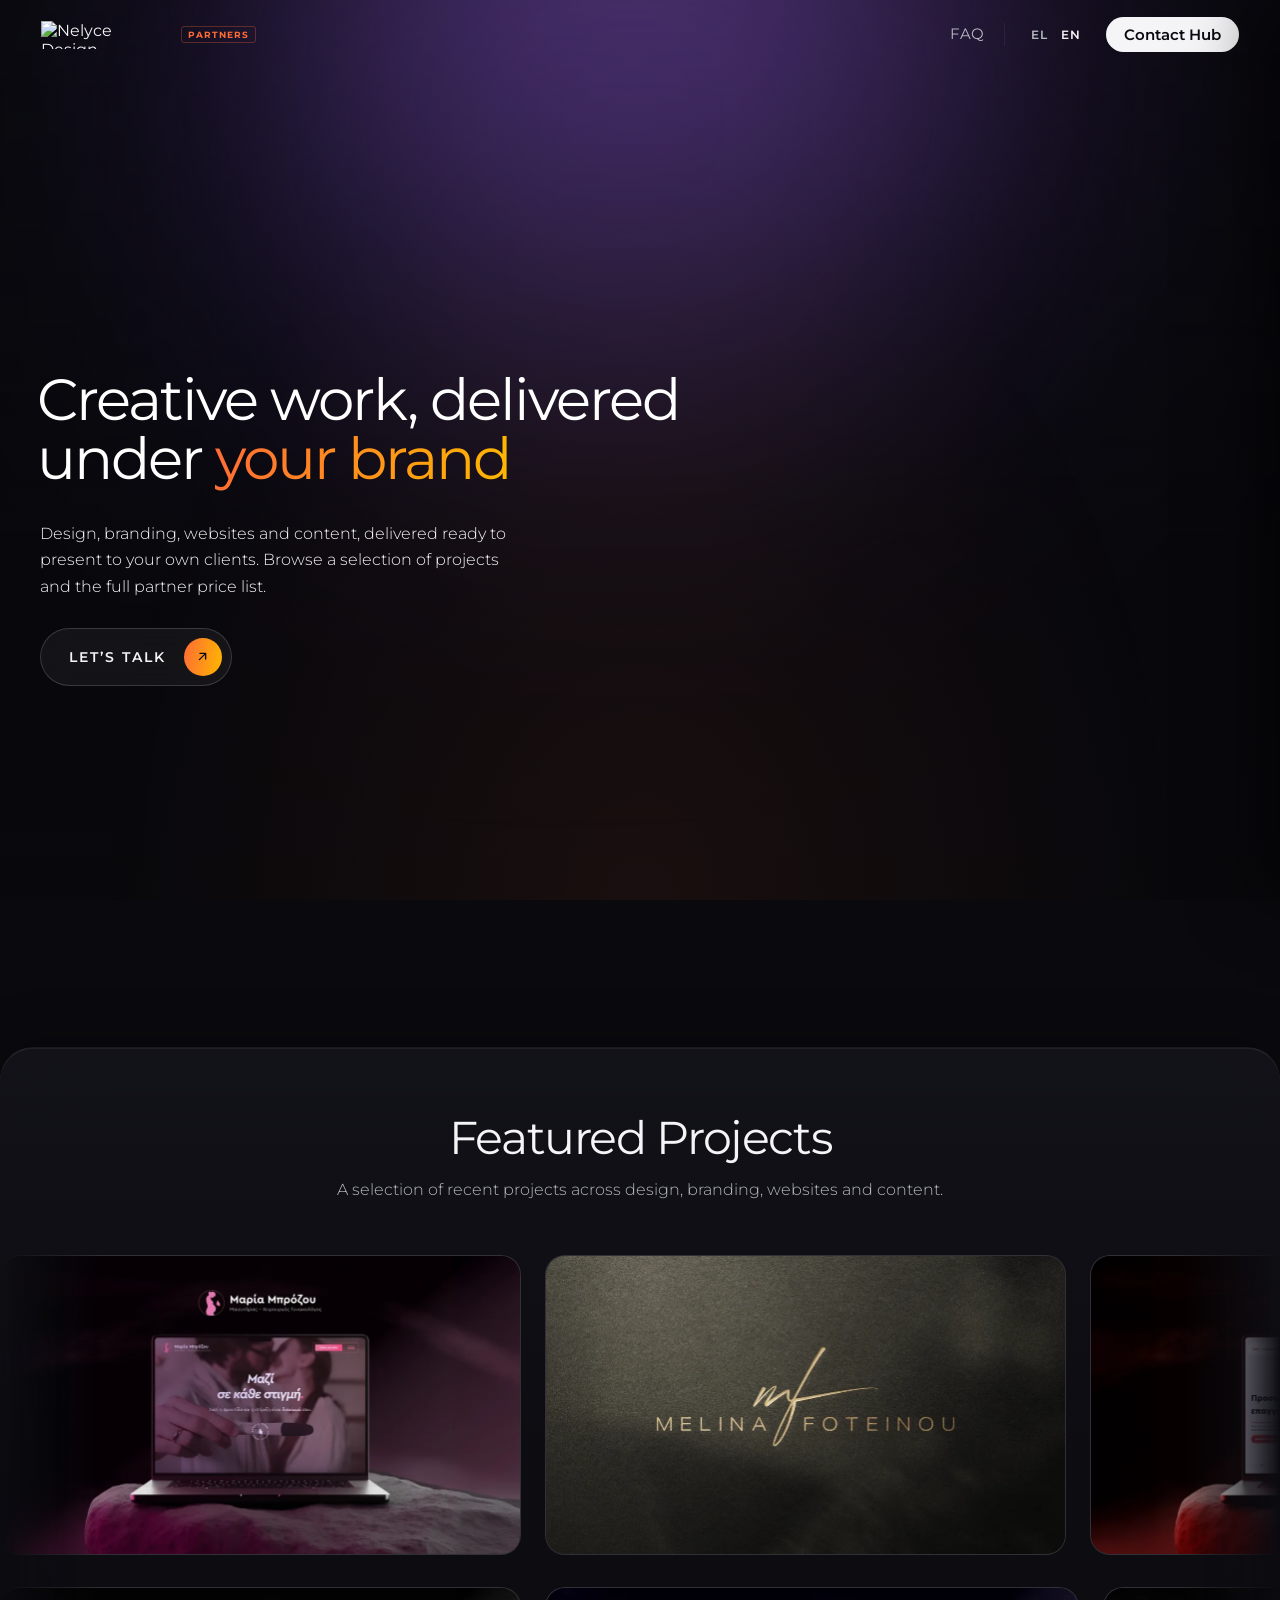
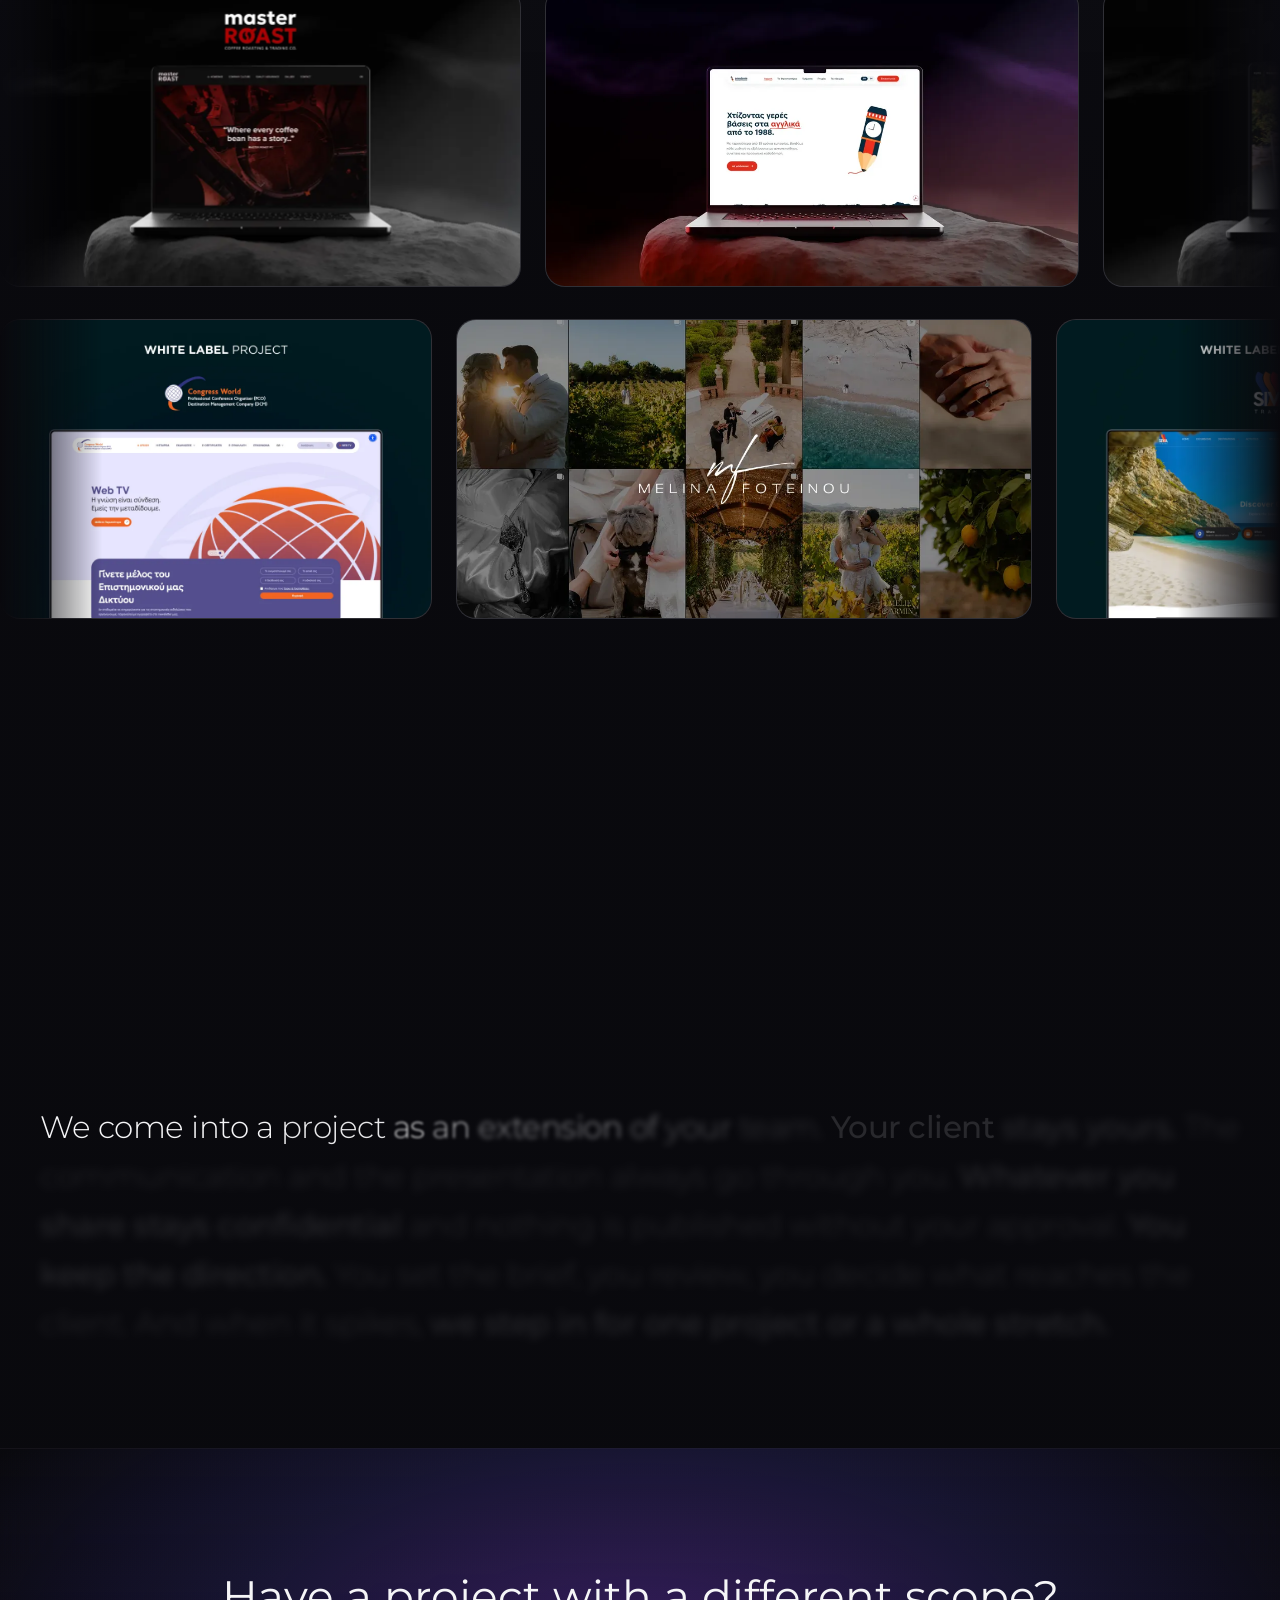
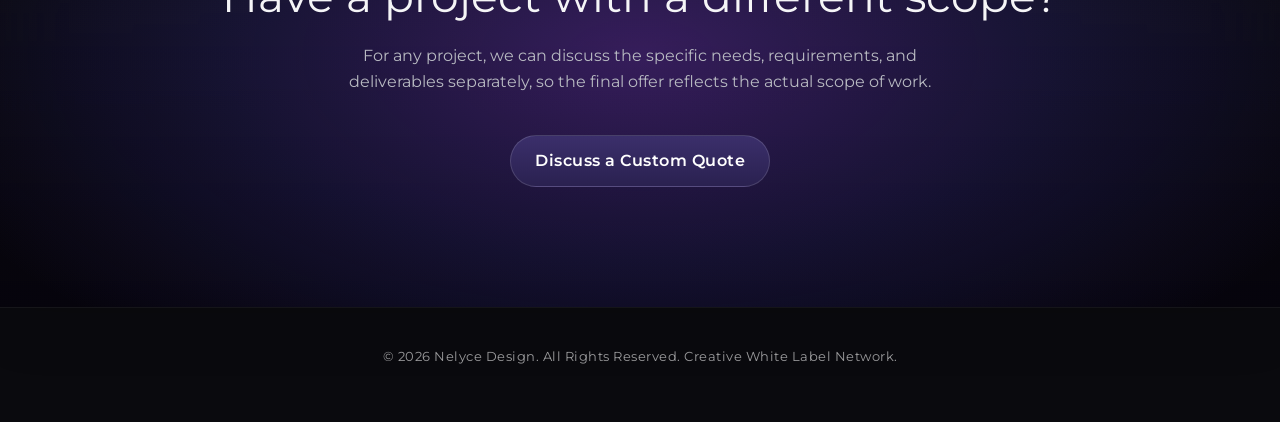
==== commit 12cc94ce: "Half a step lighter across the Greek The Greek already stepped down a notch against the English; it " ====
--- a/index.html
+++ b/index.html
@@ -13,9 +13,9 @@
     <link rel="manifest" href="/site.webmanifest">
     <link rel="preconnect" href="https://fonts.googleapis.com">
     <link rel="preconnect" href="https://fonts.gstatic.com" crossorigin>
-    <link rel="preload" as="style" href="https://fonts.googleapis.com/css2?family=Geologica:wght@300;400;500;600;700&family=Montserrat:ital,wght@0,300;0,400;0,500;0,600;0,700;1,400;1,600&display=swap">
-    <link href="https://fonts.googleapis.com/css2?family=Geologica:wght@300;400;500;600;700&family=Montserrat:ital,wght@0,300;0,400;0,500;0,600;0,700;1,400;1,600&display=swap" rel="stylesheet" media="print" onload="this.media='all'; this.onload=null;">
-    <noscript><link href="https://fonts.googleapis.com/css2?family=Geologica:wght@300;400;500;600;700&family=Montserrat:ital,wght@0,300;0,400;0,500;0,600;0,700;1,400;1,600&display=swap" rel="stylesheet"></noscript>
+    <link rel="preload" as="style" href="https://fonts.googleapis.com/css2?family=Geologica:wght@200..700&family=Montserrat:ital,wght@0,300;0,400;0,500;0,600;0,700;1,400;1,600&display=swap">
+    <link href="https://fonts.googleapis.com/css2?family=Geologica:wght@200..700&family=Montserrat:ital,wght@0,300;0,400;0,500;0,600;0,700;1,400;1,600&display=swap" rel="stylesheet" media="print" onload="this.media='all'; this.onload=null;">
+    <noscript><link href="https://fonts.googleapis.com/css2?family=Geologica:wght@200..700&family=Montserrat:ital,wght@0,300;0,400;0,500;0,600;0,700;1,400;1,600&display=swap" rel="stylesheet"></noscript>
 <link type="text/css" rel="stylesheet" href="css/style.min.css"/>
 <link type="text/css" rel="stylesheet" href="css/home.css"/>
 </head>
--- a/css/style.min.css
+++ b/css/style.min.css
@@ -1 +1 @@
-*{box-sizing:border-box;margin:0;padding:0}:root{--bg-dark:#0a0a0e;--bg-card:#232329;--bg-card-hover:#2b2b33;--text-primary:#f5f5f7;--text-secondary:#b8bac2;--accent-orange:#ff6b35;--accent-amber:#ffb800;--border-color:rgba(255, 255, 255, 0.06);--border-hover:rgba(255, 107, 53, 0.3);--font-sans:'Montserrat',sans-serif;--font-serif:'Montserrat',sans-serif;--transition-smooth:all 0.4s cubic-bezier(0.25, 1, 0.5, 1);--fw-light:300;--fw-regular:400;--fw-medium:500;--fw-semibold:600;--fw-bold:700}html[data-lang=el]{--font-sans:'Geologica',sans-serif;--font-serif:'Geologica',sans-serif;--fw-regular:300;--fw-medium:400;--fw-semibold:500;--fw-bold:600}b,h1,h2,h3,h4,h5,h6,strong{font-weight:var(--fw-bold)}html{scroll-behavior:smooth;background-color:var(--bg-dark);color:var(--text-primary);font-family:var(--font-sans);-webkit-font-smoothing:antialiased}html.lenis.lenis-smooth{scroll-behavior:auto!important}body{overflow-x:hidden;position:relative;max-width:100vw}.container{width:100%;max-width:1200px;margin:0 auto;padding:0 24px}.text-center{text-align:center}.gradient-bg{position:fixed;inset:0;overflow:hidden;pointer-events:none;z-index:-3;--g-circle-size:80%;--g-color1:#3b5bdb;--g-color2:#7c3fd1;--g-color3:#2c2a6b;--g-color4:#5a4fe0;--g-color5:#8a3fb0}.gradients-container{position:relative;width:100%;height:100%;filter:blur(130px)}.mesh-gradient-scrim{position:fixed;inset:0;pointer-events:none;z-index:-2;background:linear-gradient(to bottom,rgba(8,8,12,.22) 0,rgba(8,8,12,.5) 30%,rgba(8,8,12,.72) 60%,rgba(8,8,12,.8) 100%)}.g1,.g2,.g3,.g4,.g5{position:absolute;width:var(--g-circle-size);height:var(--g-circle-size);top:calc(12% - var(--g-circle-size)/ 2);left:calc(50% - var(--g-circle-size)/ 2);border-radius:50%;opacity:.42;will-change:transform}.g1{background:radial-gradient(circle at center,var(--g-color1) 0,transparent 70%);transform-origin:center center;animation:gradient-move-vertical 25s ease infinite}.g2{background:radial-gradient(circle at center,var(--g-color2) 0,transparent 70%);transform-origin:calc(50% - 300px) center;animation:gradient-move-circle 30s reverse infinite}.g3{background:radial-gradient(circle at center,var(--g-color3) 0,transparent 70%);top:calc(12% - var(--g-circle-size)/ 2 + 100px);left:calc(50% - var(--g-circle-size)/ 2 - 150px);transform-origin:calc(50% + 300px) center;animation:gradient-move-circle 35s linear infinite}.g4{background:radial-gradient(circle at center,var(--g-color4) 0,transparent 70%);transform-origin:calc(50% - 150px) center;animation:gradient-move-horizontal 40s ease infinite;opacity:.35}.g5{background:radial-gradient(circle at center,var(--g-color5) 0,transparent 70%);width:calc(var(--g-circle-size) * 1.3);height:calc(var(--g-circle-size) * 1.3);top:calc(12% - var(--g-circle-size) * .65);left:calc(50% - var(--g-circle-size) * .65);transform-origin:calc(50% - 400px) calc(50% + 150px);animation:gradient-move-circle 45s ease infinite}@keyframes gradient-move-circle{0%{transform:rotate(0)}100%{transform:rotate(360deg)}}@keyframes gradient-move-vertical{0%{transform:translateY(-30%)}50%{transform:translateY(30%)}100%{transform:translateY(-30%)}}@keyframes gradient-move-horizontal{0%{transform:translateX(-25%) translateY(-5%)}50%{transform:translateX(25%) translateY(5%)}100%{transform:translateX(-25%) translateY(-5%)}}@media (max-width:768px){.gradients-container{filter:blur(80px)}.g1,.g2,.g3,.g4,.g5{opacity:.35}.mesh-gradient-scrim{background:linear-gradient(to bottom,rgba(8,8,12,.3) 0,rgba(8,8,12,.55) 25%,rgba(8,8,12,.75) 55%,rgba(8,8,12,.82) 100%)}}@media (prefers-reduced-motion:reduce){.g1,.g2,.g3,.g4,.g5{animation:none}}.night-sky{position:fixed;inset:0;overflow:hidden;pointer-events:none;z-index:-1;background:radial-gradient(ellipse at 50% 100%,rgba(255,107,53,.07) 0,transparent 60%),radial-gradient(ellipse at 50% -10%,rgba(255,184,0,.05) 0,transparent 55%)}.sparkle{position:absolute;background:currentColor;clip-path:polygon(50% 0%,61% 35%,100% 50%,61% 65%,50% 100%,39% 65%,0% 50%,39% 35%);opacity:0;filter:drop-shadow(0 0 7px currentColor);animation:sparkle-flow var(--flow-duration,16s) ease-in-out infinite;animation-delay:var(--flow-delay, 0s)}@keyframes sparkle-flow{0%{transform:translate(0,0) rotate(0) scale(.3);opacity:0}12%{opacity:var(--sparkle-opacity, .5);transform:translate(calc(var(--dx) * .12),calc(var(--dy) * .12)) rotate(60deg) scale(1)}50%{opacity:var(--sparkle-opacity, .5);transform:translate(calc(var(--dx) * .5),calc(var(--dy) * .5)) rotate(180deg) scale(.85)}88%{opacity:var(--sparkle-opacity, .5);transform:translate(calc(var(--dx) * .88),calc(var(--dy) * .88)) rotate(300deg) scale(1)}100%{transform:translate(var(--dx),var(--dy)) rotate(360deg) scale(.3);opacity:0}}@media (max-width:768px){.sparkle{filter:drop-shadow(0 0 3.5px currentColor)}}@media (prefers-reduced-motion:reduce){.sparkle{animation:none;opacity:.2}.btn:active,.btn:focus-visible,.btn:hover{transform:none}}.main-header{position:sticky;top:0;background:0 0;z-index:1000;padding:16px 24px;transition:padding .6s cubic-bezier(.25, 1, .5, 1)}.main-header.scrolled{padding:10px 24px}@supports not ((backdrop-filter:blur(1px)) or (-webkit-backdrop-filter:blur(1px))){.main-header.scrolled .nav-container{background:rgba(10,10,12,.94)}}.nav-container{display:flex;justify-content:space-between;align-items:center;width:100%;margin:0 auto;padding:0 16px;position:relative;max-width:3000px;border:1px solid transparent;border-radius:999px;transition:all .6s cubic-bezier(.25, 1, .5, 1)}.main-header.scrolled .nav-container{width:calc(100% - 72px);max-width:1140px;padding:15px 28px;background:rgba(18,18,24,.55);backdrop-filter:blur(24px) saturate(180%);-webkit-backdrop-filter:blur(24px) saturate(180%);border-color:rgba(255,255,255,.12);box-shadow:inset 0 1px 0 rgba(255,255,255,.14),inset 0 -1px 0 rgba(0,0,0,.4),0 10px 30px rgba(0,0,0,.35)}.logo{display:flex;align-items:center;gap:8px;text-decoration:none;color:inherit}.logo-img{height:28px;width:auto;display:block}.lang-switcher{display:flex;align-items:center;gap:2px}.lang-btn{font-family:var(--font-sans);font-size:12px;font-weight:var(--fw-semibold);letter-spacing:.5px;color:var(--text-secondary);background:0 0;border:none;border-radius:999px;padding:4px 6px;cursor:pointer;transition:var(--transition-smooth)}.lang-btn:hover{color:var(--text-primary)}.lang-btn.active{color:var(--text-primary)}.logo-badge{font-size:9px;background:0 0;color:var(--accent-orange);border:1px solid var(--border-hover);font-weight:var(--fw-bold);padding:2px 6px;border-radius:3px;letter-spacing:1px}.nav-cta{position:relative;font-size:15px;color:var(--text-secondary);text-decoration:none;padding-bottom:3px;transition:color .3s ease;white-space:nowrap}.nav-cta::after{content:'';position:absolute;left:0;bottom:0;width:100%;height:1px;background:var(--accent-orange);transform:scaleX(0);transform-origin:left center;transition:transform .35s cubic-bezier(.25, 1, .5, 1)}.nav-cta:hover{color:var(--text-primary)}.nav-cta:hover::after{transform:scaleX(1)}.nav-cta-primary{color:var(--bg-dark);background:var(--text-primary);font-weight:var(--fw-semibold);padding:8px 18px;border-radius:999px;transition:var(--transition-smooth)}.nav-cta-primary::after{display:none}.nav-cta-primary:hover{color:var(--bg-dark);background:var(--accent-orange)}.nav-right{display:flex;align-items:center;gap:20px}.nav-meta{display:flex;align-items:center;gap:14px;padding-left:20px;border-left:1px solid var(--border-color)}.mobile-menu-btn{display:none;flex-direction:column;justify-content:center;gap:5px;width:32px;height:32px;background:0 0;border:none;cursor:pointer;padding:0}.mobile-menu-btn span{display:block;width:100%;height:2px;background:var(--text-primary);border-radius:2px;transition:var(--transition-smooth)}.mobile-menu-btn.active span:first-child{transform:translateY(7px) rotate(45deg)}.mobile-menu-btn.active span:nth-child(2){opacity:0}.mobile-menu-btn.active span:nth-child(3){transform:translateY(-7px) rotate(-45deg)}.mobile-sidebar-overlay{position:fixed;inset:0;background:rgba(5,5,7,.7);backdrop-filter:blur(8px);-webkit-backdrop-filter:blur(8px);opacity:0;pointer-events:none;transition:opacity .35s ease;z-index:1400}.mobile-sidebar-overlay.open{opacity:1;pointer-events:auto}.mobile-sidebar{position:fixed;top:0;right:0;height:100%;width:330px;max-width:88vw;background:rgba(18,18,24,.72);backdrop-filter:blur(28px) saturate(180%);-webkit-backdrop-filter:blur(28px) saturate(180%);border-left:1px solid rgba(255,255,255,.1);box-shadow:-24px 0 60px rgba(0,0,0,.5);z-index:1500;display:flex;flex-direction:column;align-items:stretch;padding:92px 22px 28px;transform:translateX(100%);transition:transform .45s cubic-bezier(.25, 1, .5, 1)}@supports not ((backdrop-filter:blur(1px)) or (-webkit-backdrop-filter:blur(1px))){.mobile-sidebar{background:rgba(14,14,18,.98)}}.mobile-sidebar.open{transform:translateX(0)}.mobile-sidebar-close{position:absolute;top:22px;right:22px;width:40px;height:40px;border-radius:50%;border:1px solid var(--border-color);background:0 0;color:var(--text-secondary);font-size:22px;line-height:1;cursor:pointer;transition:var(--transition-smooth)}.mobile-sidebar-close:active,.mobile-sidebar-close:hover{color:var(--text-primary);border-color:var(--border-hover);transform:rotate(90deg)}.mobile-sidebar-nav{display:flex;flex-direction:column}.mobile-sidebar-link{display:flex;align-items:center;justify-content:space-between;gap:12px;font-size:19px;font-weight:var(--fw-medium);color:var(--text-primary);text-decoration:none;padding:17px 2px;border-bottom:1px solid var(--border-color);transition:var(--transition-smooth)}.mobile-sidebar-link::after{content:'\2192';font-size:17px;color:var(--text-secondary);opacity:.35;transition:var(--transition-smooth)}.mobile-sidebar-link:active,.mobile-sidebar-link:hover{color:var(--accent-orange);padding-left:10px}.mobile-sidebar-link:active::after,.mobile-sidebar-link:hover::after{color:var(--accent-orange);opacity:1;transform:translateX(4px)}.mobile-sidebar-footer{margin-top:auto;padding-top:22px;border-top:1px solid var(--border-color)}.mobile-sidebar .currency-btn{width:auto}.filter-drawer-overlay{position:fixed;inset:0;background:rgba(5,5,7,.6);backdrop-filter:blur(4px);-webkit-backdrop-filter:blur(4px);opacity:0;pointer-events:none;transition:opacity .3s ease;z-index:1400}.filter-drawer-overlay.open{opacity:1;pointer-events:auto}.filter-drawer{position:fixed;top:0;left:0;height:100%;width:340px;max-width:86vw;background:var(--bg-card);border-right:1px solid var(--border-color);box-shadow:20px 0 40px rgba(0,0,0,.4);z-index:1500;display:flex;flex-direction:column;transform:translateX(-100%);transition:transform .35s cubic-bezier(.25, 1, .5, 1)}.filter-drawer.open{transform:translateX(0)}.filter-drawer-header{display:flex;align-items:center;justify-content:space-between;padding:24px 24px 16px;border-bottom:1px solid var(--border-color);flex:0 0 auto}.filter-drawer-header h2{font-size:18px;font-weight:var(--fw-semibold)}.filter-drawer-close{width:32px;height:32px;border-radius:50%;border:none;background:rgba(255,255,255,.05);color:var(--text-primary);font-size:20px;line-height:1;cursor:pointer}.filter-drawer-body{flex:1;overflow-y:auto;padding:8px 24px 24px}.filter-group{padding:16px 0;border-bottom:1px solid var(--border-color)}.filter-group:last-child{border-bottom:none}.filter-group-header{display:flex;align-items:center;gap:10px;cursor:pointer;font-size:15px;font-weight:var(--fw-semibold);color:var(--text-primary)}.filter-group-items{display:flex;flex-direction:column;gap:10px;margin-top:12px;padding-left:26px}.filter-item-row{display:flex;align-items:center;gap:10px;font-size:13px;color:var(--text-secondary);cursor:pointer}.filter-group-header input,.filter-item-row input{accent-color:var(--accent-orange);width:16px;height:16px;flex:0 0 auto;cursor:pointer}.filter-drawer-footer{display:flex;align-items:center;gap:12px;padding:16px 24px 24px;border-top:1px solid var(--border-color);flex:0 0 auto}.filter-drawer-reset{background:0 0;border:none;color:var(--text-secondary);font-family:var(--font-sans);font-size:14px;cursor:pointer;white-space:nowrap}.filter-drawer-reset:hover{color:var(--text-primary)}.filter-drawer-apply{flex:1;text-align:center}.hero-section{padding:120px 0 60px 0;position:relative}.hero-badge{display:inline-block;font-size:13px;text-transform:uppercase;letter-spacing:3px;color:var(--accent-orange);margin-bottom:24px;font-weight:var(--fw-semibold)}.hero-title{font-family:var(--font-serif);font-size:56px;font-weight:var(--fw-regular);line-height:1.1;margin-bottom:24px;letter-spacing:-1px}.hero-subtitle{font-size:18px;color:rgba(255,255,255,.72);max-width:700px;margin:0 auto 40px auto;line-height:1.6;font-weight:var(--fw-light)}.hero-actions{display:flex;justify-content:center;gap:16px;margin-bottom:32px}.hero-actions .btn{border-radius:999px}.btn{display:inline-flex;align-items:center;justify-content:center;padding:14px 28px;font-family:var(--font-sans);font-size:15px;font-weight:var(--fw-medium);text-decoration:none;border-radius:4px;transition:var(--transition-smooth);cursor:pointer}.btn-primary{background:var(--text-primary);color:var(--bg-dark)}.btn-primary:focus-visible,.btn-primary:hover{background:#fff;color:var(--bg-dark);box-shadow:0 6px 18px rgba(0,0,0,.32)}.btn-secondary{background:0 0;color:var(--text-primary);box-shadow:inset 0 0 0 1px rgba(255,255,255,.1)}.btn-secondary:focus-visible,.btn-secondary:hover{box-shadow:inset 0 0 0 1px var(--accent-orange);color:var(--accent-orange)}.btn:focus-visible,.btn:hover{transform:translateY(-1px)}.btn:active{transform:translateY(0)}.btn-large{padding:15px 24px;border-radius:999px;font-size:15px;letter-spacing:.5px}.btn-letters{position:relative;display:inline-flex;overflow:hidden;line-height:1.3}.bl-row{display:inline-flex;white-space:pre}.bl-row-in{position:absolute;left:0;top:0}.bl-row span{display:inline-block;transition:transform .3s cubic-bezier(.25,1,.5,1);transition-delay:calc(var(--i) * 14ms)}.bl-row-in span{transform:translateY(-100%)}.btn:focus-visible .bl-row-out span,.btn:hover .bl-row-out span{transform:translateY(100%)}.btn:focus-visible .bl-row-in span,.btn:hover .bl-row-in span{transform:translateY(0)}@media (prefers-reduced-motion:reduce){.bl-row-in{display:none}.bl-row span{transition:none}.btn:focus-visible .bl-row-out span,.btn:hover .bl-row-out span{transform:none}}.hero-note{font-size:13px;color:rgba(255,255,255,.6);font-style:italic}.filter-section{padding:20px 0;margin-bottom:40px}.search-bar-wrapper{position:relative;max-width:480px;margin:0 auto 32px auto}.nav-search-wrapper{position:relative;display:flex;align-items:center;max-width:none;margin:0}.search-toggle-btn{display:flex;align-items:center;justify-content:center;width:34px;height:34px;flex-shrink:0;border:none;border-radius:50%;background:0 0;color:var(--text-secondary);cursor:pointer;transition:var(--transition-smooth)}.search-toggle-btn:hover{background:rgba(255,255,255,.06);color:var(--text-primary)}.nav-search-wrapper.is-open .search-toggle-btn{background:rgba(255,255,255,.06);color:var(--accent-orange)}.search-collapse{width:0;overflow:hidden;transition:width .3s cubic-bezier(.25, 1, .5, 1)}.nav-search-wrapper.is-open .search-collapse{width:200px}.nav-search-wrapper .search-input{width:200px;background:0 0;border:none;border-bottom:1px solid var(--border-color);border-radius:0;padding:6px 4px 6px 8px;font-size:14px}.nav-search-wrapper .search-input:focus{outline:0;border-bottom-color:var(--accent-orange);box-shadow:none}.nav-search-wrapper .search-suggestions{left:auto;right:0;width:240px}.mobile-only{display:none}.search-icon{position:absolute;top:50%;left:16px;transform:translateY(-50%);color:var(--text-secondary);pointer-events:none}.search-input{width:100%;background:rgba(0,0,0,.25);border:1px solid var(--border-color);border-radius:999px;color:var(--text-primary);font-family:var(--font-sans);font-size:15px;padding:13px 18px 13px 46px;transition:var(--transition-smooth)}.search-input::placeholder{color:var(--text-secondary)}.search-input:focus{outline:0;border-color:var(--accent-orange);box-shadow:0 0 0 3px rgba(255,107,53,.1)}.search-suggestions{position:absolute;top:calc(100% + 8px);left:0;width:100%;background:var(--bg-card);border:1px solid var(--border-hover);border-radius:12px;box-shadow:0 20px 40px rgba(0,0,0,.4);overflow:hidden;z-index:500;display:none}.search-suggestions.open{display:block}.search-suggestion{display:flex;align-items:baseline;justify-content:space-between;gap:12px;width:100%;background:0 0;border:none;color:var(--text-primary);text-align:left;padding:12px 18px;font-family:var(--font-sans);font-size:14px;cursor:pointer;transition:var(--transition-smooth)}.search-suggestion+.search-suggestion{border-top:1px solid var(--border-color)}.search-suggestion.active,.search-suggestion:hover{background:rgba(255,107,53,.08);color:var(--accent-orange)}.search-suggestion-category{font-size:11px;color:var(--text-secondary);text-transform:uppercase;letter-spacing:.5px;white-space:nowrap}.catalog-layout{display:flex;align-items:flex-start;gap:48px}.category-sidebar{position:sticky;top:110px;display:flex;flex-direction:column;gap:2px;width:220px;flex-shrink:0}.category-sidebar.is-unstuck{position:relative;top:auto}.category-sidebar-link{text-align:left;background:0 0;border:none;border-left:2px solid transparent;color:var(--text-secondary);font-family:var(--font-sans);font-size:14px;font-weight:var(--fw-medium);padding:10px 16px;cursor:pointer;transition:var(--transition-smooth)}.category-sidebar-link:hover{color:var(--text-primary)}.category-sidebar-link.active{color:var(--accent-orange);border-left-color:var(--accent-orange);background:rgba(255,107,53,.06)}.category-pills-mobile{display:none}.category-pills-row{display:flex;align-items:center;gap:10px}.filter-drawer-trigger{position:relative;flex:0 0 auto;width:38px;height:38px;border-radius:50%;background:rgba(255,255,255,.03);border:1px solid var(--border-color);color:var(--text-secondary);display:flex;align-items:center;justify-content:center;cursor:pointer;transition:var(--transition-smooth)}.filter-drawer-trigger::after{content:'';position:absolute;top:7px;bottom:7px;right:-6px;width:1px;background:var(--border-color)}.filter-drawer-trigger:hover{color:var(--text-primary);border-color:var(--border-hover)}.filter-drawer-trigger.has-custom-selection{color:var(--accent-orange);border-color:var(--accent-orange);background:rgba(255,107,53,.08)}.category-pills-scroll{flex:1;min-width:0;display:flex;gap:8px;overflow-x:auto;scrollbar-width:none;-ms-overflow-style:none;-webkit-overflow-scrolling:touch;padding:2px 0 4px}.category-pills-scroll::-webkit-scrollbar{display:none}.category-pill{flex:0 0 auto;white-space:nowrap;background:rgba(255,255,255,.03);border:1px solid var(--border-color);border-radius:999px;color:var(--text-secondary);font-family:var(--font-sans);font-size:13px;font-weight:var(--fw-medium);padding:9px 16px;cursor:pointer;transition:var(--transition-smooth)}.category-pill:hover{color:var(--text-primary);border-color:var(--border-hover)}.category-pill.active{color:var(--bg-dark);background:var(--accent-orange);border-color:var(--accent-orange)}.catalog-content{flex:1;min-width:0}.category-block{margin-bottom:100px;transition:transform .5s ease,opacity .5s ease}.category-header{display:flex;align-items:baseline;gap:16px;margin-bottom:32px;border-bottom:1px solid var(--border-color);padding-bottom:16px}.category-num{font-family:var(--font-serif);font-size:20px;color:var(--accent-orange);font-style:italic}.category-title{font-family:var(--font-serif);font-size:28px;font-weight:var(--fw-regular)}.pricing-grid{display:grid;grid-template-columns:repeat(2,1fr);gap:24px}.grid-3{grid-template-columns:repeat(3,1fr)}.price-card{background:linear-gradient(160deg,rgba(255,255,255,.05) 0,rgba(255,255,255,0) 45%),rgba(35,35,41,.55);border:1px solid rgba(255,255,255,.09);border-radius:8px;padding:32px;display:flex;flex-direction:column;justify-content:space-between;position:relative;overflow:hidden;box-shadow:inset 0 1px 0 rgba(255,255,255,.06);transition:var(--transition-smooth)}.price-card::before{content:'';position:absolute;top:0;left:0;width:100%;height:2px;background:linear-gradient(90deg,transparent,var(--accent-orange),transparent);transform:scaleX(0);transition:var(--transition-smooth)}.price-card:hover{background:linear-gradient(160deg,rgba(255,255,255,.08) 0,rgba(255,255,255,0) 45%),rgba(43,43,51,.6);border-color:var(--border-hover);transform:translateY(-4px);box-shadow:inset 0 1px 0 rgba(255,255,255,.08),0 12px 30px rgba(0,0,0,.4),0 0 20px rgba(255,107,53,.03)}.price-card:hover::before{transform:scaleX(1)}.item-title{font-size:18px;font-weight:var(--fw-semibold);margin-bottom:12px;letter-spacing:-.3px}.card-badge+.item-title{margin-top:26px}.item-desc{font-size:15px;color:var(--text-secondary);line-height:1.6;font-weight:var(--fw-light);margin-bottom:32px}.category-preview{position:relative;margin-bottom:32px;border-radius:12px;overflow:hidden;box-shadow:0 14px 30px rgba(0,0,0,.35);cursor:pointer}.category-preview-img{display:block;width:100%;height:320px;max-height:320px;object-fit:cover;transition:transform .5s cubic-bezier(.25, 1, .5, 1);position:relative;z-index:0}.category-preview:hover .category-preview-img{transform:scale(1.04)}.category-preview::before{content:'';position:absolute;inset:0;z-index:1;background:rgba(0,0,0,.18);transition:opacity .35s ease;pointer-events:none}.category-preview:hover::before{opacity:0}.category-preview::after{content:'';position:absolute;inset:0;z-index:1;background:linear-gradient(to top,rgba(0,0,0,.65) 0,rgba(0,0,0,0) 55%);opacity:1;transition:opacity .35s ease,background .35s ease;pointer-events:none}.category-preview:hover::after{opacity:1;background:linear-gradient(to top,rgba(0,0,0,.78) 0,rgba(0,0,0,0) 50%)}.category-preview-link{position:absolute;left:20px;bottom:20px;z-index:2;display:inline-flex;align-items:center;gap:8px;padding:10px 18px;border-radius:999px;border:1px solid rgba(255,255,255,.35);background:rgba(10,10,12,.45);backdrop-filter:blur(8px);-webkit-backdrop-filter:blur(8px);color:#fff;font-size:14px;font-weight:var(--fw-semibold);text-decoration:none;opacity:1;transform:translateY(0);transition:var(--transition-smooth)}.category-preview-link:focus-visible,.category-preview:hover .category-preview-link{background:rgba(255,107,53,.92);border-color:rgba(255,107,53,.92);box-shadow:0 6px 20px rgba(255,107,53,.35)}.category-preview-link svg{flex-shrink:0;transition:transform .25s ease}.category-preview-link:hover svg{transform:translateX(3px)}.category-preview-carousel{height:320px}.preview-slide{position:absolute;inset:0;transform:translateX(100%);transition:transform .6s cubic-bezier(.65, 0, .35, 1)}.preview-slide.is-active{transform:translateX(0)}.preview-slide.is-leaving{transform:translateX(-100%)}.preview-slide.no-transition{transition:none}.preview-slide .category-preview-img{height:100%;max-height:none}@media (prefers-reduced-motion:reduce){.preview-slide{transition:none}}.preview-dots{position:absolute;right:20px;bottom:20px;z-index:2;display:flex;gap:8px}.preview-dot{width:8px;height:8px;padding:0;border:none;border-radius:50%;background:rgba(255,255,255,.45);cursor:pointer;transition:var(--transition-smooth)}.preview-dot:focus-visible,.preview-dot:hover{background:rgba(255,255,255,.8)}.preview-dot.active{background:#ff6b35;transform:scale(1.2)}.category-preview-inline{grid-column:1/-1;margin:-4px 0 8px}.category-preview-inline .category-preview-img{height:230px;max-height:230px}@media (max-width:768px){.category-preview-img{height:240px;max-height:240px}.category-preview-carousel{height:240px}.category-preview-inline .category-preview-img{height:190px;max-height:190px}.category-preview::before{opacity:0}.category-preview::after{opacity:1;background:linear-gradient(to top,rgba(0,0,0,.6) 0,rgba(0,0,0,0) 60%)}.category-preview-link{opacity:1;transform:translateY(0);padding:8px 14px;font-size:13px}}.card-footer{display:flex;align-items:baseline;flex-wrap:wrap;gap:6px;margin-top:auto}.card-footer .customize-btn{order:99;flex:1 0 100%;display:flex;align-items:center;justify-content:center;gap:8px;width:calc(100% + 64px);margin:20px -32px -32px -32px;padding:14px 32px;border:none;border-top:1px solid var(--border-color);border-radius:0;background:rgba(255,255,255,.06)}.card-footer .customize-btn:hover{background:var(--accent-orange);color:#000;border-top-color:var(--accent-orange)}.card-footer .customize-btn::before{content:'';display:inline-block;width:15px;height:15px;flex-shrink:0;background-color:currentColor;-webkit-mask-image:url("data:image/svg+xml,%3Csvg xmlns='http://www.w3.org/2000/svg' viewBox='0 0 24 24'%3E%3Cpath d='M19.14 12.94c.04-.3.06-.61.06-.94s-.02-.64-.07-.94l2.03-1.58c.18-.14.23-.41.12-.61l-1.92-3.32c-.12-.22-.37-.29-.59-.22l-2.39.96c-.5-.38-1.03-.7-1.62-.94L14.4 2.81c-.04-.24-.24-.41-.48-.41h-3.84c-.24 0-.43.17-.47.41L9.25 5.35c-.59.24-1.13.56-1.62.94L5.24 5.33c-.22-.08-.47 0-.59.22L2.74 8.87c-.12.21-.08.47.12.61l2.03 1.58C4.84 11.36 4.8 11.69 4.8 12s.02.64.07.94l-2.03 1.58c-.18.14-.23.41-.12.61l1.92 3.32c.12.22.37.29.59.22l2.39-.96c.5.38 1.03.7 1.62.94l.36 2.54c.05.24.24.41.48.41h3.84c.24 0 .44-.17.47-.41l.36-2.54c.59-.24 1.13-.56 1.62-.94l2.39.96c.22.08.47 0 .59-.22l1.92-3.32c.12-.22.07-.47-.12-.61l-2.03-1.58zM12 15.6c-1.98 0-3.6-1.62-3.6-3.6s1.62-3.6 3.6-3.6 3.6 1.62 3.6 3.6-1.62 3.6-3.6 3.6z'/%3E%3C/svg%3E");mask-image:url("data:image/svg+xml,%3Csvg xmlns='http://www.w3.org/2000/svg' viewBox='0 0 24 24'%3E%3Cpath d='M19.14 12.94c.04-.3.06-.61.06-.94s-.02-.64-.07-.94l2.03-1.58c.18-.14.23-.41.12-.61l-1.92-3.32c-.12-.22-.37-.29-.59-.22l-2.39.96c-.5-.38-1.03-.7-1.62-.94L14.4 2.81c-.04-.24-.24-.41-.48-.41h-3.84c-.24 0-.43.17-.47.41L9.25 5.35c-.59.24-1.13.56-1.62.94L5.24 5.33c-.22-.08-.47 0-.59.22L2.74 8.87c-.12.21-.08.47.12.61l2.03 1.58C4.84 11.36 4.8 11.69 4.8 12s.02.64.07.94l-2.03 1.58c-.18.14-.23.41-.12.61l1.92 3.32c.12.22.37.29.59.22l2.39-.96c.5.38 1.03.7 1.62.94l.36 2.54c.05.24.24.41.48.41h3.84c.24 0 .44-.17.47-.41l.36-2.54c.59-.24 1.13-.56 1.62-.94l2.39.96c.22.08.47 0 .59-.22l1.92-3.32c.12-.22.07-.47-.12-.61l-2.03-1.58zM12 15.6c-1.98 0-3.6-1.62-3.6-3.6s1.62-3.6 3.6-3.6 3.6 1.62 3.6 3.6-1.62 3.6-3.6 3.6z'/%3E%3C/svg%3E");-webkit-mask-size:contain;mask-size:contain;-webkit-mask-repeat:no-repeat;mask-repeat:no-repeat}.card-footer .customize-btn:hover::before{animation:gear-spin 3.5s linear infinite}@keyframes gear-spin{from{transform:rotate(0)}to{transform:rotate(360deg)}}@media (max-width:480px){.card-footer .customize-btn{width:calc(100% + 48px);margin:16px -24px -24px -24px;padding:12px 24px}}.addon-item .customize-btn{margin-top:4px}.price-label{font-size:14px;color:var(--text-secondary);text-transform:lowercase}.price-amount{font-family:var(--font-sans);font-size:24px;font-weight:var(--fw-bold);color:var(--text-primary)}.price-unit{font-size:15px;font-weight:var(--fw-regular);color:var(--text-secondary)}.wide-card{grid-column:span 2}.feature-highlight{background:linear-gradient(180deg,#16161e 0,var(--bg-card) 100%);border-color:rgba(255,107,53,.15)}.card-badge{position:absolute;top:16px;right:16px;font-size:10px;font-weight:var(--fw-semibold);text-transform:uppercase;color:var(--accent-amber);letter-spacing:1px;background:rgba(255,184,0,.08);padding:4px 8px;border-radius:4px}.full-width-accent{grid-column:span 2;background:rgba(255,107,53,.02)}.container-sub-block{grid-column:span 2;background:rgba(255,255,255,.01)}.sub-block-title{font-size:15px;text-transform:uppercase;letter-spacing:1px;color:var(--text-secondary);margin-bottom:20px;font-weight:var(--fw-semibold)}.sub-pricing-row{display:flex;gap:20px}.sub-pricing-row.row-3{display:grid;grid-template-columns:repeat(3,1fr)}.sub-item{flex:1;background:rgba(0,0,0,.2);padding:20px;border-radius:6px;border:1px solid rgba(255,255,255,.02);display:flex;flex-wrap:wrap;justify-content:flex-start;align-items:center;gap:8px 14px}.sub-item h4{font-size:15px;font-weight:var(--fw-medium)}.sub-price{font-weight:var(--fw-semibold);color:var(--accent-orange);font-size:15px;margin-left:auto}.addons-container{margin-top:32px;background:#0f0f13;border:1px dashed rgba(255,255,255,.08);border-radius:8px;padding:28px}.addons-title{font-family:var(--font-serif);font-size:18px;margin-bottom:20px;font-weight:var(--fw-regular)}.addons-grid{display:grid;grid-template-columns:repeat(4,1fr);gap:16px}.addon-item{background:rgba(255,255,255,.02);padding:16px;border-radius:4px;display:flex;flex-direction:column;align-items:flex-start;gap:8px}.addon-name{font-size:13px;color:var(--text-secondary)}.addon-value{font-size:15px;font-weight:var(--fw-semibold);color:var(--text-primary)}.resource-links-grid{display:grid;grid-template-columns:repeat(2,1fr);gap:20px;margin-top:32px}.resource-card{background:rgba(255,255,255,.02);border:1px solid var(--border-color);padding:24px;border-radius:6px;display:flex;justify-content:space-between;align-items:center;text-decoration:none;color:var(--text-primary);transition:var(--transition-smooth)}.resource-card h4{font-size:15px;margin-bottom:6px;font-weight:var(--fw-semibold)}.resource-card p{font-size:14px;color:var(--text-secondary)}.resource-arrow{font-size:18px;color:var(--text-secondary);transition:var(--transition-smooth)}.resource-card:hover{border-color:rgba(255,255,255,.15);background:rgba(255,255,255,.04)}.resource-card:hover .resource-arrow{transform:translateX(4px);color:var(--accent-orange)}.ecommerce-management-box{margin-top:40px;background:linear-gradient(90deg,#131318 0,#1c1c24 100%);border:1px solid var(--border-color);padding:32px;border-radius:8px;display:flex;flex-direction:column;align-items:flex-start;gap:24px}.ecommerce-management-box h3{font-family:var(--font-serif);font-size:22px;margin-bottom:8px;font-weight:var(--fw-regular)}.ecommerce-management-box p{font-size:15px;color:var(--text-secondary);max-width:600px;line-height:1.5}.emb-price{display:grid;grid-template-columns:1fr auto;column-gap:16px;row-gap:6px;align-items:center;width:100%}.emb-label{grid-column:1/-1;font-size:11px;text-transform:uppercase;letter-spacing:1px;color:var(--text-secondary)}.emb-value{font-size:28px;font-weight:var(--fw-bold);color:var(--accent-orange)}.emb-price .customize-btn{justify-self:end}.emb-unit{font-size:15px;color:var(--text-secondary);font-weight:var(--fw-regular)}.category-disclaimer{margin-top:24px;background:rgba(255,255,255,.01);padding:16px 20px;border-left:2px solid rgba(255,255,255,.1);font-size:14px;color:var(--text-secondary);line-height:1.5}.final-cta-section{position:relative;padding:120px 0;border-top:1px solid var(--border-color);background:radial-gradient(ellipse 78% 108% at 50% 45%,rgba(124,63,209,.4) 0,rgba(90,79,224,.17) 42%,transparent 76%),linear-gradient(to bottom,rgba(7,5,14,0) 0,rgba(7,5,14,.4) 40%,rgba(6,4,12,.88) 78%,rgba(6,4,12,.96) 100%)}.cta-title{font-family:var(--font-serif);font-size:44px;font-weight:var(--fw-regular);margin-bottom:20px}.cta-desc{font-size:16px;color:var(--text-secondary);max-width:650px;margin:0 auto 40px auto;line-height:1.6}.cta-button-holder{display:flex;justify-content:center;gap:16px;flex-wrap:wrap}footer.main-footer{padding:40px 0;border-top:1px solid var(--border-color);font-size:13px;color:rgba(255,255,255,.6);letter-spacing:.5px}.animate-fade{opacity:0;transform:translateY(20px);animation:fadeUp .8s cubic-bezier(.25,1,.5,1) forwards}.hero-title{animation-delay:.1s}.hero-subtitle{animation-delay:.2s}.hero-actions{animation-delay:.3s}.hero-note{animation-delay:.4s}@keyframes fadeUp{to{opacity:1;transform:translateY(0)}}.scroll-reveal{opacity:0;transform:translateY(40px);transition:opacity .8s ease,transform .8s cubic-bezier(.25, 1, .5, 1)}.scroll-reveal.revealed{opacity:1;transform:translateY(0)}@media (max-width:1024px){.pricing-grid.grid-3{grid-template-columns:repeat(2,1fr)}.addons-grid{grid-template-columns:repeat(2,1fr)}.hero-title{font-size:46px}}@media (max-width:768px){.main-header,.main-header.scrolled{padding-left:12px;padding-right:12px}.nav-container{padding:0 16px}.nav-right .currency-dropdown-header,.nav-right .nav-cta-header{display:none}.nav-meta{padding-left:0;border-left:none}.main-header.scrolled .nav-container{width:100%;max-width:none;padding:12px 16px}.main-header.pills-stuck{background:var(--bg-dark)}.nav-search-wrapper{display:none}.mobile-only{display:block}.category-sidebar{display:none}.category-pills-mobile{display:block;position:sticky;top:74px;z-index:900;background:var(--bg-dark);border-bottom:1px solid var(--border-color);padding:12px 0;margin-bottom:28px}.mobile-menu-btn{display:flex}.hero-section{padding:24px 0 50px 0;min-height:calc(100vh - 66px);min-height:calc(100svh - 66px);display:flex;align-items:flex-end}.hero-section>.container{width:100%}.hero-section .animate-fade{opacity:1;transform:none;animation:none}.hero-title{font-size:34px}.hero-subtitle{font-size:16px}.hero-actions{flex-direction:column;align-items:center;gap:12px}.hero-actions .btn{width:auto}.pricing-grid{grid-template-columns:1fr}.pricing-grid.grid-3{grid-template-columns:1fr}.container-sub-block,.full-width-accent,.wide-card{grid-column:span 1}.sub-pricing-row,.sub-pricing-row.row-3{grid-template-columns:1fr;flex-direction:column}.sub-item{flex-direction:column;align-items:flex-start;gap:8px}.addons-grid{grid-template-columns:1fr}.resource-links-grid{grid-template-columns:1fr}.resource-card{flex-direction:column;align-items:flex-start;gap:12px}.ecommerce-management-box{flex-direction:column;align-items:flex-start;gap:24px}.emb-price{align-items:flex-start}.category-header{flex-wrap:wrap}.category-title{font-size:22px}.cta-title{font-size:30px}.cta-desc{font-size:15px}.cta-button-holder{flex-direction:column;align-items:center}}@media (max-width:480px){.nav-container{padding:0 12px}.logo-img{height:22px}.logo-badge{font-size:8px;padding:2px 5px}.nav-right{gap:10px}.lang-btn{padding:5px 9px;font-size:10px}.hero-title{font-size:28px}.hero-badge{font-size:11px;letter-spacing:2px}.hero-subtitle{font-size:15px}.hero-note{font-size:11px}.container{padding:0 16px}.price-card{padding:24px}.item-title{font-size:16px}.price-amount{font-size:20px}.category-num{font-size:16px}.category-title{font-size:19px}.addons-container{padding:20px}.ecommerce-management-box{padding:24px}.emb-value{font-size:22px}.cta-title{font-size:24px}.btn-large{padding:15px 24px;font-size:14px}}.customize-btn{font-family:var(--font-sans);font-size:12px;font-weight:var(--fw-semibold);color:var(--text-primary);background:rgba(255,255,255,.08);border:1px solid rgba(255,255,255,.25);border-radius:6px;padding:8px 14px;cursor:pointer;transition:var(--transition-smooth);white-space:nowrap}.customize-btn:hover{background:var(--accent-orange);color:#000;border-color:var(--accent-orange)}body.customize-open{overflow:hidden}.customize-overlay{position:fixed;inset:0;background:rgba(5,5,7,.7);backdrop-filter:blur(6px);-webkit-backdrop-filter:blur(6px);display:flex;align-items:center;justify-content:center;padding:24px;opacity:0;pointer-events:none;transition:opacity .3s ease;z-index:2000}.customize-overlay.open{opacity:1;pointer-events:auto}.currency-dropdown{position:relative}.currency-btn{display:flex;align-items:center;gap:6px;font-family:var(--font-sans);font-size:13px;font-weight:var(--fw-semibold);color:var(--text-secondary);background:0 0;border:none;padding:0;cursor:pointer;white-space:nowrap;transition:var(--transition-smooth)}.currency-btn:hover{color:var(--text-primary)}.currency-btn svg{flex-shrink:0}.currency-caret{transition:transform .25s ease}.currency-dropdown.open .currency-caret{transform:rotate(180deg)}.currency-dropdown-list{position:absolute;top:calc(100% + 10px);right:0;width:240px;max-height:320px;overflow-y:auto;background:var(--bg-card);border:1px solid var(--border-hover);border-radius:12px;box-shadow:0 20px 40px rgba(0,0,0,.4);z-index:1200;display:none;overscroll-behavior:contain;scrollbar-width:thin;scrollbar-color:rgba(255,255,255,0.18) transparent}.currency-dropdown-list::-webkit-scrollbar{width:6px}.currency-dropdown-list::-webkit-scrollbar-track{background:0 0}.currency-dropdown-list::-webkit-scrollbar-thumb{background:rgba(255,255,255,.18);border-radius:100px}.currency-dropdown-list::-webkit-scrollbar-thumb:hover{background:rgba(255,255,255,.3)}.currency-dropdown.open .currency-dropdown-list{display:block}.currency-dropdown-option{display:flex;align-items:center;gap:10px;width:100%;background:0 0;border:none;color:var(--text-primary);text-align:left;padding:10px 16px;font-family:var(--font-sans);font-size:13px;cursor:pointer;transition:var(--transition-smooth)}.currency-dropdown-option+.currency-dropdown-option{border-top:1px solid var(--border-color)}.currency-dropdown-option:hover{background:rgba(255,107,53,.08);color:var(--accent-orange)}.currency-dropdown-option.active{color:var(--accent-orange);font-weight:var(--fw-semibold)}.currency-dropdown-option-name{color:var(--text-secondary);font-size:12px;margin-left:auto}.currency-dropdown-option.active .currency-dropdown-option-name,.currency-dropdown-option:hover .currency-dropdown-option-name{color:inherit}.currency-dropdown-mobile{align-self:stretch}.currency-dropdown-mobile .currency-btn{width:100%}.currency-dropdown-mobile .currency-caret{margin-left:auto}.currency-dropdown-mobile .currency-dropdown-list{left:0;right:0;width:auto}.mobile-sidebar-footer .currency-dropdown-list{top:auto;bottom:calc(100% + 10px)}.customize-modal{position:relative;width:100%;max-width:460px;max-height:90vh;overflow-y:auto;background:var(--bg-card);border:1px solid var(--border-hover);border-radius:12px;padding:36px 32px 32px;box-shadow:0 30px 60px rgba(0,0,0,.5);transform:translateY(10px);transition:transform .3s ease}.customize-overlay.open .customize-modal{transform:translateY(0)}.customize-close{position:absolute;top:14px;right:14px;width:32px;height:32px;border-radius:50%;border:none;background:rgba(255,255,255,.05);color:var(--text-primary);font-size:20px;line-height:1;cursor:pointer;transition:var(--transition-smooth)}.customize-close:hover{background:rgba(255,255,255,.12)}.customize-title{font-size:20px;font-weight:var(--fw-semibold);margin-bottom:10px;padding-right:24px}.customize-desc{font-size:15px;color:var(--text-secondary);line-height:1.6;font-weight:var(--fw-light);margin-bottom:24px}.customize-params{max-height:45vh;overflow-y:auto;padding:4px 0 16px;border-top:1px solid var(--border-color);border-bottom:1px solid var(--border-color);margin-bottom:20px}.customize-param-group{padding:12px 0}.customize-param-group+.customize-param-group{border-top:1px solid rgba(255,255,255,.04)}.customize-param-row{display:flex;align-items:center;justify-content:space-between;gap:16px}.customize-param-label{font-size:14px;color:var(--text-secondary);line-height:1.4}.customize-param-note{font-size:11px;color:var(--text-secondary);opacity:.75;font-style:italic;margin-top:8px;line-height:1.4}.customize-select{background:rgba(0,0,0,.25);border:1px solid var(--border-color);border-radius:6px;color:var(--text-primary);font-family:var(--font-sans);font-size:14px;padding:8px 10px;cursor:pointer;max-width:180px}.customize-toggle{position:relative;display:inline-block;width:42px;height:24px;flex-shrink:0;cursor:pointer}.customize-toggle input{opacity:0;width:0;height:0}.customize-toggle-track{position:absolute;inset:0;background:rgba(255,255,255,.1);border-radius:999px;transition:var(--transition-smooth)}.customize-toggle-track::before{content:'';position:absolute;width:18px;height:18px;left:3px;top:3px;background:var(--text-primary);border-radius:50%;transition:var(--transition-smooth)}.customize-toggle input:checked+.customize-toggle-track{background:linear-gradient(135deg,var(--accent-orange),var(--accent-amber))}.customize-toggle input:checked+.customize-toggle-track::before{transform:translateX(18px);background:#000}.calc-qty{display:flex;align-items:center;gap:10px;background:rgba(0,0,0,.25);border-radius:6px;padding:4px}.qty-btn{width:28px;height:28px;border-radius:4px;border:none;background:rgba(255,255,255,.06);color:var(--text-primary);font-size:16px;cursor:pointer;transition:var(--transition-smooth)}.qty-btn:hover{background:var(--accent-orange);color:#000}.qty-input{width:40px;text-align:center;background:0 0;border:none;color:var(--text-primary);font-family:var(--font-sans);font-size:15px;-moz-appearance:textfield}.qty-input::-webkit-inner-spin-button,.qty-input::-webkit-outer-spin-button{-webkit-appearance:none;margin:0}.calc-qty.calc-qty-disabled{opacity:.35;pointer-events:none}.customize-total-row{display:flex;align-items:baseline;justify-content:space-between;margin-bottom:28px}.customize-total-label{font-size:14px;color:var(--text-secondary);text-transform:uppercase;letter-spacing:.5px}.customize-total-value{font-size:30px;font-weight:var(--fw-bold);color:var(--accent-orange)}.customize-email-btn{display:flex;width:100%;text-decoration:none}@media (max-width:480px){.customize-modal{padding:28px 20px 24px}.customize-title{font-size:18px}.customize-total-value{font-size:26px}}+*{box-sizing:border-box;margin:0;padding:0}:root{--bg-dark:#0a0a0e;--bg-card:#232329;--bg-card-hover:#2b2b33;--text-primary:#f5f5f7;--text-secondary:#b8bac2;--accent-orange:#ff6b35;--accent-amber:#ffb800;--border-color:rgba(255, 255, 255, 0.06);--border-hover:rgba(255, 107, 53, 0.3);--font-sans:'Montserrat',sans-serif;--font-serif:'Montserrat',sans-serif;--transition-smooth:all 0.4s cubic-bezier(0.25, 1, 0.5, 1);--fw-light:300;--fw-regular:400;--fw-medium:500;--fw-semibold:600;--fw-bold:700}html[data-lang=el]{--font-sans:'Geologica',sans-serif;--font-serif:'Geologica',sans-serif;--fw-light:250;--fw-regular:250;--fw-medium:350;--fw-semibold:450;--fw-bold:550}b,h1,h2,h3,h4,h5,h6,strong{font-weight:var(--fw-bold)}html{scroll-behavior:smooth;background-color:var(--bg-dark);color:var(--text-primary);font-family:var(--font-sans);-webkit-font-smoothing:antialiased}html.lenis.lenis-smooth{scroll-behavior:auto!important}body{overflow-x:hidden;position:relative;max-width:100vw}.container{width:100%;max-width:1200px;margin:0 auto;padding:0 24px}.text-center{text-align:center}.gradient-bg{position:fixed;inset:0;overflow:hidden;pointer-events:none;z-index:-3;--g-circle-size:80%;--g-color1:#3b5bdb;--g-color2:#7c3fd1;--g-color3:#2c2a6b;--g-color4:#5a4fe0;--g-color5:#8a3fb0}.gradients-container{position:relative;width:100%;height:100%;filter:blur(130px)}.mesh-gradient-scrim{position:fixed;inset:0;pointer-events:none;z-index:-2;background:linear-gradient(to bottom,rgba(8,8,12,.22) 0,rgba(8,8,12,.5) 30%,rgba(8,8,12,.72) 60%,rgba(8,8,12,.8) 100%)}.g1,.g2,.g3,.g4,.g5{position:absolute;width:var(--g-circle-size);height:var(--g-circle-size);top:calc(12% - var(--g-circle-size)/ 2);left:calc(50% - var(--g-circle-size)/ 2);border-radius:50%;opacity:.42;will-change:transform}.g1{background:radial-gradient(circle at center,var(--g-color1) 0,transparent 70%);transform-origin:center center;animation:gradient-move-vertical 25s ease infinite}.g2{background:radial-gradient(circle at center,var(--g-color2) 0,transparent 70%);transform-origin:calc(50% - 300px) center;animation:gradient-move-circle 30s reverse infinite}.g3{background:radial-gradient(circle at center,var(--g-color3) 0,transparent 70%);top:calc(12% - var(--g-circle-size)/ 2 + 100px);left:calc(50% - var(--g-circle-size)/ 2 - 150px);transform-origin:calc(50% + 300px) center;animation:gradient-move-circle 35s linear infinite}.g4{background:radial-gradient(circle at center,var(--g-color4) 0,transparent 70%);transform-origin:calc(50% - 150px) center;animation:gradient-move-horizontal 40s ease infinite;opacity:.35}.g5{background:radial-gradient(circle at center,var(--g-color5) 0,transparent 70%);width:calc(var(--g-circle-size) * 1.3);height:calc(var(--g-circle-size) * 1.3);top:calc(12% - var(--g-circle-size) * .65);left:calc(50% - var(--g-circle-size) * .65);transform-origin:calc(50% - 400px) calc(50% + 150px);animation:gradient-move-circle 45s ease infinite}@keyframes gradient-move-circle{0%{transform:rotate(0)}100%{transform:rotate(360deg)}}@keyframes gradient-move-vertical{0%{transform:translateY(-30%)}50%{transform:translateY(30%)}100%{transform:translateY(-30%)}}@keyframes gradient-move-horizontal{0%{transform:translateX(-25%) translateY(-5%)}50%{transform:translateX(25%) translateY(5%)}100%{transform:translateX(-25%) translateY(-5%)}}@media (max-width:768px){.gradients-container{filter:blur(80px)}.g1,.g2,.g3,.g4,.g5{opacity:.35}.mesh-gradient-scrim{background:linear-gradient(to bottom,rgba(8,8,12,.3) 0,rgba(8,8,12,.55) 25%,rgba(8,8,12,.75) 55%,rgba(8,8,12,.82) 100%)}}@media (prefers-reduced-motion:reduce){.g1,.g2,.g3,.g4,.g5{animation:none}}.night-sky{position:fixed;inset:0;overflow:hidden;pointer-events:none;z-index:-1;background:radial-gradient(ellipse at 50% 100%,rgba(255,107,53,.07) 0,transparent 60%),radial-gradient(ellipse at 50% -10%,rgba(255,184,0,.05) 0,transparent 55%)}.sparkle{position:absolute;background:currentColor;clip-path:polygon(50% 0%,61% 35%,100% 50%,61% 65%,50% 100%,39% 65%,0% 50%,39% 35%);opacity:0;filter:drop-shadow(0 0 7px currentColor);animation:sparkle-flow var(--flow-duration,16s) ease-in-out infinite;animation-delay:var(--flow-delay, 0s)}@keyframes sparkle-flow{0%{transform:translate(0,0) rotate(0) scale(.3);opacity:0}12%{opacity:var(--sparkle-opacity, .5);transform:translate(calc(var(--dx) * .12),calc(var(--dy) * .12)) rotate(60deg) scale(1)}50%{opacity:var(--sparkle-opacity, .5);transform:translate(calc(var(--dx) * .5),calc(var(--dy) * .5)) rotate(180deg) scale(.85)}88%{opacity:var(--sparkle-opacity, .5);transform:translate(calc(var(--dx) * .88),calc(var(--dy) * .88)) rotate(300deg) scale(1)}100%{transform:translate(var(--dx),var(--dy)) rotate(360deg) scale(.3);opacity:0}}@media (max-width:768px){.sparkle{filter:drop-shadow(0 0 3.5px currentColor)}}@media (prefers-reduced-motion:reduce){.sparkle{animation:none;opacity:.2}.btn:active,.btn:focus-visible,.btn:hover{transform:none}}.main-header{position:sticky;top:0;background:0 0;z-index:1000;padding:16px 24px;transition:padding .6s cubic-bezier(.25, 1, .5, 1)}.main-header.scrolled{padding:10px 24px}@supports not ((backdrop-filter:blur(1px)) or (-webkit-backdrop-filter:blur(1px))){.main-header.scrolled .nav-container{background:rgba(10,10,12,.94)}}.nav-container{display:flex;justify-content:space-between;align-items:center;width:100%;margin:0 auto;padding:0 16px;position:relative;max-width:3000px;border:1px solid transparent;border-radius:999px;transition:all .6s cubic-bezier(.25, 1, .5, 1)}.main-header.scrolled .nav-container{width:calc(100% - 72px);max-width:1140px;padding:15px 28px;background:rgba(18,18,24,.55);backdrop-filter:blur(24px) saturate(180%);-webkit-backdrop-filter:blur(24px) saturate(180%);border-color:rgba(255,255,255,.12);box-shadow:inset 0 1px 0 rgba(255,255,255,.14),inset 0 -1px 0 rgba(0,0,0,.4),0 10px 30px rgba(0,0,0,.35)}.logo{display:flex;align-items:center;gap:8px;text-decoration:none;color:inherit}.logo-img{height:28px;width:auto;display:block}.lang-switcher{display:flex;align-items:center;gap:2px}.lang-btn{font-family:var(--font-sans);font-size:12px;font-weight:var(--fw-semibold);letter-spacing:.5px;color:var(--text-secondary);background:0 0;border:none;border-radius:999px;padding:4px 6px;cursor:pointer;transition:var(--transition-smooth)}.lang-btn:hover{color:var(--text-primary)}.lang-btn.active{color:var(--text-primary)}.logo-badge{font-size:9px;background:0 0;color:var(--accent-orange);border:1px solid var(--border-hover);font-weight:var(--fw-bold);padding:2px 6px;border-radius:3px;letter-spacing:1px}.nav-cta{position:relative;font-size:15px;color:var(--text-secondary);text-decoration:none;padding-bottom:3px;transition:color .3s ease;white-space:nowrap}.nav-cta::after{content:'';position:absolute;left:0;bottom:0;width:100%;height:1px;background:var(--accent-orange);transform:scaleX(0);transform-origin:left center;transition:transform .35s cubic-bezier(.25, 1, .5, 1)}.nav-cta:hover{color:var(--text-primary)}.nav-cta:hover::after{transform:scaleX(1)}.nav-cta-primary{color:var(--bg-dark);background:var(--text-primary);font-weight:var(--fw-semibold);padding:8px 18px;border-radius:999px;transition:var(--transition-smooth)}.nav-cta-primary::after{display:none}.nav-cta-primary:hover{color:var(--bg-dark);background:var(--accent-orange)}.nav-right{display:flex;align-items:center;gap:20px}.nav-meta{display:flex;align-items:center;gap:14px;padding-left:20px;border-left:1px solid var(--border-color)}.mobile-menu-btn{display:none;flex-direction:column;justify-content:center;gap:5px;width:32px;height:32px;background:0 0;border:none;cursor:pointer;padding:0}.mobile-menu-btn span{display:block;width:100%;height:2px;background:var(--text-primary);border-radius:2px;transition:var(--transition-smooth)}.mobile-menu-btn.active span:first-child{transform:translateY(7px) rotate(45deg)}.mobile-menu-btn.active span:nth-child(2){opacity:0}.mobile-menu-btn.active span:nth-child(3){transform:translateY(-7px) rotate(-45deg)}.mobile-sidebar-overlay{position:fixed;inset:0;background:rgba(5,5,7,.7);backdrop-filter:blur(8px);-webkit-backdrop-filter:blur(8px);opacity:0;pointer-events:none;transition:opacity .35s ease;z-index:1400}.mobile-sidebar-overlay.open{opacity:1;pointer-events:auto}.mobile-sidebar{position:fixed;top:0;right:0;height:100%;width:330px;max-width:88vw;background:rgba(18,18,24,.72);backdrop-filter:blur(28px) saturate(180%);-webkit-backdrop-filter:blur(28px) saturate(180%);border-left:1px solid rgba(255,255,255,.1);box-shadow:-24px 0 60px rgba(0,0,0,.5);z-index:1500;display:flex;flex-direction:column;align-items:stretch;padding:92px 22px 28px;transform:translateX(100%);transition:transform .45s cubic-bezier(.25, 1, .5, 1)}@supports not ((backdrop-filter:blur(1px)) or (-webkit-backdrop-filter:blur(1px))){.mobile-sidebar{background:rgba(14,14,18,.98)}}.mobile-sidebar.open{transform:translateX(0)}.mobile-sidebar-close{position:absolute;top:22px;right:22px;width:40px;height:40px;border-radius:50%;border:1px solid var(--border-color);background:0 0;color:var(--text-secondary);font-size:22px;line-height:1;cursor:pointer;transition:var(--transition-smooth)}.mobile-sidebar-close:active,.mobile-sidebar-close:hover{color:var(--text-primary);border-color:var(--border-hover);transform:rotate(90deg)}.mobile-sidebar-nav{display:flex;flex-direction:column}.mobile-sidebar-link{display:flex;align-items:center;justify-content:space-between;gap:12px;font-size:19px;font-weight:var(--fw-medium);color:var(--text-primary);text-decoration:none;padding:17px 2px;border-bottom:1px solid var(--border-color);transition:var(--transition-smooth)}.mobile-sidebar-link::after{content:'\2192';font-size:17px;color:var(--text-secondary);opacity:.35;transition:var(--transition-smooth)}.mobile-sidebar-link:active,.mobile-sidebar-link:hover{color:var(--accent-orange);padding-left:10px}.mobile-sidebar-link:active::after,.mobile-sidebar-link:hover::after{color:var(--accent-orange);opacity:1;transform:translateX(4px)}.mobile-sidebar-footer{margin-top:auto;padding-top:22px;border-top:1px solid var(--border-color)}.mobile-sidebar .currency-btn{width:auto}.filter-drawer-overlay{position:fixed;inset:0;background:rgba(5,5,7,.6);backdrop-filter:blur(4px);-webkit-backdrop-filter:blur(4px);opacity:0;pointer-events:none;transition:opacity .3s ease;z-index:1400}.filter-drawer-overlay.open{opacity:1;pointer-events:auto}.filter-drawer{position:fixed;top:0;left:0;height:100%;width:340px;max-width:86vw;background:var(--bg-card);border-right:1px solid var(--border-color);box-shadow:20px 0 40px rgba(0,0,0,.4);z-index:1500;display:flex;flex-direction:column;transform:translateX(-100%);transition:transform .35s cubic-bezier(.25, 1, .5, 1)}.filter-drawer.open{transform:translateX(0)}.filter-drawer-header{display:flex;align-items:center;justify-content:space-between;padding:24px 24px 16px;border-bottom:1px solid var(--border-color);flex:0 0 auto}.filter-drawer-header h2{font-size:18px;font-weight:var(--fw-semibold)}.filter-drawer-close{width:32px;height:32px;border-radius:50%;border:none;background:rgba(255,255,255,.05);color:var(--text-primary);font-size:20px;line-height:1;cursor:pointer}.filter-drawer-body{flex:1;overflow-y:auto;padding:8px 24px 24px}.filter-group{padding:16px 0;border-bottom:1px solid var(--border-color)}.filter-group:last-child{border-bottom:none}.filter-group-header{display:flex;align-items:center;gap:10px;cursor:pointer;font-size:15px;font-weight:var(--fw-semibold);color:var(--text-primary)}.filter-group-items{display:flex;flex-direction:column;gap:10px;margin-top:12px;padding-left:26px}.filter-item-row{display:flex;align-items:center;gap:10px;font-size:13px;color:var(--text-secondary);cursor:pointer}.filter-group-header input,.filter-item-row input{accent-color:var(--accent-orange);width:16px;height:16px;flex:0 0 auto;cursor:pointer}.filter-drawer-footer{display:flex;align-items:center;gap:12px;padding:16px 24px 24px;border-top:1px solid var(--border-color);flex:0 0 auto}.filter-drawer-reset{background:0 0;border:none;color:var(--text-secondary);font-family:var(--font-sans);font-size:14px;cursor:pointer;white-space:nowrap}.filter-drawer-reset:hover{color:var(--text-primary)}.filter-drawer-apply{flex:1;text-align:center}.hero-section{padding:120px 0 60px 0;position:relative}.hero-badge{display:inline-block;font-size:13px;text-transform:uppercase;letter-spacing:3px;color:var(--accent-orange);margin-bottom:24px;font-weight:var(--fw-semibold)}.hero-title{font-family:var(--font-serif);font-size:56px;font-weight:var(--fw-regular);line-height:1.1;margin-bottom:24px;letter-spacing:-1px}.hero-subtitle{font-size:18px;color:rgba(255,255,255,.72);max-width:700px;margin:0 auto 40px auto;line-height:1.6;font-weight:var(--fw-light)}.hero-actions{display:flex;justify-content:center;gap:16px;margin-bottom:32px}.hero-actions .btn{border-radius:999px}.btn{display:inline-flex;align-items:center;justify-content:center;padding:14px 28px;font-family:var(--font-sans);font-size:15px;font-weight:var(--fw-medium);text-decoration:none;border-radius:4px;transition:var(--transition-smooth);cursor:pointer}.btn-primary{background:var(--text-primary);color:var(--bg-dark)}.btn-primary:focus-visible,.btn-primary:hover{background:#fff;color:var(--bg-dark);box-shadow:0 6px 18px rgba(0,0,0,.32)}.btn-secondary{background:0 0;color:var(--text-primary);box-shadow:inset 0 0 0 1px rgba(255,255,255,.1)}.btn-secondary:focus-visible,.btn-secondary:hover{box-shadow:inset 0 0 0 1px var(--accent-orange);color:var(--accent-orange)}.btn:focus-visible,.btn:hover{transform:translateY(-1px)}.btn:active{transform:translateY(0)}.btn-large{padding:15px 24px;border-radius:999px;font-size:15px;letter-spacing:.5px}.btn-letters{position:relative;display:inline-flex;overflow:hidden;line-height:1.3}.bl-row{display:inline-flex;white-space:pre}.bl-row-in{position:absolute;left:0;top:0}.bl-row span{display:inline-block;transition:transform .3s cubic-bezier(.25,1,.5,1);transition-delay:calc(var(--i) * 14ms)}.bl-row-in span{transform:translateY(-100%)}.btn:focus-visible .bl-row-out span,.btn:hover .bl-row-out span{transform:translateY(100%)}.btn:focus-visible .bl-row-in span,.btn:hover .bl-row-in span{transform:translateY(0)}@media (prefers-reduced-motion:reduce){.bl-row-in{display:none}.bl-row span{transition:none}.btn:focus-visible .bl-row-out span,.btn:hover .bl-row-out span{transform:none}}.hero-note{font-size:13px;color:rgba(255,255,255,.6);font-style:italic}.filter-section{padding:20px 0;margin-bottom:40px}.search-bar-wrapper{position:relative;max-width:480px;margin:0 auto 32px auto}.nav-search-wrapper{position:relative;display:flex;align-items:center;max-width:none;margin:0}.search-toggle-btn{display:flex;align-items:center;justify-content:center;width:34px;height:34px;flex-shrink:0;border:none;border-radius:50%;background:0 0;color:var(--text-secondary);cursor:pointer;transition:var(--transition-smooth)}.search-toggle-btn:hover{background:rgba(255,255,255,.06);color:var(--text-primary)}.nav-search-wrapper.is-open .search-toggle-btn{background:rgba(255,255,255,.06);color:var(--accent-orange)}.search-collapse{width:0;overflow:hidden;transition:width .3s cubic-bezier(.25, 1, .5, 1)}.nav-search-wrapper.is-open .search-collapse{width:200px}.nav-search-wrapper .search-input{width:200px;background:0 0;border:none;border-bottom:1px solid var(--border-color);border-radius:0;padding:6px 4px 6px 8px;font-size:14px}.nav-search-wrapper .search-input:focus{outline:0;border-bottom-color:var(--accent-orange);box-shadow:none}.nav-search-wrapper .search-suggestions{left:auto;right:0;width:240px}.mobile-only{display:none}.search-icon{position:absolute;top:50%;left:16px;transform:translateY(-50%);color:var(--text-secondary);pointer-events:none}.search-input{width:100%;background:rgba(0,0,0,.25);border:1px solid var(--border-color);border-radius:999px;color:var(--text-primary);font-family:var(--font-sans);font-size:15px;padding:13px 18px 13px 46px;transition:var(--transition-smooth)}.search-input::placeholder{color:var(--text-secondary)}.search-input:focus{outline:0;border-color:var(--accent-orange);box-shadow:0 0 0 3px rgba(255,107,53,.1)}.search-suggestions{position:absolute;top:calc(100% + 8px);left:0;width:100%;background:var(--bg-card);border:1px solid var(--border-hover);border-radius:12px;box-shadow:0 20px 40px rgba(0,0,0,.4);overflow:hidden;z-index:500;display:none}.search-suggestions.open{display:block}.search-suggestion{display:flex;align-items:baseline;justify-content:space-between;gap:12px;width:100%;background:0 0;border:none;color:var(--text-primary);text-align:left;padding:12px 18px;font-family:var(--font-sans);font-size:14px;cursor:pointer;transition:var(--transition-smooth)}.search-suggestion+.search-suggestion{border-top:1px solid var(--border-color)}.search-suggestion.active,.search-suggestion:hover{background:rgba(255,107,53,.08);color:var(--accent-orange)}.search-suggestion-category{font-size:11px;color:var(--text-secondary);text-transform:uppercase;letter-spacing:.5px;white-space:nowrap}.catalog-layout{display:flex;align-items:flex-start;gap:48px}.category-sidebar{position:sticky;top:110px;display:flex;flex-direction:column;gap:2px;width:220px;flex-shrink:0}.category-sidebar.is-unstuck{position:relative;top:auto}.category-sidebar-link{text-align:left;background:0 0;border:none;border-left:2px solid transparent;color:var(--text-secondary);font-family:var(--font-sans);font-size:14px;font-weight:var(--fw-medium);padding:10px 16px;cursor:pointer;transition:var(--transition-smooth)}.category-sidebar-link:hover{color:var(--text-primary)}.category-sidebar-link.active{color:var(--accent-orange);border-left-color:var(--accent-orange);background:rgba(255,107,53,.06)}.category-pills-mobile{display:none}.category-pills-row{display:flex;align-items:center;gap:10px}.filter-drawer-trigger{position:relative;flex:0 0 auto;width:38px;height:38px;border-radius:50%;background:rgba(255,255,255,.03);border:1px solid var(--border-color);color:var(--text-secondary);display:flex;align-items:center;justify-content:center;cursor:pointer;transition:var(--transition-smooth)}.filter-drawer-trigger::after{content:'';position:absolute;top:7px;bottom:7px;right:-6px;width:1px;background:var(--border-color)}.filter-drawer-trigger:hover{color:var(--text-primary);border-color:var(--border-hover)}.filter-drawer-trigger.has-custom-selection{color:var(--accent-orange);border-color:var(--accent-orange);background:rgba(255,107,53,.08)}.category-pills-scroll{flex:1;min-width:0;display:flex;gap:8px;overflow-x:auto;scrollbar-width:none;-ms-overflow-style:none;-webkit-overflow-scrolling:touch;padding:2px 0 4px}.category-pills-scroll::-webkit-scrollbar{display:none}.category-pill{flex:0 0 auto;white-space:nowrap;background:rgba(255,255,255,.03);border:1px solid var(--border-color);border-radius:999px;color:var(--text-secondary);font-family:var(--font-sans);font-size:13px;font-weight:var(--fw-medium);padding:9px 16px;cursor:pointer;transition:var(--transition-smooth)}.category-pill:hover{color:var(--text-primary);border-color:var(--border-hover)}.category-pill.active{color:var(--bg-dark);background:var(--accent-orange);border-color:var(--accent-orange)}.catalog-content{flex:1;min-width:0}.category-block{margin-bottom:100px;transition:transform .5s ease,opacity .5s ease}.category-header{display:flex;align-items:baseline;gap:16px;margin-bottom:32px;border-bottom:1px solid var(--border-color);padding-bottom:16px}.category-num{font-family:var(--font-serif);font-size:20px;color:var(--accent-orange);font-style:italic}.category-title{font-family:var(--font-serif);font-size:28px;font-weight:var(--fw-regular)}.pricing-grid{display:grid;grid-template-columns:repeat(2,1fr);gap:24px}.grid-3{grid-template-columns:repeat(3,1fr)}.price-card{background:linear-gradient(160deg,rgba(255,255,255,.05) 0,rgba(255,255,255,0) 45%),rgba(35,35,41,.55);border:1px solid rgba(255,255,255,.09);border-radius:8px;padding:32px;display:flex;flex-direction:column;justify-content:space-between;position:relative;overflow:hidden;box-shadow:inset 0 1px 0 rgba(255,255,255,.06);transition:var(--transition-smooth)}.price-card::before{content:'';position:absolute;top:0;left:0;width:100%;height:2px;background:linear-gradient(90deg,transparent,var(--accent-orange),transparent);transform:scaleX(0);transition:var(--transition-smooth)}.price-card:hover{background:linear-gradient(160deg,rgba(255,255,255,.08) 0,rgba(255,255,255,0) 45%),rgba(43,43,51,.6);border-color:var(--border-hover);transform:translateY(-4px);box-shadow:inset 0 1px 0 rgba(255,255,255,.08),0 12px 30px rgba(0,0,0,.4),0 0 20px rgba(255,107,53,.03)}.price-card:hover::before{transform:scaleX(1)}.item-title{font-size:18px;font-weight:var(--fw-semibold);margin-bottom:12px;letter-spacing:-.3px}.card-badge+.item-title{margin-top:26px}.item-desc{font-size:15px;color:var(--text-secondary);line-height:1.6;font-weight:var(--fw-light);margin-bottom:32px}.category-preview{position:relative;margin-bottom:32px;border-radius:12px;overflow:hidden;box-shadow:0 14px 30px rgba(0,0,0,.35);cursor:pointer}.category-preview-img{display:block;width:100%;height:320px;max-height:320px;object-fit:cover;transition:transform .5s cubic-bezier(.25, 1, .5, 1);position:relative;z-index:0}.category-preview:hover .category-preview-img{transform:scale(1.04)}.category-preview::before{content:'';position:absolute;inset:0;z-index:1;background:rgba(0,0,0,.18);transition:opacity .35s ease;pointer-events:none}.category-preview:hover::before{opacity:0}.category-preview::after{content:'';position:absolute;inset:0;z-index:1;background:linear-gradient(to top,rgba(0,0,0,.65) 0,rgba(0,0,0,0) 55%);opacity:1;transition:opacity .35s ease,background .35s ease;pointer-events:none}.category-preview:hover::after{opacity:1;background:linear-gradient(to top,rgba(0,0,0,.78) 0,rgba(0,0,0,0) 50%)}.category-preview-link{position:absolute;left:20px;bottom:20px;z-index:2;display:inline-flex;align-items:center;gap:8px;padding:10px 18px;border-radius:999px;border:1px solid rgba(255,255,255,.35);background:rgba(10,10,12,.45);backdrop-filter:blur(8px);-webkit-backdrop-filter:blur(8px);color:#fff;font-size:14px;font-weight:var(--fw-semibold);text-decoration:none;opacity:1;transform:translateY(0);transition:var(--transition-smooth)}.category-preview-link:focus-visible,.category-preview:hover .category-preview-link{background:rgba(255,107,53,.92);border-color:rgba(255,107,53,.92);box-shadow:0 6px 20px rgba(255,107,53,.35)}.category-preview-link svg{flex-shrink:0;transition:transform .25s ease}.category-preview-link:hover svg{transform:translateX(3px)}.category-preview-carousel{height:320px}.preview-slide{position:absolute;inset:0;transform:translateX(100%);transition:transform .6s cubic-bezier(.65, 0, .35, 1)}.preview-slide.is-active{transform:translateX(0)}.preview-slide.is-leaving{transform:translateX(-100%)}.preview-slide.no-transition{transition:none}.preview-slide .category-preview-img{height:100%;max-height:none}@media (prefers-reduced-motion:reduce){.preview-slide{transition:none}}.preview-dots{position:absolute;right:20px;bottom:20px;z-index:2;display:flex;gap:8px}.preview-dot{width:8px;height:8px;padding:0;border:none;border-radius:50%;background:rgba(255,255,255,.45);cursor:pointer;transition:var(--transition-smooth)}.preview-dot:focus-visible,.preview-dot:hover{background:rgba(255,255,255,.8)}.preview-dot.active{background:#ff6b35;transform:scale(1.2)}.category-preview-inline{grid-column:1/-1;margin:-4px 0 8px}.category-preview-inline .category-preview-img{height:230px;max-height:230px}@media (max-width:768px){.category-preview-img{height:240px;max-height:240px}.category-preview-carousel{height:240px}.category-preview-inline .category-preview-img{height:190px;max-height:190px}.category-preview::before{opacity:0}.category-preview::after{opacity:1;background:linear-gradient(to top,rgba(0,0,0,.6) 0,rgba(0,0,0,0) 60%)}.category-preview-link{opacity:1;transform:translateY(0);padding:8px 14px;font-size:13px}}.card-footer{display:flex;align-items:baseline;flex-wrap:wrap;gap:6px;margin-top:auto}.card-footer .customize-btn{order:99;flex:1 0 100%;display:flex;align-items:center;justify-content:center;gap:8px;width:calc(100% + 64px);margin:20px -32px -32px -32px;padding:14px 32px;border:none;border-top:1px solid var(--border-color);border-radius:0;background:rgba(255,255,255,.06)}.card-footer .customize-btn:hover{background:var(--accent-orange);color:#000;border-top-color:var(--accent-orange)}.card-footer .customize-btn::before{content:'';display:inline-block;width:15px;height:15px;flex-shrink:0;background-color:currentColor;-webkit-mask-image:url("data:image/svg+xml,%3Csvg xmlns='http://www.w3.org/2000/svg' viewBox='0 0 24 24'%3E%3Cpath d='M19.14 12.94c.04-.3.06-.61.06-.94s-.02-.64-.07-.94l2.03-1.58c.18-.14.23-.41.12-.61l-1.92-3.32c-.12-.22-.37-.29-.59-.22l-2.39.96c-.5-.38-1.03-.7-1.62-.94L14.4 2.81c-.04-.24-.24-.41-.48-.41h-3.84c-.24 0-.43.17-.47.41L9.25 5.35c-.59.24-1.13.56-1.62.94L5.24 5.33c-.22-.08-.47 0-.59.22L2.74 8.87c-.12.21-.08.47.12.61l2.03 1.58C4.84 11.36 4.8 11.69 4.8 12s.02.64.07.94l-2.03 1.58c-.18.14-.23.41-.12.61l1.92 3.32c.12.22.37.29.59.22l2.39-.96c.5.38 1.03.7 1.62.94l.36 2.54c.05.24.24.41.48.41h3.84c.24 0 .44-.17.47-.41l.36-2.54c.59-.24 1.13-.56 1.62-.94l2.39.96c.22.08.47 0 .59-.22l1.92-3.32c.12-.22.07-.47-.12-.61l-2.03-1.58zM12 15.6c-1.98 0-3.6-1.62-3.6-3.6s1.62-3.6 3.6-3.6 3.6 1.62 3.6 3.6-1.62 3.6-3.6 3.6z'/%3E%3C/svg%3E");mask-image:url("data:image/svg+xml,%3Csvg xmlns='http://www.w3.org/2000/svg' viewBox='0 0 24 24'%3E%3Cpath d='M19.14 12.94c.04-.3.06-.61.06-.94s-.02-.64-.07-.94l2.03-1.58c.18-.14.23-.41.12-.61l-1.92-3.32c-.12-.22-.37-.29-.59-.22l-2.39.96c-.5-.38-1.03-.7-1.62-.94L14.4 2.81c-.04-.24-.24-.41-.48-.41h-3.84c-.24 0-.43.17-.47.41L9.25 5.35c-.59.24-1.13.56-1.62.94L5.24 5.33c-.22-.08-.47 0-.59.22L2.74 8.87c-.12.21-.08.47.12.61l2.03 1.58C4.84 11.36 4.8 11.69 4.8 12s.02.64.07.94l-2.03 1.58c-.18.14-.23.41-.12.61l1.92 3.32c.12.22.37.29.59.22l2.39-.96c.5.38 1.03.7 1.62.94l.36 2.54c.05.24.24.41.48.41h3.84c.24 0 .44-.17.47-.41l.36-2.54c.59-.24 1.13-.56 1.62-.94l2.39.96c.22.08.47 0 .59-.22l1.92-3.32c.12-.22.07-.47-.12-.61l-2.03-1.58zM12 15.6c-1.98 0-3.6-1.62-3.6-3.6s1.62-3.6 3.6-3.6 3.6 1.62 3.6 3.6-1.62 3.6-3.6 3.6z'/%3E%3C/svg%3E");-webkit-mask-size:contain;mask-size:contain;-webkit-mask-repeat:no-repeat;mask-repeat:no-repeat}.card-footer .customize-btn:hover::before{animation:gear-spin 3.5s linear infinite}@keyframes gear-spin{from{transform:rotate(0)}to{transform:rotate(360deg)}}@media (max-width:480px){.card-footer .customize-btn{width:calc(100% + 48px);margin:16px -24px -24px -24px;padding:12px 24px}}.addon-item .customize-btn{margin-top:4px}.price-label{font-size:14px;color:var(--text-secondary);text-transform:lowercase}.price-amount{font-family:var(--font-sans);font-size:24px;font-weight:var(--fw-bold);color:var(--text-primary)}.price-unit{font-size:15px;font-weight:var(--fw-regular);color:var(--text-secondary)}.wide-card{grid-column:span 2}.feature-highlight{background:linear-gradient(180deg,#16161e 0,var(--bg-card) 100%);border-color:rgba(255,107,53,.15)}.card-badge{position:absolute;top:16px;right:16px;font-size:10px;font-weight:var(--fw-semibold);text-transform:uppercase;color:var(--accent-amber);letter-spacing:1px;background:rgba(255,184,0,.08);padding:4px 8px;border-radius:4px}.full-width-accent{grid-column:span 2;background:rgba(255,107,53,.02)}.container-sub-block{grid-column:span 2;background:rgba(255,255,255,.01)}.sub-block-title{font-size:15px;text-transform:uppercase;letter-spacing:1px;color:var(--text-secondary);margin-bottom:20px;font-weight:var(--fw-semibold)}.sub-pricing-row{display:flex;gap:20px}.sub-pricing-row.row-3{display:grid;grid-template-columns:repeat(3,1fr)}.sub-item{flex:1;background:rgba(0,0,0,.2);padding:20px;border-radius:6px;border:1px solid rgba(255,255,255,.02);display:flex;flex-wrap:wrap;justify-content:flex-start;align-items:center;gap:8px 14px}.sub-item h4{font-size:15px;font-weight:var(--fw-medium)}.sub-price{font-weight:var(--fw-semibold);color:var(--accent-orange);font-size:15px;margin-left:auto}.addons-container{margin-top:32px;background:#0f0f13;border:1px dashed rgba(255,255,255,.08);border-radius:8px;padding:28px}.addons-title{font-family:var(--font-serif);font-size:18px;margin-bottom:20px;font-weight:var(--fw-regular)}.addons-grid{display:grid;grid-template-columns:repeat(4,1fr);gap:16px}.addon-item{background:rgba(255,255,255,.02);padding:16px;border-radius:4px;display:flex;flex-direction:column;align-items:flex-start;gap:8px}.addon-name{font-size:13px;color:var(--text-secondary)}.addon-value{font-size:15px;font-weight:var(--fw-semibold);color:var(--text-primary)}.resource-links-grid{display:grid;grid-template-columns:repeat(2,1fr);gap:20px;margin-top:32px}.resource-card{background:rgba(255,255,255,.02);border:1px solid var(--border-color);padding:24px;border-radius:6px;display:flex;justify-content:space-between;align-items:center;text-decoration:none;color:var(--text-primary);transition:var(--transition-smooth)}.resource-card h4{font-size:15px;margin-bottom:6px;font-weight:var(--fw-semibold)}.resource-card p{font-size:14px;color:var(--text-secondary)}.resource-arrow{font-size:18px;color:var(--text-secondary);transition:var(--transition-smooth)}.resource-card:hover{border-color:rgba(255,255,255,.15);background:rgba(255,255,255,.04)}.resource-card:hover .resource-arrow{transform:translateX(4px);color:var(--accent-orange)}.ecommerce-management-box{margin-top:40px;background:linear-gradient(90deg,#131318 0,#1c1c24 100%);border:1px solid var(--border-color);padding:32px;border-radius:8px;display:flex;flex-direction:column;align-items:flex-start;gap:24px}.ecommerce-management-box h3{font-family:var(--font-serif);font-size:22px;margin-bottom:8px;font-weight:var(--fw-regular)}.ecommerce-management-box p{font-size:15px;color:var(--text-secondary);max-width:600px;line-height:1.5}.emb-price{display:grid;grid-template-columns:1fr auto;column-gap:16px;row-gap:6px;align-items:center;width:100%}.emb-label{grid-column:1/-1;font-size:11px;text-transform:uppercase;letter-spacing:1px;color:var(--text-secondary)}.emb-value{font-size:28px;font-weight:var(--fw-bold);color:var(--accent-orange)}.emb-price .customize-btn{justify-self:end}.emb-unit{font-size:15px;color:var(--text-secondary);font-weight:var(--fw-regular)}.category-disclaimer{margin-top:24px;background:rgba(255,255,255,.01);padding:16px 20px;border-left:2px solid rgba(255,255,255,.1);font-size:14px;color:var(--text-secondary);line-height:1.5}.final-cta-section{position:relative;padding:120px 0;border-top:1px solid var(--border-color);background:radial-gradient(ellipse 78% 108% at 50% 45%,rgba(124,63,209,.4) 0,rgba(90,79,224,.17) 42%,transparent 76%),linear-gradient(to bottom,rgba(7,5,14,0) 0,rgba(7,5,14,.4) 40%,rgba(6,4,12,.88) 78%,rgba(6,4,12,.96) 100%)}.cta-title{font-family:var(--font-serif);font-size:44px;font-weight:var(--fw-regular);margin-bottom:20px}.cta-desc{font-size:16px;color:var(--text-secondary);max-width:650px;margin:0 auto 40px auto;line-height:1.6}.cta-button-holder{display:flex;justify-content:center;gap:16px;flex-wrap:wrap}footer.main-footer{padding:40px 0;border-top:1px solid var(--border-color);font-size:13px;color:rgba(255,255,255,.6);letter-spacing:.5px}.animate-fade{opacity:0;transform:translateY(20px);animation:fadeUp .8s cubic-bezier(.25,1,.5,1) forwards}.hero-title{animation-delay:.1s}.hero-subtitle{animation-delay:.2s}.hero-actions{animation-delay:.3s}.hero-note{animation-delay:.4s}@keyframes fadeUp{to{opacity:1;transform:translateY(0)}}.scroll-reveal{opacity:0;transform:translateY(40px);transition:opacity .8s ease,transform .8s cubic-bezier(.25, 1, .5, 1)}.scroll-reveal.revealed{opacity:1;transform:translateY(0)}@media (max-width:1024px){.pricing-grid.grid-3{grid-template-columns:repeat(2,1fr)}.addons-grid{grid-template-columns:repeat(2,1fr)}.hero-title{font-size:46px}}@media (max-width:768px){.main-header,.main-header.scrolled{padding-left:12px;padding-right:12px}.nav-container{padding:0 16px}.nav-right .currency-dropdown-header,.nav-right .nav-cta-header{display:none}.nav-meta{padding-left:0;border-left:none}.main-header.scrolled .nav-container{width:100%;max-width:none;padding:12px 16px}.main-header.pills-stuck{background:var(--bg-dark)}.nav-search-wrapper{display:none}.mobile-only{display:block}.category-sidebar{display:none}.category-pills-mobile{display:block;position:sticky;top:74px;z-index:900;background:var(--bg-dark);border-bottom:1px solid var(--border-color);padding:12px 0;margin-bottom:28px}.mobile-menu-btn{display:flex}.hero-section{padding:24px 0 50px 0;min-height:calc(100vh - 66px);min-height:calc(100svh - 66px);display:flex;align-items:flex-end}.hero-section>.container{width:100%}.hero-section .animate-fade{opacity:1;transform:none;animation:none}.hero-title{font-size:34px}.hero-subtitle{font-size:16px}.hero-actions{flex-direction:column;align-items:center;gap:12px}.hero-actions .btn{width:auto}.pricing-grid{grid-template-columns:1fr}.pricing-grid.grid-3{grid-template-columns:1fr}.container-sub-block,.full-width-accent,.wide-card{grid-column:span 1}.sub-pricing-row,.sub-pricing-row.row-3{grid-template-columns:1fr;flex-direction:column}.sub-item{flex-direction:column;align-items:flex-start;gap:8px}.addons-grid{grid-template-columns:1fr}.resource-links-grid{grid-template-columns:1fr}.resource-card{flex-direction:column;align-items:flex-start;gap:12px}.ecommerce-management-box{flex-direction:column;align-items:flex-start;gap:24px}.emb-price{align-items:flex-start}.category-header{flex-wrap:wrap}.category-title{font-size:22px}.cta-title{font-size:30px}.cta-desc{font-size:15px}.cta-button-holder{flex-direction:column;align-items:center}}@media (max-width:480px){.nav-container{padding:0 12px}.logo-img{height:22px}.logo-badge{font-size:8px;padding:2px 5px}.nav-right{gap:10px}.lang-btn{padding:5px 9px;font-size:10px}.hero-title{font-size:28px}.hero-badge{font-size:11px;letter-spacing:2px}.hero-subtitle{font-size:15px}.hero-note{font-size:11px}.container{padding:0 16px}.price-card{padding:24px}.item-title{font-size:16px}.price-amount{font-size:20px}.category-num{font-size:16px}.category-title{font-size:19px}.addons-container{padding:20px}.ecommerce-management-box{padding:24px}.emb-value{font-size:22px}.cta-title{font-size:24px}.btn-large{padding:15px 24px;font-size:14px}}.customize-btn{font-family:var(--font-sans);font-size:12px;font-weight:var(--fw-semibold);color:var(--text-primary);background:rgba(255,255,255,.08);border:1px solid rgba(255,255,255,.25);border-radius:6px;padding:8px 14px;cursor:pointer;transition:var(--transition-smooth);white-space:nowrap}.customize-btn:hover{background:var(--accent-orange);color:#000;border-color:var(--accent-orange)}body.customize-open{overflow:hidden}.customize-overlay{position:fixed;inset:0;background:rgba(5,5,7,.7);backdrop-filter:blur(6px);-webkit-backdrop-filter:blur(6px);display:flex;align-items:center;justify-content:center;padding:24px;opacity:0;pointer-events:none;transition:opacity .3s ease;z-index:2000}.customize-overlay.open{opacity:1;pointer-events:auto}.currency-dropdown{position:relative}.currency-btn{display:flex;align-items:center;gap:6px;font-family:var(--font-sans);font-size:13px;font-weight:var(--fw-semibold);color:var(--text-secondary);background:0 0;border:none;padding:0;cursor:pointer;white-space:nowrap;transition:var(--transition-smooth)}.currency-btn:hover{color:var(--text-primary)}.currency-btn svg{flex-shrink:0}.currency-caret{transition:transform .25s ease}.currency-dropdown.open .currency-caret{transform:rotate(180deg)}.currency-dropdown-list{position:absolute;top:calc(100% + 10px);right:0;width:240px;max-height:320px;overflow-y:auto;background:var(--bg-card);border:1px solid var(--border-hover);border-radius:12px;box-shadow:0 20px 40px rgba(0,0,0,.4);z-index:1200;display:none;overscroll-behavior:contain;scrollbar-width:thin;scrollbar-color:rgba(255,255,255,0.18) transparent}.currency-dropdown-list::-webkit-scrollbar{width:6px}.currency-dropdown-list::-webkit-scrollbar-track{background:0 0}.currency-dropdown-list::-webkit-scrollbar-thumb{background:rgba(255,255,255,.18);border-radius:100px}.currency-dropdown-list::-webkit-scrollbar-thumb:hover{background:rgba(255,255,255,.3)}.currency-dropdown.open .currency-dropdown-list{display:block}.currency-dropdown-option{display:flex;align-items:center;gap:10px;width:100%;background:0 0;border:none;color:var(--text-primary);text-align:left;padding:10px 16px;font-family:var(--font-sans);font-size:13px;cursor:pointer;transition:var(--transition-smooth)}.currency-dropdown-option+.currency-dropdown-option{border-top:1px solid var(--border-color)}.currency-dropdown-option:hover{background:rgba(255,107,53,.08);color:var(--accent-orange)}.currency-dropdown-option.active{color:var(--accent-orange);font-weight:var(--fw-semibold)}.currency-dropdown-option-name{color:var(--text-secondary);font-size:12px;margin-left:auto}.currency-dropdown-option.active .currency-dropdown-option-name,.currency-dropdown-option:hover .currency-dropdown-option-name{color:inherit}.currency-dropdown-mobile{align-self:stretch}.currency-dropdown-mobile .currency-btn{width:100%}.currency-dropdown-mobile .currency-caret{margin-left:auto}.currency-dropdown-mobile .currency-dropdown-list{left:0;right:0;width:auto}.mobile-sidebar-footer .currency-dropdown-list{top:auto;bottom:calc(100% + 10px)}.customize-modal{position:relative;width:100%;max-width:460px;max-height:90vh;overflow-y:auto;background:var(--bg-card);border:1px solid var(--border-hover);border-radius:12px;padding:36px 32px 32px;box-shadow:0 30px 60px rgba(0,0,0,.5);transform:translateY(10px);transition:transform .3s ease}.customize-overlay.open .customize-modal{transform:translateY(0)}.customize-close{position:absolute;top:14px;right:14px;width:32px;height:32px;border-radius:50%;border:none;background:rgba(255,255,255,.05);color:var(--text-primary);font-size:20px;line-height:1;cursor:pointer;transition:var(--transition-smooth)}.customize-close:hover{background:rgba(255,255,255,.12)}.customize-title{font-size:20px;font-weight:var(--fw-semibold);margin-bottom:10px;padding-right:24px}.customize-desc{font-size:15px;color:var(--text-secondary);line-height:1.6;font-weight:var(--fw-light);margin-bottom:24px}.customize-params{max-height:45vh;overflow-y:auto;padding:4px 0 16px;border-top:1px solid var(--border-color);border-bottom:1px solid var(--border-color);margin-bottom:20px}.customize-param-group{padding:12px 0}.customize-param-group+.customize-param-group{border-top:1px solid rgba(255,255,255,.04)}.customize-param-row{display:flex;align-items:center;justify-content:space-between;gap:16px}.customize-param-label{font-size:14px;color:var(--text-secondary);line-height:1.4}.customize-param-note{font-size:11px;color:var(--text-secondary);opacity:.75;font-style:italic;margin-top:8px;line-height:1.4}.customize-select{background:rgba(0,0,0,.25);border:1px solid var(--border-color);border-radius:6px;color:var(--text-primary);font-family:var(--font-sans);font-size:14px;padding:8px 10px;cursor:pointer;max-width:180px}.customize-toggle{position:relative;display:inline-block;width:42px;height:24px;flex-shrink:0;cursor:pointer}.customize-toggle input{opacity:0;width:0;height:0}.customize-toggle-track{position:absolute;inset:0;background:rgba(255,255,255,.1);border-radius:999px;transition:var(--transition-smooth)}.customize-toggle-track::before{content:'';position:absolute;width:18px;height:18px;left:3px;top:3px;background:var(--text-primary);border-radius:50%;transition:var(--transition-smooth)}.customize-toggle input:checked+.customize-toggle-track{background:linear-gradient(135deg,var(--accent-orange),var(--accent-amber))}.customize-toggle input:checked+.customize-toggle-track::before{transform:translateX(18px);background:#000}.calc-qty{display:flex;align-items:center;gap:10px;background:rgba(0,0,0,.25);border-radius:6px;padding:4px}.qty-btn{width:28px;height:28px;border-radius:4px;border:none;background:rgba(255,255,255,.06);color:var(--text-primary);font-size:16px;cursor:pointer;transition:var(--transition-smooth)}.qty-btn:hover{background:var(--accent-orange);color:#000}.qty-input{width:40px;text-align:center;background:0 0;border:none;color:var(--text-primary);font-family:var(--font-sans);font-size:15px;-moz-appearance:textfield}.qty-input::-webkit-inner-spin-button,.qty-input::-webkit-outer-spin-button{-webkit-appearance:none;margin:0}.calc-qty.calc-qty-disabled{opacity:.35;pointer-events:none}.customize-total-row{display:flex;align-items:baseline;justify-content:space-between;margin-bottom:28px}.customize-total-label{font-size:14px;color:var(--text-secondary);text-transform:uppercase;letter-spacing:.5px}.customize-total-value{font-size:30px;font-weight:var(--fw-bold);color:var(--accent-orange)}.customize-email-btn{display:flex;width:100%;text-decoration:none}@media (max-width:480px){.customize-modal{padding:28px 20px 24px}.customize-title{font-size:18px}.customize-total-value{font-size:26px}}
